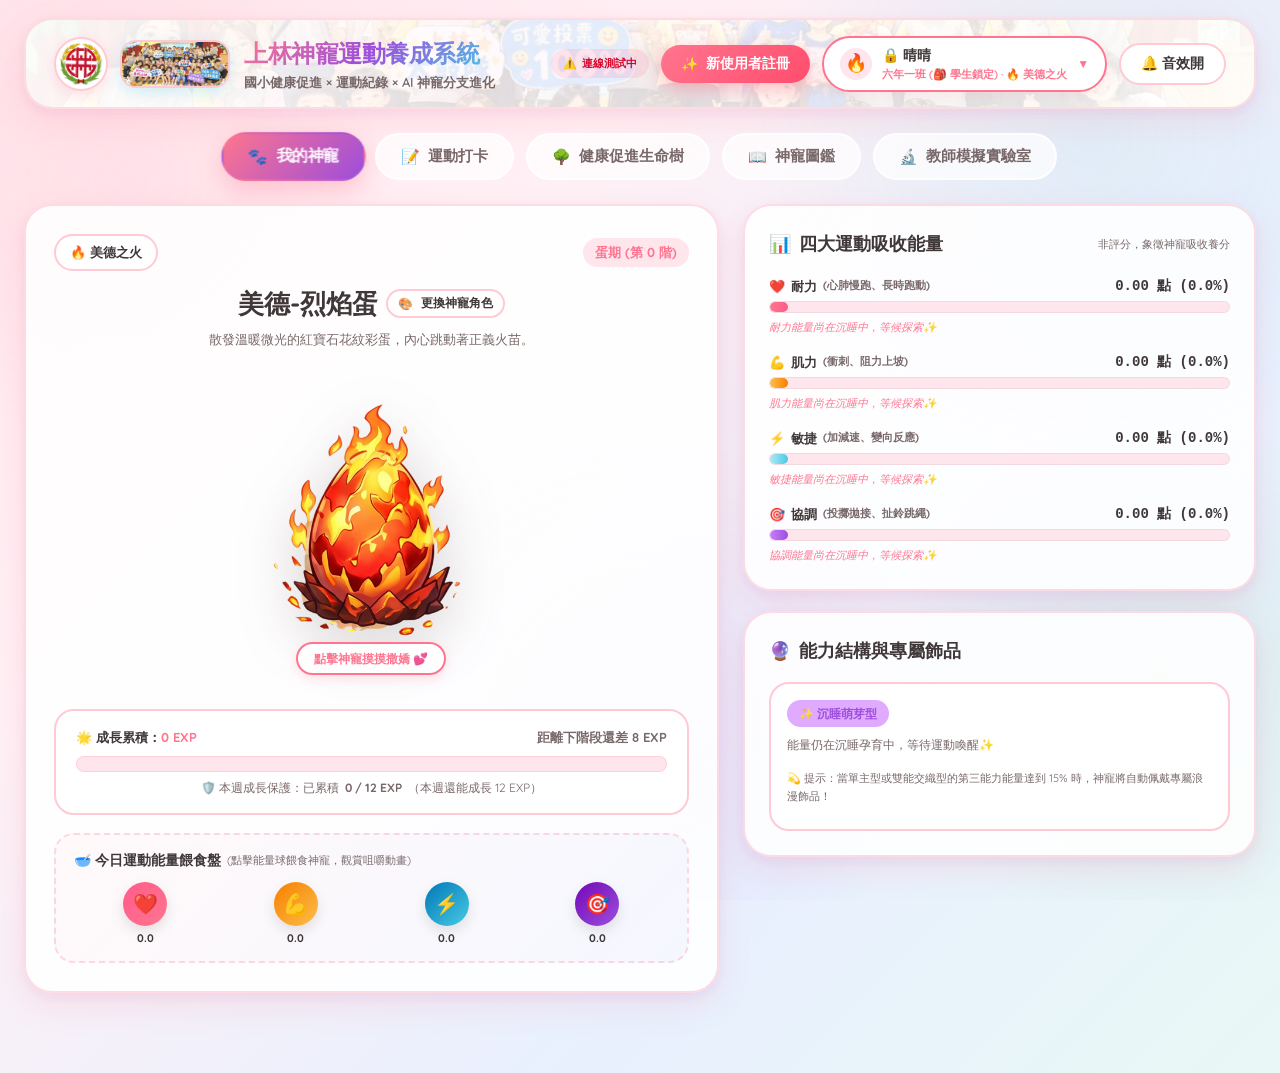
==== index4.html @ ce0eb9f9 "Add files via upload" ====
<!DOCTYPE html>
<html lang="zh-TW">
<head>
  <meta charset="UTF-8">
  <meta name="viewport" content="width=device-width, initial-scale=1.0">
  <title>上林神寵運動養成系統 - 國小健康促進 × 運動紀錄 × AI 神寵養成</title>
  <!-- Google Fonts: 圓潤呆萌字體 -->
  <link rel="preconnect" href="https://fonts.googleapis.com">
  <link rel="preconnect" href="https://fonts.gstatic.com" crossorigin>
  <link href="https://fonts.googleapis.com/css2?family=Nunito:wght@400;600;700;800;900&family=Quicksand:wght@500;600;700&display=swap" rel="stylesheet">
  <link rel="stylesheet" href="css/style.css">
</head>
<body>

  <div class="app-container">
    <!-- ====================================================================
         頂部導航列 (Romantic Pastel Header)
         ==================================================================== -->
    <header class="site-header">
      <!-- 滿版背景團體照 (調淡透明度，不影響其他按鍵清晰度) -->
      <div class="header-bg-photo" style="background-image: url('assets/images/group_photo.jpg');"></div>
      <div class="header-bg-overlay"></div>

      <div class="brand-section">
        <!-- 替換原先的 🐣💖 為上林國小校徽與師生團體照 -->
        <div class="header-brand-media">
          <img src="assets/images/school_logo.png" alt="上林國小校徽" class="brand-school-logo" title="新北市雙溪區上林國小校徽" />
          <div class="brand-group-photo-pill" id="header-group-photo-btn" title="點擊檢視「美好上林，一起同行!」師生大合照">
            <img src="assets/images/group_photo.jpg" alt="上林國小師生團體照" class="brand-group-photo-img" />
          </div>
        </div>
        <div class="brand-text-wrap">
          <h1>上林神寵運動養成系統</h1>
          <div class="brand-subtitle">國小健康促進 × 運動紀錄 × AI 神寵分支進化</div>
        </div>
      </div>

      <div class="header-actions">
        <!-- 雲端試算表連線狀態膠囊 -->
        <div class="cloud-sync-badge" id="header-cloud-badge" title="Google 試算表雲端同步狀態 (點擊可檢視或設定)" style="display: inline-flex; align-items: center; gap: 5px; font-size: 11px; font-weight: 700; padding: 6px 12px; border-radius: 20px; background: rgba(82, 183, 136, 0.15); color: #2D6A4F; cursor: pointer;">
          <span id="cloud-badge-icon">☁️</span>
          <span id="cloud-badge-text">本機模式</span>
        </div>

        <!-- 新使用者註冊欄位按鈕 -->
        <button class="cute-btn cute-btn-primary" id="header-register-btn" title="新同學或新老師？點擊快速註冊新帳號！">
          <span>✨</span> 新使用者註冊
        </button>

        <!-- 學生/教師身分切換膠囊 -->
        <div class="current-user-pill" id="header-user-pill" title="點擊切換或綜整管理帳號">
          <div class="user-avatar-tag" id="header-user-avatar">🔥</div>
          <div class="user-info-text">
            <span class="user-name-title" id="header-user-name">晴晴</span>
            <span class="user-egg-badge"><span id="header-user-class">六年一班</span> · <span id="header-user-egg-badge">🔥 美德之火</span></span>
          </div>
          <span style="font-size: 12px; color: var(--sakura-pink);">▼</span>
        </div>

        <!-- 音效切換開關 -->
        <button class="cute-btn cute-btn-outline" id="sound-toggle-btn" title="切換音效">
          🔔 音效開
        </button>
      </div>
    </header>

    <!-- ====================================================================
         主標籤頁導航 (Tabs Navigation)
         ==================================================================== -->
    <nav class="main-tabs-nav">
      <button class="tab-nav-btn active" data-tab="tab-pet">
        <span>🐾</span> 我的神寵
      </button>
      <button class="tab-nav-btn" data-tab="tab-workout">
        <span>📝</span> 運動打卡
      </button>
      <button class="tab-nav-btn" data-tab="tab-health">
        <span>🌳</span> 健康促進生命樹
      </button>
      <button class="tab-nav-btn" data-tab="tab-compendium">
        <span>📖</span> 神寵圖鑑
      </button>
      <button class="tab-nav-btn" data-tab="tab-lab">
        <span>🔬</span> 教師模擬實驗室
      </button>
    </nav>

    <!-- ====================================================================
         Tab 1: 我的神寵 (My Divine Pet)
         ==================================================================== -->
    <main id="tab-pet" class="tab-content-panel active">
      <div class="pet-hub-grid">
        <!-- 左側：神寵互動展台 -->
        <div class="pet-stage-card">
          <div class="pet-stage-header">
            <span class="pet-element-tag" id="pet-element-tag">🔥 美德之火</span>
            <span class="pet-stage-badge" id="pet-stage-badge">幼年期 (第 2 階)</span>
          </div>

          <div class="pet-stage-name-box">
            <div style="display: flex; align-items: center; justify-content: center; gap: 8px;">
              <h2 id="pet-display-name">熔岩獸</h2>
              <button class="cute-btn cute-btn-outline" id="btn-open-pet-picker" style="padding: 4px 10px; font-size: 12px; border-radius: var(--radius-pill);" title="點擊自行選擇神寵角色與系別">
                <span>🎨</span> 更換神寵角色
              </button>
            </div>
            <p id="pet-display-desc" style="font-size: 13px; color: var(--text-subtle); margin-top: 4px;">
              腳踩軟綿綿的熔岩棉花掌，跑動時會撲哧撲哧冒出橘紅色愛心小煙圈。
            </p>
          </div>

          <!-- 神寵互動立繪區 (點擊摸摸撒嬌) -->
          <div class="pet-canvas-container" id="pet-interactive-container" title="點擊摸摸我~ 會發出呼嚕聲與愛心喔！">
            <div id="pet-display-wrapper" style="width: 100%; height: 100%;"></div>
            <div class="pet-touch-hint">點擊神寵摸摸撒嬌 💕</div>
          </div>

          <!-- 成長 EXP 進度條與每週 12 EXP 保護 -->
          <div class="pet-exp-tracker-box">
            <div class="exp-tracker-header">
              <span>🌟 成長累積：<strong id="pet-exp-current" style="color: var(--sakura-pink);">28 EXP</strong></span>
              <span id="pet-exp-next" style="color: var(--text-subtle);">距離下階段還差 32 EXP</span>
            </div>
            <div class="exp-bar-track">
              <div class="exp-bar-fill" id="pet-exp-bar-fill" style="width: 45%;"></div>
            </div>
            <div class="exp-protection-reminder" id="pet-exp-weekly-status">
              🛡️ 本週成長保護：已累積 <strong>6 / 12 EXP</strong>（本週還能成長 6 EXP）
            </div>
          </div>

          <!-- 運動能量餵食盤 -->
          <div class="feeding-tray-box">
            <div class="feeding-tray-title">
              <span>🥣 今日運動能量餵食盤</span>
              <span style="font-size: 11px; color: var(--text-subtle); font-weight: normal;">(點擊能量球餵食神寵，觀賞咀嚼動畫)</span>
            </div>
            <div class="energy-balls-row">
              <div class="energy-ball-item" data-ability="endurance" title="點擊餵食耐力能量">
                <div class="ball-circle endurance">❤️</div>
                <span class="ball-val-text" id="feed-ball-endurance">14.5</span>
              </div>
              <div class="energy-ball-item" data-ability="strength" title="點擊餵食肌力能量">
                <div class="ball-circle strength">💪</div>
                <span class="ball-val-text" id="feed-ball-strength">4.8</span>
              </div>
              <div class="energy-ball-item" data-ability="agility" title="點擊餵食敏捷能量">
                <div class="ball-circle agility">⚡</div>
                <span class="ball-val-text" id="feed-ball-agility">12.2</span>
              </div>
              <div class="energy-ball-item" data-ability="coordination" title="點擊餵食協調能量">
                <div class="ball-circle coordination">🎯</div>
                <span class="ball-val-text" id="feed-ball-coordination">6.5</span>
              </div>
            </div>
          </div>
        </div>

        <!-- 右側：四大能力能量分佈與結構判定 -->
        <div class="pet-stats-card">
          <!-- 四大能力能量分離進度條 -->
          <div class="marshmallow-card">
            <div class="card-title-row">
              <h3><span>📊</span> 四大運動吸收能量</h3>
              <span style="font-size: 11px; color: var(--text-subtle);">非評分，象徵神寵吸收養分</span>
            </div>

            <div class="ability-bars-list">
              <!-- 耐力 -->
              <div class="ability-bar-unit">
                <div class="ability-info-line">
                  <div class="ability-name-col">
                    <span>❤️</span> <strong>耐力</strong>
                    <span style="font-size: 11px; color: var(--text-subtle);">(心肺慢跑、長時跑動)</span>
                  </div>
                  <div class="ability-value-col" id="val-endurance">0.00 點 (0.0%)</div>
                </div>
                <div class="ability-progress-track">
                  <div class="ability-progress-fill fill-endurance" id="bar-endurance" style="width: 0%;"></div>
                </div>
                <div class="ability-warm-msg" id="msg-endurance">耐力能量尚在沉睡中，等候探索✨</div>
              </div>

              <!-- 肌力 -->
              <div class="ability-bar-unit">
                <div class="ability-info-line">
                  <div class="ability-name-col">
                    <span>💪</span> <strong>肌力</strong>
                    <span style="font-size: 11px; color: var(--text-subtle);">(衝刺、阻力上坡)</span>
                  </div>
                  <div class="ability-value-col" id="val-strength">0.00 點 (0.0%)</div>
                </div>
                <div class="ability-progress-track">
                  <div class="ability-progress-fill fill-strength" id="bar-strength" style="width: 0%;"></div>
                </div>
                <div class="ability-warm-msg" id="msg-strength">肌力能量尚在沉睡中，等候探索✨</div>
              </div>

              <!-- 敏捷 -->
              <div class="ability-bar-unit">
                <div class="ability-info-line">
                  <div class="ability-name-col">
                    <span>⚡</span> <strong>敏捷</strong>
                    <span style="font-size: 11px; color: var(--text-subtle);">(加減速、變向反應)</span>
                  </div>
                  <div class="ability-value-col" id="val-agility">0.00 點 (0.0%)</div>
                </div>
                <div class="ability-progress-track">
                  <div class="ability-progress-fill fill-agility" id="bar-agility" style="width: 0%;"></div>
                </div>
                <div class="ability-warm-msg" id="msg-agility">敏捷能量尚在沉睡中，等候探索✨</div>
              </div>

              <!-- 協調 -->
              <div class="ability-bar-unit">
                <div class="ability-info-line">
                  <div class="ability-name-col">
                    <span>🎯</span> <strong>協調</strong>
                    <span style="font-size: 11px; color: var(--text-subtle);">(投擲拋接、扯鈴跳繩)</span>
                  </div>
                  <div class="ability-value-col" id="val-coordination">0.00 點 (0.0%)</div>
                </div>
                <div class="ability-progress-track">
                  <div class="ability-progress-fill fill-coordination" id="bar-coordination" style="width: 0%;"></div>
                </div>
                <div class="ability-warm-msg" id="msg-coordination">協調能量尚在沉睡中，等候探索✨</div>
              </div>
            </div>
          </div>

          <!-- 能力結構判定與浪漫飾品 -->
          <div class="marshmallow-card">
            <div class="card-title-row">
              <h3><span>🔮</span> 能力結構與專屬飾品</h3>
            </div>

            <div class="structure-badge-box">
              <span class="structure-type-tag" id="structure-type-tag">✨ 雙能交織型</span>
              <p id="structure-desc-text" style="font-size: 12px; color: var(--text-subtle);">
                「耐力」與「敏捷」雙峰並峙，相輔相成！
              </p>

              <!-- 飾品卡片 -->
              <div id="accessory-display-container"></div>
            </div>
          </div>
        </div>
      </div>
    </main>

    <!-- ====================================================================
         Tab 2: 運動打卡 (Daily Exercise Logger)
         ==================================================================== -->
    <section id="tab-workout" class="tab-content-panel">
      <div class="workout-logger-layout">
        <!-- 左側：打卡表單 -->
        <div class="marshmallow-card">
          <div class="card-title-row">
            <h3><span>🏃‍♀️</span> 填寫今日運動紀錄</h3>
            <span class="daily-quota-badge" id="daily-quota-badge" style="font-size: 12px; background: rgba(82, 183, 136, 0.15); color: #2D6A4F; font-weight: 700; padding: 4px 10px; border-radius: 12px; transition: all 0.3s ease;">今日打卡：0 / 3 次</span>
          </div>

          <!-- 運動項目選擇 -->
          <div class="form-group-cute">
            <label class="form-label-cute"><span>⚽</span> 運動種類與玩法</label>
            <select class="cute-select" id="sport-select"></select>
            <span style="font-size: 11px; color: var(--text-subtle);">
              💡 學生無需手動選能力，系統依官方玩法資料庫自動判定主次能力 (2:1 精確比例)！
            </span>
          </div>

          <!-- 運動時間 -->
          <div class="form-group-cute">
            <label class="form-label-cute"><span>⏱️</span> 運動時間 (分鐘)</label>
            <input type="number" class="cute-input" id="duration-input" value="30" min="1" max="300">
          </div>

          <!-- 主觀喘度三選一 -->
          <div class="form-group-cute">
            <label class="form-label-cute"><span>💓</span> 主觀感覺強度 (喘度)</label>
            <div class="exertion-btn-group">
              <button type="button" class="exertion-choice-btn" data-exertion="light">
                <span style="font-size: 20px;">😌</span>
                <span>輕鬆</span>
                <span style="font-size: 10px; color: var(--text-subtle);">輕度</span>
              </button>
              <button type="button" class="exertion-choice-btn active" data-exertion="moderate">
                <span style="font-size: 20px;">😅</span>
                <span>有點喘</span>
                <span style="font-size: 10px; color: var(--text-subtle);">中度 (MVPA)</span>
              </button>
              <button type="button" class="exertion-choice-btn" data-exertion="vigorous">
                <span style="font-size: 20px;">🥵</span>
                <span>很喘</span>
                <span style="font-size: 10px; color: var(--text-subtle);">高強度 (MVPA)</span>
              </button>
            </div>
          </div>

          <!-- 個人挑戰 Bonus -->
          <div class="form-group-cute">
            <label class="form-label-cute"><span>🌟</span> 個人挑戰 Bonus (獨立計算，只加 EXP)</label>
            <div class="challenge-bonus-group">
              <button type="button" class="bonus-choice-btn active" data-bonus="0">
                <span class="bonus-title">一般／平常 (+0)</span>
                <span class="bonus-desc">穩健常態運動</span>
              </button>
              <button type="button" class="bonus-choice-btn" data-bonus="1">
                <span class="bonus-title">有意義的進步 (+1 EXP)</span>
                <span class="bonus-desc">比平常更持久</span>
              </button>
              <button type="button" class="bonus-choice-btn" data-bonus="2">
                <span class="bonus-title">個人挑戰 (+2 EXP)</span>
                <span class="bonus-desc">突破自我極限！</span>
              </button>
            </div>
            <span style="font-size: 11px; color: var(--text-subtle); margin-top: 4px;">
              🔒 規則鐵律：Bonus 不進入四大能力、不影響外觀比例，每日上限 +2。
            </span>
          </div>

          <!-- 提交打卡按鈕 -->
          <button type="button" class="cute-btn cute-btn-primary" id="submit-workout-btn" style="width: 100%; padding: 16px; font-size: 16px; margin-top: 8px;">
            <span>✨</span> 注入運動能量！完成今日打卡
          </button>
        </div>

        <!-- 右側：即時演算法試算與今日歷史 -->
        <div style="display: flex; flex-direction: column; gap: 20px;">
          <!-- 即時試算預覽 -->
          <div class="marshmallow-card">
            <div class="calc-preview-title">
              <span>🔮 演算法即時試算預覽</span>
            </div>

            <div class="calc-detail-grid">
              <div class="calc-cell">
                <div class="calc-cell-label">運動項目</div>
                <div class="calc-cell-val" id="preview-sport-name">慢跑</div>
              </div>
              <div class="calc-cell">
                <div class="calc-cell-label">等級與基本能量</div>
                <div class="calc-cell-val" id="preview-sport-level">Lv3 (6 點)</div>
              </div>
              <div class="calc-cell">
                <div class="calc-cell-label">主要能力分配</div>
                <div class="calc-cell-val" id="preview-primary-alloc">❤️ 耐力: +4.00</div>
              </div>
              <div class="calc-cell">
                <div class="calc-cell-label">次要能力分配</div>
                <div class="calc-cell-val" id="preview-secondary-alloc">無次要能力</div>
              </div>
              <div class="calc-cell" style="grid-column: span 2;">
                <div class="calc-cell-label">預估獲得成長 EXP</div>
                <div class="calc-cell-val" id="preview-exp-gain" style="color: var(--sakura-pink);">+2 EXP (活動 +2 / 挑戰 +0)</div>
              </div>
            </div>

            <div id="preview-daily-cap-hint" style="font-size: 12px; margin-top: 10px; font-weight: 700;">
              ✨ 今日能量累計 6.00 / 10.00 點，維持全額吸收。
            </div>
          </div>

          <!-- 今日打卡紀錄表 -->
          <div class="marshmallow-card">
            <div class="card-title-row">
              <h3><span>📋</span> 今日打卡歷史紀錄</h3>
              <span style="font-size: 11px; color: var(--text-subtle);">同日多筆合併，四能力上限 10 點</span>
            </div>

            <div class="today-logs-table-wrap">
              <table class="cute-table">
                <thead>
                  <tr>
                    <th>運動玩法</th>
                    <th>時間</th>
                    <th>強度</th>
                    <th>能力流向</th>
                    <th>能量</th>
                    <th>EXP</th>
                  </tr>
                </thead>
                <tbody id="today-logs-tbody"></tbody>
              </table>
            </div>
          </div>
        </div>
      </div>
    </section>

    <!-- ====================================================================
         Tab 3: 健康促進指標看板 & 生命樹
         ==================================================================== -->
    <section id="tab-health" class="tab-content-panel">
      <div class="health-dashboard-wrap">
        <!-- 個人 vs 全校/全班切換 -->
        <div class="health-toggle-row">
          <button class="cute-btn cute-btn-outline active" id="btn-health-personal">
            <span>👤</span> 個人健康促進成果
          </button>
          <button class="cute-btn cute-btn-outline" id="btn-health-school">
            <span>🏫</span> 全校/全班健康大數據
          </button>
        </div>

        <!-- 四大健康成果指標 KPI 卡片 (依據 PDF 第四頁，與遊戲能量分離) -->
        <div class="metrics-summary-grid">
          <!-- 每週 MVPA 分鐘數 -->
          <div class="metric-kpi-card">
            <div class="kpi-icon-badge">⏱️</div>
            <div class="kpi-title">每週中高強度活動 (MVPA)</div>
            <div class="kpi-number-row">
              <span class="kpi-big-num" id="kpi-mvpa-mins">120</span>
              <span class="kpi-unit">分鐘</span>
            </div>
            <div class="kpi-goal-hint" id="kpi-mvpa-goal-hint">目標 ≥ 150 分鐘/週 (還差 30 分)</div>
          </div>

          <!-- 達成 60 分鐘活動目標天數 -->
          <div class="metric-kpi-card">
            <div class="kpi-icon-badge">🎯</div>
            <div class="kpi-title">每日 60 分鐘活動達標天數</div>
            <div class="kpi-number-row">
              <span class="kpi-big-num" id="kpi-days-60min">3</span>
              <span class="kpi-unit">天</span>
            </div>
            <div class="kpi-goal-hint" style="color: var(--sakura-pink);">連結 WHO / 教育部兒童運動指引</div>
          </div>

          <!-- 肌力/骨骼強化天數 -->
          <div class="metric-kpi-card">
            <div class="kpi-icon-badge">💪</div>
            <div class="kpi-title">肌力／骨骼強化活動</div>
            <div class="kpi-number-row">
              <span class="kpi-big-num" id="kpi-muscle-days">2</span>
              <span class="kpi-unit">天</span>
            </div>
            <div class="kpi-goal-hint" style="color: #F77F00;">衝刺跑、跳繩、上坡騎車等</div>
          </div>

          <!-- 活動多樣性 -->
          <div class="metric-kpi-card">
            <div class="kpi-icon-badge">🌈</div>
            <div class="kpi-title">已探索運動多樣性</div>
            <div class="kpi-number-row">
              <span class="kpi-big-num" id="kpi-diversity-count">4</span>
              <span class="kpi-unit">種玩法</span>
            </div>
            <div class="kpi-goal-hint" style="color: var(--lavender-violet);">全方位身心均衡成長</div>
          </div>
        </div>

        <!-- 健康促進生命樹大舞台 (PDF-TREE 5 階段) -->
        <div class="life-tree-stage-card">
          <div class="card-title-row" style="width: 100%;">
            <h3><span>🌳</span> 健康促進生命樹 (隨運動成長繁盛)</h3>
            <span class="pet-stage-badge" id="tree-mvpa-indicator">累計 MVPA：120 分鐘</span>
          </div>

          <!-- 生命樹 SVG 畫布 -->
          <div class="tree-canvas-box" id="life-tree-svg-container"></div>

          <!-- 當前生命樹階段說明 -->
          <div class="tree-level-desc-box">
            <h4 id="tree-stage-name" style="color: var(--mint-green); font-size: 16px; margin-bottom: 4px;">
              第 3 階：挺拔綠葉小樹 🌳
            </h4>
            <p id="tree-stage-desc" style="font-size: 13px; color: var(--text-subtle);">
              樹幹挺拔筆直，枝椏間生長出豐厚綠葉，象徵學童每週運動達到 150 分鐘良好標準！
            </p>
          </div>

          <!-- 生命樹 5 階成長里程碑 (每階 4,500 分鐘進階標準) -->
          <div class="tree-milestones-row" id="tree-milestones-row">
            <div class="tree-milestone-chip" data-milestone="1">
              <span class="milestone-badge">第 1 階</span>
              <span class="milestone-icon">🌱</span>
              <span class="milestone-title">綠色嫩芽</span>
              <span class="milestone-target" id="milestone-target-1">0 分鐘</span>
            </div>
            <div class="tree-milestone-arrow">➔</div>
            <div class="tree-milestone-chip" data-milestone="2">
              <span class="milestone-badge">第 2 階</span>
              <span class="milestone-icon">🌿</span>
              <span class="milestone-title">成長幼苗</span>
              <span class="milestone-target" id="milestone-target-2">4,500 分鐘</span>
            </div>
            <div class="tree-milestone-arrow">➔</div>
            <div class="tree-milestone-chip" data-milestone="3">
              <span class="milestone-badge">第 3 階</span>
              <span class="milestone-icon">🌳</span>
              <span class="milestone-title">挺拔小樹</span>
              <span class="milestone-target" id="milestone-target-3">9,000 分鐘</span>
            </div>
            <div class="tree-milestone-arrow">➔</div>
            <div class="tree-milestone-chip" data-milestone="4">
              <span class="milestone-badge">第 4 階</span>
              <span class="milestone-icon">🌲</span>
              <span class="milestone-title">繁茂大樹</span>
              <span class="milestone-target" id="milestone-target-4">13,500 分鐘</span>
            </div>
            <div class="tree-milestone-arrow">➔</div>
            <div class="tree-milestone-chip" data-milestone="5">
              <span class="milestone-badge">第 5 階</span>
              <span class="milestone-icon">🏰</span>
              <span class="milestone-title">樹屋遊樂園</span>
              <span class="milestone-target" id="milestone-target-5">18,000 分鐘</span>
            </div>
          </div>
        </div>
      </div>
    </section>

    <!-- ====================================================================
         Tab 4: 神寵圖鑑 (Pet Illustrated Compendium)
         ==================================================================== -->
    <section id="tab-compendium" class="tab-content-panel">
      <div class="compendium-container">
        <!-- 蛋系篩選按鈕列 -->
        <div class="compendium-filter-row">
          <button class="filter-egg-btn active" data-filter="all">🌟 全部神寵 (35隻)</button>
          <button class="filter-egg-btn" data-filter="flame">🔥 美德-烈焰系</button>
          <button class="filter-egg-btn" data-filter="wave">🌊 健康-碧浪系</button>
          <button class="filter-egg-btn" data-filter="forest">🌿 生態-森靈系</button>
          <button class="filter-egg-btn" data-filter="sky">☁️ 樂學-雲翼系</button>
          <button class="filter-egg-btn" data-filter="shadow">🔮 韌性-暗影系</button>
        </div>

        <!-- 批次匯入神寵圖檔功能卡 (僅管理員/師長顯示，學生端隱藏) -->
        <div class="marshmallow-card" id="batch-upload-card" style="padding: 18px 24px;">
          <div class="card-title-row" style="margin-bottom: 8px;">
            <h3><span>📷</span> 匯入 35 隻神寵圖片</h3>
            <div style="display: flex; gap: 8px; flex-wrap: wrap;">
              <button class="cute-btn cute-btn-primary" id="btn-trigger-upload-files" style="padding: 6px 16px; font-size: 13px;">
                <span>📁</span> 選擇圖片批次上傳
              </button>
            </div>
          </div>
          <p style="font-size: 12px; color: var(--text-subtle); line-height: 1.6;">
            💡 <strong>兩種匯入方式</strong>：<br>
            1. <strong>網頁批次上傳（免開資料夾）</strong>：點擊「選擇圖片批次上傳」或直接拖曳圖片到本頁面，支援一次選取 35 張圖片，系統自動依「神寵名稱」（如 <code>小烈焰.png</code>、<code>熔岩獸.png</code>）自動配對儲存！<br>
            2. <strong>本地目錄放置</strong>：亦可直接將圖檔放進專案目錄 <code>assets/pets/</code> 中（例如 <code>小烈焰.png</code> 或 <code>flame_1.png</code>），系統會自動偵測載入。
          </p>
          <input type="file" id="batch-pet-image-input" multiple accept="image/*" style="display: none;">
          <div id="batch-upload-status" style="margin-top: 8px; font-size: 12px; font-weight: 700; color: var(--sakura-pink); display: none;"></div>
        </div>

        <!-- 圖鑑卡片網格 -->
        <div class="compendium-grid" id="compendium-pets-grid"></div>
      </div>
    </section>

    <!-- ====================================================================
         Tab 5: 教師模擬實驗室 (Teacher Simulation Lab)
         ==================================================================== -->
    <section id="tab-lab" class="tab-content-panel">
      <div class="lab-container-grid">
        <!-- 左側：實驗控制台 -->
        <div class="marshmallow-card">
          <div class="card-title-row">
            <h3><span>⚙️</span> 教師模擬與演算法壓力測試</h3>
          </div>

          <div class="lab-control-panel">
            <!-- 時間快轉 -->
            <div>
              <div style="font-weight: 700; font-size: 13px; margin-bottom: 6px;">⏳ 時間快轉測試</div>
              <div class="lab-btn-row">
                <button class="cute-btn cute-btn-outline" id="lab-btn-skip-day">⏩ 快轉 1 天 (結算昨日)</button>
                <button class="cute-btn cute-btn-outline" id="lab-btn-skip-week">🗓️ 快轉 1 週 (驗證每週12 EXP上限重置)</button>
              </div>
            </div>

            <!-- 直接進化突破門檻測試 -->
            <div style="margin-top: 12px;">
              <div style="font-weight: 700; font-size: 13px; margin-bottom: 6px;">🌟 突破進化門檻測試 (觸發奇蹟盛典)</div>
              <div class="lab-btn-row">
                <button class="cute-btn cute-btn-outline" id="lab-btn-stage-1">階1 孵化期 (8 EXP)</button>
                <button class="cute-btn cute-btn-outline" id="lab-btn-stage-2">階2 幼年期 (25 EXP)</button>
                <button class="cute-btn cute-btn-outline" id="lab-btn-stage-3">階3 成長期 (60 EXP)</button>
                <button class="cute-btn cute-btn-outline" id="lab-btn-stage-4">階4 進階期 (105 EXP)</button>
                <button class="cute-btn cute-btn-outline" id="lab-btn-stage-5">階5 深化期 (160 EXP)</button>
                <button class="cute-btn cute-btn-outline" id="lab-btn-stage-6">階6 最終期 (225 EXP)</button>
              </div>
            </div>

            <!-- 演算法核心規則驗證 -->
            <div style="margin-top: 12px;">
              <div style="font-weight: 700; font-size: 13px; margin-bottom: 6px;">🧪 演算法邊界驗證</div>
              <div class="lab-btn-row">
                <button class="cute-btn cute-btn-outline" id="lab-btn-test-antifarm">驗證防刷每日 10 點上限等比縮放</button>
                <button class="cute-btn cute-btn-outline" id="lab-btn-test-accessory">驗證第 3 能力 ≥ 15% 觸發浪漫飾品</button>
                <button class="cute-btn cute-btn-outline" id="lab-btn-test-school-tree">🌳 驗證全校生命樹 4500分/階進階</button>
                <button class="cute-btn cute-btn-outline" id="lab-btn-test-daily-limit">⚡ 驗證學生每日打卡上限 3 次</button>
                <button class="cute-btn cute-btn-outline" id="lab-btn-reset-data" style="color: #D90429;">🔄 重設為預設展示資料</button>
              </div>
            </div>

            <!-- Google 試算表 (GAS) 雲端大數據資料庫設定 -->
            <div style="margin-top: 14px; padding: 14px; background: rgba(82, 183, 136, 0.08); border: 1.5px dashed var(--mint-green); border-radius: 16px;">
              <div style="font-weight: 800; font-size: 13px; color: var(--mint-green); margin-bottom: 6px;">
                ☁️ Google 試算表 (GAS) 雲端大數據連線
              </div>
              <p style="font-size: 11px; color: var(--text-muted); line-height: 1.5; margin-bottom: 8px;">
                貼上已部署之 Google Apps Script 網頁應用程式網址，全校即刻自動啟用「個人跨裝置同步」與「全校 4,500 分鐘生命樹即時累計」：
              </p>
              <div style="display: flex; gap: 8px; flex-wrap: wrap;">
                <input type="url" id="lab-gas-url-input" placeholder="https://script.google.com/macros/s/AKfycb.../exec" style="flex: 1; min-width: 240px; padding: 8px 12px; border-radius: 12px; border: 1.5px solid var(--card-border); font-size: 12px;" />
                <button class="cute-btn cute-btn-primary" id="lab-btn-save-gas" style="padding: 8px 16px; font-size: 12px;">
                  <span>💾</span> 儲存並連線測試
                </button>
              </div>
              <div id="lab-gas-status" style="margin-top: 8px; font-size: 12px; font-weight: 700; color: #2D6A4F;"></div>
            </div>
          </div>
        </div>

        <!-- 右側：演算法主控台日誌 -->
        <div class="marshmallow-card">
          <div class="card-title-row">
            <h3><span>💻</span> 實驗室演算法即時監控 Console</h3>
          </div>
          <div class="lab-log-box" id="lab-console-log">
            <div>[系統就緒] 上林神寵運動養成演算法引擎 V4.0 封版初始化完成。</div>
            <div>[規則驗證] 每日四能力能量上限鎖定 10.00 點；成長 Bonus 每日上限 +2 (只入 EXP)。</div>
            <div>[規則驗證] 每週最終成長 EXP 上限 12；六大進化門檻 0-7-25-60-105-160 已載入。</div>
          </div>
        </div>
      </div>
    </section>
  </div>

  <!-- ====================================================================
       奇蹟蛻變盛典全螢幕彈窗 (Miracle Metamorphosis Celebration)
       ==================================================================== -->
  <div class="miracle-celebration-overlay" id="miracle-celebration-overlay">
    <div class="celebration-modal-card">
      <div class="miracle-title-ribbon">✨ 奇蹟蛻變盛典 ✨</div>
      <div class="celebration-pet-thumb" id="celebration-pet-thumb"></div>
      <div class="celebration-pet-name" id="celebration-pet-name">烈焰獸</div>
      <div class="celebration-stage-desc" id="celebration-stage-desc">
        神寵在燦爛晨曦與星辰和弦中完成了華麗蛻變！
      </div>
      <button class="cute-btn cute-btn-primary" id="celebration-confirm-btn" style="padding: 12px 36px; font-size: 16px;">
        太棒了！一起繼續運動加油 ( > ‿ < )
      </button>
    </div>
  </div>

  <!-- ====================================================================
       使用者管理與切換彈窗 (User Management & Switcher Modal)
       ==================================================================== -->
  <div class="modal-overlay-cute" id="user-switch-modal">
    <!-- 學生模式鎖定卡片 (學生帳號登錄後限制不得切換) -->
    <div class="modal-body-card student-lock-card" id="student-lock-card" style="display: none; max-width: 490px; text-align: center;">
      <div class="modal-header-row" style="justify-content: flex-end; margin-bottom: 4px;">
        <button class="cute-btn-icon-only modal-close-btn" data-modal="user-switch-modal">✕</button>
      </div>
      <div class="lock-shield-icon" style="font-size: 56px; margin-bottom: 12px; animation: floatBounce 2.5s infinite ease-in-out;">🔒</div>
      <h3 style="font-size: 22px; font-weight: 800; color: var(--sakura-pink); margin-bottom: 8px;">
        學生帳號鎖定保護中
      </h3>
      <p style="font-size: 13px; color: var(--text-dark); line-height: 1.6; margin-bottom: 18px; background: var(--peach-light); padding: 12px 16px; border-radius: 16px; border: 1px dashed var(--peach-pink);">
        嗨，<strong id="lock-student-name">晴晴</strong>！為了維護校園資訊安全與每位小朋友的運動成果，<strong>學生帳號登入後限制任意切換至他人帳號</strong>，以防誤動或竄改其他同學的神寵與紀錄喔！( > ‿ < )💕
      </p>

      <div class="admin-unlock-section" style="border-top: 2px dashed var(--peach-pink); padding-top: 16px; text-align: left;">
        <div style="font-weight: 800; font-size: 13px; color: var(--lavender-violet); margin-bottom: 6px;">
          🔑 師長管理解鎖通道 (校長 / 主任 / 老師)
        </div>
        <p style="font-size: 11px; color: var(--text-subtle); margin-bottom: 10px;">
          若需切換至行政處室管理員或協助學生調整資料，請師長輸入管理通關密碼：
        </p>
        <div style="display: flex; gap: 8px;">
          <input type="password" class="cute-input" id="admin-unlock-passcode" placeholder="請輸入管理密碼 (預設: 888)" style="flex: 1;" />
          <button class="cute-btn cute-btn-primary" id="btn-submit-unlock" style="white-space: nowrap; padding: 0 18px;">
            解鎖管理 🔓
          </button>
        </div>
        <div id="unlock-error-hint" style="color: #D90429; font-size: 12px; margin-top: 6px; font-weight: 700; display: none;"></div>
      </div>

      <!-- 新使用者快速註冊通道 -->
      <div style="margin-top: 16px; padding-top: 12px; border-top: 1px dashed var(--peach-pink);">
        <button type="button" class="cute-btn cute-btn-outline" id="btn-student-lock-register" style="width: 100%; padding: 8px; font-size: 13px;">
          <span>✨</span> 我是新使用者？點此註冊專屬新帳號 🐣
        </button>
      </div>
    </div>

    <!-- 管理員全校帳號綜整管理中心卡片 (校長、學輔主任、生教組長、體育老師) -->
    <div class="modal-body-card admin-dashboard-card" id="admin-dashboard-card" style="display: none; max-width: 920px; width: 95%;">
      <div class="modal-header-row">
        <div>
          <h3 style="font-size: 21px; font-weight: 800; color: var(--text-dark); display: flex; align-items: center; gap: 8px;">
            <span>🏫</span> 上林國小 · 全校帳號綜整管理中心
          </h3>
          <div style="font-size: 12px; color: var(--text-subtle); margin-top: 2px;">
            校長、學輔主任、生教組長最高權限：綜整瀏覽、調整能力數值與刪除帳號
          </div>
        </div>
        <button class="cute-btn-icon-only modal-close-btn" data-modal="user-switch-modal">✕</button>
      </div>

      <!-- 當前管理員身分膠囊與處室快捷切換 (去除姓氏，體育組長改為體育老師) -->
      <div class="admin-current-identity-bar">
        <div class="admin-identity-badge" id="admin-current-role-badge">
          🏛️ 目前身分：校長 (校長室)
        </div>
        <div class="admin-fast-switch-btns">
          <span style="font-size: 12px; font-weight: 700; color: var(--text-subtle);">快速切換處室：</span>
          <button class="admin-role-btn" data-admin-id="adm_principal" title="切換為校長">🏛️ 校長</button>
          <button class="admin-role-btn" data-admin-id="adm_director" title="切換為學輔主任">🛡️ 學輔主任</button>
          <button class="admin-role-btn" data-admin-id="adm_discipline" title="切換為生教組長">⚖️ 生教組長</button>
          <button class="admin-role-btn" data-admin-id="tch_001" title="切換為體育老師">🏅 體育老師</button>
          <button class="admin-role-btn" data-admin-id="tch_general" title="切換為教師 (具管理與觀測權限)">🧑‍🏫 教師</button>
        </div>
      </div>

      <!-- 統計數據指標列 -->
      <div class="admin-overview-stats">
        <div class="admin-stat-pill">
          <span class="stat-num" id="stat-total-users">0</span>
          <span class="stat-label">全校總帳號數</span>
        </div>
        <div class="admin-stat-pill">
          <span class="stat-num" id="stat-student-count">0</span>
          <span class="stat-label">在籍學童數</span>
        </div>
        <div class="admin-stat-pill">
          <span class="stat-num" id="stat-staff-count">0</span>
          <span class="stat-label">行政與師長數</span>
        </div>
      </div>

      <!-- 篩選與搜尋操作列 -->
      <div class="admin-filter-bar">
        <div style="display: flex; gap: 10px; flex: 1; flex-wrap: wrap;">
          <select class="cute-select" id="admin-class-filter" style="width: auto; min-width: 150px;">
            <option value="all">🏫 全部班級與處室</option>
          </select>
          <input type="text" class="cute-input" id="admin-user-search" placeholder="🔍 搜尋學童姓名或班級..." style="flex: 1; min-width: 160px;" />
        </div>
        <button class="cute-btn cute-btn-outline" id="btn-toggle-register-form">
          <span>➕</span> 註冊新學童 / 師長
        </button>
      </div>

      <!-- 可折疊的新增註冊表單 -->
      <div class="admin-register-collapse" id="admin-register-collapse" style="display: none;">
        <h4 style="font-size: 15px; font-weight: 800; margin-bottom: 10px; color: var(--sakura-pink);">
          <span>➕</span> 手動建立新學童／師長帳號
        </h4>
        <form id="new-user-register-form">
          <div style="display: grid; grid-template-columns: repeat(auto-fit, minmax(180px, 1fr)); gap: 10px;">
            <div class="form-group-cute" style="margin-bottom: 0;">
              <label class="form-label-cute">姓名</label>
              <input type="text" class="cute-input" id="reg-name" placeholder="例如：小明" required>
            </div>
            <div class="form-group-cute" style="margin-bottom: 0;">
              <label class="form-label-cute">班級 / 處室</label>
              <input type="text" class="cute-input" id="reg-grade-class" placeholder="例如：三年一班" required>
            </div>
            <div class="form-group-cute" style="margin-bottom: 0;">
              <label class="form-label-cute">身分類別</label>
              <select class="cute-select" id="reg-role">
                <option value="student">學童 (運動養成神寵)</option>
                <option value="general_teacher">教師 (具管理與觀測權限)</option>
                <option value="teacher">體育老師</option>
                <option value="discipline">生教組長</option>
                <option value="director">學輔主任</option>
                <option value="principal">校長</option>
              </select>
            </div>
            <div class="form-group-cute" style="margin-bottom: 0;">
              <label class="form-label-cute">命定寶貝蛋系</label>
              <select class="cute-select" id="reg-egg-series">
                <option value="flame">🔥 美德-烈焰蛋 (火系)</option>
                <option value="wave">🌊 健康-碧浪蛋 (水系)</option>
                <option value="forest">🌿 生態-森靈蛋 (木系)</option>
                <option value="sky">☁️ 樂學-雲翼蛋 (風系)</option>
                <option value="shadow">🔮 韌性-暗影蛋 (暗系)</option>
              </select>
            </div>
          </div>
          <div style="display: flex; justify-content: flex-end; gap: 8px; margin-top: 10px;">
            <button type="button" class="cute-btn cute-btn-outline" id="btn-cancel-register" style="padding: 6px 14px;">取消</button>
            <button type="submit" class="cute-btn cute-btn-primary" style="padding: 6px 18px;">確認建立 🐣</button>
          </div>
        </form>
      </div>

      <!-- 全校學童與成員列表容器 -->
      <div class="admin-user-cards-grid" id="admin-user-cards-grid">
        <!-- 動態渲染各學童與成員卡片 -->
      </div>
    </div>
  </div>

  <!-- ====================================================================
       學生資料與能量數值調整彈窗 (Student Data & Ability Adjustment Modal)
       ==================================================================== -->
  <div class="modal-overlay-cute" id="student-edit-modal">
    <div class="modal-body-card" style="max-width: 520px; width: 92%;">
      <div class="modal-header-row">
        <div>
          <h3 style="font-size: 20px; font-weight: 800; color: var(--text-dark);">
            <span>✏️</span> 調整學童資料與能力能量
          </h3>
          <div style="font-size: 12px; color: var(--text-subtle);">
            校長、學輔主任、生教組長專屬管理編輯功能
          </div>
        </div>
        <button class="cute-btn-icon-only modal-close-btn" data-modal="student-edit-modal">✕</button>
      </div>

      <form id="student-edit-form">
        <input type="hidden" id="edit-user-id" />

        <div style="display: grid; grid-template-columns: 1fr 1fr; gap: 12px; margin-bottom: 12px;">
          <div class="form-group-cute" style="margin-bottom: 0;">
            <label class="form-label-cute">姓名</label>
            <input type="text" class="cute-input" id="edit-user-name" required />
          </div>
          <div class="form-group-cute" style="margin-bottom: 0;">
            <label class="form-label-cute">班級</label>
            <input type="text" class="cute-input" id="edit-user-class" required />
          </div>
        </div>

        <div style="display: grid; grid-template-columns: 1fr 1fr; gap: 12px; margin-bottom: 16px;">
          <div class="form-group-cute" style="margin-bottom: 0;">
            <label class="form-label-cute">命定寶貝蛋系</label>
            <select class="cute-select" id="edit-user-egg">
              <option value="flame">🔥 美德-烈焰蛋 (火系)</option>
              <option value="wave">🌊 健康-碧浪蛋 (水系)</option>
              <option value="forest">🌿 生態-森靈蛋 (木系)</option>
              <option value="sky">☁️ 樂學-雲翼蛋 (風系)</option>
              <option value="shadow">🔮 韌性-暗影蛋 (暗系)</option>
            </select>
          </div>
          <div class="form-group-cute" style="margin-bottom: 0;">
            <label class="form-label-cute">累積成長 EXP</label>
            <input type="number" class="cute-input" id="edit-user-exp" min="0" step="1" required />
            <div style="font-size: 11px; color: var(--text-subtle); margin-top: 2px;">
              階1(8)·階2(25)·階3(60)·階4(105)·階5(160)·階6(225)
            </div>
          </div>
        </div>

        <div style="border-top: 2px dashed var(--peach-pink); padding-top: 14px; margin-bottom: 16px;">
          <div style="font-weight: 800; font-size: 14px; color: var(--sakura-pink); margin-bottom: 10px;">
            📊 四大運動吸收能量調整 (非評分，吸收點數)
          </div>
          <div style="display: grid; grid-template-columns: 1fr 1fr; gap: 12px;">
            <div class="form-group-cute" style="margin-bottom: 6px;">
              <label class="form-label-cute" style="color: #FF5C8A;">❤️ 耐力能量點數</label>
              <input type="number" class="cute-input" id="edit-user-endurance" min="0" step="0.1" required />
            </div>
            <div class="form-group-cute" style="margin-bottom: 6px;">
              <label class="form-label-cute" style="color: #F77F00;">💪 肌力能量點數</label>
              <input type="number" class="cute-input" id="edit-user-strength" min="0" step="0.1" required />
            </div>
            <div class="form-group-cute" style="margin-bottom: 6px;">
              <label class="form-label-cute" style="color: #48CAE4;">⚡ 敏捷能量點數</label>
              <input type="number" class="cute-input" id="edit-user-agility" min="0" step="0.1" required />
            </div>
            <div class="form-group-cute" style="margin-bottom: 6px;">
              <label class="form-label-cute" style="color: #9D4EDD;">🎯 協調能量點數</label>
              <input type="number" class="cute-input" id="edit-user-coordination" min="0" step="0.1" required />
            </div>
          </div>
          <div style="font-size: 11px; color: var(--text-subtle); margin-top: 4px;">
            💡 提示：儲存後系統將自動重新判定能力結構、主要能力與專屬浪漫飾品！
          </div>
        </div>

        <div style="display: flex; justify-content: flex-end; gap: 10px;">
          <button type="button" class="cute-btn cute-btn-outline modal-close-btn" data-modal="student-edit-modal" style="padding: 8px 18px;">
            取消
          </button>
          <button type="submit" class="cute-btn cute-btn-primary" style="padding: 8px 22px;">
            💾 儲存並更新資料
          </button>
        </div>
      </form>
    </div>
  </div>

  <!-- 師生團體照大圖檢視彈窗 -->
  <div class="modal-overlay-cute" id="group-photo-modal">
    <div class="modal-body-card" style="max-width: 840px; text-align: center;">
      <div class="modal-header-row">
        <h3><span>🎉</span> 上林國小健康活力團隊師生大合照</h3>
        <button class="cute-btn-icon-only" id="group-photo-modal-close">✕</button>
      </div>
      <div style="border-radius: 20px; overflow: hidden; box-shadow: var(--shadow-marshmallow); border: 3px solid var(--peach-pink); margin-bottom: 14px;">
        <img src="assets/images/group_photo.jpg" alt="上林國小師生團體照" style="width: 100%; height: auto; display: block;" />
      </div>
      <p style="font-size: 18px; font-weight: 800; color: var(--sakura-pink); letter-spacing: 1px;">
        「美好上林，一起同行!」💖✨
      </p>
    </div>
  </div>

  <!-- ====================================================================
       專屬新使用者註冊彈窗 (Dedicated User Register Modal)
       ==================================================================== -->
  <div class="modal-overlay-cute" id="user-register-modal">
    <div class="modal-body-card" style="max-width: 600px; width: 92%;">
      <div class="modal-header-row">
        <div>
          <h3 style="font-size: 21px; font-weight: 800; color: var(--text-dark); display: flex; align-items: center; gap: 8px;">
            <span>✨</span> 註冊全新神寵運動帳號
          </h3>
          <div style="font-size: 12px; color: var(--text-subtle);">
            歡迎加入上林國小！填寫基本資料並自由挑選您的命定神寵角色 🐣
          </div>
        </div>
        <button class="cute-btn-icon-only modal-close-btn" data-modal="user-register-modal">✕</button>
      </div>

      <form id="dedicated-register-form">
        <div style="display: grid; grid-template-columns: 1fr 1fr; gap: 12px; margin-bottom: 12px;">
          <div class="form-group-cute" style="margin-bottom: 0;">
            <label class="form-label-cute">姓名</label>
            <input type="text" class="cute-input" id="ded-reg-name" placeholder="請輸入姓名 (如：小明)" required />
          </div>
          <div class="form-group-cute" style="margin-bottom: 0;">
            <label class="form-label-cute">班級 / 處室</label>
            <input type="text" class="cute-input" id="ded-reg-class" placeholder="如：三年一班 或 學務處" required />
          </div>
        </div>

        <div class="form-group-cute" style="margin-bottom: 16px;">
          <label class="form-label-cute">身分類別</label>
          <select class="cute-select" id="ded-reg-role">
            <option value="student">🎒 學童 (以運動健康養成神寵)</option>
            <option value="general_teacher">🧑‍🏫 教師 (具管理與觀測權限)</option>
            <option value="teacher">🏅 體育老師 (具管理與觀測權限)</option>
            <option value="discipline">⚖️ 生教組長 (具全校管理權限)</option>
            <option value="director">🛡️ 學輔主任 (具全校管理權限)</option>
            <option value="principal">🏛️ 校長 (具全校最高管理權限)</option>
          </select>
        </div>

        <div style="margin-bottom: 20px;">
          <label class="form-label-cute" style="margin-bottom: 8px; display: block;">
            🎨 自由選擇第一階命定神寵蛋 (初始 0 EXP，達標解鎖後續進化形態)
          </label>
          <div class="pet-select-cards-grid" id="ded-reg-pet-grid">
            <label class="pet-select-card active" data-series="flame">
              <input type="radio" name="ded_egg_series" value="flame" checked style="display: none;" />
              <div class="pet-select-card-icon">🔥</div>
              <div class="pet-select-card-title">美德-烈焰</div>
              <div class="pet-select-card-desc">命定第一階 · 美德-烈焰蛋 🥚</div>
            </label>
            <label class="pet-select-card" data-series="wave">
              <input type="radio" name="ded_egg_series" value="wave" style="display: none;" />
              <div class="pet-select-card-icon">🌊</div>
              <div class="pet-select-card-title">健康-碧浪</div>
              <div class="pet-select-card-desc">命定第一階 · 健康-碧浪蛋 🥚</div>
            </label>
            <label class="pet-select-card" data-series="forest">
              <input type="radio" name="ded_egg_series" value="forest" style="display: none;" />
              <div class="pet-select-card-icon">🌿</div>
              <div class="pet-select-card-title">生態-森靈</div>
              <div class="pet-select-card-desc">命定第一階 · 生態-森靈蛋 🥚</div>
            </label>
            <label class="pet-select-card" data-series="sky">
              <input type="radio" name="ded_egg_series" value="sky" style="display: none;" />
              <div class="pet-select-card-icon">☁️</div>
              <div class="pet-select-card-title">樂學-雲翼</div>
              <div class="pet-select-card-desc">命定第一階 · 樂學-雲翼蛋 🥚</div>
            </label>
            <label class="pet-select-card" data-series="shadow">
              <input type="radio" name="ded_egg_series" value="shadow" style="display: none;" />
              <div class="pet-select-card-icon">🔮</div>
              <div class="pet-select-card-title">韌性-暗影</div>
              <div class="pet-select-card-desc">命定第一階 · 韌性-暗影蛋 🥚</div>
            </label>
          </div>
        </div>

        <button type="submit" class="cute-btn cute-btn-primary" style="width: 100%; padding: 12px; font-size: 15px;">
          確認註冊並開始運動養成 🐣✨
        </button>
      </form>
    </div>
  </div>

  <!-- ====================================================================
       自由選擇神寵角色彈窗 (Pet Character Switcher Modal)
       ==================================================================== -->
  <div class="modal-overlay-cute" id="pet-character-modal">
    <div class="modal-body-card" style="max-width: 580px; width: 92%;">
      <div class="modal-header-row">
        <div>
          <h3 style="font-size: 21px; font-weight: 800; color: var(--text-dark); display: flex; align-items: center; gap: 8px;">
            <span>🎨</span> 自行選擇第一階神寵守護蛋
          </h3>
          <div style="font-size: 12px; color: var(--text-subtle);">
            每位師生初始皆從「命定第一階 寶貝蛋」開始！持續運動累積 EXP 才能破殼進化揭曉後續神寵，創造滿滿新鮮感 ✨
          </div>
        </div>
        <button class="cute-btn-icon-only modal-close-btn" data-modal="pet-character-modal">✕</button>
      </div>

      <div class="pet-character-picker-grid" id="pet-character-picker-grid">
        <!-- 動態渲染 5 大蛋系神寵選項 -->
      </div>
    </div>
  </div>

  <!-- 核心腳本載入 -->
  <script src="js4/config.js"></script>
  <script src="js4/algorithm.js"></script>
  <script src="js4/audio.js"></script>
  <script src="js4/pet-renderer.js"></script>
  <script src="js4/tree-renderer.js"></script>
  <script src="js4/storage.js"></script>
  <script src="js4/app.js"></script>
</body>
</html>
---- css/style.css ----
/* ==========================================================================
   上林神寵運動養成系統 - 浪漫粉彩與極致可愛呆萌樣式表 (style.css)
   色彩體系：
   - 櫻花粉: #FF758F
   - 薰衣草紫: #9D4EDD
   - 晨曦琉璃藍: #48CAE4
   - 薄荷綠: #52B788
   - 柔光蜜桃粉: #FFCAD4 / #FFE5EC
   ========================================================================== */

:root {
  --sakura-pink: #FF758F;
  --sakura-pink-hover: #FF4D6D;
  --lavender-violet: #9D4EDD;
  --lavender-light: #E0AAFF;
  --dawn-blue: #48CAE4;
  --dawn-blue-light: #ADE8F4;
  --mint-green: #52B788;
  --mint-green-light: #74C69D;
  --peach-pink: #FFCAD4;
  --peach-light: #FFE5EC;
  --warm-cream: #FFFDF9;
  --card-bg: rgba(255, 255, 255, 0.88);
  --card-border: rgba(255, 117, 143, 0.25);
  --text-dark: #3F3738;
  --text-subtle: #796869;
  --text-light: #A89596;
  --shadow-marshmallow: 0 12px 32px rgba(255, 117, 143, 0.15), 0 4px 12px rgba(157, 78, 221, 0.08);
  --shadow-hover: 0 16px 40px rgba(255, 117, 143, 0.25), 0 6px 16px rgba(72, 202, 228, 0.15);
  --radius-marshmallow: 28px;
  --radius-pill: 999px;
  --transition-bouncy: all 0.35s cubic-bezier(0.34, 1.56, 0.64, 1);
}

/* 全域重設與字型 */
* {
  box-sizing: border-box;
  margin: 0;
  padding: 0;
  -webkit-tap-highlight-color: transparent;
}

body {
  font-family: 'Quicksand', 'Nunito', 'PingFang TC', 'Microsoft JhengHei', -apple-system, sans-serif;
  background: linear-gradient(135deg, #FFE5EC 0%, #FFF0F5 30%, #E8F0FE 70%, #E8F8F5 100%);
  color: var(--text-dark);
  min-height: 100vh;
  line-height: 1.6;
  overflow-x: hidden;
  position: relative;
}

/* 背景浪漫漂浮泡泡微塵 */
body::before {
  content: '';
  position: fixed;
  top: 0;
  left: 0;
  width: 100vw;
  height: 100vh;
  background-image: 
    radial-gradient(circle at 10% 20%, rgba(255, 117, 143, 0.08) 0%, transparent 20%),
    radial-gradient(circle at 85% 15%, rgba(72, 202, 228, 0.1) 0%, transparent 25%),
    radial-gradient(circle at 50% 80%, rgba(157, 78, 221, 0.08) 0%, transparent 30%),
    radial-gradient(circle at 90% 75%, rgba(82, 183, 136, 0.1) 0%, transparent 20%);
  pointer-events: none;
  z-index: -1;
}

/* 應用程式容器 */
.app-container {
  max-width: 1280px;
  margin: 0 auto;
  padding: 18px 24px 80px;
}

/* ==========================================================================
   頂部導航列 (Romantic Pastel Header)
   ========================================================================== */
.site-header {
  position: relative;
  overflow: hidden;
  display: flex;
  align-items: center;
  justify-content: space-between;
  background: var(--card-bg);
  backdrop-filter: blur(18px);
  border: 2px solid var(--card-border);
  border-radius: var(--radius-marshmallow);
  padding: 14px 28px;
  box-shadow: var(--shadow-marshmallow);
  margin-bottom: 24px;
}

/* 滿版背景團體照：調淡透明度與柔美覆蓋，不影響其他按鍵清晰度 */
.header-bg-photo {
  position: absolute;
  top: 0;
  left: 0;
  width: 100%;
  height: 100%;
  background-size: cover;
  background-position: center 26%;
  opacity: 0.40; /* 滿版團體照透明度調至 40% */
  pointer-events: none;
  z-index: 0;
  filter: saturate(1.15) contrast(1.05);
  transition: opacity 0.4s ease;
}

.site-header:hover .header-bg-photo {
  opacity: 0.48; /* 懸停版頭時略微鮮明 */
}

/* 柔焦漸層遮罩，保證前景文字與所有按鍵 100% 清晰可見 */
.header-bg-overlay {
  position: absolute;
  top: 0;
  left: 0;
  width: 100%;
  height: 100%;
  background: linear-gradient(90deg, 
    rgba(255, 255, 255, 0.88) 0%, 
    rgba(255, 246, 249, 0.65) 42%, 
    rgba(255, 255, 255, 0.65) 75%, 
    rgba(255, 255, 255, 0.88) 100%);
  pointer-events: none;
  z-index: 1;
}

.brand-section, .header-actions {
  position: relative;
  z-index: 2; /* 確保位於滿版背景之上，互動與點擊 100% 流暢清晰 */
}

.brand-section {
  display: flex;
  align-items: center;
  gap: 14px;
}

.header-brand-media {
  display: flex;
  align-items: center;
  gap: 12px;
}

.brand-school-logo {
  width: 54px;
  height: 54px;
  border-radius: 50%;
  object-fit: contain;
  background: #FFF;
  padding: 2px;
  border: 2px solid var(--peach-pink);
  box-shadow: 0 4px 14px rgba(255, 117, 143, 0.22);
  transition: var(--transition-bouncy);
}

.brand-school-logo:hover {
  transform: scale(1.12) rotate(4deg);
  border-color: var(--sakura-pink);
  box-shadow: 0 6px 20px rgba(255, 117, 143, 0.35);
}

.brand-group-photo-pill {
  width: 110px;
  height: 48px;
  border-radius: 16px;
  overflow: hidden;
  border: 2px solid var(--peach-pink);
  box-shadow: 0 4px 14px rgba(72, 202, 228, 0.25);
  cursor: pointer;
  position: relative;
  background: #FFF;
  transition: var(--transition-bouncy);
}

.brand-group-photo-pill:hover {
  transform: scale(1.08);
  border-color: var(--dawn-blue);
  box-shadow: 0 6px 20px rgba(72, 202, 228, 0.4);
}

.brand-group-photo-img {
  width: 100%;
  height: 100%;
  object-fit: cover;
  object-position: center top;
  display: block;
  transition: transform 0.4s ease;
}

.brand-group-photo-pill:hover .brand-group-photo-img {
  transform: scale(1.1);
}

.brand-logo-icon {
  font-size: 32px;
  animation: heartPulse 2.4s infinite ease-in-out;
  display: inline-block;
}

.brand-text-wrap h1 {
  font-size: 24px;
  font-weight: 800;
  background: linear-gradient(135deg, #FF758F 0%, #9D4EDD 50%, #48CAE4 100%);
  -webkit-background-clip: text;
  -webkit-text-fill-color: transparent;
  letter-spacing: -0.5px;
}

.brand-subtitle {
  font-size: 13px;
  color: var(--text-subtle);
  font-weight: 600;
}

.header-actions {
  display: flex;
  align-items: center;
  gap: 12px;
}

/* 學生身分徽章 */
.current-user-pill {
  display: flex;
  align-items: center;
  gap: 10px;
  background: #FFF;
  border: 2px solid var(--peach-pink);
  padding: 6px 16px;
  border-radius: var(--radius-pill);
  box-shadow: 0 4px 12px rgba(255, 117, 143, 0.12);
  cursor: pointer;
  transition: var(--transition-bouncy);
}

.current-user-pill:hover {
  transform: translateY(-2px) scale(1.02);
  border-color: var(--sakura-pink);
}

.user-avatar-tag {
  width: 32px;
  height: 32px;
  border-radius: 50%;
  display: flex;
  align-items: center;
  justify-content: center;
  font-size: 18px;
  background: var(--peach-light);
}

.user-info-text {
  display: flex;
  flex-direction: column;
}

.user-name-title {
  font-size: 14px;
  font-weight: 700;
  color: var(--text-dark);
}

.user-egg-badge {
  font-size: 11px;
  color: var(--sakura-pink);
  font-weight: 600;
}

/* 可愛按鈕統一樣式 */
.cute-btn {
  display: inline-flex;
  align-items: center;
  justify-content: center;
  gap: 8px;
  padding: 10px 20px;
  border-radius: var(--radius-pill);
  font-weight: 700;
  font-size: 14px;
  cursor: pointer;
  border: none;
  transition: var(--transition-bouncy);
  outline: none;
}

.cute-btn:active {
  transform: scale(0.96);
}

.cute-btn-primary {
  background: linear-gradient(135deg, var(--sakura-pink) 0%, #FF4D6D 100%);
  color: #FFF;
  box-shadow: 0 6px 18px rgba(255, 77, 109, 0.35);
}

.cute-btn-primary:hover {
  transform: translateY(-2px);
  box-shadow: 0 8px 24px rgba(255, 77, 109, 0.45);
}

.cute-btn-outline {
  background: #FFF;
  color: var(--text-dark);
  border: 2px solid var(--peach-pink);
}

.cute-btn-outline:hover {
  background: var(--peach-light);
  border-color: var(--sakura-pink);
  transform: translateY(-2px);
}

.cute-btn-icon-only {
  width: 44px;
  height: 44px;
  padding: 0;
  font-size: 18px;
  border-radius: 50%;
  background: #FFF;
  border: 2px solid var(--peach-pink);
  color: var(--text-dark);
}

.cute-btn-icon-only:hover {
  background: var(--peach-light);
  border-color: var(--sakura-pink);
  transform: scale(1.08);
}

/* ==========================================================================
   標籤頁導航 (Tabs Navigation)
   ========================================================================== */
.main-tabs-nav {
  display: flex;
  align-items: center;
  justify-content: center;
  gap: 12px;
  margin-bottom: 24px;
  flex-wrap: wrap;
}

.tab-nav-btn {
  display: inline-flex;
  align-items: center;
  gap: 8px;
  padding: 12px 24px;
  border-radius: var(--radius-pill);
  background: rgba(255, 255, 255, 0.7);
  border: 2px solid rgba(255, 255, 255, 0.8);
  backdrop-filter: blur(8px);
  color: var(--text-subtle);
  font-size: 15px;
  font-weight: 700;
  cursor: pointer;
  transition: var(--transition-bouncy);
}

.tab-nav-btn:hover {
  background: rgba(255, 255, 255, 0.95);
  color: var(--sakura-pink);
  transform: translateY(-2px);
}

.tab-nav-btn.active {
  background: linear-gradient(135deg, var(--sakura-pink) 0%, var(--lavender-violet) 100%);
  color: #FFF;
  border-color: transparent;
  box-shadow: 0 8px 24px rgba(255, 117, 143, 0.35);
  transform: scale(1.04);
}

/* 標籤內容面板 */
.tab-content-panel {
  display: none;
  animation: fadeInSoft 0.4s ease forwards;
}

.tab-content-panel.active {
  display: block;
}

/* ==========================================================================
   Tab 1: 我的神寵 (My Divine Pet) 頁面排版
   ========================================================================== */
.pet-hub-grid {
  display: grid;
  grid-template-columns: 1.15fr 0.85fr;
  gap: 24px;
}

@media (max-width: 960px) {
  .pet-hub-grid {
    grid-template-columns: 1fr;
  }
}

/* 神寵大立體主展台 */
.pet-stage-card {
  background: var(--card-bg);
  border: 2px solid var(--card-border);
  border-radius: var(--radius-marshmallow);
  padding: 28px;
  box-shadow: var(--shadow-marshmallow);
  position: relative;
  overflow: hidden;
  display: flex;
  flex-direction: column;
  align-items: center;
  text-align: center;
}

.pet-stage-header {
  width: 100%;
  display: flex;
  justify-content: space-between;
  align-items: center;
  margin-bottom: 12px;
}

.pet-element-tag {
  display: inline-flex;
  align-items: center;
  gap: 6px;
  padding: 6px 14px;
  border-radius: var(--radius-pill);
  font-size: 13px;
  font-weight: 700;
  background: #FFF;
  border: 2px solid var(--peach-pink);
}

.pet-stage-name-box h2 {
  font-size: 26px;
  font-weight: 800;
  color: var(--text-dark);
  display: flex;
  align-items: center;
  justify-content: center;
  gap: 8px;
}

.pet-stage-badge {
  font-size: 13px;
  padding: 4px 12px;
  border-radius: var(--radius-pill);
  background: var(--peach-light);
  color: var(--sakura-pink);
  font-weight: 700;
}

/* 神寵立繪容器與互動點擊區 */
.pet-canvas-container {
  width: 320px;
  height: 320px;
  position: relative;
  cursor: pointer;
  user-select: none;
  margin: 16px 0;
  border-radius: 50%;
  transition: var(--transition-bouncy);
}

.pet-canvas-container:hover {
  transform: scale(1.03);
}

.pet-canvas-container:active {
  transform: scale(0.97);
}

/* 摸摸撒嬌提示漂浮框 */
.pet-touch-hint {
  position: absolute;
  bottom: 10px;
  left: 50%;
  transform: translateX(-50%);
  background: rgba(255, 255, 255, 0.92);
  border: 2px solid var(--sakura-pink);
  padding: 5px 16px;
  border-radius: var(--radius-pill);
  font-size: 12px;
  font-weight: 700;
  color: var(--sakura-pink);
  pointer-events: none;
  box-shadow: 0 4px 12px rgba(255, 117, 143, 0.2);
  animation: floatBounce 2s infinite ease-in-out;
}

/* 摸摸愛心粒子與飄字特效 */
.love-text-bubble {
  position: absolute;
  transform: translate(-50%, -50%);
  background: #FFF;
  border: 2px solid var(--sakura-pink);
  color: var(--sakura-pink);
  padding: 6px 16px;
  border-radius: var(--radius-pill);
  font-size: 16px;
  font-weight: 800;
  pointer-events: none;
  z-index: 100;
  box-shadow: 0 8px 20px rgba(255, 117, 143, 0.3);
  animation: popBubbleUp 1.5s cubic-bezier(0.18, 0.89, 0.32, 1.28) forwards;
}

.floating-heart-particle {
  position: absolute;
  font-size: 22px;
  pointer-events: none;
  z-index: 99;
  animation: floatHeart 1.5s ease-out forwards;
}

/* 成長 EXP 進度條卡片 */
.pet-exp-tracker-box {
  width: 100%;
  background: #FFF;
  border: 2px solid var(--peach-pink);
  border-radius: 20px;
  padding: 16px 20px;
  margin-top: 8px;
}

.exp-tracker-header {
  display: flex;
  justify-content: space-between;
  align-items: center;
  font-size: 13px;
  font-weight: 700;
  margin-bottom: 8px;
}

.exp-bar-track {
  width: 100%;
  height: 16px;
  background: var(--peach-light);
  border-radius: var(--radius-pill);
  overflow: hidden;
  position: relative;
  border: 1px solid rgba(255, 117, 143, 0.2);
}

.exp-bar-fill {
  height: 100%;
  background: linear-gradient(90deg, #FF758F 0%, #9D4EDD 100%);
  border-radius: var(--radius-pill);
  transition: width 0.6s ease;
  position: relative;
}

.exp-bar-fill::after {
  content: '';
  position: absolute;
  top: 0;
  left: 0;
  right: 0;
  bottom: 0;
  background: linear-gradient(90deg, transparent, rgba(255, 255, 255, 0.4), transparent);
  animation: shimmerLight 2.4s infinite linear;
}

.exp-protection-reminder {
  font-size: 12px;
  color: var(--text-subtle);
  margin-top: 6px;
  display: flex;
  align-items: center;
  justify-content: center;
  gap: 6px;
}

/* 運動能量餵食盤 (Interactive Feeding Tray) */
.feeding-tray-box {
  width: 100%;
  margin-top: 18px;
  background: linear-gradient(135deg, #FFF9FA 0%, #F5F7FF 100%);
  border: 2px dashed var(--card-border);
  border-radius: 20px;
  padding: 14px 18px;
}

.feeding-tray-title {
  font-size: 14px;
  font-weight: 700;
  color: var(--text-dark);
  margin-bottom: 10px;
  display: flex;
  align-items: center;
  gap: 6px;
}

.energy-balls-row {
  display: flex;
  justify-content: space-around;
  gap: 8px;
}

.energy-ball-item {
  display: flex;
  flex-direction: column;
  align-items: center;
  gap: 4px;
  cursor: pointer;
  transition: var(--transition-bouncy);
}

.energy-ball-item:hover {
  transform: translateY(-4px) scale(1.08);
}

.ball-circle {
  width: 44px;
  height: 44px;
  border-radius: 50%;
  display: flex;
  align-items: center;
  justify-content: center;
  font-size: 20px;
  color: #FFF;
  box-shadow: 0 6px 14px rgba(0, 0, 0, 0.1);
  position: relative;
}

.ball-circle.endurance { background: linear-gradient(135deg, #FF5C8A, #FF758F); }
.ball-circle.strength { background: linear-gradient(135deg, #F77F00, #FCBF49); }
.ball-circle.agility { background: linear-gradient(135deg, #0077B6, #48CAE4); }
.ball-circle.coordination { background: linear-gradient(135deg, #7209B7, #9D4EDD); }

.ball-val-text {
  font-size: 11px;
  font-weight: 700;
  color: var(--text-dark);
}

/* 右側能力分佈與結構卡片 */
.pet-stats-card {
  display: flex;
  flex-direction: column;
  gap: 20px;
}

.marshmallow-card {
  background: var(--card-bg);
  border: 2px solid var(--card-border);
  border-radius: var(--radius-marshmallow);
  padding: 24px;
  box-shadow: var(--shadow-marshmallow);
}

.card-title-row {
  display: flex;
  align-items: center;
  justify-content: space-between;
  margin-bottom: 16px;
}

.card-title-row h3 {
  font-size: 18px;
  font-weight: 800;
  color: var(--text-dark);
  display: flex;
  align-items: center;
  gap: 8px;
}

/* 四大能力能量分離進度條 */
.ability-bars-list {
  display: flex;
  flex-direction: column;
  gap: 14px;
}

.ability-bar-unit {
  display: flex;
  flex-direction: column;
  gap: 4px;
}

.ability-info-line {
  display: flex;
  justify-content: space-between;
  align-items: center;
  font-size: 13px;
  font-weight: 700;
}

.ability-name-col {
  display: flex;
  align-items: center;
  gap: 6px;
}

.ability-value-col {
  font-family: monospace;
  font-size: 14px;
}

.ability-progress-track {
  width: 100%;
  height: 12px;
  background: var(--peach-light);
  border-radius: var(--radius-pill);
  overflow: hidden;
  border: 1px solid rgba(0, 0, 0, 0.05);
}

.ability-progress-fill {
  height: 100%;
  border-radius: var(--radius-pill);
  transition: width 0.6s cubic-bezier(0.34, 1.56, 0.64, 1);
}

.fill-endurance { background: linear-gradient(90deg, #FF758F, #FF5C8A); }
.fill-strength { background: linear-gradient(90deg, #FCBF49, #F77F00); }
.fill-agility { background: linear-gradient(90deg, #ADE8F4, #48CAE4); }
.fill-coordination { background: linear-gradient(90deg, #C77DFF, #9D4EDD); }

.ability-warm-msg {
  font-size: 11px;
  color: var(--sakura-pink);
  font-style: italic;
  margin-top: 2px;
}

/* 能力結構與浪漫飾品徽章卡 */
.structure-badge-box {
  background: #FFF;
  border: 2px solid var(--peach-pink);
  border-radius: 20px;
  padding: 16px;
  display: flex;
  flex-direction: column;
  gap: 8px;
}

.structure-type-tag {
  display: inline-flex;
  align-items: center;
  gap: 6px;
  padding: 4px 12px;
  border-radius: var(--radius-pill);
  font-size: 12px;
  font-weight: 800;
  background: var(--lavender-light);
  color: var(--lavender-violet);
  width: fit-content;
}

.accessory-display-tag {
  display: flex;
  align-items: center;
  gap: 10px;
  background: linear-gradient(135deg, #FFE5EC, #FFF);
  border: 1.5px solid var(--sakura-pink);
  padding: 10px 14px;
  border-radius: 16px;
  margin-top: 6px;
}

.accessory-icon {
  font-size: 24px;
}

.accessory-name {
  font-weight: 700;
  color: var(--sakura-pink);
  font-size: 13px;
}

.accessory-desc {
  font-size: 11px;
  color: var(--text-subtle);
}

/* ==========================================================================
   Tab 2: 運動打卡 (Daily Exercise Logger)
   ========================================================================== */
.workout-logger-layout {
  display: grid;
  grid-template-columns: 1.1fr 0.9fr;
  gap: 24px;
}

@media (max-width: 960px) {
  .workout-logger-layout {
    grid-template-columns: 1fr;
  }
}

.form-group-cute {
  display: flex;
  flex-direction: column;
  gap: 8px;
  margin-bottom: 20px;
}

.form-label-cute {
  font-size: 14px;
  font-weight: 700;
  color: var(--text-dark);
  display: flex;
  align-items: center;
  gap: 6px;
}

.cute-select, .cute-input {
  width: 100%;
  padding: 14px 18px;
  border-radius: 18px;
  border: 2px solid var(--peach-pink);
  background: #FFF;
  font-size: 15px;
  color: var(--text-dark);
  outline: none;
  transition: var(--transition-bouncy);
}

.cute-select:focus, .cute-input:focus {
  border-color: var(--sakura-pink);
  box-shadow: 0 0 0 4px rgba(255, 117, 143, 0.2);
}

/* 喘度主觀選擇三鍵 */
.exertion-btn-group {
  display: grid;
  grid-template-columns: 1fr 1fr 1fr;
  gap: 10px;
}

.exertion-choice-btn {
  display: flex;
  flex-direction: column;
  align-items: center;
  justify-content: center;
  gap: 6px;
  padding: 12px 8px;
  border-radius: 18px;
  border: 2px solid var(--peach-pink);
  background: #FFF;
  cursor: pointer;
  transition: var(--transition-bouncy);
  font-size: 13px;
  font-weight: 700;
  color: var(--text-dark);
}

.exertion-choice-btn:hover {
  border-color: var(--sakura-pink);
  transform: translateY(-2px);
}

.exertion-choice-btn.active {
  background: linear-gradient(135deg, var(--sakura-pink) 0%, #FF4D6D 100%);
  color: #FFF;
  border-color: transparent;
  box-shadow: 0 6px 18px rgba(255, 117, 143, 0.3);
}

/* 個人挑戰 Bonus 單選 */
.challenge-bonus-group {
  display: grid;
  grid-template-columns: 1fr 1fr;
  gap: 10px;
}

.bonus-choice-btn {
  display: flex;
  flex-direction: column;
  align-items: flex-start;
  gap: 2px;
  padding: 12px 14px;
  border-radius: 18px;
  border: 2px solid var(--peach-pink);
  background: #FFF;
  cursor: pointer;
  transition: var(--transition-bouncy);
}

.bonus-choice-btn:hover {
  border-color: var(--lavender-violet);
  transform: translateY(-2px);
}

.bonus-choice-btn.active {
  background: linear-gradient(135deg, var(--lavender-violet) 0%, #7209B7 100%);
  color: #FFF;
  border-color: transparent;
  box-shadow: 0 6px 18px rgba(157, 78, 221, 0.3);
}

.bonus-choice-btn.active .bonus-desc {
  color: #FFE5EC;
}

.bonus-title {
  font-size: 13px;
  font-weight: 800;
}

.bonus-desc {
  font-size: 11px;
  color: var(--text-subtle);
}

/* 即時演算法試算預覽框 */
.live-calc-preview-box {
  background: linear-gradient(135deg, #FFF0F5 0%, #F0F4FF 100%);
  border: 2px solid var(--card-border);
  border-radius: 20px;
  padding: 18px;
  margin-bottom: 20px;
}

.calc-preview-title {
  font-size: 14px;
  font-weight: 800;
  color: var(--sakura-pink);
  display: flex;
  align-items: center;
  gap: 6px;
  margin-bottom: 10px;
}

.calc-detail-grid {
  display: grid;
  grid-template-columns: 1fr 1fr;
  gap: 10px;
  font-size: 13px;
}

.calc-cell {
  background: #FFF;
  border-radius: 12px;
  padding: 8px 12px;
  border: 1px solid var(--peach-pink);
}

.calc-cell-label {
  font-size: 11px;
  color: var(--text-subtle);
}

.calc-cell-val {
  font-size: 15px;
  font-weight: 800;
  color: var(--text-dark);
}

/* 今日運動打卡歷史列表 */
.today-logs-table-wrap {
  width: 100%;
  overflow-x: auto;
  margin-top: 10px;
}

.cute-table {
  width: 100%;
  border-collapse: separate;
  border-spacing: 0 8px;
  font-size: 13px;
}

.cute-table th {
  color: var(--text-subtle);
  font-weight: 700;
  padding: 8px 12px;
  text-align: left;
}

.cute-table td {
  background: #FFF;
  padding: 12px;
  border-top: 1px solid var(--peach-pink);
  border-bottom: 1px solid var(--peach-pink);
}

.cute-table tr td:first-child {
  border-left: 1px solid var(--peach-pink);
  border-top-left-radius: 14px;
  border-bottom-left-radius: 14px;
}

.cute-table tr td:last-child {
  border-right: 1px solid var(--peach-pink);
  border-top-right-radius: 14px;
  border-bottom-right-radius: 14px;
}

/* ==========================================================================
   Tab 3: 健康促進指標看板 & 生命樹
   ========================================================================== */
.health-dashboard-wrap {
  display: flex;
  flex-direction: column;
  gap: 24px;
}

.health-toggle-row {
  display: flex;
  justify-content: center;
  gap: 12px;
  margin-bottom: 8px;
}

.metrics-summary-grid {
  display: grid;
  grid-template-columns: repeat(auto-fit, minmax(220px, 1fr));
  gap: 18px;
}

.metric-kpi-card {
  background: var(--card-bg);
  border: 2px solid var(--card-border);
  border-radius: var(--radius-marshmallow);
  padding: 20px;
  box-shadow: var(--shadow-marshmallow);
  display: flex;
  flex-direction: column;
  gap: 8px;
  position: relative;
  overflow: hidden;
}

.kpi-icon-badge {
  width: 44px;
  height: 44px;
  border-radius: 50%;
  display: flex;
  align-items: center;
  justify-content: center;
  font-size: 22px;
  background: var(--peach-light);
}

.kpi-title {
  font-size: 13px;
  font-weight: 700;
  color: var(--text-subtle);
}

.kpi-number-row {
  display: flex;
  align-items: baseline;
  gap: 6px;
}

.kpi-big-num {
  font-size: 32px;
  font-weight: 800;
  color: var(--text-dark);
}

.kpi-unit {
  font-size: 14px;
  color: var(--text-subtle);
  font-weight: 600;
}

.kpi-goal-hint {
  font-size: 12px;
  color: var(--mint-green);
  font-weight: 700;
}

/* 生命樹大舞台 */
.life-tree-stage-card {
  background: var(--card-bg);
  border: 2px solid var(--card-border);
  border-radius: var(--radius-marshmallow);
  padding: 28px;
  box-shadow: var(--shadow-marshmallow);
  display: flex;
  flex-direction: column;
  align-items: center;
  text-align: center;
}

.tree-canvas-box {
  width: 100%;
  max-width: 600px;
  height: 380px;
  margin: 16px 0;
  border-radius: 24px;
  overflow: hidden;
  box-shadow: 0 10px 28px rgba(82, 183, 136, 0.2);
}

.tree-level-desc-box {
  max-width: 650px;
  background: #FFF;
  border: 2px solid var(--mint-green);
  border-radius: 20px;
  padding: 16px 24px;
  margin-top: 12px;
}

/* 生命樹 5 階里程碑視覺導覽列 (每階 4,500 分鐘標準) */
.tree-milestones-row {
  display: flex;
  align-items: center;
  justify-content: center;
  gap: 8px;
  flex-wrap: wrap;
  margin-top: 16px;
  width: 100%;
  max-width: 650px;
}

.tree-milestone-chip {
  background: rgba(255, 255, 255, 0.95);
  border: 2px solid #E2E8F0;
  border-radius: 16px;
  padding: 8px 10px;
  display: flex;
  flex-direction: column;
  align-items: center;
  gap: 2px;
  min-width: 90px;
  transition: all 0.3s cubic-bezier(0.34, 1.56, 0.64, 1);
  box-shadow: 0 4px 10px rgba(0, 0, 0, 0.03);
}

.tree-milestone-chip.active {
  border-color: var(--mint-green);
  background: linear-gradient(135deg, #E8F5E9 0%, #FFFFFF 100%);
  transform: translateY(-3px) scale(1.05);
  box-shadow: 0 8px 20px rgba(82, 183, 136, 0.28);
}

.tree-milestone-chip.completed {
  border-color: #74C69D;
  background: #F0FFF4;
}

.tree-milestone-chip .milestone-badge {
  font-size: 10px;
  font-weight: 700;
  color: #6c757d;
  background: #EEF2F6;
  padding: 1px 6px;
  border-radius: 8px;
}

.tree-milestone-chip.active .milestone-badge {
  color: #1B4332;
  background: #D8F3DC;
}

.tree-milestone-chip.completed .milestone-badge {
  color: #2D6A4F;
  background: #D8F3DC;
}

.tree-milestone-chip .milestone-icon {
  font-size: 20px;
  line-height: 1.2;
}

.tree-milestone-chip .milestone-title {
  font-size: 11px;
  font-weight: 700;
  color: var(--text-dark);
}

.tree-milestone-chip .milestone-target {
  font-size: 10px;
  font-weight: 600;
  color: #40916C;
}

.tree-milestone-arrow {
  color: #B7E4C7;
  font-weight: bold;
  font-size: 14px;
}

/* ==========================================================================
   Tab 4: 神寵圖鑑 (Pet Illustrated Compendium)
   ========================================================================== */
.compendium-container {
  display: flex;
  flex-direction: column;
  gap: 20px;
}

.compendium-filter-row {
  display: flex;
  justify-content: center;
  gap: 10px;
  flex-wrap: wrap;
}

.filter-egg-btn {
  display: inline-flex;
  align-items: center;
  gap: 8px;
  padding: 10px 18px;
  border-radius: var(--radius-pill);
  background: #FFF;
  border: 2px solid var(--peach-pink);
  font-size: 14px;
  font-weight: 700;
  cursor: pointer;
  transition: var(--transition-bouncy);
}

.filter-egg-btn:hover {
  transform: translateY(-2px);
  border-color: var(--sakura-pink);
}

.filter-egg-btn.active {
  background: var(--sakura-pink);
  color: #FFF;
  border-color: transparent;
  box-shadow: 0 6px 18px rgba(255, 117, 143, 0.35);
}

.compendium-grid {
  display: grid;
  grid-template-columns: repeat(auto-fill, minmax(260px, 1fr));
  gap: 20px;
}

.pet-book-card {
  background: var(--card-bg);
  border: 2px solid var(--card-border);
  border-radius: var(--radius-marshmallow);
  padding: 20px;
  box-shadow: var(--shadow-marshmallow);
  display: flex;
  flex-direction: column;
  align-items: center;
  text-align: center;
  position: relative;
  transition: var(--transition-bouncy);
}

.pet-book-card:hover {
  transform: translateY(-4px);
  box-shadow: var(--shadow-hover);
}

.pet-book-thumb {
  width: 140px;
  height: 140px;
  margin: 10px 0;
}

.pet-book-name {
  font-size: 18px;
  font-weight: 800;
  color: var(--text-dark);
}

.pet-book-stage {
  font-size: 12px;
  padding: 3px 10px;
  border-radius: var(--radius-pill);
  background: var(--peach-light);
  color: var(--sakura-pink);
  font-weight: 700;
  margin: 4px 0 8px;
}

.pet-book-desc {
  font-size: 12px;
  color: var(--text-subtle);
  line-height: 1.5;
}

/* 解鎖狀態標籤 */
.compendium-unlocked-tag {
  display: inline-block;
  font-size: 11px;
  font-weight: 800;
  color: var(--mint-green);
  background: rgba(82, 183, 136, 0.15);
  border: 1px solid var(--mint-green);
  padding: 2px 10px;
  border-radius: var(--radius-pill);
  margin: 4px 0 2px;
}

.compendium-locked-tag {
  display: inline-block;
  font-size: 11px;
  font-weight: 800;
  color: var(--text-muted);
  background: rgba(140, 122, 121, 0.12);
  border: 1px dashed var(--text-muted);
  padding: 2px 10px;
  border-radius: var(--radius-pill);
  margin: 4px 0 2px;
}

/* 神秘剪影與鎖定卡片樣式 (創造期待感與新鮮感) */
.pet-book-card.mystery-locked {
  background: rgba(255, 255, 255, 0.65);
  border: 2px dashed rgba(140, 122, 121, 0.28);
  filter: grayscale(0.2);
}

.pet-book-card.mystery-locked:hover {
  border-color: var(--sakura-pink);
  transform: translateY(-4px) scale(1.02);
  box-shadow: 0 10px 24px rgba(255, 117, 143, 0.18);
}

.pet-silhouette-wrapper {
  position: relative;
  display: flex;
  align-items: center;
  justify-content: center;
}

.pet-silhouette-img {
  width: 100%;
  height: 100%;
  filter: brightness(0) opacity(0.2) blur(1px);
  transition: var(--transition-smooth);
}

.pet-book-card.mystery-locked:hover .pet-silhouette-img {
  filter: brightness(0) opacity(0.28) blur(0.5px);
}

.mystery-lock-badge {
  position: absolute;
  top: 50%;
  left: 50%;
  transform: translate(-50%, -50%);
  width: 44px;
  height: 44px;
  background: rgba(74, 62, 61, 0.85);
  border: 2px solid var(--peach-pink);
  border-radius: 50%;
  display: flex;
  align-items: center;
  justify-content: center;
  font-size: 20px;
  box-shadow: 0 6px 16px rgba(0, 0, 0, 0.2);
  z-index: 3;
  animation: lockFloat 2.4s ease-in-out infinite alternate;
}

@keyframes lockFloat {
  0% { transform: translate(-50%, -50%) scale(0.96); }
  100% { transform: translate(-50%, -55%) scale(1.05); }
}

.locked-name {
  color: var(--text-muted) !important;
  font-style: italic;
  letter-spacing: 1px;
}

.locked-stage {
  background: rgba(140, 122, 121, 0.12) !important;
  color: var(--text-muted) !important;
  border: 1px solid rgba(140, 122, 121, 0.2);
}

.locked-desc {
  color: #B5A8A7 !important;
  font-size: 11px !important;
}

/* ==========================================================================
   Tab 5: 教師模擬實驗室 (Teacher Simulation Lab)
   ========================================================================== */
.lab-container-grid {
  display: grid;
  grid-template-columns: 1fr 1fr;
  gap: 24px;
}

@media (max-width: 960px) {
  .lab-container-grid {
    grid-template-columns: 1fr;
  }
}

.lab-control-panel {
  display: flex;
  flex-direction: column;
  gap: 16px;
}

.lab-btn-row {
  display: flex;
  gap: 12px;
  flex-wrap: wrap;
}

.lab-log-box {
  background: #2B2D42;
  color: #EDF2F4;
  border-radius: 18px;
  padding: 16px;
  font-family: monospace;
  font-size: 12px;
  max-height: 380px;
  overflow-y: auto;
  line-height: 1.6;
}

/* ==========================================================================
   奇蹟蛻變盛典全螢幕彈窗 (Miracle Metamorphosis Celebration)
   ========================================================================== */
.miracle-celebration-overlay {
  position: fixed;
  top: 0;
  left: 0;
  width: 100vw;
  height: 100vh;
  background: rgba(30, 10, 40, 0.88);
  backdrop-filter: blur(12px);
  z-index: 9999;
  display: flex;
  flex-direction: column;
  align-items: center;
  justify-content: center;
  padding: 20px;
  opacity: 0;
  pointer-events: none;
  transition: opacity 0.5s ease;
}

.miracle-celebration-overlay.active {
  opacity: 1;
  pointer-events: auto;
}

.celebration-modal-card {
  background: linear-gradient(135deg, #FFFDF9 0%, #FFE5EC 100%);
  border: 4px solid #FFD166;
  border-radius: 36px;
  padding: 36px;
  max-width: 520px;
  width: 90%;
  display: flex;
  flex-direction: column;
  align-items: center;
  text-align: center;
  position: relative;
  box-shadow: 0 20px 60px rgba(255, 117, 143, 0.5), 0 0 40px rgba(255, 209, 102, 0.4);
  animation: zoomInBouncy 0.6s cubic-bezier(0.34, 1.56, 0.64, 1) forwards;
}

.miracle-title-ribbon {
  background: linear-gradient(135deg, #FF758F 0%, #9D4EDD 100%);
  color: #FFF;
  padding: 8px 28px;
  border-radius: var(--radius-pill);
  font-size: 20px;
  font-weight: 800;
  letter-spacing: 1px;
  box-shadow: 0 8px 24px rgba(255, 117, 143, 0.4);
  margin-bottom: 12px;
}

.celebration-pet-thumb {
  width: 220px;
  height: 220px;
  margin: 12px 0;
  animation: floatBounce 2.5s infinite ease-in-out;
}

.celebration-pet-name {
  font-size: 28px;
  font-weight: 800;
  color: var(--text-dark);
}

.celebration-stage-desc {
  font-size: 14px;
  color: var(--text-subtle);
  margin: 8px 0 20px;
}

/* ==========================================================================
   註冊與切換使用者彈窗 (User Switcher Modal)
   ========================================================================== */
.modal-overlay-cute {
  position: fixed;
  top: 0;
  left: 0;
  width: 100vw;
  height: 100vh;
  background: rgba(40, 20, 30, 0.65);
  backdrop-filter: blur(8px);
  z-index: 8000;
  display: flex;
  align-items: center;
  justify-content: center;
  padding: 20px;
  opacity: 0;
  pointer-events: none;
  transition: opacity 0.35s ease;
}

.modal-overlay-cute.active {
  opacity: 1;
  pointer-events: auto;
}

.modal-body-card {
  background: #FFF;
  border: 3px solid var(--peach-pink);
  border-radius: var(--radius-marshmallow);
  padding: 30px;
  max-width: 540px;
  width: 100%;
  box-shadow: var(--shadow-marshmallow);
  position: relative;
  max-height: 90vh;
  overflow-y: auto;
}

.modal-header-row {
  display: flex;
  justify-content: space-between;
  align-items: center;
  margin-bottom: 20px;
}

.modal-header-row h3 {
  font-size: 20px;
  font-weight: 800;
  color: var(--text-dark);
}

.user-cards-picker-list {
  display: flex;
  flex-direction: column;
  gap: 10px;
  margin-bottom: 20px;
}

.user-pick-item {
  display: flex;
  align-items: center;
  justify-content: space-between;
  padding: 12px 18px;
  border-radius: 18px;
  border: 2px solid var(--peach-pink);
  background: var(--peach-light);
  cursor: pointer;
  transition: var(--transition-bouncy);
}

.user-pick-item:hover {
  border-color: var(--sakura-pink);
  background: #FFF;
  transform: translateX(4px);
}

.user-pick-item.active {
  border-color: var(--sakura-pink);
  background: #FFF;
  box-shadow: 0 4px 14px rgba(255, 117, 143, 0.25);
}

/* ==========================================================================
   全校帳號綜整管理中心 (Admin Comprehensive Management) & 學生防護鎖定
   ========================================================================== */
/* 身分膠囊樣式強化 */
.current-user-pill.is-admin {
  background: linear-gradient(135deg, #FFF8F0 0%, #FFE5EC 100%);
  border: 2px solid #FFD166;
  box-shadow: 0 4px 14px rgba(255, 209, 102, 0.4);
}

.current-user-pill.is-locked-student {
  border-color: #FF758F;
}

.current-user-pill.is-locked-student:hover {
  box-shadow: 0 4px 14px rgba(255, 117, 143, 0.35);
}

/* 管理員頂部身分列與快速切換 */
.admin-current-identity-bar {
  display: flex;
  align-items: center;
  justify-content: space-between;
  flex-wrap: wrap;
  gap: 12px;
  background: linear-gradient(135deg, #FFF8F0 0%, #FFE5EC 100%);
  border: 2px solid #FFCAD4;
  border-radius: 20px;
  padding: 12px 18px;
  margin-bottom: 16px;
}

.admin-identity-badge {
  font-weight: 800;
  font-size: 14px;
  color: var(--text-dark);
  display: flex;
  align-items: center;
  gap: 6px;
}

.admin-fast-switch-btns {
  display: flex;
  align-items: center;
  gap: 8px;
  flex-wrap: wrap;
}

.admin-role-btn {
  background: #FFF;
  border: 1.5px solid var(--peach-pink);
  border-radius: var(--radius-pill);
  padding: 4px 12px;
  font-size: 12px;
  font-weight: 700;
  color: var(--text-dark);
  cursor: pointer;
  transition: var(--transition-bouncy);
}

.admin-role-btn:hover {
  background: var(--sakura-pink);
  color: #FFF;
  border-color: var(--sakura-pink);
  transform: translateY(-2px);
}

.admin-role-btn.active {
  background: var(--sakura-pink);
  color: #FFF;
  border-color: var(--sakura-pink);
  box-shadow: 0 2px 8px rgba(255, 117, 143, 0.35);
}

/* 管理概覽統計卡片 */
.admin-overview-stats {
  display: grid;
  grid-template-columns: repeat(auto-fit, minmax(140px, 1fr));
  gap: 12px;
  margin-bottom: 16px;
}

.admin-stat-pill {
  background: #FFF;
  border: 2px solid var(--peach-light);
  border-radius: 18px;
  padding: 12px 16px;
  text-align: center;
  box-shadow: 0 2px 8px rgba(0,0,0,0.03);
  display: flex;
  flex-direction: column;
  gap: 4px;
}

.admin-stat-pill .stat-num {
  font-size: 22px;
  font-weight: 900;
  color: var(--sakura-pink);
}

.admin-stat-pill .stat-label {
  font-size: 12px;
  font-weight: 700;
  color: var(--text-subtle);
}

/* 搜尋與篩選列 */
.admin-filter-bar {
  display: flex;
  align-items: center;
  justify-content: space-between;
  gap: 12px;
  flex-wrap: wrap;
  margin-bottom: 16px;
  padding: 10px 14px;
  background: var(--warm-cream);
  border-radius: 18px;
  border: 1px solid var(--card-border);
}

/* 折疊註冊表單 */
.admin-register-collapse {
  background: #FFF;
  border: 2px dashed var(--sakura-pink);
  border-radius: 20px;
  padding: 16px;
  margin-bottom: 16px;
  animation: fadeInSoft 0.3s ease;
}

/* 全校學童與成員卡片網格 */
.admin-user-cards-grid {
  display: grid;
  grid-template-columns: repeat(auto-fill, minmax(270px, 1fr));
  gap: 14px;
  max-height: 52vh;
  overflow-y: auto;
  padding-right: 6px;
}

.admin-user-card {
  background: #FFF;
  border: 2px solid var(--peach-light);
  border-radius: 20px;
  padding: 14px;
  box-shadow: 0 4px 12px rgba(255, 117, 143, 0.08);
  display: flex;
  flex-direction: column;
  justify-content: space-between;
  position: relative;
  transition: var(--transition-bouncy);
}

.admin-user-card:hover {
  transform: translateY(-3px);
  border-color: var(--peach-pink);
  box-shadow: 0 8px 20px rgba(255, 117, 143, 0.16);
}

.admin-user-card.is-current {
  border: 2.5px solid var(--sakura-pink);
  background: linear-gradient(135deg, #FFFDFD 0%, #FFF5F7 100%);
}

.admin-user-card-head {
  display: flex;
  align-items: center;
  gap: 10px;
  margin-bottom: 10px;
}

.admin-user-egg-thumb {
  width: 42px;
  height: 42px;
  border-radius: 50%;
  background: var(--peach-light);
  display: flex;
  align-items: center;
  justify-content: center;
  font-size: 22px;
  flex-shrink: 0;
  border: 1.5px solid var(--peach-pink);
}

.admin-user-title-wrap {
  flex: 1;
  min-width: 0;
}

.admin-user-title-row {
  display: flex;
  align-items: center;
  gap: 6px;
  margin-bottom: 2px;
}

.admin-user-name {
  font-size: 15px;
  font-weight: 800;
  color: var(--text-dark);
  overflow: hidden;
  text-overflow: ellipsis;
  white-space: nowrap;
}

.admin-user-role-tag {
  font-size: 10px;
  font-weight: 800;
  padding: 2px 7px;
  border-radius: var(--radius-pill);
  background: var(--lavender-violet);
  color: #FFF;
  white-space: nowrap;
}

.admin-user-role-tag.role-student {
  background: var(--sakura-pink);
}

.admin-user-role-tag.role-principal {
  background: #F77F00;
}

.admin-user-role-tag.role-director {
  background: #52B788;
}

.admin-user-role-tag.role-discipline {
  background: #9D4EDD;
}

.admin-user-role-tag.role-teacher {
  background: #48CAE4;
}

.admin-user-class-sub {
  font-size: 11px;
  color: var(--text-subtle);
}

.admin-user-pet-brief {
  background: var(--warm-cream);
  border-radius: 14px;
  padding: 8px 10px;
  margin-bottom: 10px;
  font-size: 11px;
  color: var(--text-dark);
  display: flex;
  justify-content: space-between;
  align-items: center;
}

.admin-user-abilities-mini {
  display: grid;
  grid-template-columns: repeat(4, 1fr);
  gap: 4px;
  text-align: center;
  margin-bottom: 12px;
}

.admin-user-ability-mini-cell {
  background: var(--peach-light);
  border-radius: 10px;
  padding: 4px 2px;
  font-size: 10px;
}

.admin-user-ability-mini-cell strong {
  display: block;
  font-size: 12px;
  color: var(--text-dark);
}

.admin-user-card-actions {
  display: flex;
  gap: 6px;
  margin-top: auto;
}

.admin-user-action-btn {
  flex: 1;
  padding: 6px 8px;
  border-radius: var(--radius-pill);
  font-size: 11px;
  font-weight: 800;
  border: 1.5px solid transparent;
  cursor: pointer;
  display: inline-flex;
  align-items: center;
  justify-content: center;
  gap: 3px;
  transition: var(--transition-bouncy);
}

.btn-switch-account {
  background: var(--dawn-blue);
  color: #FFF;
}
.btn-switch-account:hover {
  background: #2cb3cc;
  transform: translateY(-2px);
}

.btn-adjust-student {
  background: var(--peach-light);
  color: var(--sakura-pink);
  border-color: var(--peach-pink);
}
.btn-adjust-student:hover {
  background: var(--sakura-pink);
  color: #FFF;
  transform: translateY(-2px);
}

.btn-delete-student {
  background: #FFF1F2;
  color: #E63946;
  border-color: #FECDD3;
  flex: 0 0 auto;
  padding: 6px 10px;
}
.btn-delete-student:hover {
  background: #E63946;
  color: #FFF;
  transform: translateY(-2px);
}

.btn-delete-disabled {
  opacity: 0.45;
  cursor: not-allowed;
  background: #F1F3F5;
  color: #8C7A79;
  border-color: #E9ECEF;
  flex: 0 0 auto;
  padding: 6px 10px;
}

/* ==========================================================================
   動畫效果集錦 (Kawaii Micro-Animations)
   ========================================================================== */
@keyframes heartPulse {
  0%, 100% { transform: scale(1); }
  50% { transform: scale(1.18); }
}

@keyframes floatBounce {
  0%, 100% { transform: translateY(0); }
  50% { transform: translateY(-8px); }
}

@keyframes shimmerLight {
  0% { transform: translateX(-100%); }
  100% { transform: translateX(200%); }
}

@keyframes popBubbleUp {
  0% { opacity: 0; transform: translate(-50%, 0) scale(0.6); }
  25% { opacity: 1; transform: translate(-50%, -20px) scale(1.1); }
  75% { opacity: 1; transform: translate(-50%, -45px) scale(1); }
  100% { opacity: 0; transform: translate(-50%, -70px) scale(0.9); }
}

@keyframes floatHeart {
  0% { opacity: 1; transform: translate(0, 0) scale(0.5); }
  50% { opacity: 0.9; transform: translate(15px, -35px) scale(1.2); }
  100% { opacity: 0; transform: translate(-10px, -70px) scale(0.7); }
}

@keyframes zoomInBouncy {
  0% { transform: scale(0.6); opacity: 0; }
  100% { transform: scale(1); opacity: 1; }
}

@keyframes fadeInSoft {
  0% { opacity: 0; transform: translateY(8px); }
  100% { opacity: 1; transform: translateY(0); }
}

.spin-slow {
  animation: spinSlow 20s linear infinite;
  transform-origin: 160px 150px;
}

@keyframes spinSlow {
  0% { transform: rotate(0deg); }
  100% { transform: rotate(360deg); }
}

.wag-tail {
  animation: wagTail 1.2s infinite ease-in-out;
  transform-origin: 215px 200px;
}

@keyframes wagTail {
  0%, 100% { transform: rotate(0deg); }
  50% { transform: rotate(15deg); }
}

.sway-flame {
  animation: swayFlame 1.5s infinite ease-in-out;
  transform-origin: 160px 105px;
}

@keyframes swayFlame {
  0%, 100% { transform: rotate(0deg) scale(1); }
  50% { transform: rotate(-8deg) scale(1.08); }
}

.sun-glow-anim {
  animation: sunPulse 3s infinite ease-in-out;
  transform-origin: 420px 70px;
}

@keyframes sunPulse {
  0%, 100% { transform: scale(1); opacity: 0.9; }
  50% { transform: scale(1.15); opacity: 0.7; }
}

.swinging-kid {
  animation: kidSwing 3s infinite ease-in-out;
  transform-origin: 125px 165px;
}

@keyframes kidSwing {
  0%, 100% { transform: rotate(-12deg); }
  50% { transform: rotate(12deg); }
}

/* 真實圖檔呈現與微動畫 */
.pet-raster-display-img {
  transition: transform 0.35s cubic-bezier(0.34, 1.56, 0.64, 1);
  animation: floatBounce 3s infinite ease-in-out;
}

.pet-canvas-container:hover .pet-raster-display-img {
  transform: scale(1.05);
}

.pet-figure-wrapper.expr-happy .pet-raster-display-img {
  animation: petPurrWiggle 0.6s ease-in-out;
}

@keyframes petPurrWiggle {
  0%, 100% { transform: scale(1) rotate(0deg); }
  25% { transform: scale(1.08) rotate(-6deg); }
  75% { transform: scale(1.08) rotate(6deg); }
}

/* ==========================================================================
   新使用者註冊按鈕 & 神寵角色自由挑選卡片樣式
   ========================================================================== */
.header-register-btn {
  background: linear-gradient(135deg, #FF758F 0%, #FFB4A2 100%);
  color: #FFF;
  border: none;
  padding: 8px 16px;
  border-radius: var(--radius-pill);
  font-weight: 800;
  font-size: 13px;
  display: inline-flex;
  align-items: center;
  gap: 5px;
  box-shadow: 0 4px 14px rgba(255, 117, 143, 0.35);
  cursor: pointer;
  transition: var(--transition-bouncy);
}

.header-register-btn:hover {
  transform: translateY(-2px) scale(1.04);
  box-shadow: 0 6px 18px rgba(255, 117, 143, 0.45);
}

/* 註冊表單內的 5 大神寵選擇卡片網格 */
.pet-select-cards-grid {
  display: grid;
  grid-template-columns: repeat(auto-fit, minmax(95px, 1fr));
  gap: 8px;
}

.pet-select-card {
  background: var(--peach-light);
  border: 2.5px solid var(--peach-pink);
  border-radius: 16px;
  padding: 10px 4px;
  text-align: center;
  cursor: pointer;
  transition: var(--transition-bouncy);
  display: flex;
  flex-direction: column;
  align-items: center;
  gap: 3px;
}

.pet-select-card:hover {
  background: #FFF;
  border-color: var(--sakura-pink);
  transform: translateY(-3px);
  box-shadow: 0 4px 12px rgba(255, 117, 143, 0.2);
}

.pet-select-card.active {
  background: #FFF;
  border-color: var(--sakura-pink);
  box-shadow: 0 4px 14px rgba(255, 117, 143, 0.35);
  transform: scale(1.05);
}

.pet-select-card-icon {
  font-size: 26px;
}

.pet-select-card-title {
  font-size: 12px;
  font-weight: 800;
  color: var(--text-dark);
}

.pet-select-card-desc {
  font-size: 10px;
  color: var(--text-subtle);
  line-height: 1.2;
}

/* 角色更換彈窗網格與卡片 */
.pet-character-picker-grid {
  display: grid;
  grid-template-columns: 1fr;
  gap: 12px;
  max-height: 60vh;
  overflow-y: auto;
  padding-right: 4px;
}

.pet-char-choice-card {
  display: flex;
  align-items: center;
  justify-content: space-between;
  background: #FFF;
  border: 2.5px solid var(--peach-light);
  border-radius: 20px;
  padding: 14px 18px;
  cursor: pointer;
  transition: var(--transition-bouncy);
}

.pet-char-choice-card:hover {
  border-color: var(--sakura-pink);
  background: var(--peach-light);
  transform: translateX(4px);
  box-shadow: 0 6px 16px rgba(255, 117, 143, 0.18);
}

.pet-char-choice-card.is-current {
  border-color: var(--sakura-pink);
  background: linear-gradient(135deg, #FFFDFD 0%, #FFF5F7 100%);
  box-shadow: 0 6px 18px rgba(255, 117, 143, 0.25);
}

.pet-char-choice-left {
  display: flex;
  align-items: center;
  gap: 14px;
}

.pet-char-choice-icon {
  width: 50px;
  height: 50px;
  border-radius: 50%;
  background: var(--peach-light);
  border: 2px solid var(--peach-pink);
  display: flex;
  align-items: center;
  justify-content: center;
  font-size: 28px;
  flex-shrink: 0;
}

.pet-char-choice-info h4 {
  font-size: 16px;
  font-weight: 800;
  color: var(--text-dark);
  margin-bottom: 2px;
}

.pet-char-choice-info p {
  font-size: 12px;
  color: var(--text-subtle);
  line-height: 1.4;
}
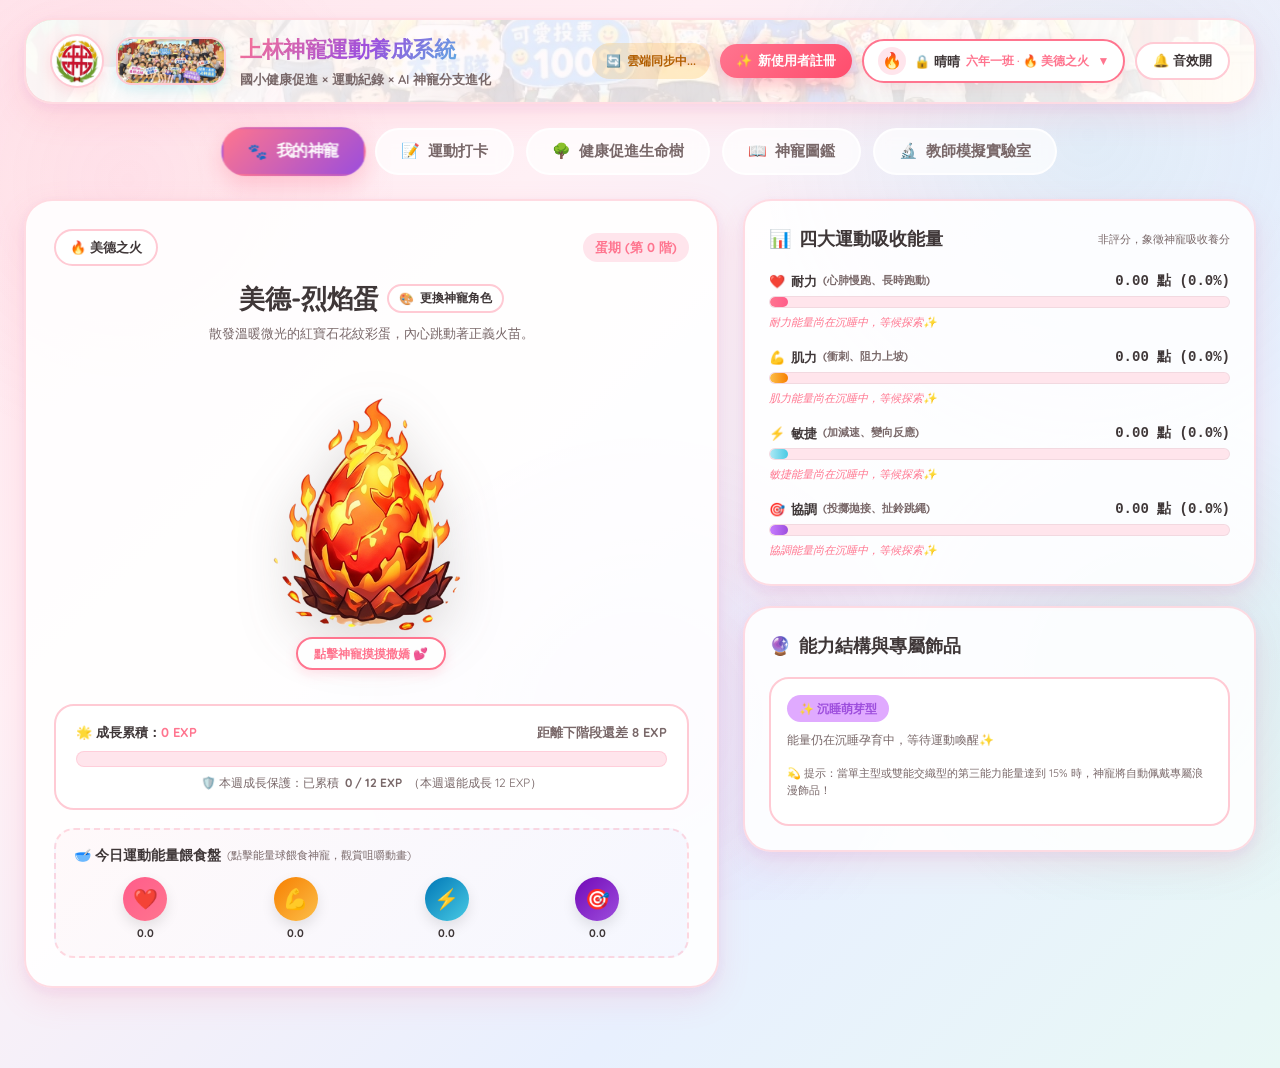
==== commit 988a585b: "Add files via upload" ====
--- a/index4.html
+++ b/index4.html
@@ -1,4 +1,4 @@
-<!DOCTYPE html>
+﻿<!DOCTYPE html>
 <html lang="zh-TW">
 <head>
   <meta charset="UTF-8">
@@ -8,7 +8,2198 @@
   <link rel="preconnect" href="https://fonts.googleapis.com">
   <link rel="preconnect" href="https://fonts.gstatic.com" crossorigin>
   <link href="https://fonts.googleapis.com/css2?family=Nunito:wght@400;600;700;800;900&family=Quicksand:wght@500;600;700&display=swap" rel="stylesheet">
-  <link rel="stylesheet" href="css/style.css">
+  <style>
+/* ==========================================================================
+   上林神寵運動養成系統 - 浪漫粉彩與極致可愛呆萌樣式表 (style.css)
+   色彩體系：
+   - 櫻花粉: #FF758F
+   - 薰衣草紫: #9D4EDD
+   - 晨曦琉璃藍: #48CAE4
+   - 薄荷綠: #52B788
+   - 柔光蜜桃粉: #FFCAD4 / #FFE5EC
+   ========================================================================== */
+
+:root {
+  --sakura-pink: #FF758F;
+  --sakura-pink-hover: #FF4D6D;
+  --lavender-violet: #9D4EDD;
+  --lavender-light: #E0AAFF;
+  --dawn-blue: #48CAE4;
+  --dawn-blue-light: #ADE8F4;
+  --mint-green: #52B788;
+  --mint-green-light: #74C69D;
+  --peach-pink: #FFCAD4;
+  --peach-light: #FFE5EC;
+  --warm-cream: #FFFDF9;
+  --card-bg: rgba(255, 255, 255, 0.88);
+  --card-border: rgba(255, 117, 143, 0.25);
+  --text-dark: #3F3738;
+  --text-subtle: #796869;
+  --text-light: #A89596;
+  --shadow-marshmallow: 0 12px 32px rgba(255, 117, 143, 0.15), 0 4px 12px rgba(157, 78, 221, 0.08);
+  --shadow-hover: 0 16px 40px rgba(255, 117, 143, 0.25), 0 6px 16px rgba(72, 202, 228, 0.15);
+  --radius-marshmallow: 28px;
+  --radius-pill: 999px;
+  --transition-bouncy: all 0.35s cubic-bezier(0.34, 1.56, 0.64, 1);
+}
+
+/* 全域重設與字型 */
+* {
+  box-sizing: border-box;
+  margin: 0;
+  padding: 0;
+  -webkit-tap-highlight-color: transparent;
+}
+
+body {
+  font-family: 'Quicksand', 'Nunito', 'PingFang TC', 'Microsoft JhengHei', -apple-system, sans-serif;
+  background: linear-gradient(135deg, #FFE5EC 0%, #FFF0F5 30%, #E8F0FE 70%, #E8F8F5 100%);
+  color: var(--text-dark);
+  min-height: 100vh;
+  line-height: 1.6;
+  overflow-x: hidden;
+  position: relative;
+}
+
+/* 背景浪漫漂浮泡泡微塵 */
+body::before {
+  content: '';
+  position: fixed;
+  top: 0;
+  left: 0;
+  width: 100vw;
+  height: 100vh;
+  background-image: 
+    radial-gradient(circle at 10% 20%, rgba(255, 117, 143, 0.08) 0%, transparent 20%),
+    radial-gradient(circle at 85% 15%, rgba(72, 202, 228, 0.1) 0%, transparent 25%),
+    radial-gradient(circle at 50% 80%, rgba(157, 78, 221, 0.08) 0%, transparent 30%),
+    radial-gradient(circle at 90% 75%, rgba(82, 183, 136, 0.1) 0%, transparent 20%);
+  pointer-events: none;
+  z-index: -1;
+}
+
+/* 應用程式容器 */
+.app-container {
+  max-width: 1280px;
+  margin: 0 auto;
+  padding: 18px 24px 80px;
+}
+
+/* ==========================================================================
+   頂部導航列 (Romantic Pastel Header)
+   ========================================================================== */
+.site-header {
+  position: relative;
+  overflow: hidden;
+  display: flex;
+  align-items: center;
+  justify-content: space-between;
+  flex-wrap: wrap;
+  gap: 12px 18px;
+  background: var(--card-bg);
+  backdrop-filter: blur(18px);
+  border: 2px solid var(--card-border);
+  border-radius: var(--radius-marshmallow);
+  padding: 12px 24px;
+  box-shadow: var(--shadow-marshmallow);
+  margin-bottom: 24px;
+}
+
+/* 滿版背景團體照：調淡透明度與柔美覆蓋，不影響其他按鍵清晰度 */
+.header-bg-photo {
+  position: absolute;
+  top: 0;
+  left: 0;
+  width: 100%;
+  height: 100%;
+  background-size: cover;
+  background-position: center 26%;
+  opacity: 0.40; /* 滿版團體照透明度調至 40% */
+  pointer-events: none;
+  z-index: 0;
+  filter: saturate(1.15) contrast(1.05);
+  transition: opacity 0.4s ease;
+}
+
+.site-header:hover .header-bg-photo {
+  opacity: 0.48; /* 懸停版頭時略微鮮明 */
+}
+
+/* 柔焦漸層遮罩，保證前景文字與所有按鍵 100% 清晰可見 */
+.header-bg-overlay {
+  position: absolute;
+  top: 0;
+  left: 0;
+  width: 100%;
+  height: 100%;
+  background: linear-gradient(90deg, 
+    rgba(255, 255, 255, 0.88) 0%, 
+    rgba(255, 246, 249, 0.65) 42%, 
+    rgba(255, 255, 255, 0.65) 75%, 
+    rgba(255, 255, 255, 0.88) 100%);
+  pointer-events: none;
+  z-index: 1;
+}
+
+.brand-section, .header-actions {
+  position: relative;
+  z-index: 2; /* 確保位於滿版背景之上，互動與點擊 100% 流暢清晰 */
+}
+
+.brand-section {
+  display: flex;
+  align-items: center;
+  gap: 14px;
+}
+
+.header-brand-media {
+  display: flex;
+  align-items: center;
+  gap: 12px;
+}
+
+.brand-school-logo {
+  width: 54px;
+  height: 54px;
+  border-radius: 50%;
+  object-fit: contain;
+  background: #FFF;
+  padding: 2px;
+  border: 2px solid var(--peach-pink);
+  box-shadow: 0 4px 14px rgba(255, 117, 143, 0.22);
+  transition: var(--transition-bouncy);
+}
+
+.brand-school-logo:hover {
+  transform: scale(1.12) rotate(4deg);
+  border-color: var(--sakura-pink);
+  box-shadow: 0 6px 20px rgba(255, 117, 143, 0.35);
+}
+
+.brand-group-photo-pill {
+  width: 110px;
+  height: 48px;
+  border-radius: 16px;
+  overflow: hidden;
+  border: 2px solid var(--peach-pink);
+  box-shadow: 0 4px 14px rgba(72, 202, 228, 0.25);
+  cursor: pointer;
+  position: relative;
+  background: #FFF;
+  transition: var(--transition-bouncy);
+}
+
+.brand-group-photo-pill:hover {
+  transform: scale(1.08);
+  border-color: var(--dawn-blue);
+  box-shadow: 0 6px 20px rgba(72, 202, 228, 0.4);
+}
+
+.brand-group-photo-img {
+  width: 100%;
+  height: 100%;
+  object-fit: cover;
+  object-position: center top;
+  display: block;
+  transition: transform 0.4s ease;
+}
+
+.brand-group-photo-pill:hover .brand-group-photo-img {
+  transform: scale(1.1);
+}
+
+.brand-logo-icon {
+  font-size: 32px;
+  animation: heartPulse 2.4s infinite ease-in-out;
+  display: inline-block;
+}
+
+.brand-text-wrap {
+  white-space: nowrap;
+}
+
+.brand-text-wrap h1 {
+  font-size: 22px;
+  font-weight: 800;
+  background: linear-gradient(135deg, #FF758F 0%, #9D4EDD 50%, #48CAE4 100%);
+  -webkit-background-clip: text;
+  -webkit-text-fill-color: transparent;
+  letter-spacing: -0.5px;
+  white-space: nowrap;
+  margin: 0 0 2px 0;
+}
+
+.brand-subtitle {
+  font-size: 13px;
+  color: var(--text-subtle);
+  font-weight: 600;
+  white-space: nowrap;
+}
+
+.header-actions {
+  display: flex;
+  align-items: center;
+  gap: 10px;
+  flex-wrap: wrap;
+  justify-content: flex-end;
+}
+
+/* 雲端試算表連線膠囊 */
+.cloud-sync-badge {
+  display: inline-flex !important;
+  align-items: center !important;
+  gap: 6px !important;
+  white-space: nowrap !important;
+  flex-shrink: 0 !important;
+  font-size: 12px !important;
+  font-weight: 700 !important;
+  padding: 8px 14px !important;
+  border-radius: var(--radius-pill) !important;
+}
+
+/* 學生/教師身分膠囊 */
+.current-user-pill {
+  display: inline-flex;
+  align-items: center;
+  gap: 8px;
+  background: #FFF;
+  border: 2px solid var(--peach-pink);
+  padding: 6px 14px;
+  border-radius: var(--radius-pill);
+  box-shadow: 0 4px 12px rgba(255, 117, 143, 0.12);
+  cursor: pointer;
+  transition: var(--transition-bouncy);
+  white-space: nowrap;
+  flex-shrink: 0;
+}
+
+.current-user-pill:hover {
+  transform: translateY(-2px) scale(1.02);
+  border-color: var(--sakura-pink);
+}
+
+.user-avatar-tag {
+  width: 28px;
+  height: 28px;
+  border-radius: 50%;
+  display: flex;
+  align-items: center;
+  justify-content: center;
+  font-size: 16px;
+  background: var(--peach-light);
+  flex-shrink: 0;
+}
+
+.user-info-text {
+  display: flex;
+  flex-direction: row;
+  align-items: center;
+  gap: 6px;
+  white-space: nowrap;
+}
+
+.user-name-title {
+  font-size: 13px;
+  font-weight: 700;
+  color: var(--text-dark);
+  white-space: nowrap;
+}
+
+.user-egg-badge {
+  font-size: 12px;
+  color: var(--sakura-pink);
+  font-weight: 600;
+  white-space: nowrap;
+}
+
+/* 可愛按鈕統一樣式 (嚴格單行不折字) */
+.cute-btn {
+  display: inline-flex;
+  align-items: center;
+  justify-content: center;
+  gap: 6px;
+  padding: 8px 16px;
+  border-radius: var(--radius-pill);
+  font-weight: 700;
+  font-size: 13px;
+  cursor: pointer;
+  border: none;
+  transition: var(--transition-bouncy);
+  outline: none;
+  white-space: nowrap;
+  flex-shrink: 0;
+}
+
+.cute-btn:active {
+  transform: scale(0.96);
+}
+
+.cute-btn-primary {
+  background: linear-gradient(135deg, var(--sakura-pink) 0%, #FF4D6D 100%);
+  color: #FFF;
+  box-shadow: 0 6px 18px rgba(255, 77, 109, 0.35);
+}
+
+.cute-btn-primary:hover {
+  transform: translateY(-2px);
+  box-shadow: 0 8px 24px rgba(255, 77, 109, 0.45);
+}
+
+.cute-btn-outline {
+  background: #FFF;
+  color: var(--text-dark);
+  border: 2px solid var(--peach-pink);
+}
+
+.cute-btn-outline:hover {
+  background: var(--peach-light);
+  border-color: var(--sakura-pink);
+  transform: translateY(-2px);
+}
+
+.cute-btn-icon-only {
+  width: 44px;
+  height: 44px;
+  padding: 0;
+  font-size: 18px;
+  border-radius: 50%;
+  background: #FFF;
+  border: 2px solid var(--peach-pink);
+  color: var(--text-dark);
+}
+
+.cute-btn-icon-only:hover {
+  background: var(--peach-light);
+  border-color: var(--sakura-pink);
+  transform: scale(1.08);
+}
+
+/* ==========================================================================
+   標籤頁導航 (Tabs Navigation)
+   ========================================================================== */
+.main-tabs-nav {
+  display: flex;
+  align-items: center;
+  justify-content: center;
+  gap: 12px;
+  margin-bottom: 24px;
+  flex-wrap: wrap;
+}
+
+.tab-nav-btn {
+  display: inline-flex;
+  align-items: center;
+  gap: 8px;
+  padding: 12px 24px;
+  border-radius: var(--radius-pill);
+  background: rgba(255, 255, 255, 0.7);
+  border: 2px solid rgba(255, 255, 255, 0.8);
+  backdrop-filter: blur(8px);
+  color: var(--text-subtle);
+  font-size: 15px;
+  font-weight: 700;
+  cursor: pointer;
+  transition: var(--transition-bouncy);
+}
+
+.tab-nav-btn:hover {
+  background: rgba(255, 255, 255, 0.95);
+  color: var(--sakura-pink);
+  transform: translateY(-2px);
+}
+
+.tab-nav-btn.active {
+  background: linear-gradient(135deg, var(--sakura-pink) 0%, var(--lavender-violet) 100%);
+  color: #FFF;
+  border-color: transparent;
+  box-shadow: 0 8px 24px rgba(255, 117, 143, 0.35);
+  transform: scale(1.04);
+}
+
+/* 標籤內容面板 */
+.tab-content-panel {
+  display: none;
+  animation: fadeInSoft 0.4s ease forwards;
+}
+
+.tab-content-panel.active {
+  display: block;
+}
+
+/* ==========================================================================
+   Tab 1: 我的神寵 (My Divine Pet) 頁面排版
+   ========================================================================== */
+.pet-hub-grid {
+  display: grid;
+  grid-template-columns: 1.15fr 0.85fr;
+  gap: 24px;
+}
+
+@media (max-width: 960px) {
+  .pet-hub-grid {
+    grid-template-columns: 1fr;
+  }
+}
+
+/* 神寵大立體主展台 */
+.pet-stage-card {
+  background: var(--card-bg);
+  border: 2px solid var(--card-border);
+  border-radius: var(--radius-marshmallow);
+  padding: 28px;
+  box-shadow: var(--shadow-marshmallow);
+  position: relative;
+  overflow: hidden;
+  display: flex;
+  flex-direction: column;
+  align-items: center;
+  text-align: center;
+}
+
+.pet-stage-header {
+  width: 100%;
+  display: flex;
+  justify-content: space-between;
+  align-items: center;
+  margin-bottom: 12px;
+}
+
+.pet-element-tag {
+  display: inline-flex;
+  align-items: center;
+  gap: 6px;
+  padding: 6px 14px;
+  border-radius: var(--radius-pill);
+  font-size: 13px;
+  font-weight: 700;
+  background: #FFF;
+  border: 2px solid var(--peach-pink);
+}
+
+.pet-stage-name-box h2 {
+  font-size: 26px;
+  font-weight: 800;
+  color: var(--text-dark);
+  display: flex;
+  align-items: center;
+  justify-content: center;
+  gap: 8px;
+}
+
+.pet-stage-badge {
+  font-size: 13px;
+  padding: 4px 12px;
+  border-radius: var(--radius-pill);
+  background: var(--peach-light);
+  color: var(--sakura-pink);
+  font-weight: 700;
+}
+
+/* 神寵立繪容器與互動點擊區 */
+.pet-canvas-container {
+  width: 320px;
+  height: 320px;
+  position: relative;
+  cursor: pointer;
+  user-select: none;
+  margin: 16px 0;
+  border-radius: 50%;
+  transition: var(--transition-bouncy);
+}
+
+.pet-canvas-container:hover {
+  transform: scale(1.03);
+}
+
+.pet-canvas-container:active {
+  transform: scale(0.97);
+}
+
+/* 摸摸撒嬌提示漂浮框 */
+.pet-touch-hint {
+  position: absolute;
+  bottom: 10px;
+  left: 50%;
+  transform: translateX(-50%);
+  background: rgba(255, 255, 255, 0.92);
+  border: 2px solid var(--sakura-pink);
+  padding: 5px 16px;
+  border-radius: var(--radius-pill);
+  font-size: 12px;
+  font-weight: 700;
+  color: var(--sakura-pink);
+  pointer-events: none;
+  box-shadow: 0 4px 12px rgba(255, 117, 143, 0.2);
+  animation: floatBounce 2s infinite ease-in-out;
+}
+
+/* 摸摸愛心粒子與飄字特效 */
+.love-text-bubble {
+  position: absolute;
+  transform: translate(-50%, -50%);
+  background: #FFF;
+  border: 2px solid var(--sakura-pink);
+  color: var(--sakura-pink);
+  padding: 6px 16px;
+  border-radius: var(--radius-pill);
+  font-size: 16px;
+  font-weight: 800;
+  pointer-events: none;
+  z-index: 100;
+  box-shadow: 0 8px 20px rgba(255, 117, 143, 0.3);
+  animation: popBubbleUp 1.5s cubic-bezier(0.18, 0.89, 0.32, 1.28) forwards;
+}
+
+.floating-heart-particle {
+  position: absolute;
+  font-size: 22px;
+  pointer-events: none;
+  z-index: 99;
+  animation: floatHeart 1.5s ease-out forwards;
+}
+
+/* 成長 EXP 進度條卡片 */
+.pet-exp-tracker-box {
+  width: 100%;
+  background: #FFF;
+  border: 2px solid var(--peach-pink);
+  border-radius: 20px;
+  padding: 16px 20px;
+  margin-top: 8px;
+}
+
+.exp-tracker-header {
+  display: flex;
+  justify-content: space-between;
+  align-items: center;
+  font-size: 13px;
+  font-weight: 700;
+  margin-bottom: 8px;
+}
+
+.exp-bar-track {
+  width: 100%;
+  height: 16px;
+  background: var(--peach-light);
+  border-radius: var(--radius-pill);
+  overflow: hidden;
+  position: relative;
+  border: 1px solid rgba(255, 117, 143, 0.2);
+}
+
+.exp-bar-fill {
+  height: 100%;
+  background: linear-gradient(90deg, #FF758F 0%, #9D4EDD 100%);
+  border-radius: var(--radius-pill);
+  transition: width 0.6s ease;
+  position: relative;
+}
+
+.exp-bar-fill::after {
+  content: '';
+  position: absolute;
+  top: 0;
+  left: 0;
+  right: 0;
+  bottom: 0;
+  background: linear-gradient(90deg, transparent, rgba(255, 255, 255, 0.4), transparent);
+  animation: shimmerLight 2.4s infinite linear;
+}
+
+.exp-protection-reminder {
+  font-size: 12px;
+  color: var(--text-subtle);
+  margin-top: 6px;
+  display: flex;
+  align-items: center;
+  justify-content: center;
+  gap: 6px;
+}
+
+/* 運動能量餵食盤 (Interactive Feeding Tray) */
+.feeding-tray-box {
+  width: 100%;
+  margin-top: 18px;
+  background: linear-gradient(135deg, #FFF9FA 0%, #F5F7FF 100%);
+  border: 2px dashed var(--card-border);
+  border-radius: 20px;
+  padding: 14px 18px;
+}
+
+.feeding-tray-title {
+  font-size: 14px;
+  font-weight: 700;
+  color: var(--text-dark);
+  margin-bottom: 10px;
+  display: flex;
+  align-items: center;
+  gap: 6px;
+}
+
+.energy-balls-row {
+  display: flex;
+  justify-content: space-around;
+  gap: 8px;
+}
+
+.energy-ball-item {
+  display: flex;
+  flex-direction: column;
+  align-items: center;
+  gap: 4px;
+  cursor: pointer;
+  transition: var(--transition-bouncy);
+}
+
+.energy-ball-item:hover {
+  transform: translateY(-4px) scale(1.08);
+}
+
+.ball-circle {
+  width: 44px;
+  height: 44px;
+  border-radius: 50%;
+  display: flex;
+  align-items: center;
+  justify-content: center;
+  font-size: 20px;
+  color: #FFF;
+  box-shadow: 0 6px 14px rgba(0, 0, 0, 0.1);
+  position: relative;
+}
+
+.ball-circle.endurance { background: linear-gradient(135deg, #FF5C8A, #FF758F); }
+.ball-circle.strength { background: linear-gradient(135deg, #F77F00, #FCBF49); }
+.ball-circle.agility { background: linear-gradient(135deg, #0077B6, #48CAE4); }
+.ball-circle.coordination { background: linear-gradient(135deg, #7209B7, #9D4EDD); }
+
+.ball-val-text {
+  font-size: 11px;
+  font-weight: 700;
+  color: var(--text-dark);
+}
+
+/* 右側能力分佈與結構卡片 */
+.pet-stats-card {
+  display: flex;
+  flex-direction: column;
+  gap: 20px;
+}
+
+.marshmallow-card {
+  background: var(--card-bg);
+  border: 2px solid var(--card-border);
+  border-radius: var(--radius-marshmallow);
+  padding: 24px;
+  box-shadow: var(--shadow-marshmallow);
+}
+
+.card-title-row {
+  display: flex;
+  align-items: center;
+  justify-content: space-between;
+  margin-bottom: 16px;
+}
+
+.card-title-row h3 {
+  font-size: 18px;
+  font-weight: 800;
+  color: var(--text-dark);
+  display: flex;
+  align-items: center;
+  gap: 8px;
+}
+
+/* 四大能力能量分離進度條 */
+.ability-bars-list {
+  display: flex;
+  flex-direction: column;
+  gap: 14px;
+}
+
+.ability-bar-unit {
+  display: flex;
+  flex-direction: column;
+  gap: 4px;
+}
+
+.ability-info-line {
+  display: flex;
+  justify-content: space-between;
+  align-items: center;
+  font-size: 13px;
+  font-weight: 700;
+}
+
+.ability-name-col {
+  display: flex;
+  align-items: center;
+  gap: 6px;
+}
+
+.ability-value-col {
+  font-family: monospace;
+  font-size: 14px;
+}
+
+.ability-progress-track {
+  width: 100%;
+  height: 12px;
+  background: var(--peach-light);
+  border-radius: var(--radius-pill);
+  overflow: hidden;
+  border: 1px solid rgba(0, 0, 0, 0.05);
+}
+
+.ability-progress-fill {
+  height: 100%;
+  border-radius: var(--radius-pill);
+  transition: width 0.6s cubic-bezier(0.34, 1.56, 0.64, 1);
+}
+
+.fill-endurance { background: linear-gradient(90deg, #FF758F, #FF5C8A); }
+.fill-strength { background: linear-gradient(90deg, #FCBF49, #F77F00); }
+.fill-agility { background: linear-gradient(90deg, #ADE8F4, #48CAE4); }
+.fill-coordination { background: linear-gradient(90deg, #C77DFF, #9D4EDD); }
+
+.ability-warm-msg {
+  font-size: 11px;
+  color: var(--sakura-pink);
+  font-style: italic;
+  margin-top: 2px;
+}
+
+/* 能力結構與浪漫飾品徽章卡 */
+.structure-badge-box {
+  background: #FFF;
+  border: 2px solid var(--peach-pink);
+  border-radius: 20px;
+  padding: 16px;
+  display: flex;
+  flex-direction: column;
+  gap: 8px;
+}
+
+.structure-type-tag {
+  display: inline-flex;
+  align-items: center;
+  gap: 6px;
+  padding: 4px 12px;
+  border-radius: var(--radius-pill);
+  font-size: 12px;
+  font-weight: 800;
+  background: var(--lavender-light);
+  color: var(--lavender-violet);
+  width: fit-content;
+}
+
+.accessory-display-tag {
+  display: flex;
+  align-items: center;
+  gap: 10px;
+  background: linear-gradient(135deg, #FFE5EC, #FFF);
+  border: 1.5px solid var(--sakura-pink);
+  padding: 10px 14px;
+  border-radius: 16px;
+  margin-top: 6px;
+}
+
+.accessory-icon {
+  font-size: 24px;
+}
+
+.accessory-name {
+  font-weight: 700;
+  color: var(--sakura-pink);
+  font-size: 13px;
+}
+
+.accessory-desc {
+  font-size: 11px;
+  color: var(--text-subtle);
+}
+
+/* ==========================================================================
+   Tab 2: 運動打卡 (Daily Exercise Logger)
+   ========================================================================== */
+.workout-logger-layout {
+  display: grid;
+  grid-template-columns: 1.1fr 0.9fr;
+  gap: 24px;
+}
+
+@media (max-width: 960px) {
+  .workout-logger-layout {
+    grid-template-columns: 1fr;
+  }
+}
+
+.form-group-cute {
+  display: flex;
+  flex-direction: column;
+  gap: 8px;
+  margin-bottom: 20px;
+}
+
+.form-label-cute {
+  font-size: 14px;
+  font-weight: 700;
+  color: var(--text-dark);
+  display: flex;
+  align-items: center;
+  gap: 6px;
+}
+
+.cute-select, .cute-input {
+  width: 100%;
+  padding: 14px 18px;
+  border-radius: 18px;
+  border: 2px solid var(--peach-pink);
+  background: #FFF;
+  font-size: 15px;
+  color: var(--text-dark);
+  outline: none;
+  transition: var(--transition-bouncy);
+}
+
+.cute-select:focus, .cute-input:focus {
+  border-color: var(--sakura-pink);
+  box-shadow: 0 0 0 4px rgba(255, 117, 143, 0.2);
+}
+
+/* 喘度主觀選擇三鍵 */
+.exertion-btn-group {
+  display: grid;
+  grid-template-columns: 1fr 1fr 1fr;
+  gap: 10px;
+}
+
+.exertion-choice-btn {
+  display: flex;
+  flex-direction: column;
+  align-items: center;
+  justify-content: center;
+  gap: 6px;
+  padding: 12px 8px;
+  border-radius: 18px;
+  border: 2px solid var(--peach-pink);
+  background: #FFF;
+  cursor: pointer;
+  transition: var(--transition-bouncy);
+  font-size: 13px;
+  font-weight: 700;
+  color: var(--text-dark);
+}
+
+.exertion-choice-btn:hover {
+  border-color: var(--sakura-pink);
+  transform: translateY(-2px);
+}
+
+.exertion-choice-btn.active {
+  background: linear-gradient(135deg, var(--sakura-pink) 0%, #FF4D6D 100%);
+  color: #FFF;
+  border-color: transparent;
+  box-shadow: 0 6px 18px rgba(255, 117, 143, 0.3);
+}
+
+/* 個人挑戰 Bonus 單選 */
+.challenge-bonus-group {
+  display: grid;
+  grid-template-columns: 1fr 1fr;
+  gap: 10px;
+}
+
+.bonus-choice-btn {
+  display: flex;
+  flex-direction: column;
+  align-items: flex-start;
+  gap: 2px;
+  padding: 12px 14px;
+  border-radius: 18px;
+  border: 2px solid var(--peach-pink);
+  background: #FFF;
+  cursor: pointer;
+  transition: var(--transition-bouncy);
+}
+
+.bonus-choice-btn:hover {
+  border-color: var(--lavender-violet);
+  transform: translateY(-2px);
+}
+
+.bonus-choice-btn.active {
+  background: linear-gradient(135deg, var(--lavender-violet) 0%, #7209B7 100%);
+  color: #FFF;
+  border-color: transparent;
+  box-shadow: 0 6px 18px rgba(157, 78, 221, 0.3);
+}
+
+.bonus-choice-btn.active .bonus-desc {
+  color: #FFE5EC;
+}
+
+.bonus-title {
+  font-size: 13px;
+  font-weight: 800;
+}
+
+.bonus-desc {
+  font-size: 11px;
+  color: var(--text-subtle);
+}
+
+/* 即時演算法試算預覽框 */
+.live-calc-preview-box {
+  background: linear-gradient(135deg, #FFF0F5 0%, #F0F4FF 100%);
+  border: 2px solid var(--card-border);
+  border-radius: 20px;
+  padding: 18px;
+  margin-bottom: 20px;
+}
+
+.calc-preview-title {
+  font-size: 14px;
+  font-weight: 800;
+  color: var(--sakura-pink);
+  display: flex;
+  align-items: center;
+  gap: 6px;
+  margin-bottom: 10px;
+}
+
+.calc-detail-grid {
+  display: grid;
+  grid-template-columns: 1fr 1fr;
+  gap: 10px;
+  font-size: 13px;
+}
+
+.calc-cell {
+  background: #FFF;
+  border-radius: 12px;
+  padding: 8px 12px;
+  border: 1px solid var(--peach-pink);
+}
+
+.calc-cell-label {
+  font-size: 11px;
+  color: var(--text-subtle);
+}
+
+.calc-cell-val {
+  font-size: 15px;
+  font-weight: 800;
+  color: var(--text-dark);
+}
+
+/* 今日運動打卡歷史列表 */
+.today-logs-table-wrap {
+  width: 100%;
+  overflow-x: auto;
+  margin-top: 10px;
+}
+
+.cute-table {
+  width: 100%;
+  border-collapse: separate;
+  border-spacing: 0 8px;
+  font-size: 13px;
+}
+
+.cute-table th {
+  color: var(--text-subtle);
+  font-weight: 700;
+  padding: 8px 12px;
+  text-align: left;
+}
+
+.cute-table td {
+  background: #FFF;
+  padding: 12px;
+  border-top: 1px solid var(--peach-pink);
+  border-bottom: 1px solid var(--peach-pink);
+}
+
+.cute-table tr td:first-child {
+  border-left: 1px solid var(--peach-pink);
+  border-top-left-radius: 14px;
+  border-bottom-left-radius: 14px;
+}
+
+.cute-table tr td:last-child {
+  border-right: 1px solid var(--peach-pink);
+  border-top-right-radius: 14px;
+  border-bottom-right-radius: 14px;
+}
+
+/* ==========================================================================
+   Tab 3: 健康促進指標看板 & 生命樹
+   ========================================================================== */
+.health-dashboard-wrap {
+  display: flex;
+  flex-direction: column;
+  gap: 24px;
+}
+
+.health-toggle-row {
+  display: flex;
+  justify-content: center;
+  gap: 12px;
+  margin-bottom: 8px;
+}
+
+.metrics-summary-grid {
+  display: grid;
+  grid-template-columns: repeat(auto-fit, minmax(220px, 1fr));
+  gap: 18px;
+}
+
+.metric-kpi-card {
+  background: var(--card-bg);
+  border: 2px solid var(--card-border);
+  border-radius: var(--radius-marshmallow);
+  padding: 20px;
+  box-shadow: var(--shadow-marshmallow);
+  display: flex;
+  flex-direction: column;
+  gap: 8px;
+  position: relative;
+  overflow: hidden;
+}
+
+.kpi-icon-badge {
+  width: 44px;
+  height: 44px;
+  border-radius: 50%;
+  display: flex;
+  align-items: center;
+  justify-content: center;
+  font-size: 22px;
+  background: var(--peach-light);
+}
+
+.kpi-title {
+  font-size: 13px;
+  font-weight: 700;
+  color: var(--text-subtle);
+}
+
+.kpi-number-row {
+  display: flex;
+  align-items: baseline;
+  gap: 6px;
+}
+
+.kpi-big-num {
+  font-size: 32px;
+  font-weight: 800;
+  color: var(--text-dark);
+}
+
+.kpi-unit {
+  font-size: 14px;
+  color: var(--text-subtle);
+  font-weight: 600;
+}
+
+.kpi-goal-hint {
+  font-size: 12px;
+  color: var(--mint-green);
+  font-weight: 700;
+}
+
+/* 生命樹大舞台 */
+.life-tree-stage-card {
+  background: var(--card-bg);
+  border: 2px solid var(--card-border);
+  border-radius: var(--radius-marshmallow);
+  padding: 28px;
+  box-shadow: var(--shadow-marshmallow);
+  display: flex;
+  flex-direction: column;
+  align-items: center;
+  text-align: center;
+}
+
+.tree-canvas-box {
+  width: 100%;
+  max-width: 600px;
+  height: 380px;
+  margin: 16px 0;
+  border-radius: 24px;
+  overflow: hidden;
+  box-shadow: 0 10px 28px rgba(82, 183, 136, 0.2);
+}
+
+.tree-level-desc-box {
+  max-width: 650px;
+  background: #FFF;
+  border: 2px solid var(--mint-green);
+  border-radius: 20px;
+  padding: 16px 24px;
+  margin-top: 12px;
+}
+
+/* 生命樹 5 階里程碑視覺導覽列 (每階 4,500 分鐘標準) */
+.tree-milestones-row {
+  display: flex;
+  align-items: center;
+  justify-content: center;
+  gap: 8px;
+  flex-wrap: wrap;
+  margin-top: 16px;
+  width: 100%;
+  max-width: 650px;
+}
+
+.tree-milestone-chip {
+  background: rgba(255, 255, 255, 0.95);
+  border: 2px solid #E2E8F0;
+  border-radius: 16px;
+  padding: 8px 10px;
+  display: flex;
+  flex-direction: column;
+  align-items: center;
+  gap: 2px;
+  min-width: 90px;
+  transition: all 0.3s cubic-bezier(0.34, 1.56, 0.64, 1);
+  box-shadow: 0 4px 10px rgba(0, 0, 0, 0.03);
+}
+
+.tree-milestone-chip.active {
+  border-color: var(--mint-green);
+  background: linear-gradient(135deg, #E8F5E9 0%, #FFFFFF 100%);
+  transform: translateY(-3px) scale(1.05);
+  box-shadow: 0 8px 20px rgba(82, 183, 136, 0.28);
+}
+
+.tree-milestone-chip.completed {
+  border-color: #74C69D;
+  background: #F0FFF4;
+}
+
+.tree-milestone-chip .milestone-badge {
+  font-size: 10px;
+  font-weight: 700;
+  color: #6c757d;
+  background: #EEF2F6;
+  padding: 1px 6px;
+  border-radius: 8px;
+}
+
+.tree-milestone-chip.active .milestone-badge {
+  color: #1B4332;
+  background: #D8F3DC;
+}
+
+.tree-milestone-chip.completed .milestone-badge {
+  color: #2D6A4F;
+  background: #D8F3DC;
+}
+
+.tree-milestone-chip .milestone-icon {
+  font-size: 20px;
+  line-height: 1.2;
+}
+
+.tree-milestone-chip .milestone-title {
+  font-size: 11px;
+  font-weight: 700;
+  color: var(--text-dark);
+}
+
+.tree-milestone-chip .milestone-target {
+  font-size: 10px;
+  font-weight: 600;
+  color: #40916C;
+}
+
+.tree-milestone-arrow {
+  color: #B7E4C7;
+  font-weight: bold;
+  font-size: 14px;
+}
+
+/* ==========================================================================
+   Tab 4: 神寵圖鑑 (Pet Illustrated Compendium)
+   ========================================================================== */
+.compendium-container {
+  display: flex;
+  flex-direction: column;
+  gap: 20px;
+}
+
+.compendium-filter-row {
+  display: flex;
+  justify-content: center;
+  gap: 10px;
+  flex-wrap: wrap;
+}
+
+.filter-egg-btn {
+  display: inline-flex;
+  align-items: center;
+  gap: 8px;
+  padding: 10px 18px;
+  border-radius: var(--radius-pill);
+  background: #FFF;
+  border: 2px solid var(--peach-pink);
+  font-size: 14px;
+  font-weight: 700;
+  cursor: pointer;
+  transition: var(--transition-bouncy);
+}
+
+.filter-egg-btn:hover {
+  transform: translateY(-2px);
+  border-color: var(--sakura-pink);
+}
+
+.filter-egg-btn.active {
+  background: var(--sakura-pink);
+  color: #FFF;
+  border-color: transparent;
+  box-shadow: 0 6px 18px rgba(255, 117, 143, 0.35);
+}
+
+.compendium-grid {
+  display: grid;
+  grid-template-columns: repeat(auto-fill, minmax(260px, 1fr));
+  gap: 20px;
+}
+
+.pet-book-card {
+  background: var(--card-bg);
+  border: 2px solid var(--card-border);
+  border-radius: var(--radius-marshmallow);
+  padding: 20px;
+  box-shadow: var(--shadow-marshmallow);
+  display: flex;
+  flex-direction: column;
+  align-items: center;
+  text-align: center;
+  position: relative;
+  transition: var(--transition-bouncy);
+}
+
+.pet-book-card:hover {
+  transform: translateY(-4px);
+  box-shadow: var(--shadow-hover);
+}
+
+.pet-book-thumb {
+  width: 140px;
+  height: 140px;
+  margin: 10px 0;
+}
+
+.pet-book-name {
+  font-size: 18px;
+  font-weight: 800;
+  color: var(--text-dark);
+}
+
+.pet-book-stage {
+  font-size: 12px;
+  padding: 3px 10px;
+  border-radius: var(--radius-pill);
+  background: var(--peach-light);
+  color: var(--sakura-pink);
+  font-weight: 700;
+  margin: 4px 0 8px;
+}
+
+.pet-book-desc {
+  font-size: 12px;
+  color: var(--text-subtle);
+  line-height: 1.5;
+}
+
+/* 解鎖狀態標籤 */
+.compendium-unlocked-tag {
+  display: inline-block;
+  font-size: 11px;
+  font-weight: 800;
+  color: var(--mint-green);
+  background: rgba(82, 183, 136, 0.15);
+  border: 1px solid var(--mint-green);
+  padding: 2px 10px;
+  border-radius: var(--radius-pill);
+  margin: 4px 0 2px;
+}
+
+.compendium-locked-tag {
+  display: inline-block;
+  font-size: 11px;
+  font-weight: 800;
+  color: var(--text-muted);
+  background: rgba(140, 122, 121, 0.12);
+  border: 1px dashed var(--text-muted);
+  padding: 2px 10px;
+  border-radius: var(--radius-pill);
+  margin: 4px 0 2px;
+}
+
+/* 神秘剪影與鎖定卡片樣式 (創造期待感與新鮮感) */
+.pet-book-card.mystery-locked {
+  background: rgba(255, 255, 255, 0.65);
+  border: 2px dashed rgba(140, 122, 121, 0.28);
+  filter: grayscale(0.2);
+}
+
+.pet-book-card.mystery-locked:hover {
+  border-color: var(--sakura-pink);
+  transform: translateY(-4px) scale(1.02);
+  box-shadow: 0 10px 24px rgba(255, 117, 143, 0.18);
+}
+
+.pet-silhouette-wrapper {
+  position: relative;
+  display: flex;
+  align-items: center;
+  justify-content: center;
+}
+
+.pet-silhouette-img {
+  width: 100%;
+  height: 100%;
+  filter: brightness(0) opacity(0.2) blur(1px);
+  transition: var(--transition-smooth);
+}
+
+.pet-book-card.mystery-locked:hover .pet-silhouette-img {
+  filter: brightness(0) opacity(0.28) blur(0.5px);
+}
+
+.mystery-lock-badge {
+  position: absolute;
+  top: 50%;
+  left: 50%;
+  transform: translate(-50%, -50%);
+  width: 44px;
+  height: 44px;
+  background: rgba(74, 62, 61, 0.85);
+  border: 2px solid var(--peach-pink);
+  border-radius: 50%;
+  display: flex;
+  align-items: center;
+  justify-content: center;
+  font-size: 20px;
+  box-shadow: 0 6px 16px rgba(0, 0, 0, 0.2);
+  z-index: 3;
+  animation: lockFloat 2.4s ease-in-out infinite alternate;
+}
+
+@keyframes lockFloat {
+  0% { transform: translate(-50%, -50%) scale(0.96); }
+  100% { transform: translate(-50%, -55%) scale(1.05); }
+}
+
+.locked-name {
+  color: var(--text-muted) !important;
+  font-style: italic;
+  letter-spacing: 1px;
+}
+
+.locked-stage {
+  background: rgba(140, 122, 121, 0.12) !important;
+  color: var(--text-muted) !important;
+  border: 1px solid rgba(140, 122, 121, 0.2);
+}
+
+.locked-desc {
+  color: #B5A8A7 !important;
+  font-size: 11px !important;
+}
+
+/* ==========================================================================
+   Tab 5: 教師模擬實驗室 (Teacher Simulation Lab)
+   ========================================================================== */
+.lab-container-grid {
+  display: grid;
+  grid-template-columns: 1fr 1fr;
+  gap: 24px;
+}
+
+@media (max-width: 960px) {
+  .lab-container-grid {
+    grid-template-columns: 1fr;
+  }
+}
+
+.lab-control-panel {
+  display: flex;
+  flex-direction: column;
+  gap: 16px;
+}
+
+.lab-btn-row {
+  display: flex;
+  gap: 12px;
+  flex-wrap: wrap;
+}
+
+.lab-log-box {
+  background: #2B2D42;
+  color: #EDF2F4;
+  border-radius: 18px;
+  padding: 16px;
+  font-family: monospace;
+  font-size: 12px;
+  max-height: 380px;
+  overflow-y: auto;
+  line-height: 1.6;
+}
+
+/* ==========================================================================
+   奇蹟蛻變盛典全螢幕彈窗 (Miracle Metamorphosis Celebration)
+   ========================================================================== */
+.miracle-celebration-overlay {
+  position: fixed;
+  top: 0;
+  left: 0;
+  width: 100vw;
+  height: 100vh;
+  background: rgba(30, 10, 40, 0.88);
+  backdrop-filter: blur(12px);
+  z-index: 9999;
+  display: flex;
+  flex-direction: column;
+  align-items: center;
+  justify-content: center;
+  padding: 20px;
+  opacity: 0;
+  pointer-events: none;
+  transition: opacity 0.5s ease;
+}
+
+.miracle-celebration-overlay.active {
+  opacity: 1;
+  pointer-events: auto;
+}
+
+.celebration-modal-card {
+  background: linear-gradient(135deg, #FFFDF9 0%, #FFE5EC 100%);
+  border: 4px solid #FFD166;
+  border-radius: 36px;
+  padding: 36px;
+  max-width: 520px;
+  width: 90%;
+  display: flex;
+  flex-direction: column;
+  align-items: center;
+  text-align: center;
+  position: relative;
+  box-shadow: 0 20px 60px rgba(255, 117, 143, 0.5), 0 0 40px rgba(255, 209, 102, 0.4);
+  animation: zoomInBouncy 0.6s cubic-bezier(0.34, 1.56, 0.64, 1) forwards;
+}
+
+.miracle-title-ribbon {
+  background: linear-gradient(135deg, #FF758F 0%, #9D4EDD 100%);
+  color: #FFF;
+  padding: 8px 28px;
+  border-radius: var(--radius-pill);
+  font-size: 20px;
+  font-weight: 800;
+  letter-spacing: 1px;
+  box-shadow: 0 8px 24px rgba(255, 117, 143, 0.4);
+  margin-bottom: 12px;
+}
+
+.celebration-pet-thumb {
+  width: 220px;
+  height: 220px;
+  margin: 12px 0;
+  animation: floatBounce 2.5s infinite ease-in-out;
+}
+
+.celebration-pet-name {
+  font-size: 28px;
+  font-weight: 800;
+  color: var(--text-dark);
+}
+
+.celebration-stage-desc {
+  font-size: 14px;
+  color: var(--text-subtle);
+  margin: 8px 0 20px;
+}
+
+/* ==========================================================================
+   註冊與切換使用者彈窗 (User Switcher Modal)
+   ========================================================================== */
+.modal-overlay-cute {
+  position: fixed;
+  top: 0;
+  left: 0;
+  width: 100vw;
+  height: 100vh;
+  background: rgba(40, 20, 30, 0.65);
+  backdrop-filter: blur(8px);
+  z-index: 8000;
+  display: flex;
+  align-items: center;
+  justify-content: center;
+  padding: 20px;
+  opacity: 0;
+  pointer-events: none;
+  transition: opacity 0.35s ease;
+}
+
+.modal-overlay-cute.active {
+  opacity: 1;
+  pointer-events: auto;
+}
+
+.modal-body-card {
+  background: #FFF;
+  border: 3px solid var(--peach-pink);
+  border-radius: var(--radius-marshmallow);
+  padding: 30px;
+  max-width: 540px;
+  width: 100%;
+  box-shadow: var(--shadow-marshmallow);
+  position: relative;
+  max-height: 90vh;
+  overflow-y: auto;
+}
+
+.modal-header-row {
+  display: flex;
+  justify-content: space-between;
+  align-items: center;
+  margin-bottom: 20px;
+}
+
+.modal-header-row h3 {
+  font-size: 20px;
+  font-weight: 800;
+  color: var(--text-dark);
+}
+
+.user-cards-picker-list {
+  display: flex;
+  flex-direction: column;
+  gap: 10px;
+  margin-bottom: 20px;
+}
+
+.user-pick-item {
+  display: flex;
+  align-items: center;
+  justify-content: space-between;
+  padding: 12px 18px;
+  border-radius: 18px;
+  border: 2px solid var(--peach-pink);
+  background: var(--peach-light);
+  cursor: pointer;
+  transition: var(--transition-bouncy);
+}
+
+.user-pick-item:hover {
+  border-color: var(--sakura-pink);
+  background: #FFF;
+  transform: translateX(4px);
+}
+
+.user-pick-item.active {
+  border-color: var(--sakura-pink);
+  background: #FFF;
+  box-shadow: 0 4px 14px rgba(255, 117, 143, 0.25);
+}
+
+/* ==========================================================================
+   全校帳號綜整管理中心 (Admin Comprehensive Management) & 學生防護鎖定
+   ========================================================================== */
+/* 身分膠囊樣式強化 */
+.current-user-pill.is-admin {
+  background: linear-gradient(135deg, #FFF8F0 0%, #FFE5EC 100%);
+  border: 2px solid #FFD166;
+  box-shadow: 0 4px 14px rgba(255, 209, 102, 0.4);
+}
+
+.current-user-pill.is-locked-student {
+  border-color: #FF758F;
+}
+
+.current-user-pill.is-locked-student:hover {
+  box-shadow: 0 4px 14px rgba(255, 117, 143, 0.35);
+}
+
+/* 管理員頂部身分列與快速切換 */
+.admin-current-identity-bar {
+  display: flex;
+  align-items: center;
+  justify-content: space-between;
+  flex-wrap: wrap;
+  gap: 12px;
+  background: linear-gradient(135deg, #FFF8F0 0%, #FFE5EC 100%);
+  border: 2px solid #FFCAD4;
+  border-radius: 20px;
+  padding: 12px 18px;
+  margin-bottom: 16px;
+}
+
+.admin-identity-badge {
+  font-weight: 800;
+  font-size: 14px;
+  color: var(--text-dark);
+  display: flex;
+  align-items: center;
+  gap: 6px;
+}
+
+.admin-fast-switch-btns {
+  display: flex;
+  align-items: center;
+  gap: 8px;
+  flex-wrap: wrap;
+}
+
+.admin-role-btn {
+  background: #FFF;
+  border: 1.5px solid var(--peach-pink);
+  border-radius: var(--radius-pill);
+  padding: 4px 12px;
+  font-size: 12px;
+  font-weight: 700;
+  color: var(--text-dark);
+  cursor: pointer;
+  transition: var(--transition-bouncy);
+}
+
+.admin-role-btn:hover {
+  background: var(--sakura-pink);
+  color: #FFF;
+  border-color: var(--sakura-pink);
+  transform: translateY(-2px);
+}
+
+.admin-role-btn.active {
+  background: var(--sakura-pink);
+  color: #FFF;
+  border-color: var(--sakura-pink);
+  box-shadow: 0 2px 8px rgba(255, 117, 143, 0.35);
+}
+
+/* 管理概覽統計卡片 */
+.admin-overview-stats {
+  display: grid;
+  grid-template-columns: repeat(auto-fit, minmax(140px, 1fr));
+  gap: 12px;
+  margin-bottom: 16px;
+}
+
+.admin-stat-pill {
+  background: #FFF;
+  border: 2px solid var(--peach-light);
+  border-radius: 18px;
+  padding: 12px 16px;
+  text-align: center;
+  box-shadow: 0 2px 8px rgba(0,0,0,0.03);
+  display: flex;
+  flex-direction: column;
+  gap: 4px;
+}
+
+.admin-stat-pill .stat-num {
+  font-size: 22px;
+  font-weight: 900;
+  color: var(--sakura-pink);
+}
+
+.admin-stat-pill .stat-label {
+  font-size: 12px;
+  font-weight: 700;
+  color: var(--text-subtle);
+}
+
+/* 搜尋與篩選列 */
+.admin-filter-bar {
+  display: flex;
+  align-items: center;
+  justify-content: space-between;
+  gap: 12px;
+  flex-wrap: wrap;
+  margin-bottom: 16px;
+  padding: 10px 14px;
+  background: var(--warm-cream);
+  border-radius: 18px;
+  border: 1px solid var(--card-border);
+}
+
+/* 折疊註冊表單 */
+.admin-register-collapse {
+  background: #FFF;
+  border: 2px dashed var(--sakura-pink);
+  border-radius: 20px;
+  padding: 16px;
+  margin-bottom: 16px;
+  animation: fadeInSoft 0.3s ease;
+}
+
+/* 全校學童與成員卡片網格 */
+.admin-user-cards-grid {
+  display: grid;
+  grid-template-columns: repeat(auto-fill, minmax(270px, 1fr));
+  gap: 14px;
+  max-height: 52vh;
+  overflow-y: auto;
+  padding-right: 6px;
+}
+
+.admin-user-card {
+  background: #FFF;
+  border: 2px solid var(--peach-light);
+  border-radius: 20px;
+  padding: 14px;
+  box-shadow: 0 4px 12px rgba(255, 117, 143, 0.08);
+  display: flex;
+  flex-direction: column;
+  justify-content: space-between;
+  position: relative;
+  transition: var(--transition-bouncy);
+}
+
+.admin-user-card:hover {
+  transform: translateY(-3px);
+  border-color: var(--peach-pink);
+  box-shadow: 0 8px 20px rgba(255, 117, 143, 0.16);
+}
+
+.admin-user-card.is-current {
+  border: 2.5px solid var(--sakura-pink);
+  background: linear-gradient(135deg, #FFFDFD 0%, #FFF5F7 100%);
+}
+
+.admin-user-card-head {
+  display: flex;
+  align-items: center;
+  gap: 10px;
+  margin-bottom: 10px;
+}
+
+.admin-user-egg-thumb {
+  width: 42px;
+  height: 42px;
+  border-radius: 50%;
+  background: var(--peach-light);
+  display: flex;
+  align-items: center;
+  justify-content: center;
+  font-size: 22px;
+  flex-shrink: 0;
+  border: 1.5px solid var(--peach-pink);
+}
+
+.admin-user-title-wrap {
+  flex: 1;
+  min-width: 0;
+}
+
+.admin-user-title-row {
+  display: flex;
+  align-items: center;
+  gap: 6px;
+  margin-bottom: 2px;
+}
+
+.admin-user-name {
+  font-size: 15px;
+  font-weight: 800;
+  color: var(--text-dark);
+  overflow: hidden;
+  text-overflow: ellipsis;
+  white-space: nowrap;
+}
+
+.admin-user-role-tag {
+  font-size: 10px;
+  font-weight: 800;
+  padding: 2px 7px;
+  border-radius: var(--radius-pill);
+  background: var(--lavender-violet);
+  color: #FFF;
+  white-space: nowrap;
+}
+
+.admin-user-role-tag.role-student {
+  background: var(--sakura-pink);
+}
+
+.admin-user-role-tag.role-principal {
+  background: #F77F00;
+}
+
+.admin-user-role-tag.role-director {
+  background: #52B788;
+}
+
+.admin-user-role-tag.role-discipline {
+  background: #9D4EDD;
+}
+
+.admin-user-role-tag.role-teacher {
+  background: #48CAE4;
+}
+
+.admin-user-class-sub {
+  font-size: 11px;
+  color: var(--text-subtle);
+}
+
+.admin-user-pet-brief {
+  background: var(--warm-cream);
+  border-radius: 14px;
+  padding: 8px 10px;
+  margin-bottom: 10px;
+  font-size: 11px;
+  color: var(--text-dark);
+  display: flex;
+  justify-content: space-between;
+  align-items: center;
+}
+
+.admin-user-abilities-mini {
+  display: grid;
+  grid-template-columns: repeat(4, 1fr);
+  gap: 4px;
+  text-align: center;
+  margin-bottom: 12px;
+}
+
+.admin-user-ability-mini-cell {
+  background: var(--peach-light);
+  border-radius: 10px;
+  padding: 4px 2px;
+  font-size: 10px;
+}
+
+.admin-user-ability-mini-cell strong {
+  display: block;
+  font-size: 12px;
+  color: var(--text-dark);
+}
+
+.admin-user-card-actions {
+  display: flex;
+  gap: 6px;
+  margin-top: auto;
+}
+
+.admin-user-action-btn {
+  flex: 1;
+  padding: 6px 8px;
+  border-radius: var(--radius-pill);
+  font-size: 11px;
+  font-weight: 800;
+  border: 1.5px solid transparent;
+  cursor: pointer;
+  display: inline-flex;
+  align-items: center;
+  justify-content: center;
+  gap: 3px;
+  transition: var(--transition-bouncy);
+}
+
+.btn-switch-account {
+  background: var(--dawn-blue);
+  color: #FFF;
+}
+.btn-switch-account:hover {
+  background: #2cb3cc;
+  transform: translateY(-2px);
+}
+
+.btn-adjust-student {
+  background: var(--peach-light);
+  color: var(--sakura-pink);
+  border-color: var(--peach-pink);
+}
+.btn-adjust-student:hover {
+  background: var(--sakura-pink);
+  color: #FFF;
+  transform: translateY(-2px);
+}
+
+.btn-delete-student {
+  background: #FFF1F2;
+  color: #E63946;
+  border-color: #FECDD3;
+  flex: 0 0 auto;
+  padding: 6px 10px;
+}
+.btn-delete-student:hover {
+  background: #E63946;
+  color: #FFF;
+  transform: translateY(-2px);
+}
+
+.btn-delete-disabled {
+  opacity: 0.45;
+  cursor: not-allowed;
+  background: #F1F3F5;
+  color: #8C7A79;
+  border-color: #E9ECEF;
+  flex: 0 0 auto;
+  padding: 6px 10px;
+}
+
+/* ==========================================================================
+   動畫效果集錦 (Kawaii Micro-Animations)
+   ========================================================================== */
+@keyframes heartPulse {
+  0%, 100% { transform: scale(1); }
+  50% { transform: scale(1.18); }
+}
+
+@keyframes floatBounce {
+  0%, 100% { transform: translateY(0); }
+  50% { transform: translateY(-8px); }
+}
+
+@keyframes shimmerLight {
+  0% { transform: translateX(-100%); }
+  100% { transform: translateX(200%); }
+}
+
+@keyframes popBubbleUp {
+  0% { opacity: 0; transform: translate(-50%, 0) scale(0.6); }
+  25% { opacity: 1; transform: translate(-50%, -20px) scale(1.1); }
+  75% { opacity: 1; transform: translate(-50%, -45px) scale(1); }
+  100% { opacity: 0; transform: translate(-50%, -70px) scale(0.9); }
+}
+
+@keyframes floatHeart {
+  0% { opacity: 1; transform: translate(0, 0) scale(0.5); }
+  50% { opacity: 0.9; transform: translate(15px, -35px) scale(1.2); }
+  100% { opacity: 0; transform: translate(-10px, -70px) scale(0.7); }
+}
+
+@keyframes zoomInBouncy {
+  0% { transform: scale(0.6); opacity: 0; }
+  100% { transform: scale(1); opacity: 1; }
+}
+
+@keyframes fadeInSoft {
+  0% { opacity: 0; transform: translateY(8px); }
+  100% { opacity: 1; transform: translateY(0); }
+}
+
+.spin-slow {
+  animation: spinSlow 20s linear infinite;
+  transform-origin: 160px 150px;
+}
+
+@keyframes spinSlow {
+  0% { transform: rotate(0deg); }
+  100% { transform: rotate(360deg); }
+}
+
+.wag-tail {
+  animation: wagTail 1.2s infinite ease-in-out;
+  transform-origin: 215px 200px;
+}
+
+@keyframes wagTail {
+  0%, 100% { transform: rotate(0deg); }
+  50% { transform: rotate(15deg); }
+}
+
+.sway-flame {
+  animation: swayFlame 1.5s infinite ease-in-out;
+  transform-origin: 160px 105px;
+}
+
+@keyframes swayFlame {
+  0%, 100% { transform: rotate(0deg) scale(1); }
+  50% { transform: rotate(-8deg) scale(1.08); }
+}
+
+.sun-glow-anim {
+  animation: sunPulse 3s infinite ease-in-out;
+  transform-origin: 420px 70px;
+}
+
+@keyframes sunPulse {
+  0%, 100% { transform: scale(1); opacity: 0.9; }
+  50% { transform: scale(1.15); opacity: 0.7; }
+}
+
+.swinging-kid {
+  animation: kidSwing 3s infinite ease-in-out;
+  transform-origin: 125px 165px;
+}
+
+@keyframes kidSwing {
+  0%, 100% { transform: rotate(-12deg); }
+  50% { transform: rotate(12deg); }
+}
+
+/* 真實圖檔呈現與微動畫 */
+.pet-raster-display-img {
+  transition: transform 0.35s cubic-bezier(0.34, 1.56, 0.64, 1);
+  animation: floatBounce 3s infinite ease-in-out;
+}
+
+.pet-canvas-container:hover .pet-raster-display-img {
+  transform: scale(1.05);
+}
+
+.pet-figure-wrapper.expr-happy .pet-raster-display-img {
+  animation: petPurrWiggle 0.6s ease-in-out;
+}
+
+@keyframes petPurrWiggle {
+  0%, 100% { transform: scale(1) rotate(0deg); }
+  25% { transform: scale(1.08) rotate(-6deg); }
+  75% { transform: scale(1.08) rotate(6deg); }
+}
+
+/* ==========================================================================
+   新使用者註冊按鈕 & 神寵角色自由挑選卡片樣式
+   ========================================================================== */
+.header-register-btn {
+  background: linear-gradient(135deg, #FF758F 0%, #FFB4A2 100%);
+  color: #FFF;
+  border: none;
+  padding: 8px 16px;
+  border-radius: var(--radius-pill);
+  font-weight: 800;
+  font-size: 13px;
+  display: inline-flex;
+  align-items: center;
+  gap: 5px;
+  box-shadow: 0 4px 14px rgba(255, 117, 143, 0.35);
+  cursor: pointer;
+  transition: var(--transition-bouncy);
+}
+
+.header-register-btn:hover {
+  transform: translateY(-2px) scale(1.04);
+  box-shadow: 0 6px 18px rgba(255, 117, 143, 0.45);
+}
+
+/* 註冊表單內的 5 大神寵選擇卡片網格 */
+.pet-select-cards-grid {
+  display: grid;
+  grid-template-columns: repeat(auto-fit, minmax(95px, 1fr));
+  gap: 8px;
+}
+
+.pet-select-card {
+  background: var(--peach-light);
+  border: 2.5px solid var(--peach-pink);
+  border-radius: 16px;
+  padding: 10px 4px;
+  text-align: center;
+  cursor: pointer;
+  transition: var(--transition-bouncy);
+  display: flex;
+  flex-direction: column;
+  align-items: center;
+  gap: 3px;
+}
+
+.pet-select-card:hover {
+  background: #FFF;
+  border-color: var(--sakura-pink);
+  transform: translateY(-3px);
+  box-shadow: 0 4px 12px rgba(255, 117, 143, 0.2);
+}
+
+.pet-select-card.active {
+  background: #FFF;
+  border-color: var(--sakura-pink);
+  box-shadow: 0 4px 14px rgba(255, 117, 143, 0.35);
+  transform: scale(1.05);
+}
+
+.pet-select-card-icon {
+  font-size: 26px;
+}
+
+.pet-select-card-title {
+  font-size: 12px;
+  font-weight: 800;
+  color: var(--text-dark);
+}
+
+.pet-select-card-desc {
+  font-size: 10px;
+  color: var(--text-subtle);
+  line-height: 1.2;
+}
+
+/* 角色更換彈窗網格與卡片 */
+.pet-character-picker-grid {
+  display: grid;
+  grid-template-columns: 1fr;
+  gap: 12px;
+  max-height: 60vh;
+  overflow-y: auto;
+  padding-right: 4px;
+}
+
+.pet-char-choice-card {
+  display: flex;
+  align-items: center;
+  justify-content: space-between;
+  background: #FFF;
+  border: 2.5px solid var(--peach-light);
+  border-radius: 20px;
+  padding: 14px 18px;
+  cursor: pointer;
+  transition: var(--transition-bouncy);
+}
+
+.pet-char-choice-card:hover {
+  border-color: var(--sakura-pink);
+  background: var(--peach-light);
+  transform: translateX(4px);
+  box-shadow: 0 6px 16px rgba(255, 117, 143, 0.18);
+}
+
+.pet-char-choice-card.is-current {
+  border-color: var(--sakura-pink);
+  background: linear-gradient(135deg, #FFFDFD 0%, #FFF5F7 100%);
+  box-shadow: 0 6px 18px rgba(255, 117, 143, 0.25);
+}
+
+.pet-char-choice-left {
+  display: flex;
+  align-items: center;
+  gap: 14px;
+}
+
+.pet-char-choice-icon {
+  width: 50px;
+  height: 50px;
+  border-radius: 50%;
+  background: var(--peach-light);
+  border: 2px solid var(--peach-pink);
+  display: flex;
+  align-items: center;
+  justify-content: center;
+  font-size: 28px;
+  flex-shrink: 0;
+}
+
+.pet-char-choice-info h4 {
+  font-size: 16px;
+  font-weight: 800;
+  color: var(--text-dark);
+  margin-bottom: 2px;
+}
+
+.pet-char-choice-info p {
+  font-size: 12px;
+  color: var(--text-subtle);
+  line-height: 1.4;
+}
+
+</style>
 </head>
 <body>
 
@@ -24,9 +2215,9 @@
       <div class="brand-section">
         <!-- 替換原先的 🐣💖 為上林國小校徽與師生團體照 -->
         <div class="header-brand-media">
-          <img src="assets/images/school_logo.png" alt="上林國小校徽" class="brand-school-logo" title="新北市雙溪區上林國小校徽" />
+          <img src="school_logo.png" onerror="if(!this.dataset.tried){this.dataset.tried=1;this.src='assets/images/school_logo.png';}" alt="上林國小校徽" class="brand-school-logo" title="新北市雙溪區上林國小校徽" />
           <div class="brand-group-photo-pill" id="header-group-photo-btn" title="點擊檢視「美好上林，一起同行!」師生大合照">
-            <img src="assets/images/group_photo.jpg" alt="上林國小師生團體照" class="brand-group-photo-img" />
+            <img src="group_photo.jpg" onerror="if(!this.dataset.tried){this.dataset.tried=1;this.src='assets/images/group_photo.jpg';}" alt="上林國小師生團體照" class="brand-group-photo-img" />
           </div>
         </div>
         <div class="brand-text-wrap">
@@ -36,13 +2227,12 @@
       </div>
 
       <div class="header-actions">
-        <!-- 雲端試算表連線狀態膠囊 -->
-        <div class="cloud-sync-badge" id="header-cloud-badge" title="Google 試算表雲端同步狀態 (點擊可檢視或設定)" style="display: inline-flex; align-items: center; gap: 5px; font-size: 11px; font-weight: 700; padding: 6px 12px; border-radius: 20px; background: rgba(82, 183, 136, 0.15); color: #2D6A4F; cursor: pointer;">
+                <!-- 雲端試算表連線狀態膠囊 -->
+        <div class="cloud-sync-badge" id="header-cloud-badge" title="Google 試算表雲端同步狀態 (點擊可檢視或設定)">
           <span id="cloud-badge-icon">☁️</span>
           <span id="cloud-badge-text">本機模式</span>
         </div>
-
-        <!-- 新使用者註冊欄位按鈕 -->
+<!-- 新使用者註冊欄位按鈕 -->
         <button class="cute-btn cute-btn-primary" id="header-register-btn" title="新同學或新老師？點擊快速註冊新帳號！">
           <span>✨</span> 新使用者註冊
         </button>
@@ -594,23 +2784,6 @@
                 <button class="cute-btn cute-btn-outline" id="lab-btn-test-daily-limit">⚡ 驗證學生每日打卡上限 3 次</button>
                 <button class="cute-btn cute-btn-outline" id="lab-btn-reset-data" style="color: #D90429;">🔄 重設為預設展示資料</button>
               </div>
-            </div>
-
-            <!-- Google 試算表 (GAS) 雲端大數據資料庫設定 -->
-            <div style="margin-top: 14px; padding: 14px; background: rgba(82, 183, 136, 0.08); border: 1.5px dashed var(--mint-green); border-radius: 16px;">
-              <div style="font-weight: 800; font-size: 13px; color: var(--mint-green); margin-bottom: 6px;">
-                ☁️ Google 試算表 (GAS) 雲端大數據連線
-              </div>
-              <p style="font-size: 11px; color: var(--text-muted); line-height: 1.5; margin-bottom: 8px;">
-                貼上已部署之 Google Apps Script 網頁應用程式網址，全校即刻自動啟用「個人跨裝置同步」與「全校 4,500 分鐘生命樹即時累計」：
-              </p>
-              <div style="display: flex; gap: 8px; flex-wrap: wrap;">
-                <input type="url" id="lab-gas-url-input" placeholder="https://script.google.com/macros/s/AKfycb.../exec" style="flex: 1; min-width: 240px; padding: 8px 12px; border-radius: 12px; border: 1.5px solid var(--card-border); font-size: 12px;" />
-                <button class="cute-btn cute-btn-primary" id="lab-btn-save-gas" style="padding: 8px 16px; font-size: 12px;">
-                  <span>💾</span> 儲存並連線測試
-                </button>
-              </div>
-              <div id="lab-gas-status" style="margin-top: 8px; font-size: 12px; font-weight: 700; color: #2D6A4F;"></div>
             </div>
           </div>
         </div>
@@ -895,7 +3068,7 @@
         <button class="cute-btn-icon-only" id="group-photo-modal-close">✕</button>
       </div>
       <div style="border-radius: 20px; overflow: hidden; box-shadow: var(--shadow-marshmallow); border: 3px solid var(--peach-pink); margin-bottom: 14px;">
-        <img src="assets/images/group_photo.jpg" alt="上林國小師生團體照" style="width: 100%; height: auto; display: block;" />
+        <img src="group_photo.jpg" onerror="if(!this.dataset.tried){this.dataset.tried=1;this.src='assets/images/group_photo.jpg';}" alt="上林國小師生團體照" style="width: 100%; height: auto; display: block;" />
       </div>
       <p style="font-size: 18px; font-weight: 800; color: var(--sakura-pink); letter-spacing: 1px;">
         「美好上林，一起同行!」💖✨
@@ -1013,12 +3186,5072 @@
   </div>
 
   <!-- 核心腳本載入 -->
-  <script src="js4/config.js"></script>
-  <script src="js4/algorithm.js"></script>
-  <script src="js4/audio.js"></script>
-  <script src="js4/pet-renderer.js"></script>
-  <script src="js4/tree-renderer.js"></script>
-  <script src="js4/storage.js"></script>
-  <script src="js4/app.js"></script>
+  <script>
+/**
+ * 上林神寵運動養成系統 - 核心配置與資料庫 (config.js)
+ * 100% 嚴格對照官方 PDF 核心遊戲規則、神寵分支進化圖鑑與生命樹規範
+ */
+
+const CONFIG = {
+  // 色彩體系 (浪漫粉彩與極致可愛)
+  COLORS: {
+    sakuraPink: '#FF758F',     // 櫻花粉
+    lavenderViolet: '#9D4EDD', // 薰衣草紫
+    dawnGlassBlue: '#48CAE4',  // 晨曦琉璃藍
+    mintGreen: '#52B788',      // 薄荷綠
+    softPeachPink: '#FFCAD4',  // 柔光蜜桃粉
+    peachLight: '#FFE5EC',     // 蜜桃淡粉
+    warmCream: '#FFF8F0',      // 溫暖乳白
+    textDark: '#4A3E3D',       // 柔和深咖字體
+    textMuted: '#8C7A79'       // 柔灰文字
+  },
+
+  // 角色權限體系 (學生帳號保護鎖定，校長/主任/組長/體育老師/教師具綜整瀏覽、調整與刪除權限)
+  ROLES: {
+    student:         { id: 'student',         name: '學童',         badge: '🎒 學童',       isAdmin: false },
+    principal:       { id: 'principal',       name: '校長',         badge: '🏛️ 校長',       isAdmin: true },
+    director:        { id: 'director',        name: '學輔主任',     badge: '🛡️ 學輔主任',   isAdmin: true },
+    discipline:      { id: 'discipline',      name: '生教組長',     badge: '⚖️ 生教組長',   isAdmin: true },
+    teacher:         { id: 'teacher',         name: '體育老師',     badge: '🏅 體育老師',   isAdmin: true },
+    general_teacher: { id: 'general_teacher', name: '教師',         badge: '🧑‍🏫 教師',       isAdmin: true }
+  },
+  ADMIN_PASSCODE: '888', // 教師與處室管理員解鎖密碼
+
+  // Google 試算表 (Google Sheets) + Google Apps Script (GAS) 雲端 API 設定
+  // 部署完成後，將 Web 應用程式網址填入此處 (或於教師模擬實驗室中貼上)，全校即自動啟用雲端同步！
+  GAS_API_URL: 'https://script.google.com/macros/s/AKfycbw0psOY0F5N64MHRnByccqbWqIxvnZsbP5ThYjaRU0Yo5bEekumbZUjjTQa0dT39W6E/exec',
+
+  // 四大能力能量定義
+  ABILITIES: {
+    endurance: {
+      id: 'endurance',
+      name: '耐力',
+      icon: '❤️',
+      color: '#FF5C8A',
+      desc: '持續活動、心肺與長時間移動的活動能量',
+      sleepMsg: '耐力能量尚在沉睡中，等候探索✨'
+    },
+    strength: {
+      id: 'strength',
+      name: '肌力',
+      icon: '💪',
+      color: '#F77F00',
+      desc: '出力、阻力、爆發與支撐型活動能量',
+      sleepMsg: '肌力能量尚在沉睡中，等候探索✨'
+    },
+    agility: {
+      id: 'agility',
+      name: '敏捷',
+      icon: '⚡',
+      color: '#48CAE4',
+      desc: '快速移動、加減速、變向與反應的活動能量',
+      sleepMsg: '敏捷能量尚在沉睡中，等候探索✨'
+    },
+    coordination: {
+      id: 'coordination',
+      name: '協調',
+      icon: '🎯',
+      color: '#9D4EDD',
+      desc: '動作控制、節奏、傳接、精準與身體協調的活動能量',
+      sleepMsg: '協調能量尚在沉睡中，等候探索✨'
+    }
+  },
+
+  // 官方 13 種運動玩法對應表 (PDF 第一頁與第二頁)
+  // 主次比例精確 2:1 (即主占 2/3，次占 1/3；若無次要則主占 100%)
+  SPORTS_RULES: [
+    {
+      id: 'ball_shoot',
+      category: '球類',
+      name: '球類－如: 投籃、拋接為主',
+      icon: '🏀',
+      primary: 'coordination',
+      secondary: null,
+      isMuscleBone: false,
+      desc: '投籃、定點拋接，專注手眼協調與節奏控制'
+    },
+    {
+      id: 'ball_game',
+      category: '球類',
+      name: '球類－比賽為主',
+      icon: '⚽',
+      primary: 'agility',
+      secondary: 'coordination',
+      isMuscleBone: false,
+      desc: '籃球賽、足球對抗賽，快速反應與傳接敏捷'
+    },
+    {
+      id: 'ball_running',
+      category: '球類',
+      name: '球類－大量跑動',
+      icon: '🎾',
+      primary: 'endurance',
+      secondary: 'agility',
+      isMuscleBone: false,
+      desc: '網球、羽球全場跑動或持續接發球'
+    },
+    {
+      id: 'run_jog',
+      category: '跑步',
+      name: '跑步－慢跑／持續跑',
+      icon: '🏃',
+      primary: 'endurance',
+      secondary: null,
+      isMuscleBone: false,
+      desc: '操場慢跑、晨跑，心肺耐力長時間鍛鍊'
+    },
+    {
+      id: 'run_sprint',
+      category: '跑步',
+      name: '跑步－衝刺／短跑',
+      icon: '⚡',
+      primary: 'agility',
+      secondary: 'strength',
+      isMuscleBone: true,
+      desc: '短跑衝刺、接力衝刺，瞬間爆發與肌力'
+    },
+    {
+      id: 'frisbee_catch',
+      category: '飛盤',
+      name: '飛盤－傳接',
+      icon: '🥏',
+      primary: 'coordination',
+      secondary: 'agility',
+      isMuscleBone: false,
+      desc: '雙人飛盤定點傳接、手眼精準控制'
+    },
+    {
+      id: 'frisbee_game',
+      category: '飛盤',
+      name: '飛盤－跑動遊戲',
+      icon: '🎯',
+      primary: 'agility',
+      secondary: 'coordination',
+      isMuscleBone: false,
+      desc: '爭奪飛盤躲避賽、跑位變向接盤'
+    },
+    {
+      id: 'bike_normal',
+      category: '腳踏車',
+      name: '腳踏車－一般',
+      icon: '🚲',
+      primary: 'endurance',
+      secondary: 'coordination',
+      isMuscleBone: false,
+      desc: '平路騎車、自行車道平穩踩踏'
+    },
+    {
+      id: 'bike_uphill',
+      category: '腳踏車',
+      name: '腳踏車－上坡／高阻力',
+      icon: '🚵',
+      primary: 'endurance',
+      secondary: 'strength',
+      isMuscleBone: true,
+      desc: '山坡爬坡或高阻力訓練，深層耐力與肌力考驗'
+    },
+    {
+      id: 'diabolo_skill',
+      category: '扯鈴',
+      name: '扯鈴－技巧操作',
+      icon: '🪀',
+      primary: 'coordination',
+      secondary: null,
+      isMuscleBone: false,
+      desc: '扯鈴定點招式、金雞上架、手部細膩協調'
+    },
+    {
+      id: 'diabolo_move',
+      category: '扯鈴',
+      name: '扯鈴－持續移動玩法',
+      icon: '✨',
+      primary: 'coordination',
+      secondary: 'agility',
+      isMuscleBone: false,
+      desc: '邊跑邊拋鈴、多人交叉換鈴移動表演'
+    },
+    {
+      id: 'jump_rope',
+      category: '跳繩',
+      name: '跳繩',
+      icon: '🪢',
+      primary: 'coordination',
+      secondary: 'endurance',
+      isMuscleBone: true,
+      desc: '連續雙腳跳、開合跳、花式搖繩'
+    },
+    {
+      id: 'ball_bounce',
+      category: '拍球',
+      name: '拍球',
+      icon: '🏐',
+      primary: 'coordination',
+      secondary: null,
+      isMuscleBone: false,
+      desc: '原地連續運球拍球、手部節奏掌握'
+    }
+  ],
+
+  // 時間與主觀喘度矩陣 (PDF 第二頁)
+  // 時間區間：<10, 10-19, 20-29, 30-44, 45-59, >=60
+  // 喘度對應：輕鬆(輕度), 有點喘(中度), 很喘(高強度)
+  EXERTION_MATRIX: [
+    { minTime: 0,  maxTime: 9.99,  light: 1, moderate: 1, vigorous: 1 },
+    { minTime: 10, maxTime: 19.99, light: 1, moderate: 2, vigorous: 2 },
+    { minTime: 20, maxTime: 29.99, light: 2, moderate: 2, vigorous: 3 },
+    { minTime: 30, maxTime: 44.99, light: 2, moderate: 3, vigorous: 4 },
+    { minTime: 45, maxTime: 59.99, light: 3, moderate: 4, vigorous: 5 },
+    { minTime: 60, maxTime: Infinity, light: 4, moderate: 5, vigorous: 5 }
+  ],
+
+  // 活動等級對應之基本能量 (PDF 第二頁)
+  LEVEL_TO_ENERGY: {
+    1: 2,
+    2: 4,
+    3: 6,
+    4: 8,
+    5: 10
+  },
+
+  // 個人挑戰 Bonus 對應 (PDF 第二頁)
+  CHALLENGE_BONUS: [
+    { value: 0, label: '低於平常 (+0)', desc: '今天稍微休息放鬆' },
+    { value: 0, label: '一般／平常 (+0)', desc: '維持穩健常態運動' },
+    { value: 1, label: '有意義的進步 (+1 EXP)', desc: '比平常更有耐力或堅持更久' },
+    { value: 2, label: '個人挑戰 (+2 EXP)', desc: '突破自我極限、超越目標！' }
+  ],
+
+  // 成長 EXP 階段與門檻 (PDF 第三頁延伸)
+  EVOLUTION_STAGES: [
+    { stage: 0, key: 'egg',      name: '蛋期',   minExp: 0,   maxExp: 7,   label: '神秘寶貝蛋' },
+    { stage: 1, key: 'hatching', name: '孵化期', minExp: 8,   maxExp: 24,  label: '萌萌破殼幼雛' },
+    { stage: 2, key: 'juvenile', name: '幼年期', minExp: 25,  maxExp: 59,  label: '好奇活潑小萌寵' },
+    { stage: 3, key: 'growth',   name: '成長期', minExp: 60,  maxExp: 104, label: '活力英勇少年' },
+    { stage: 4, key: 'advanced', name: '進階期', minExp: 105, maxExp: 159, label: '威風凜凜守護神' },
+    { stage: 5, key: 'deepening', name: '深化期', minExp: 160, maxExp: 224, label: '超凡靈動深化神尊' },
+    { stage: 6, key: 'ultimate', name: '最終期', minExp: 225, maxExp: Infinity, label: '天地至尊榮耀神獸' }
+  ],
+
+  // 演算法核心邊界數值
+  LIMITS: {
+    DAILY_ABILITY_ENERGY_CAP: 10.00, // 每日四項能力能量合計上限 (PDF 第三頁)
+    DAILY_BONUS_EXP_CAP: 2,          // 成長 Bonus 每日上限 (PDF 第三頁)
+    WEEKLY_EXP_CAP: 12,              // 每週最終成長 EXP 上限 (PDF 第三頁)
+    WEEKLY_MVPA_GOAL_MINS: 150,      // 每週中高強度運動目標分鐘 (PDF 第四頁)
+    DAILY_ACTIVE_MINS_GOAL: 60,      // 每日達標活動分鐘 (WHO / 教育部指引)
+    SCHOOL_STAGE_MVPA_INTERVAL: 4500, // 全校累積 MVPA 每階段門檻間隔 (每階段應達 4500 分鐘到下一階段)
+    STUDENT_DAILY_MAX_LOGS: 3        // 學生每日最多打卡次數上限 (超過時提示「今日打卡次數已達上限，明天再來喔！」)
+  },
+
+  // 五大蛋系與 35 隻神寵圖鑑 (完全依據 PDF-2 神寵進化分支圖鑑)
+  EGG_SERIES: {
+    flame: {
+      id: 'flame',
+      name: '美德-烈焰',
+      eggName: '美德-烈焰蛋',
+      element: '火',
+      color: '#FF5C8A',
+      secondaryColor: '#FF9E00',
+      badge: '🔥 美德之火',
+      motto: '熱情奔放、正直勇敢，燃點純粹心火',
+      bgGradient: 'linear-gradient(135deg, #FFE5EC 0%, #FFD166 100%)',
+      pets: [
+        { stage: 0, name: '美德-烈焰蛋', type: 'egg', desc: '散發溫暖微光的紅寶石花紋彩蛋，內心跳動著正義火苗。' },
+        { stage: 1, name: '小烈焰', type: 'hatching', desc: '頭頂頂著一撮呆萌小火苗，眨著圓滾滾的大眼睛，喜歡暖呼呼的抱抱。' },
+        { stage: 2, name: '熔岩獸', type: 'juvenile', desc: '腳踩軟綿綿的熔岩棉花掌，跑動時會撲哧撲哧冒出橘紅色愛心小煙圈。' },
+        { stage: 3, name: '烈焰獸', type: 'growth', desc: '擁有飄逸溫暖的火焰小鬃毛，活力滿滿的小獅獸，陪伴好朋友一起快樂運動！' },
+        { stage: 4, name: '岩甲龍', type: 'advanced', desc: '身披閃耀金紅光澤的堅韌厚實岩甲，威武守護身邊每一位同學！' },
+        { stage: 5, name: '焰角戰獸', type: 'deepening', bias: '耐力/肌力/專精', desc: '頭戴無畏剛毅的烈焰王冠戰角，堅若磐石、勇往直前的小勇者化身！' },
+        { stage: 6, name: '熾羽鳳凰', type: 'ultimate', bias: '敏捷/協調/均衡', desc: '沐浴在七彩晨曦中的九天熾羽鳳凰，雙翼揮灑燦爛星火，庇佑校園和平與至尊榮耀！' }
+      ]
+    },
+    wave: {
+      id: 'wave',
+      name: '健康-碧浪',
+      eggName: '健康-碧浪蛋',
+      element: '水',
+      color: '#48CAE4',
+      secondaryColor: '#0077B6',
+      badge: '🌊 健康碧海',
+      motto: '浩瀚澄澈、生生不息，流淌清涼活力',
+      bgGradient: 'linear-gradient(135deg, #E0F7FA 0%, #BEE3F8 100%)',
+      pets: [
+        { stage: 0, name: '健康-碧浪蛋', type: 'egg', desc: '宛如蔚藍海洋般清涼剔透，表面泛著琉璃波光與水珠。' },
+        { stage: 1, name: '小碧龍', type: 'hatching', desc: '長著一對小水滴角，吐出的泡泡會在陽光下折射出彩虹光暈。' },
+        { stage: 2, name: '珊瑚獸', type: 'juvenile', desc: '頭頂長著粉嫩晶瑩的珊瑚小角，在淺灘珊瑚礁間歡快嬉戲的小精靈。' },
+        { stage: 3, name: '海浪鯨龍', type: 'growth', desc: '體態矯健流暢，能乘風破浪巡遊蔚藍海洋，帶來滿滿的身心活力。' },
+        { stage: 4, name: '洄流海龍', type: 'advanced', desc: '身披七彩珍珠琉璃龍鱗，尾鰭捲起清涼甘霖，守護水域生生不息。' },
+        { stage: 5, name: '匯流守護龍', type: 'deepening', bias: '耐力/協調/均衡', desc: '匯聚江河海洋生靈之力的深海巨龍神尊，庇佑學童健康茁壯！' },
+        { stage: 6, name: '滄浪獸', type: 'ultimate', bias: '肌力/敏捷/專精', desc: '掌控浩瀚滔天碧浪的至尊海神獸，威震四海、深邃澄澈的小勇者化身！' }
+      ]
+    },
+    forest: {
+      id: 'forest',
+      name: '生態-森靈',
+      eggName: '生態-森靈蛋',
+      element: '木',
+      color: '#52B788',
+      secondaryColor: '#2D6A4F',
+      badge: '🌿 生態森靈',
+      motto: '綠意萌發、守護自然，共創盎然生機',
+      bgGradient: 'linear-gradient(135deg, #E8F5E9 0%, #D8F3DC 100%)',
+      pets: [
+        { stage: 0, name: '生態-森靈蛋', type: 'egg', desc: '外殼纏繞著嫩綠細藤與小苔蘚，散發青草與泥土的清新芬芳。' },
+        { stage: 1, name: '森角小鹿', type: 'hatching', desc: '小鹿角上開著兩朵鵝黃色小雛菊，蹦蹦跳跳，最喜歡吃清晨甘露。' },
+        { stage: 2, name: '葉語鹿', type: 'juvenile', desc: '能聽懂林間落葉低語的靈巧神鹿，走過之處百花齊放。' },
+        { stage: 3, name: '翠羽靈鹿', type: 'growth', desc: '身姿挺拔如林海，鹿角綻放翡翠神光，步履無聲、輕盈如風。' },
+        { stage: 4, name: '枯地龍獸', type: 'advanced', desc: '掌控大地靈脈與厚土防禦的威武神龍，身披磐石之甲守護同伴！' },
+        { stage: 5, name: '藤蔓守護獸', type: 'deepening', bias: '耐力/肌力/均衡', desc: '手足纏繞著萬千柔韌青藤，庇護上林森林萬物生靈的深林守護神尊！' },
+        { stage: 6, name: '巨木守護者', type: 'ultimate', bias: '敏捷/協調/專精', desc: '頂天立地的千年神木至尊，生機浩瀚蓬勃，庇護整個上林生態綠意永駐！' }
+      ]
+    },
+    sky: {
+      id: 'sky',
+      name: '樂學-雲翼',
+      eggName: '樂學-雲翼蛋',
+      element: '風',
+      color: '#90E0EF',
+      secondaryColor: '#0077B6',
+      badge: '☁️ 樂學雲翼',
+      motto: '自由翱翔、探求真理，啟發智慧靈光',
+      bgGradient: 'linear-gradient(135deg, #F0F4FF 0%, #D0E8FF 100%)',
+      pets: [
+        { stage: 0, name: '樂學-雲翼蛋', type: 'egg', desc: '輕飄飄像棉花糖一樣能浮在半空中，伴隨微風發出清脆風鈴聲。' },
+        { stage: 1, name: '雲朵雀兒', type: 'hatching', desc: '像一顆毛茸茸的小白球，撲棱著短短的嫩翅膀，呆萌可愛極了。' },
+        { stage: 2, name: '風羽獸', type: 'juvenile', desc: '乘著上升氣流嬉戲的藍羽小精靈，歌聲清澈悅耳。' },
+        { stage: 3, name: '鋼雲羽', type: 'growth', desc: '羽翼泛起銀白金屬光澤，既擁有雲朵的輕盈，又兼具鋼鐵般毅力。' },
+        { stage: 4, name: '風翼雲雀', type: 'advanced', desc: '超音速穿梭的風神靈鳥，華麗翎羽在天際奏響歡樂運動進行曲！' },
+        { stage: 5, name: '天際飛龍', type: 'deepening', bias: '協調/敏捷/專精', desc: '穿越雷雲與長空的青空飛龍神尊，引領學子在運動與知識的天際翱翔！' },
+        { stage: 6, name: '銀翼羽龍', type: 'ultimate', bias: '敏捷/耐力/均衡', desc: '身披純淨銀輝羽翼的蒼穹至尊神龍，雙翼揮灑燦爛星光，庇佑學子展翅高飛！' }
+      ]
+    },
+    shadow: {
+      id: 'shadow',
+      name: '韌性-暗影',
+      eggName: '韌性-暗影蛋',
+      element: '暗',
+      color: '#9D4EDD',
+      secondaryColor: '#5A189A',
+      badge: '🔮 韌性暗影',
+      motto: '堅忍不拔、淬鍊自我，綻放深邃幽光',
+      bgGradient: 'linear-gradient(135deg, #F3E8FF 0%, #D8B4FE 100%)',
+      pets: [
+        { stage: 0, name: '韌性-暗影蛋', type: 'egg', desc: '深紫色晶石外殼流轉著星空微塵，散發沉著堅定的神秘能量。' },
+        { stage: 1, name: '影影獸', type: 'hatching', desc: '長著一雙紫葡萄般發亮的大眼睛，害羞時會躲進自己的影子裡。' },
+        { stage: 2, name: '暗影狼', type: 'juvenile', desc: '月光下悄然奔馳的靈巧幼狼，眼神堅毅、意志如鐵。' },
+        { stage: 3, name: '影刃獸', type: 'growth', desc: '身手敏捷如黑曜石疾風的小靈獸，利爪泛著幽紫微芒，活力十足！' },
+        { stage: 4, name: '幽炎狼', type: 'advanced', desc: '身披深邃幽藍星焰的守護神狼，眼神如炬，在困難面前堅毅守護同伴！' },
+        { stage: 5, name: '虛空守護者', type: 'deepening', bias: '耐力/協調/均衡', desc: '掌握次元空間與守護之力的至高神尊，萬物莫摧、沉穩浩瀚。' },
+        { stage: 6, name: '夜幕幽龍', type: 'ultimate', bias: '敏捷/肌力/專精', desc: '身披無垠暗夜星幕的至尊暗影神龍，雙翼遮蔽星月，蘊含深不可測的守護神威！' }
+      ]
+    }
+  },
+
+  // 浪漫專屬飾品定義 (PDF 第四頁: 當第 3 能力 >= 15% 時自動佩戴)
+  ROMANTIC_ACCESSORIES: {
+    endurance: {
+      id: 'heart_aura',
+      name: '心動光環',
+      ability: 'endurance',
+      icon: '💖',
+      desc: '粉彩愛心在頭頂溫柔旋轉，散發暖洋洋的安心微光'
+    },
+    coordination: {
+      id: 'star_note',
+      name: '星願音符',
+      ability: 'coordination',
+      icon: '🎵',
+      desc: '琉璃色高音符在身旁輕巧躍動，每走一步都響起銀鈴音律'
+    },
+    agility: {
+      id: 'feather_ribbon',
+      name: '飛羽緞帶',
+      ability: 'agility',
+      icon: '🎀',
+      desc: '輕盈透亮的櫻粉緞帶隨風飄逸，身形更加敏捷如燕'
+    },
+    strength: {
+      id: 'brave_cloak',
+      name: '小勇士披風',
+      ability: 'strength',
+      icon: '🦸‍♂️',
+      desc: '繡著金色小星星的可愛小斗篷，充滿了滿滿的勇氣與力量'
+    }
+  },
+
+  // 健康促進生命樹 5 階段 (個人每週目標基準)
+  TREE_STAGES: [
+    {
+      level: 1,
+      name: '綠色嫩芽',
+      minMvpa: 0,
+      desc: '在深褐色肥沃泥土中，剛剛萌發出兩片嫩綠可愛小嫩葉，水靈又富有生機🌱',
+      icon: '🌱'
+    },
+    {
+      level: 2,
+      name: '成長幼苗',
+      minMvpa: 60,
+      desc: '幼苗向上拔高，舒展出更多翠綠青葉，在微風中輕輕搖曳，渴望更多運動陽光🌿',
+      icon: '🌿'
+    },
+    {
+      level: 3,
+      name: '挺拔綠葉小樹',
+      minMvpa: 150,
+      desc: '樹幹挺拔筆直，枝椏間生長出豐厚綠葉，象徵學童每週運動達到 150 分鐘良好標準！🌳',
+      icon: '🌳'
+    },
+    {
+      level: 4,
+      name: '繁茂大綠樹',
+      minMvpa: 300,
+      desc: '綠蔭如蓋、鬱鬱蔥蔥的巨木冠頂，為大家帶來清涼與滿滿的健康活力！🌲',
+      icon: '🌲'
+    },
+    {
+      level: 5,
+      name: '歡樂森林樹屋遊樂園',
+      minMvpa: 600,
+      desc: '繁茂巨樹上建成了紅色尖頂童話樹屋！有蔚藍溜滑梯、綠葉鞦韆與攀爬梯，小朋友們在樹屋上開心地盪鞦韆、溜滑梯，歡笑聲響徹整個校園！🏡✨',
+      icon: '🏰'
+    }
+  ],
+
+  // 全校累積 MVPA 總時數生命樹 5 階段 (每階段應達 4,500 分鐘才晉級至下一階段)
+  SCHOOL_TREE_STAGES: [
+    {
+      level: 1,
+      name: '綠色嫩芽',
+      minMvpa: 0,
+      nextMvpa: 4500,
+      desc: '全校運動啟程萌芽！肥沃泥土中剛萌發出兩片翠綠可愛小嫩葉，生機無限🌱',
+      icon: '🌱'
+    },
+    {
+      level: 2,
+      name: '成長幼苗',
+      minMvpa: 4500,
+      nextMvpa: 9000,
+      desc: '凝聚全校師生累計達 4,500 分鐘 MVPA 運動能量！幼苗向上拔高舒展翠綠枝葉🌿',
+      icon: '🌿'
+    },
+    {
+      level: 3,
+      name: '挺拔綠葉小樹',
+      minMvpa: 9000,
+      nextMvpa: 13500,
+      desc: '全校累積突破 9,000 分鐘！樹幹挺拔筆直，枝椏間生長出豐厚綠葉，生氣蓬勃🌳',
+      icon: '🌳'
+    },
+    {
+      level: 4,
+      name: '繁茂大綠樹',
+      minMvpa: 13500,
+      nextMvpa: 18000,
+      desc: '全校累積突破 13,500 分鐘！綠蔭如蓋的巨木樹冠，展現全校充沛健康活力🌲',
+      icon: '🌲'
+    },
+    {
+      level: 5,
+      name: '歡樂森林樹屋遊樂園',
+      minMvpa: 18000,
+      nextMvpa: null,
+      desc: '全校榮耀突破 18,000 分鐘！巨樹上落成童話樹屋、蔚藍溜滑梯與鞦韆，師生歡聚同樂🏡✨',
+      icon: '🏰'
+    }
+  ]
+};
+
+// 匯出至全域環境
+if (typeof window !== 'undefined') {
+  window.CONFIG = CONFIG;
+}
+
+/**
+ * 上林神寵運動養成系統 - 核心演算法 (algorithm.js)
+ * 100% 嚴格落實 PDF 官方遊戲規則：
+ * 1. 四大能力能量分離與浮點原始精度
+ * 2. 13 種運動玩法對應與 2:1 主次能量精確分配
+ * 3. 時間與主觀喘度查表 (Lv1~Lv5 -> 2/4/6/8/10 能量)
+ * 4. 個人挑戰 Bonus 獨立計算 (+0/+1/+2，只加 EXP、不入四能力)
+ * 5. 防刷每日 10 點上限（同日合併等比例縮放）與 Bonus 每日 +2 另計
+ * 6. 每週 12 EXP 成長保護與六大階段進化門檻
+ * 7. 能力結構四分類判定與第三能力 >=15% 浪漫飾品自動配戴
+ * 8. 進化方向穩定機制 (領先 >=8% 或連續 2 次領先)
+ * 9. 健康促進指標計算 (MVPA, 60min天數, 肌力天數, 多樣性)
+ */
+
+const ShanglinAlgorithm = {
+
+  /**
+   * 1. 依據時間與喘度查表計算活動等級 (Lv1 ~ Lv5)
+   * @param {number} durationMins - 運動分鐘數
+   * @param {string} exertion - 'light' (輕鬆) | 'moderate' (有點喘) | 'vigorous' (很喘)
+   * @returns {number} activityLevel (1~5)
+   */
+  getActivityLevel(durationMins, exertion) {
+    const mins = Math.max(0, Number(durationMins) || 0);
+    const exKey = ['light', 'moderate', 'vigorous'].includes(exertion) ? exertion : 'moderate';
+
+    for (const row of CONFIG.EXERTION_MATRIX) {
+      if (mins >= row.minTime && mins <= row.maxTime) {
+        return row[exKey] || 1;
+      }
+    }
+    return 1;
+  },
+
+  /**
+   * 2. 單筆運動紀錄能量計算
+   * @param {string} sportId - 運動項目 ID
+   * @param {number} durationMins - 時間(分鐘)
+   * @param {string} exertion - 喘度 ('light' | 'moderate' | 'vigorous')
+   * @returns {Object} 包含基本等級、總能量與四項能力分配
+   */
+  calculateSingleSportEnergy(sportId, durationMins, exertion) {
+    const sport = CONFIG.SPORTS_RULES.find(s => s.id === sportId) || CONFIG.SPORTS_RULES[0];
+    const level = this.getActivityLevel(durationMins, exertion);
+    const basicEnergy = CONFIG.LEVEL_TO_ENERGY[level] || 2;
+
+    const energyDistribution = {
+      endurance: 0,
+      strength: 0,
+      agility: 0,
+      coordination: 0
+    };
+
+    // 主次能力約 2:1 精確小數分配 (主占 2/3，次占 1/3；無次要則主占 100%)
+    if (sport.secondary && sport.secondary !== sport.primary) {
+      const primaryEnergy = (basicEnergy * 2) / 3;
+      const secondaryEnergy = basicEnergy / 3;
+      energyDistribution[sport.primary] = primaryEnergy;
+      energyDistribution[sport.secondary] = secondaryEnergy;
+    } else {
+      energyDistribution[sport.primary] = basicEnergy;
+    }
+
+    return {
+      sportId: sport.id,
+      sportName: sport.name,
+      durationMins: Number(durationMins) || 0,
+      exertion,
+      isMvpa: exertion === 'moderate' || exertion === 'vigorous',
+      isMuscleBone: sport.isMuscleBone || false,
+      level,
+      basicEnergy,
+      energyDistribution
+    };
+  },
+
+  /**
+   * 3. 同日多筆紀錄防刷合併與 10 點上限等比例縮放 (PDF 第三頁)
+   * @param {Array} dailyLogs - 當天所有運動紀錄
+   * @returns {Object} 合併後且上限鎖定 10.00 點之能力能量
+   */
+  mergeDailyAbilityEnergy(dailyLogs = []) {
+    const merged = {
+      endurance: 0,
+      strength: 0,
+      agility: 0,
+      coordination: 0
+    };
+
+    if (!dailyLogs || dailyLogs.length === 0) {
+      return {
+        merged,
+        rawTotal: 0,
+        scaledTotal: 0,
+        isScaled: false,
+        scaleFactor: 1
+      };
+    }
+
+    // 累積原始能量
+    for (const log of dailyLogs) {
+      if (log.energyDistribution) {
+        merged.endurance += log.energyDistribution.endurance || 0;
+        merged.strength += log.energyDistribution.strength || 0;
+        merged.agility += log.energyDistribution.agility || 0;
+        merged.coordination += log.energyDistribution.coordination || 0;
+      }
+    }
+
+    const rawTotal = merged.endurance + merged.strength + merged.agility + merged.coordination;
+    const maxCap = CONFIG.LIMITS.DAILY_ABILITY_ENERGY_CAP; // 10.00
+
+    let scaledTotal = rawTotal;
+    let isScaled = false;
+    let scaleFactor = 1;
+
+    // 若超出 10 點，依原比例縮放，四能力合計嚴格鎖定 10.00 點
+    if (rawTotal > maxCap) {
+      isScaled = true;
+      scaleFactor = maxCap / rawTotal;
+      merged.endurance = merged.endurance * scaleFactor;
+      merged.strength = merged.strength * scaleFactor;
+      merged.agility = merged.agility * scaleFactor;
+      merged.coordination = merged.coordination * scaleFactor;
+      scaledTotal = maxCap;
+    }
+
+    return {
+      merged,
+      rawTotal,
+      scaledTotal,
+      isScaled,
+      scaleFactor
+    };
+  },
+
+  /**
+   * 4. 計算每日有效活動成長 EXP (PDF 第三頁)
+   * 規則：
+   * - 無有效活動 (<10 分鐘)：0
+   * - >=10 分鐘有效身體活動：+1
+   * - >=30 分鐘中高強度活動 (有點喘/很喘)：+2
+   * - >=60 分鐘中高強度活動 (有點喘/很喘)：+3
+   * @param {Array} dailyLogs - 當天運動紀錄
+   * @returns {number} activityExp
+   */
+  calculateDailyActivityExp(dailyLogs = []) {
+    if (!dailyLogs || dailyLogs.length === 0) return 0;
+
+    let totalMins = 0;
+    let mvpaMins = 0;
+
+    for (const log of dailyLogs) {
+      const mins = Number(log.durationMins) || 0;
+      totalMins += mins;
+      if (log.exertion === 'moderate' || log.exertion === 'vigorous') {
+        mvpaMins += mins;
+      }
+    }
+
+    if (mvpaMins >= 60) return 3;
+    if (mvpaMins >= 30) return 2;
+    if (totalMins >= 10) return 1;
+    return 0;
+  },
+
+  /**
+   * 5. 單日完整結算 (包含防刷、Bonus分離與EXP計算)
+   * @param {Array} dailyLogs - 當日運動紀錄
+   * @param {number} challengeBonus - 個人挑戰 Bonus (+0, +1, +2)
+   * @returns {Object} 結算結果
+   */
+  settleDaily(dailyLogs = [], challengeBonus = 0) {
+    const energyResult = this.mergeDailyAbilityEnergy(dailyLogs);
+    const activityExp = this.calculateDailyActivityExp(dailyLogs);
+
+    // 個人挑戰 Bonus 每日上限 +2，且只加入成長 EXP
+    const safeBonus = Math.min(CONFIG.LIMITS.DAILY_BONUS_EXP_CAP, Math.max(0, Number(challengeBonus) || 0));
+    const dailyFinalExp = activityExp + safeBonus;
+
+    return {
+      dailyAbilityEnergy: energyResult.merged,
+      rawTotalEnergy: energyResult.rawTotal,
+      scaledTotalEnergy: energyResult.scaledTotal,
+      isScaled: energyResult.isScaled,
+      activityExp,
+      bonusExp: safeBonus,
+      dailyFinalExp
+    };
+  },
+
+  /**
+   * 6. 每週 12 EXP 成長保護限制套用 (PDF 第三頁)
+   * @param {number} currentWeeklyExp - 本週已獲取的 EXP
+   * @param {number} expToAdd - 本日欲加入的 EXP
+   * @returns {Object} 實際增加 EXP 與本週新累計值
+   */
+  applyWeeklyExpCap(currentWeeklyExp, expToAdd) {
+    const weeklyCap = CONFIG.LIMITS.WEEKLY_EXP_CAP; // 12
+    const current = Math.max(0, Number(currentWeeklyExp) || 0);
+    const needed = Math.max(0, Number(expToAdd) || 0);
+
+    const available = Math.max(0, weeklyCap - current);
+    const actualAdded = Math.min(needed, available);
+    const newWeeklyExp = current + actualAdded;
+    const isCapped = current + needed > weeklyCap;
+
+    return {
+      actualAdded,
+      newWeeklyExp,
+      isCapped,
+      remainingWeeklyQuota: Math.max(0, weeklyCap - newWeeklyExp)
+    };
+  },
+
+  /**
+   * 7. 取得進化階段 (PDF 第三頁)
+   * @param {number} totalExp - 總累積成長 EXP
+   * @returns {Object} 階段資訊
+   */
+  getEvolutionStage(totalExp) {
+    const exp = Math.max(0, Number(totalExp) || 0);
+    const stages = CONFIG.EVOLUTION_STAGES;
+
+    for (let i = stages.length - 1; i >= 0; i--) {
+      if (exp >= stages[i].minExp) {
+        const nextStage = stages[i + 1] || null;
+        const progressInStage = nextStage 
+          ? (exp - stages[i].minExp) / (nextStage.minExp - stages[i].minExp)
+          : 1;
+
+        return {
+          currentStage: stages[i].stage,
+          key: stages[i].key,
+          name: stages[i].name,
+          label: stages[i].label,
+          minExp: stages[i].minExp,
+          maxExp: stages[i].maxExp,
+          nextStageMinExp: nextStage ? nextStage.minExp : null,
+          expToNextStage: nextStage ? Math.max(0, nextStage.minExp - exp) : 0,
+          stageProgressRatio: Math.min(1, Math.max(0, progressInStage))
+        };
+      }
+    }
+    return {
+      currentStage: 0,
+      key: 'egg',
+      name: '蛋期',
+      label: '神秘寶貝蛋',
+      minExp: 0,
+      maxExp: 7,
+      nextStageMinExp: 8,
+      expToNextStage: 8 - exp,
+      stageProgressRatio: exp / 8
+    };
+  },
+
+  /**
+   * 8. 計算能力百分比與結構判定 (PDF 第四頁)
+   * 判定順序：
+   * 1. 四項均衡：最高能力 - 最低能力 <= 15 個百分點 (0.15)
+   * 2. 三能力型：第一名 - 第三名 <= 12 個百分點 (0.12)
+   * 3. 單主型：第一名 >= 50% (0.50)，或 第一名 - 第二名 >= 20 個百分點 (0.20)
+   * 4. 雙能力型：以上皆不符合時
+   * 飾品判定：單主/雙能力型若第三能力 >= 15%，增加專屬浪漫飾品！
+   * @param {Object} abilities - { endurance, strength, agility, coordination }
+   * @returns {Object} 結構判定結果與飾品
+   */
+  determineAbilityStructure(abilities = {}) {
+    const end = Math.max(0, abilities.endurance || 0);
+    const str = Math.max(0, abilities.strength || 0);
+    const agi = Math.max(0, abilities.agility || 0);
+    const coo = Math.max(0, abilities.coordination || 0);
+
+    const total = end + str + agi + coo;
+
+    // 若尚未獲得任何能量
+    if (total <= 0.0001) {
+      return {
+        percentages: { endurance: 0, strength: 0, agility: 0, coordination: 0 },
+        sorted: [
+          { id: 'endurance', name: '耐力', val: 0, p: 0 },
+          { id: 'strength', name: '肌力', val: 0, p: 0 },
+          { id: 'agility', name: '敏捷', val: 0, p: 0 },
+          { id: 'coordination', name: '協調', val: 0, p: 0 }
+        ],
+        structureType: 'dormant',
+        structureName: '沉睡萌芽型',
+        desc: '能量仍在沉睡孕育中，等待運動喚醒✨',
+        accessory: null
+      };
+    }
+
+    // 計算未經四捨五入的原始百分比 p (0 ~ 1)
+    const list = [
+      { id: 'endurance', name: '耐力', icon: '❤️', val: end, p: end / total },
+      { id: 'strength', name: '肌力', icon: '💪', val: str, p: str / total },
+      { id: 'agility', name: '敏捷', icon: '⚡', val: agi, p: agi / total },
+      { id: 'coordination', name: '協調', icon: '🎯', val: coo, p: coo / total }
+    ];
+
+    // 由大到小排序
+    list.sort((a, b) => b.p - a.p);
+
+    const pMax = list[0].p;
+    const p2nd = list[1].p;
+    const p3rd = list[2].p;
+    const pMin = list[3].p;
+
+    let structureType = 'dual';
+    let structureName = '雙能交織型';
+    let desc = '雙項能力互輝互映，呈現平衡協同的美麗姿態！';
+
+    // 1. 四項均衡：最高能力 - 最低能力 <= 15 個百分點 (0.15)
+    if (pMax - pMin <= 0.150001) {
+      structureType = 'balanced';
+      structureName = '四項均衡型';
+      desc = '四項運動能量均勻分佈，身心全方位和諧發展！';
+    }
+    // 2. 三能力型：第一名 - 第三名 <= 12 個百分點 (0.12)
+    else if (pMax - p3rd <= 0.120001) {
+      structureType = 'tri_resonance';
+      structureName = '三能共振型';
+      desc = '三大核心能力相互呼應，展現多元活力光彩！';
+    }
+    // 3. 單主型：第一名 >= 50%，或 第一名 - 第二名 >= 20 個百分點
+    else if (pMax >= 0.500000 || (pMax - p2nd >= 0.200000)) {
+      structureType = 'specialist';
+      structureName = '單主專精型';
+      desc = `以「${list[0].name}」為領航核心，特質鮮明耀眼！`;
+    }
+    // 4. 雙能力型：以上皆不符合
+    else {
+      structureType = 'dual';
+      structureName = '雙能交織型';
+      desc = `「${list[0].name}」與「${list[1].name}」雙峰並峙，相輔相成！`;
+    }
+
+    // 飾品判定：單主/雙能力型若第三能力 >= 15%，增加專屬浪漫飾品
+    let accessory = null;
+    if ((structureType === 'specialist' || structureType === 'dual') && p3rd >= 0.150000) {
+      const thirdAbilityId = list[2].id;
+      accessory = CONFIG.ROMANTIC_ACCESSORIES[thirdAbilityId] || null;
+    }
+
+    return {
+      percentages: {
+        endurance: end / total,
+        strength: str / total,
+        agility: agi / total,
+        coordination: coo / total
+      },
+      sorted: list,
+      primaryAbility: list[0],
+      secondaryAbility: list[1],
+      thirdAbility: list[2],
+      structureType,
+      structureName,
+      desc,
+      accessory
+    };
+  },
+
+  /**
+   * 9. 進化方向穩定機制 (PDF 第四頁)
+   * 新主要能力需比舊主要能力領先至少 8 個百分點 (0.08)，或連續兩次進化檢查點保持領先，才改變主方向
+   * 物種模板於幼年期確立，成長期正式鎖定
+   * @param {string} oldPrimaryId - 原主能力 ID
+   * @param {Object} currentPercentages - 當前四項能力原始百分比
+   * @param {number} consecutiveLeadCount - 新主能力已連續領先次數
+   * @param {number} stage - 當前進化階段 (0~5)
+   * @returns {Object} 穩定性判定結果
+   */
+  evaluateEvolutionStability(oldPrimaryId, currentPercentages, consecutiveLeadCount = 0, stage = 0) {
+    if (!oldPrimaryId) {
+      // 首次確立
+      const entries = Object.entries(currentPercentages).sort((a, b) => b[1] - a[1]);
+      return {
+        confirmedPrimaryId: entries[0] ? entries[0][0] : 'endurance',
+        changed: false,
+        leadCount: 1,
+        isLocked: stage >= 3 // 成長期 (stage 3) 正式鎖定
+      };
+    }
+
+    // 若已進入成長期(stage 3)或更高，物種與主方向正式鎖定
+    if (stage >= 3) {
+      return {
+        confirmedPrimaryId: oldPrimaryId,
+        changed: false,
+        leadCount: consecutiveLeadCount,
+        isLocked: true,
+        reason: '物種於成長期已正式鎖定'
+      };
+    }
+
+    const entries = Object.entries(currentPercentages).sort((a, b) => b[1] - a[1]);
+    const topCandidate = entries[0][0];
+    const topP = entries[0][1];
+    const oldP = currentPercentages[oldPrimaryId] || 0;
+
+    if (topCandidate === oldPrimaryId) {
+      return {
+        confirmedPrimaryId: oldPrimaryId,
+        changed: false,
+        leadCount: 0,
+        isLocked: false
+      };
+    }
+
+    const leadMargin = topP - oldP;
+    const newLeadCount = consecutiveLeadCount + 1;
+
+    // 領先 >= 8 個百分點 (0.08) 或 連續兩次保持領先
+    if (leadMargin >= 0.08 || newLeadCount >= 2) {
+      return {
+        confirmedPrimaryId: topCandidate,
+        changed: true,
+        leadCount: newLeadCount,
+        leadMargin,
+        isLocked: false,
+        reason: leadMargin >= 0.08 ? '新主能力領先已達 8 個百分點' : '新主能力連續兩次進化檢查點保持領先'
+      };
+    }
+
+    // 未達門檻，維持舊主能力
+    return {
+      confirmedPrimaryId: oldPrimaryId,
+      changed: false,
+      leadCount: newLeadCount,
+      leadMargin,
+      isLocked: false,
+      reason: '新主能力領先未滿 8 個百分點且未達連續兩次，啟動平穩保護機制'
+    };
+  },
+
+  /**
+   * 10. 健康促進指標計算 (PDF 第四頁，與遊戲能量完全分離)
+   * @param {Array} allLogs - 學生全部運動歷史紀錄
+   * @param {string} currentWeekKey - 當前週次識別標記 (e.g. '2026-W44')
+   * @returns {Object} 國小健康促進成果指標
+   */
+  calculateHealthIndicators(allLogs = [], currentWeekKey = '') {
+    let weeklyMvpaMins = 0;
+    let totalMvpaMins = 0;
+    const dailyMinutesMap = {};
+    const muscleBoneDaysSet = new Set();
+    const sportsUsedSet = new Set();
+    const activeDatesSet = new Set();
+
+    for (const log of allLogs) {
+      const date = log.date; // YYYY-MM-DD
+      const mins = Number(log.durationMins) || 0;
+      const isMvpa = log.exertion === 'moderate' || log.exertion === 'vigorous';
+
+      activeDatesSet.add(date);
+      sportsUsedSet.add(log.sportId);
+
+      if (!dailyMinutesMap[date]) {
+        dailyMinutesMap[date] = { total: 0, mvpa: 0 };
+      }
+      dailyMinutesMap[date].total += mins;
+
+      if (isMvpa) {
+        dailyMinutesMap[date].mvpa += mins;
+        totalMvpaMins += mins;
+        if (log.weekKey === currentWeekKey) {
+          weeklyMvpaMins += mins;
+        }
+      }
+
+      if (log.isMuscleBone) {
+        muscleBoneDaysSet.add(date);
+      }
+    }
+
+    // 計算達成 60 分鐘活動目標的天數
+    let daysReached60Mins = 0;
+    for (const date in dailyMinutesMap) {
+      if (dailyMinutesMap[date].total >= CONFIG.LIMITS.DAILY_ACTIVE_MINS_GOAL) {
+        daysReached60Mins++;
+      }
+    }
+
+    return {
+      weeklyMvpaMins,
+      weeklyGoalMet: weeklyMvpaMins >= CONFIG.LIMITS.WEEKLY_MVPA_GOAL_MINS,
+      totalMvpaMins,
+      daysReached60Mins,
+      muscleBoneDaysCount: muscleBoneDaysSet.size,
+      diversityCount: sportsUsedSet.size,
+      totalActiveDays: activeDatesSet.size,
+      totalSessions: allLogs.length
+    };
+  },
+
+  /**
+   * 11. 生命樹生長階段判斷 (支援個人每週目標與全校累積 4,500 分鐘/階)
+   * @param {number} totalMvpaMins - 累計中高強度運動分鐘
+   * @param {boolean} isSchool - 是否為全校累積大數據模式 (每階段應達 4,500 分鐘)
+   * @returns {Object} 生命樹階段資訊
+   */
+  getLifeTreeStage(totalMvpaMins = 0, isSchool = false) {
+    const mins = Math.max(0, Number(totalMvpaMins) || 0);
+    const stages = (isSchool && CONFIG.SCHOOL_TREE_STAGES) ? CONFIG.SCHOOL_TREE_STAGES : CONFIG.TREE_STAGES;
+
+    for (let i = stages.length - 1; i >= 0; i--) {
+      if (mins >= stages[i].minMvpa) {
+        const next = stages[i + 1] || null;
+        const progress = next 
+          ? (mins - stages[i].minMvpa) / (next.minMvpa - stages[i].minMvpa)
+          : 1;
+
+        return {
+          level: stages[i].level,
+          name: stages[i].name,
+          desc: stages[i].desc,
+          icon: stages[i].icon,
+          minMvpa: stages[i].minMvpa,
+          nextMvpa: next ? next.minMvpa : null,
+          progress: Math.min(1, Math.max(0, progress)),
+          isSchool
+        };
+      }
+    }
+    const defaultNext = isSchool ? 4500 : 60;
+    return {
+      level: 1,
+      name: stages[0].name,
+      desc: stages[0].desc,
+      icon: stages[0].icon,
+      minMvpa: 0,
+      nextMvpa: defaultNext,
+      progress: Math.min(1, Math.max(0, mins / defaultNext)),
+      isSchool
+    };
+  },
+
+  /**
+   * 全校生命樹階段判斷 (每階段應達 4,500 分鐘)
+   */
+  getSchoolLifeTreeStage(totalSchoolMvpaMins = 0) {
+    return this.getLifeTreeStage(totalSchoolMvpaMins, true);
+  }
+};
+
+// 匯出至全域環境
+if (typeof window !== 'undefined') {
+  window.ShanglinAlgorithm = ShanglinAlgorithm;
+}
+
+/**
+ * 上林神寵運動養成系統 - Web Audio API 即時音效引擎 (audio.js)
+ * 無需外部音訊檔案，全純程式合成：
+ * 1. 摸摸撒嬌呼嚕咕嚕聲與萌系水滴音 (Purr & Cuddle Chirp)
+ * 2. 運動能量餵食咀嚼音 (Cute Chew Munching)
+ * 3. 星光和弦與豎琴琶音奇蹟蛻變盛典 (Starry Chord & Harp Metamorphosis)
+ * 4. 閃亮成就音與氣泡提示音 (Sparkles & Bubble Pop)
+ */
+
+class SoundEngine {
+  constructor() {
+    this.ctx = null;
+    this.enabled = true;
+    this.lastSoundIndex = -1;
+    this.initContext();
+  }
+
+  initContext() {
+    try {
+      const AudioContext = window.AudioContext || window.webkitAudioContext;
+      if (AudioContext) {
+        this.ctx = new AudioContext();
+      }
+    } catch (e) {
+      console.warn('Web Audio API not supported', e);
+    }
+  }
+
+  ensureContext() {
+    if (!this.ctx) {
+      this.initContext();
+    }
+    if (this.ctx && this.ctx.state === 'suspended') {
+      this.ctx.resume();
+    }
+  }
+
+  toggleSound() {
+    this.enabled = !this.enabled;
+    return this.enabled;
+  }
+
+  /**
+   * 1. 摸摸撒嬌多樣化清脆萌系音效 (每次點擊隨機切換不同清脆音效)
+   * 包含：
+   * (1) 貓咪呼嚕與清脆水滴音 (Purr & Dew Drop)
+   * (2) 夢幻八音盒星光鐘琴 (Starry Music Box)
+   * (3) 萌寵彈簧啾啾叫 (Cute Spring Squeak)
+   * (4) 愛心綻放浪漫豎琴琶音 (Heart Bloom Harp)
+   * (5) 七彩歡樂氣泡啵啵樂 (Bouncy Bubble Trio)
+   */
+  playPetCuddleSound(effectIndex = -1) {
+    if (!this.enabled) return;
+    this.ensureContext();
+    if (!this.ctx) return;
+
+    const soundEffects = [
+      () => this.playPurrChirp(),     // 1. 貓咪呼嚕與清脆水滴音
+      () => this.playSparkleChime(),  // 2. 夢幻八音盒星光鐘琴
+      () => this.playCuteSqueak(),    // 3. 萌寵彈簧啾啾叫
+      () => this.playHeartHarp(),     // 4. 愛心綻放浪漫豎琴
+      () => this.playBubbleTrio()     // 5. 七彩歡樂氣泡啵啵樂
+    ];
+
+    let choice = effectIndex;
+    if (choice < 0 || choice >= soundEffects.length) {
+      // 避免連續兩次點擊播放完全相同的音效，每次都有新鮮感
+      do {
+        choice = Math.floor(Math.random() * soundEffects.length);
+      } while (choice === this.lastSoundIndex && soundEffects.length > 1);
+      this.lastSoundIndex = choice;
+    }
+
+    try {
+      soundEffects[choice]();
+    } catch (e) {
+      console.warn('Error playing pet sound effect', e);
+    }
+
+    return choice;
+  }
+
+  // 向前相容性方法
+  playPurr() {
+    return this.playPetCuddleSound();
+  }
+
+  /**
+   * 音效 1: 貓咪軟萌呼嚕與清脆水滴音 (Purr & Dew Drop)
+   */
+  playPurrChirp() {
+    if (!this.ctx) return;
+    const now = this.ctx.currentTime;
+
+    // 柔和低頻呼嚕咕嚕聲 (Purring rumble)
+    const purrOsc = this.ctx.createOscillator();
+    const purrGain = this.ctx.createGain();
+    const lfo = this.ctx.createOscillator();
+    const lfoGain = this.ctx.createGain();
+
+    purrOsc.type = 'triangle';
+    purrOsc.frequency.setValueAtTime(85, now);
+    purrOsc.frequency.exponentialRampToValueAtTime(115, now + 0.35);
+
+    lfo.type = 'sine';
+    lfo.frequency.setValueAtTime(22, now);
+    lfoGain.gain.setValueAtTime(28, now);
+
+    lfo.connect(purrOsc.frequency);
+    purrOsc.connect(purrGain);
+
+    purrGain.gain.setValueAtTime(0.01, now);
+    purrGain.gain.linearRampToValueAtTime(0.16, now + 0.08);
+    purrGain.gain.exponentialRampToValueAtTime(0.001, now + 0.45);
+
+    purrGain.connect(this.ctx.destination);
+    purrOsc.start(now);
+    lfo.start(now);
+    purrOsc.stop(now + 0.5);
+    lfo.stop(now + 0.5);
+
+    // 清脆甜美水滴躍動音 (Crisp Dewdrop)
+    const dropOsc = this.ctx.createOscillator();
+    const dropGain = this.ctx.createGain();
+
+    dropOsc.type = 'sine';
+    dropOsc.frequency.setValueAtTime(750, now + 0.06);
+    dropOsc.frequency.exponentialRampToValueAtTime(1250, now + 0.18);
+    dropOsc.frequency.exponentialRampToValueAtTime(920, now + 0.32);
+
+    dropGain.gain.setValueAtTime(0.001, now + 0.06);
+    dropGain.gain.linearRampToValueAtTime(0.18, now + 0.12);
+    dropGain.gain.exponentialRampToValueAtTime(0.001, now + 0.38);
+
+    dropOsc.connect(dropGain);
+    dropGain.connect(this.ctx.destination);
+
+    dropOsc.start(now + 0.06);
+    dropOsc.stop(now + 0.4);
+  }
+
+  /**
+   * 音效 2: 夢幻八音盒星光鐘琴 (Starry Glockenspiel / Music Box)
+   */
+  playSparkleChime() {
+    if (!this.ctx) return;
+    const now = this.ctx.currentTime;
+    // C6, E6, G6, C7 (1046.5Hz, 1318.5Hz, 1568Hz, 2093Hz)
+    const notes = [1046.5, 1318.5, 1568.0, 2093.0];
+    notes.forEach((freq, idx) => {
+      const osc = this.ctx.createOscillator();
+      const gain = this.ctx.createGain();
+      const noteTime = now + idx * 0.07;
+
+      osc.type = 'sine';
+      osc.frequency.setValueAtTime(freq, noteTime);
+
+      gain.gain.setValueAtTime(0.001, noteTime);
+      gain.gain.linearRampToValueAtTime(0.15, noteTime + 0.02);
+      gain.gain.exponentialRampToValueAtTime(0.0008, noteTime + 0.45);
+
+      osc.connect(gain);
+      gain.connect(this.ctx.destination);
+
+      osc.start(noteTime);
+      osc.stop(noteTime + 0.48);
+    });
+  }
+
+  /**
+   * 音效 3: 萌寵彈簧啾啾叫 (Cute Spring Squeak)
+   */
+  playCuteSqueak() {
+    if (!this.ctx) return;
+    const now = this.ctx.currentTime;
+
+    // 第一聲輕快的「啾~」 (Upward Squeak)
+    const squeakOsc = this.ctx.createOscillator();
+    const squeakGain = this.ctx.createGain();
+
+    squeakOsc.type = 'sine';
+    squeakOsc.frequency.setValueAtTime(620, now);
+    squeakOsc.frequency.exponentialRampToValueAtTime(1950, now + 0.08);
+
+    squeakGain.gain.setValueAtTime(0.01, now);
+    squeakGain.gain.linearRampToValueAtTime(0.18, now + 0.03);
+    squeakGain.gain.exponentialRampToValueAtTime(0.001, now + 0.16);
+
+    squeakOsc.connect(squeakGain);
+    squeakGain.connect(this.ctx.destination);
+
+    squeakOsc.start(now);
+    squeakOsc.stop(now + 0.18);
+
+    // 伴隨彈性的彈簧微顫音 (Spring Boing)
+    const springOsc = this.ctx.createOscillator();
+    const springGain = this.ctx.createGain();
+    const springLfo = this.ctx.createOscillator();
+    const springLfoGain = this.ctx.createGain();
+
+    springOsc.type = 'triangle';
+    springOsc.frequency.setValueAtTime(1200, now + 0.08);
+    springOsc.frequency.exponentialRampToValueAtTime(780, now + 0.32);
+
+    springLfo.type = 'sine';
+    springLfo.frequency.setValueAtTime(26, now + 0.08);
+    springLfoGain.gain.setValueAtTime(80, now + 0.08);
+
+    springLfo.connect(springOsc.frequency);
+    springOsc.connect(springGain);
+
+    springGain.gain.setValueAtTime(0.001, now + 0.08);
+    springGain.gain.linearRampToValueAtTime(0.12, now + 0.12);
+    springGain.gain.exponentialRampToValueAtTime(0.001, now + 0.35);
+
+    springGain.connect(this.ctx.destination);
+
+    springOsc.start(now + 0.08);
+    springLfo.start(now + 0.08);
+    springOsc.stop(now + 0.38);
+    springLfo.stop(now + 0.38);
+  }
+
+  /**
+   * 音效 4: 愛心綻放浪漫豎琴琶音 (Heart Bloom Harp)
+   */
+  playHeartHarp() {
+    if (!this.ctx) return;
+    const now = this.ctx.currentTime;
+    // F5, A5, C6, E6, A6 (溫暖甜美愛心和弦)
+    const notes = [698.46, 880.00, 1046.50, 1318.51, 1760.00];
+    notes.forEach((freq, idx) => {
+      const osc = this.ctx.createOscillator();
+      const gain = this.ctx.createGain();
+      const noteTime = now + idx * 0.055;
+
+      osc.type = 'sine';
+      osc.frequency.setValueAtTime(freq, noteTime);
+
+      gain.gain.setValueAtTime(0.001, noteTime);
+      gain.gain.linearRampToValueAtTime(0.16, noteTime + 0.03);
+      gain.gain.exponentialRampToValueAtTime(0.0006, noteTime + 0.6);
+
+      osc.connect(gain);
+      gain.connect(this.ctx.destination);
+
+      osc.start(noteTime);
+      osc.stop(noteTime + 0.65);
+    });
+  }
+
+  /**
+   * 音效 5: 七彩歡樂氣泡啵啵樂 (Bouncy Bubble Trio)
+   */
+  playBubbleTrio() {
+    if (!this.ctx) return;
+    const now = this.ctx.currentTime;
+    // 三顆連鎖快樂氣泡 (580Hz, 880Hz, 1350Hz)
+    const bubbles = [580, 880, 1350];
+    bubbles.forEach((baseFreq, idx) => {
+      const osc = this.ctx.createOscillator();
+      const gain = this.ctx.createGain();
+      const bubbleTime = now + idx * 0.075;
+
+      osc.type = 'sine';
+      osc.frequency.setValueAtTime(baseFreq, bubbleTime);
+      osc.frequency.exponentialRampToValueAtTime(baseFreq * 0.65, bubbleTime + 0.07);
+
+      gain.gain.setValueAtTime(0.001, bubbleTime);
+      gain.gain.linearRampToValueAtTime(0.19, bubbleTime + 0.02);
+      gain.gain.exponentialRampToValueAtTime(0.001, bubbleTime + 0.08);
+
+      osc.connect(gain);
+      gain.connect(this.ctx.destination);
+
+      osc.start(bubbleTime);
+      osc.stop(bubbleTime + 0.09);
+    });
+  }
+
+  /**
+   * 2. 運動能量餵食咀嚼音 (Cute Chewing Munch)
+   */
+  playChew() {
+    if (!this.enabled) return;
+    this.ensureContext();
+    if (!this.ctx) return;
+
+    const now = this.ctx.currentTime;
+    const bites = [0, 0.14, 0.28]; // 三下可愛咀嚼
+
+    bites.forEach((offset, idx) => {
+      const osc = this.ctx.createOscillator();
+      const gain = this.ctx.createGain();
+
+      osc.type = 'sine';
+      const baseFreq = 420 + idx * 40;
+      osc.frequency.setValueAtTime(baseFreq, now + offset);
+      osc.frequency.exponentialRampToValueAtTime(baseFreq * 0.55, now + offset + 0.09);
+
+      gain.gain.setValueAtTime(0.15, now + offset);
+      gain.gain.exponentialRampToValueAtTime(0.005, now + offset + 0.11);
+
+      osc.connect(gain);
+      gain.connect(this.ctx.destination);
+
+      osc.start(now + offset);
+      osc.stop(now + offset + 0.12);
+    });
+
+    // 咀嚼結束時的滿足小叮鈴 (Sparkle burp / happy chime)
+    const chime = this.ctx.createOscillator();
+    const chimeGain = this.ctx.createGain();
+    chime.type = 'triangle';
+    chime.frequency.setValueAtTime(880, now + 0.4);
+    chime.frequency.exponentialRampToValueAtTime(1320, now + 0.55);
+
+    chimeGain.gain.setValueAtTime(0.01, now + 0.4);
+    chimeGain.gain.linearRampToValueAtTime(0.09, now + 0.46);
+    chimeGain.gain.exponentialRampToValueAtTime(0.001, now + 0.7);
+
+    chime.connect(chimeGain);
+    chimeGain.connect(this.ctx.destination);
+
+    chime.start(now + 0.4);
+    chime.stop(now + 0.72);
+  }
+
+  /**
+   * 3. 星光和弦與豎琴琶音奇蹟蛻變盛典 (Starry Harp Arpeggio & Miracle Chord)
+   */
+  playEvolutionMiracle() {
+    if (!this.enabled) return;
+    this.ensureContext();
+    if (!this.ctx) return;
+
+    const now = this.ctx.currentTime;
+
+    // 豎琴琶音音階 (Cmaj9 柔美上行琶音: C4, E4, G4, B4, D5, G5, B5, D6, G6)
+    const harpNotes = [
+      261.63, // C4
+      329.63, // E4
+      392.00, // G4
+      493.88, // B4
+      587.33, // D5
+      783.99, // G5
+      987.77, // B5
+      1174.66,// D6
+      1567.98 // G6
+    ];
+
+    harpNotes.forEach((freq, idx) => {
+      const noteTime = now + idx * 0.13;
+      const osc = this.ctx.createOscillator();
+      const gain = this.ctx.createGain();
+
+      osc.type = 'sine';
+      osc.frequency.setValueAtTime(freq, noteTime);
+
+      gain.gain.setValueAtTime(0.001, noteTime);
+      gain.gain.linearRampToValueAtTime(0.18, noteTime + 0.04);
+      gain.gain.exponentialRampToValueAtTime(0.001, noteTime + 1.2);
+
+      osc.connect(gain);
+      gain.connect(this.ctx.destination);
+
+      osc.start(noteTime);
+      osc.stop(noteTime + 1.3);
+    });
+
+    // 盛典背景星光長和弦 (Shimmering Celestial Chord)
+    const chordTime = now + 0.9;
+    const chordNotes = [523.25, 659.25, 783.99, 1046.50]; // C5, E5, G5, C6
+
+    chordNotes.forEach(freq => {
+      const osc = this.ctx.createOscillator();
+      const gain = this.ctx.createGain();
+
+      osc.type = 'triangle';
+      osc.frequency.setValueAtTime(freq, chordTime);
+
+      gain.gain.setValueAtTime(0.001, chordTime);
+      gain.gain.linearRampToValueAtTime(0.08, chordTime + 0.4);
+      gain.gain.exponentialRampToValueAtTime(0.001, chordTime + 2.8);
+
+      osc.connect(gain);
+      gain.connect(this.ctx.destination);
+
+      osc.start(chordTime);
+      osc.stop(chordTime + 3.0);
+    });
+  }
+
+  /**
+   * 4. 閃爍星星小音效 (Sparkle)
+   */
+  playSparkle() {
+    if (!this.enabled) return;
+    this.ensureContext();
+    if (!this.ctx) return;
+
+    const now = this.ctx.currentTime;
+    const freqs = [880, 1174.66, 1760];
+
+    freqs.forEach((freq, i) => {
+      const osc = this.ctx.createOscillator();
+      const gain = this.ctx.createGain();
+
+      osc.type = 'sine';
+      osc.frequency.setValueAtTime(freq, now + i * 0.07);
+
+      gain.gain.setValueAtTime(0.01, now + i * 0.07);
+      gain.gain.linearRampToValueAtTime(0.1, now + i * 0.07 + 0.02);
+      gain.gain.exponentialRampToValueAtTime(0.001, now + i * 0.07 + 0.35);
+
+      osc.connect(gain);
+      gain.connect(this.ctx.destination);
+
+      osc.start(now + i * 0.07);
+      osc.stop(now + i * 0.07 + 0.4);
+    });
+  }
+
+  /**
+   * 5. 氣泡泡泡點擊聲 (Bubble Pop)
+   */
+  playPop() {
+    if (!this.enabled) return;
+    this.ensureContext();
+    if (!this.ctx) return;
+
+    const now = this.ctx.currentTime;
+    const osc = this.ctx.createOscillator();
+    const gain = this.ctx.createGain();
+
+    osc.type = 'sine';
+    osc.frequency.setValueAtTime(500, now);
+    osc.frequency.exponentialRampToValueAtTime(900, now + 0.08);
+
+    gain.gain.setValueAtTime(0.12, now);
+    gain.gain.exponentialRampToValueAtTime(0.001, now + 0.09);
+
+    osc.connect(gain);
+    gain.connect(this.ctx.destination);
+
+    osc.start(now);
+    osc.stop(now + 0.1);
+  }
+}
+
+// 實例化全域音效控制器
+var soundEngine = null;
+if (typeof window !== 'undefined') {
+  window.soundEngine = new SoundEngine();
+  soundEngine = window.soundEngine;
+}
+
+/**
+ * 上林神寵運動養成系統 - 呆萌神寵 SVG 渲染器 (pet-renderer.js)
+ * 渲染五大蛋系與 35 種神寵外觀，支援：
+ * 1. 極致可愛呆萌表情切換 (正常、摸摸笑眼 > ‿ <、咀嚼 ˘ω˘、星星眼 ★ω★)
+ * 2. 浪漫專屬飾品掛載 (心動光環、星願音符、飛羽緞帶、小勇士披風)
+ * 3. 摸摸愛心粒子迸發與「啾~♥」彈性飄字
+ * 4. 柔光光暈與呼吸飄浮微動畫
+ */
+
+class PetRenderer {
+  constructor() {
+    this.expression = 'normal'; // 'normal' | 'happy' | 'chewing' | 'starry'
+    this.expressionTimeout = null;
+  }
+
+  setExpression(expr, durationMs = 1500) {
+    this.expression = expr;
+    if (this.expressionTimeout) {
+      clearTimeout(this.expressionTimeout);
+    }
+    if (durationMs > 0) {
+      this.expressionTimeout = setTimeout(() => {
+        this.expression = 'normal';
+        this.refreshCurrentPet();
+      }, durationMs);
+    }
+  }
+
+  refreshCurrentPet() {
+    const container = document.getElementById('pet-display-wrapper');
+    if (container && window.currentStudent) {
+      this.renderPetToElement(window.currentStudent, container);
+    }
+  }
+
+  /**
+   * 根據蛋系、階段、分支與表情渲染完整 SVG
+   */
+  generatePetSvg(elementId, stage, branch = 'A', expression = 'normal', accessory = null) {
+    const series = CONFIG.EGG_SERIES[elementId] || CONFIG.EGG_SERIES.flame;
+    const petList = series.pets;
+    let petMeta = petList.find(p => p.stage === stage && (!p.branch || p.branch === branch)) || petList[0];
+
+    const primaryColor = series.color;
+    const secondaryColor = series.secondaryColor;
+
+    // 依階段繪製
+    let bodySvg = '';
+    if (stage === 0) {
+      bodySvg = this.drawEgg(elementId, primaryColor, secondaryColor);
+    } else if (stage === 1) {
+      bodySvg = this.drawHatching(elementId, primaryColor, secondaryColor, expression);
+    } else if (stage === 2) {
+      bodySvg = this.drawJuvenile(elementId, primaryColor, secondaryColor, expression);
+    } else if (stage === 3) {
+      bodySvg = this.drawGrowth(elementId, primaryColor, secondaryColor, expression);
+    } else if (stage === 4) {
+      bodySvg = this.drawAdvanced(elementId, primaryColor, secondaryColor, expression);
+    } else if (stage === 5) {
+      bodySvg = this.drawDeepening(elementId, primaryColor, secondaryColor, expression);
+    } else {
+      bodySvg = this.drawUltimate(elementId, primaryColor, secondaryColor, expression);
+    }
+
+    // 飾品 SVG
+    const accessorySvg = this.drawAccessory(accessory);
+
+    return `
+      <svg class="pet-svg-element expr-${expression}" viewBox="0 0 320 320" width="100%" height="100%" xmlns="http://www.w3.org/2000/svg">
+        <defs>
+          <radialGradient id="glow-${elementId}" cx="50%" cy="50%" r="50%">
+            <stop offset="0%" stop-color="${primaryColor}" stop-opacity="0.35"/>
+            <stop offset="100%" stop-color="${primaryColor}" stop-opacity="0"/>
+          </radialGradient>
+          <filter id="soft-shadow" x="-20%" y="-20%" width="140%" height="140%">
+            <feDropShadow dx="0" dy="8" stdDeviation="6" flood-color="#4A3E3D" flood-opacity="0.12"/>
+          </filter>
+          <linearGradient id="egg-grad-${elementId}" x1="20%" y1="0%" x2="80%" y2="100%">
+            <stop offset="0%" stop-color="#FFFFFF"/>
+            <stop offset="40%" stop-color="${primaryColor}"/>
+            <stop offset="100%" stop-color="${secondaryColor}"/>
+          </linearGradient>
+        </defs>
+
+        <!-- 背景柔光微塵光環 -->
+        <circle cx="160" cy="160" r="130" fill="url(#glow-${elementId})" class="ambient-glow" />
+
+        <!-- 影子 -->
+        <ellipse cx="160" cy="275" rx="70" ry="16" fill="rgba(74, 62, 61, 0.15)" class="pet-ground-shadow" />
+
+        <!-- 飾品底層 (如飛羽緞帶、斗篷) -->
+        ${accessory && (accessory.id === 'brave_cloak' || accessory.id === 'feather_ribbon') ? accessorySvg : ''}
+
+        <!-- 神寵本體 -->
+        <g class="pet-body-group" filter="url(#soft-shadow)">
+          ${bodySvg}
+        </g>
+
+        <!-- 飾品上層 (如心動光環、星願音符) -->
+        ${accessory && (accessory.id === 'heart_aura' || accessory.id === 'star_note') ? accessorySvg : ''}
+      </svg>
+    `;
+  }
+
+  /**
+   * 蛋期 (Stage 0)
+   */
+  drawEgg(elementId, c1, c2) {
+    let pattern = '';
+    if (elementId === 'flame') {
+      pattern = `
+        <path d="M140 180 Q160 140 180 180 Q160 210 140 180" fill="#FFD166" opacity="0.8"/>
+        <path d="M150 170 Q160 150 170 170 Q160 190 150 170" fill="#FFF" opacity="0.9"/>
+      `;
+    } else if (elementId === 'wave') {
+      pattern = `
+        <path d="M125 180 Q160 160 195 180 Q160 200 125 180" fill="#E0F7FA" opacity="0.7"/>
+        <circle cx="160" cy="140" r="10" fill="#FFFFFF" opacity="0.8"/>
+      `;
+    } else if (elementId === 'forest') {
+      pattern = `
+        <path d="M130 190 Q160 170 180 200" stroke="#2D6A4F" stroke-width="4" fill="none" stroke-linecap="round"/>
+        <circle cx="140" cy="180" r="6" fill="#A7C957"/>
+        <circle cx="170" cy="185" r="7" fill="#A7C957"/>
+      `;
+    } else if (elementId === 'sky') {
+      pattern = `
+        <path d="M135 170 Q145 155 160 160 Q175 155 185 170 Q175 185 160 180 Q145 185 135 170" fill="#FFFFFF" opacity="0.85"/>
+      `;
+    } else { // shadow
+      pattern = `
+        <polygon points="160,135 175,160 160,185 145,160" fill="#E0AAFF" opacity="0.8"/>
+        <circle cx="160" cy="160" r="4" fill="#FFFFFF"/>
+      `;
+    }
+
+    return `
+      <!-- 蛋殼 -->
+      <path d="M160 70 C220 70 235 170 230 230 C225 270 95 270 90 230 C85 170 100 70 160 70 Z" 
+            fill="url(#egg-grad-${elementId})" />
+      <!-- 蛋紋 -->
+      ${pattern}
+      <!-- 蛋殼高光反光 -->
+      <path d="M125 100 C140 85 165 85 175 90 C155 100 135 125 130 145 C125 130 120 110 125 100 Z" 
+            fill="#FFFFFF" opacity="0.45" />
+      <!-- 微微晃動問號氣泡 -->
+      <circle cx="215" cy="100" r="14" fill="#FFE5EC" stroke="${c1}" stroke-width="2"/>
+      <text x="215" y="105" text-anchor="middle" font-size="14" font-weight="bold" fill="${c1}">?</text>
+    `;
+  }
+
+  /**
+   * 孵化期 (Stage 1) - 萌萌破殼幼雛
+   */
+  drawHatching(elementId, c1, c2, expr) {
+    const face = this.getFaceSvg(160, 165, expr);
+    return `
+      <!-- 破殼蛋巢底座 -->
+      <path d="M100 230 L115 210 L135 230 L160 205 L185 230 L205 210 L220 230 C210 265 110 265 100 230 Z" 
+            fill="#FFF" stroke="#E2E8F0" stroke-width="3" />
+      
+      <!-- 圓滾滾呆萌身體 -->
+      <circle cx="160" cy="165" r="58" fill="${c1}" />
+      
+      <!-- 耳朵 / 觸角 / 羽冠 -->
+      ${elementId === 'flame' ? `
+        <path d="M160 105 Q170 80 160 65 Q150 80 160 105" fill="#FFD166" class="sway-flame"/>
+      ` : elementId === 'wave' ? `
+        <ellipse cx="130" cy="120" rx="8" ry="16" transform="rotate(-25 130 120)" fill="#E0F7FA"/>
+        <ellipse cx="190" cy="120" rx="8" ry="16" transform="rotate(25 190 120)" fill="#E0F7FA"/>
+      ` : elementId === 'forest' ? `
+        <!-- 小小鹿角開雛菊 -->
+        <path d="M135 120 L125 95 M125 105 L115 100" stroke="#8C5835" stroke-width="4" stroke-linecap="round"/>
+        <path d="M185 120 L195 95 M195 105 L205 100" stroke="#8C5835" stroke-width="4" stroke-linecap="round"/>
+        <circle cx="120" cy="95" r="5" fill="#FFE066"/>
+      ` : elementId === 'sky' ? `
+        <!-- 雲朵小翅膀 -->
+        <ellipse cx="102" cy="170" rx="14" ry="22" transform="rotate(20 102 170)" fill="#FFF" opacity="0.9"/>
+        <ellipse cx="218" cy="170" rx="14" ry="22" transform="rotate(-20 218 170)" fill="#FFF" opacity="0.9"/>
+      ` : `
+        <!-- 暗影小耳朵 -->
+        <polygon points="120,130 135,100 145,130" fill="${c2}"/>
+        <polygon points="200,130 185,100 175,130" fill="${c2}"/>
+      `}
+
+      <!-- 呆萌五官 -->
+      ${face}
+      
+      <!-- 小胖手 -->
+      <circle cx="125" cy="205" r="10" fill="${c1}"/>
+      <circle cx="195" cy="205" r="10" fill="${c1}"/>
+    `;
+  }
+
+  /**
+   * 幼年期 (Stage 2) - 活潑靈巧小獸
+   */
+  drawJuvenile(elementId, c1, c2, expr) {
+    const face = this.getFaceSvg(160, 150, expr);
+    return `
+      <!-- 四肢小胖腿 -->
+      <ellipse cx="125" cy="240" rx="16" ry="18" fill="${c2}"/>
+      <ellipse cx="195" cy="240" rx="16" ry="18" fill="${c2}"/>
+
+      <!-- 搖搖小尾巴 -->
+      <path d="M215 200 Q250 190 240 170 Q225 185 210 195" fill="${c1}" class="wag-tail"/>
+
+      <!-- 圓潤身體 -->
+      <ellipse cx="160" cy="180" rx="65" ry="60" fill="${c1}"/>
+      <!-- 肚肚白色柔光 -->
+      <ellipse cx="160" cy="195" rx="42" ry="36" fill="#FFF" opacity="0.65"/>
+
+      <!-- 頭部 -->
+      <circle cx="160" cy="140" r="52" fill="${c1}"/>
+
+      <!-- 特徵特化 (角、耳、鬃毛) -->
+      ${elementId === 'flame' ? `
+        <!-- 熔岩獸小角 -->
+        <polygon points="135,100 145,75 155,100" fill="#FF9E00"/>
+        <polygon points="185,100 175,75 165,100" fill="#FF9E00"/>
+      ` : elementId === 'wave' ? `
+        <!-- 珊瑚獸粉晶珊瑚萌角與水珠 -->
+        <path d="M125 105 C115 80 130 70 125 60 M127 75 C118 70 110 75 105 85" stroke="#FF758F" stroke-width="4" stroke-linecap="round" fill="none"/>
+        <path d="M195 105 C205 80 190 70 195 60 M193 75 C202 70 210 75 215 85" stroke="#FF758F" stroke-width="4" stroke-linecap="round" fill="none"/>
+        <circle cx="125" cy="58" r="3.5" fill="#FFCAD4"/>
+        <circle cx="195" cy="58" r="3.5" fill="#FFCAD4"/>
+      ` : elementId === 'forest' ? `
+        <!-- 葉語鹿萌角 -->
+        <path d="M130 100 L115 70 M118 85 L105 80" stroke="#6F4E37" stroke-width="4" stroke-linecap="round"/>
+        <path d="M190 100 L205 70 M202 85 L215 80" stroke="#6F4E37" stroke-width="4" stroke-linecap="round"/>
+      ` : elementId === 'sky' ? `
+        <!-- 風羽獸羽翼 -->
+        <path d="M90 150 Q70 120 105 130" fill="#ADE8F4"/>
+        <path d="M230 150 Q250 120 215 130" fill="#ADE8F4"/>
+      ` : `
+        <!-- 暗影狼挺拔三角耳 -->
+        <polygon points="120,115 135,70 150,115" fill="${c2}"/>
+        <polygon points="200,115 185,70 170,115" fill="${c2}"/>
+      `}
+
+      <!-- 五官 -->
+      ${face}
+    `;
+  }
+
+  /**
+   * 成長期 (Stage 3) - 少年守護者
+   */
+  drawGrowth(elementId, c1, c2, expr) {
+    const face = this.getFaceSvg(160, 135, expr);
+    return `
+      <!-- 威武後足 -->
+      <rect x="110" y="215" width="28" height="45" rx="14" fill="${c2}"/>
+      <rect x="182" y="215" width="28" height="45" rx="14" fill="${c2}"/>
+
+      <!-- 飄逸披甲身軀 -->
+      <path d="M115 150 C110 230 210 230 205 150 C200 130 120 130 115 150 Z" fill="${c1}"/>
+      <path d="M130 160 C130 215 190 215 190 160 Z" fill="#FFFFFF" opacity="0.4"/>
+
+      <!-- 胸前能量徽甲 -->
+      <circle cx="160" cy="185" r="14" fill="${c2}" stroke="#FFF" stroke-width="3"/>
+      <text x="160" y="190" text-anchor="middle" font-size="12" fill="#FFF">✦</text>
+
+      <!-- 頭部 -->
+      <circle cx="160" cy="125" r="48" fill="${c1}"/>
+
+      <!-- 元素特色披肩/神龍鱗角 -->
+      ${elementId === 'flame' ? `
+        <!-- 烈焰獸火焰小鬃毛與毛茸茸萌耳 -->
+        <circle cx="125" cy="95" r="14" fill="#FF9E00"/>
+        <circle cx="195" cy="95" r="14" fill="#FF9E00"/>
+        <circle cx="125" cy="95" r="8" fill="#FFE5EC"/>
+        <circle cx="195" cy="95" r="8" fill="#FFE5EC"/>
+        <path d="M140 85 Q160 55 180 85 Q160 70 140 85 Z" fill="#FFD166"/>
+      ` : elementId === 'wave' ? `
+        <!-- 海浪鯨龍蔚藍鯨背水鰭與浪花神紋 -->
+        <path d="M115 125 Q75 135 65 160 Q85 155 110 145" fill="#0077B6" stroke="#48CAE4" stroke-width="2"/>
+        <path d="M205 125 Q245 135 255 160 Q235 155 210 145" fill="#0077B6" stroke="#48CAE4" stroke-width="2"/>
+        <circle cx="160" cy="80" r="10" fill="#48CAE4" opacity="0.8"/>
+      ` : elementId === 'forest' ? `
+        <!-- 翠羽靈鹿翡翠萌角與清晨露珠 -->
+        <path d="M130 95 L115 65 M118 80 L105 75" stroke="#2D6A4F" stroke-width="4.5" stroke-linecap="round"/>
+        <path d="M190 95 L205 65 M202 80 L215 75" stroke="#2D6A4F" stroke-width="4.5" stroke-linecap="round"/>
+        <circle cx="115" cy="65" r="4" fill="#52B788"/>
+        <circle cx="205" cy="65" r="4" fill="#52B788"/>
+      ` : elementId === 'sky' ? `
+        <!-- 鋼雲羽金屬翅膀 -->
+        <path d="M80 135 L40 110 L75 160 Z" fill="#CAF0F8" stroke="#90E0EF" stroke-width="2"/>
+        <path d="M240 135 L280 110 L245 160 Z" fill="#CAF0F8" stroke="#90E0EF" stroke-width="2"/>
+      ` : `
+        <!-- 影刃獸疾風利爪與幽紫星芒 -->
+        <path d="M125 105 Q110 75 130 65 Q145 85 140 105" fill="#7209B7"/>
+        <path d="M195 105 Q210 75 190 65 Q175 85 180 105" fill="#7209B7"/>
+        <circle cx="160" cy="85" r="8" fill="#9D4EDD" opacity="0.8"/>
+      `}
+
+      <!-- 五官 -->
+      ${face}
+    `;
+  }
+
+  /**
+   * 進階期 (Stage 4) - 威風凜凜守護神獸
+   */
+  drawAdvanced(elementId, c1, c2, expr) {
+    const face = this.getFaceSvg(160, 130, expr);
+    return `
+      <!-- 宏大羽翼或光輪背景 -->
+      <circle cx="160" cy="150" r="105" fill="none" stroke="${c1}" stroke-width="3" stroke-dasharray="10 8" opacity="0.6" class="spin-slow"/>
+
+      <!-- 強健四肢 -->
+      <path d="M95 210 L105 260 L135 260 L130 205 Z" fill="${c2}"/>
+      <path d="M225 210 L215 260 L185 260 L190 205 Z" fill="${c2}"/>
+
+      <!-- 雄偉身軀 -->
+      <path d="M105 140 C100 235 220 235 215 140 C200 115 120 115 105 140 Z" fill="${c1}"/>
+      
+      <!-- 頭部 -->
+      <circle cx="160" cy="120" r="50" fill="${c1}"/>
+
+      <!-- 神級鬃毛/光冕/鹿角/神龍岩甲 -->
+      ${elementId === 'flame' ? `
+        <!-- 岩甲龍神龍巨角與重裝金紅岩甲 -->
+        <polygon points="160,40 175,85 145,85" fill="#FFD166" stroke="#E63946" stroke-width="2"/>
+        <polygon points="125,55 145,95 120,95" fill="#FF9E00" stroke="#D90429" stroke-width="1.5"/>
+        <polygon points="195,55 175,95 200,95" fill="#FF9E00" stroke="#D90429" stroke-width="1.5"/>
+        <!-- 兩側岩甲肩刺 -->
+        <polygon points="90,140 70,115 105,130" fill="#E63946"/>
+        <polygon points="230,140 250,115 215,130" fill="#E63946"/>
+      ` : elementId === 'wave' ? `
+        <!-- 洄流海龍琉璃水龍神冠與海龍之鬚 -->
+        <path d="M160 55 C175 35 190 55 180 70 C195 65 200 85 185 95" stroke="#0077B6" stroke-width="6" fill="none" stroke-linecap="round"/>
+        <path d="M115 120 Q80 125 70 150 M205 120 Q240 125 250 150" stroke="#48CAE4" stroke-width="4" fill="none" stroke-linecap="round"/>
+      ` : elementId === 'forest' ? `
+        <!-- 枯地龍獸大地龍角與磐石厚甲 -->
+        <polygon points="120,60 140,95 115,95" fill="#2D6A4F" stroke="#1B4332" stroke-width="2"/>
+        <polygon points="200,60 180,95 205,95" fill="#2D6A4F" stroke="#1B4332" stroke-width="2"/>
+        <path d="M90 140 Q65 170 100 170" fill="#40916C" stroke="#1B4332" stroke-width="2"/>
+        <path d="M230 140 Q255 170 220 170" fill="#40916C" stroke="#1B4332" stroke-width="2"/>
+      ` : elementId === 'sky' ? `
+        <!-- 風翼雲雀靈動雲羽與風神靈翼 -->
+        <path d="M75 135 C30 110 50 70 95 95 Z" fill="#90E0EF" stroke="#0077B6" stroke-width="2"/>
+        <path d="M245 135 C290 110 270 70 225 95 Z" fill="#90E0EF" stroke="#0077B6" stroke-width="2"/>
+        <path d="M160 85 Q165 55 175 60 Q165 75 160 85" fill="#0077B6"/>
+      ` : `
+        <!-- 幽炎狼幽藍火焰鬃毛與暗影狼爪 -->
+        <path d="M110 95 Q85 65 115 50 Q135 75 125 100" fill="#7209B7" stroke="#9D4EDD" stroke-width="1.5"/>
+        <path d="M210 95 Q235 65 205 50 Q185 75 195 100" fill="#7209B7" stroke="#9D4EDD" stroke-width="1.5"/>
+        <circle cx="160" cy="120" r="65" stroke="#7209B7" stroke-width="5" fill="none" opacity="0.8"/>
+      `}
+
+      <!-- 五官 -->
+      ${face}
+    `;
+  }
+
+  /**
+   * 深化期 (Stage 5) - 超凡靈動深化神尊 (熾羽鳳凰, 海浪鯨龍, 巨木守護者, 天際飛龍, 虛空守護者)
+   */
+  drawDeepening(elementId, c1, c2, expr) {
+    const face = this.getFaceSvg(160, 130, expr);
+
+    return `
+      <!-- 神聖九彩神光背景 -->
+      <circle cx="160" cy="150" r="120" fill="none" stroke="url(#egg-grad-${elementId})" stroke-width="6" opacity="0.75" class="spin-slow"/>
+      <circle cx="160" cy="150" r="90" fill="none" stroke="#FFF" stroke-width="2" stroke-dasharray="6 6" opacity="0.8"/>
+
+      <!-- 神尊身軀 -->
+      <path d="M90 140 C85 250 235 250 230 140 C210 100 110 100 90 140 Z" fill="${c1}"/>
+      
+      <!-- 華麗流光背翼 / 翱翔型神聖羽翼 (鳳凰、鯨龍、巨木、飛龍、虛空) -->
+      <path d="M60 120 C-10 60 40 10 100 70 Z" fill="${c2}" opacity="0.9"/>
+      <path d="M260 120 C330 60 280 10 220 70 Z" fill="${c2}" opacity="0.9"/>
+      <!-- 神聖皇冠 / 戰神雙角 / 守護龍冠 / 世界樹藤冠 / 銀翼天冠 -->
+      ${elementId === 'flame' ? `
+        <!-- 焰角戰獸戰神之角 -->
+        <polygon points="125,75 100,25 140,55" fill="#F77F00" stroke="#FFD166" stroke-width="2"/>
+        <polygon points="195,75 220,25 180,55" fill="#F77F00" stroke="#FFD166" stroke-width="2"/>
+        <polygon points="145,60 160,30 175,60" fill="#FFD166" stroke="#FFF" stroke-width="2"/>
+      ` : elementId === 'wave' ? `
+        <!-- 匯流守護龍深海守護龍冠與碧水靈珠 -->
+        <path d="M120 70 Q160 30 200 70" stroke="#0077B6" stroke-width="6" fill="none" stroke-linecap="round"/>
+        <circle cx="160" cy="50" r="10" fill="#48CAE4" stroke="#FFF" stroke-width="2.5"/>
+        <polygon points="145,75 150,55 160,70 170,55 175,75" fill="#FFD166" stroke="#FFF" stroke-width="1.5"/>
+      ` : elementId === 'forest' ? `
+        <!-- 藤蔓守護獸萬千柔韌神藤花冠與翡翠靈印 -->
+        <path d="M110 70 Q130 35 160 50 Q190 35 210 70" stroke="#2D6A4F" stroke-width="5" fill="none" stroke-linecap="round"/>
+        <circle cx="160" cy="48" r="9" fill="#52B788" stroke="#D8F3DC" stroke-width="2"/>
+        <circle cx="130" cy="52" r="5" fill="#74C69D"/>
+        <circle cx="190" cy="52" r="5" fill="#74C69D"/>
+        <polygon points="150,68 160,48 170,68" fill="#FFD166" stroke="#FFF" stroke-width="1.5"/>
+      ` : elementId === 'sky' ? `
+        <!-- 天際飛龍蒼穹神龍青翼與青空靈珠 -->
+        <path d="M55 115 C-10 55 35 5 95 65 Z" fill="#90E0EF" stroke="#0077B6" stroke-width="2.5" opacity="0.95"/>
+        <path d="M265 115 C330 55 285 5 225 65 Z" fill="#90E0EF" stroke="#0077B6" stroke-width="2.5" opacity="0.95"/>
+        <polygon points="135,75 115,30 145,55" fill="#0077B6" stroke="#90E0EF" stroke-width="1.5"/>
+        <polygon points="185,75 205,30 175,55" fill="#0077B6" stroke="#90E0EF" stroke-width="1.5"/>
+        <polygon points="148,65 160,42 172,65" fill="#FFD166" stroke="#FFF" stroke-width="2"/>
+        <circle cx="160" cy="38" r="5" fill="#0077B6"/>
+      ` : elementId === 'shadow' ? `
+        <!-- 虛空守護者次元空間神環與虛空紫晶冕 -->
+        <circle cx="160" cy="65" r="16" fill="none" stroke="#9D4EDD" stroke-width="4" stroke-dasharray="4 3"/>
+        <polygon points="140,80 150,55 160,75 170,55 180,80" fill="#FFD166" stroke="#FFF" stroke-width="2"/>
+        <circle cx="160" cy="45" r="7" fill="#5A189A" stroke="#9D4EDD" stroke-width="2"/>
+      ` : `
+        <polygon points="140,80 150,55 160,75 170,55 180,80" fill="#FFD166" stroke="#FFF" stroke-width="2"/>
+      `}
+
+      <!-- 頭部 -->
+      <circle cx="160" cy="125" r="54" fill="${c1}"/>
+      
+      <!-- 五官 -->
+      ${face}
+
+      <!-- 額頭神印 -->
+      <circle cx="160" cy="98" r="7" fill="#FFD166" stroke="#FFF" stroke-width="2"/>
+    `;
+  }
+
+  /**
+   * 最終期 (Stage 6) - 天地至尊榮耀神獸 (熾羽鳳凰, 滄浪獸, 巨木守護者, 銀翼羽龍, 夜幕幽龍)
+   */
+  drawUltimate(elementId, c1, c2, expr) {
+    const face = this.getFaceSvg(160, 130, expr);
+
+    return `
+      <!-- 至尊星河光輪背景 -->
+      <circle cx="160" cy="150" r="125" fill="none" stroke="url(#egg-grad-${elementId})" stroke-width="7" opacity="0.85" class="spin-slow"/>
+      <circle cx="160" cy="150" r="95" fill="none" stroke="#FFD166" stroke-width="3" stroke-dasharray="8 6" opacity="0.9"/>
+
+      <!-- 神尊身軀 -->
+      <path d="M85 140 C80 255 240 255 235 140 C215 95 105 95 85 140 Z" fill="${c1}"/>
+      
+      <!-- 霸氣戰甲與戰神戰刃 / 至尊鳳凰天羽 / 滄浪神威 / 巨木神枝 / 銀翼神羽 / 夜幕龍翼 -->
+      ${elementId === 'flame' ? `
+        <!-- 熾羽鳳凰九天神火流光天羽 -->
+        <path d="M70 140 C-20 70 30 0 110 50 Z" fill="#FF5C8A" stroke="#FFD166" stroke-width="2"/>
+        <path d="M250 140 C340 70 290 0 210 50 Z" fill="#FF5C8A" stroke="#FFD166" stroke-width="2"/>
+        <path d="M65 170 C0 130 40 80 100 110 Z" fill="#FF9E00" opacity="0.85"/>
+        <path d="M255 170 C320 130 280 80 220 110 Z" fill="#FF9E00" opacity="0.85"/>
+        <!-- 鳳凰神冕三叉翎羽 -->
+        <polygon points="140,75 130,20 150,50" fill="#FFD166" stroke="#FFF" stroke-width="1.5"/>
+        <polygon points="160,70 160,10 160,50" fill="#FFE66D" stroke="#FFF" stroke-width="2"/>
+        <polygon points="180,75 190,20 170,50" fill="#FFD166" stroke="#FFF" stroke-width="1.5"/>
+      ` : elementId === 'wave' ? `
+        <!-- 滄浪獸至尊滔天碧浪戰刃與滄海神環 -->
+        <path d="M70 155 Q20 185 60 215 Z" fill="#0077B6" stroke="#48CAE4" stroke-width="2"/>
+        <path d="M250 155 Q300 185 260 215 Z" fill="#0077B6" stroke="#48CAE4" stroke-width="2"/>
+        <!-- 滄海至尊浪華神冕 -->
+        <path d="M120 65 Q135 25 145 55 Q160 15 175 55 Q185 25 200 65" stroke="#48CAE4" stroke-width="5" fill="none" stroke-linecap="round"/>
+        <circle cx="160" cy="40" r="9" fill="#03045E" stroke="#FFD166" stroke-width="2.5"/>
+      ` : elementId === 'forest' ? `
+        <!-- 巨木守護者千年神木古藤戰甲與萬木之源神枝 -->
+        <path d="M65 150 Q15 175 55 210 Z" fill="#1B4332" stroke="#52B788" stroke-width="2"/>
+        <path d="M255 150 Q305 175 265 210 Z" fill="#1B4332" stroke="#52B788" stroke-width="2"/>
+        <!-- 世界樹神木神冠 -->
+        <path d="M110 70 Q130 20 160 45 Q190 20 210 70" stroke="#2D6A4F" stroke-width="6" fill="none" stroke-linecap="round"/>
+        <circle cx="160" cy="35" r="10" fill="#52B788" stroke="#FFD166" stroke-width="2.5"/>
+        <circle cx="135" cy="40" r="7" fill="#74C69D"/>
+        <circle cx="185" cy="40" r="7" fill="#74C69D"/>
+        <polygon points="148,60 160,35 172,60" fill="#FFD166" stroke="#FFF" stroke-width="2"/>
+      ` : elementId === 'sky' ? `
+        <!-- 銀翼羽龍至尊純白神龍羽翼與銀輝星冕 -->
+        <path d="M60 130 C-30 60 20 -10 100 45 Z" fill="#E0F2FE" stroke="#0077B6" stroke-width="3"/>
+        <path d="M260 130 C350 60 300 -10 220 45 Z" fill="#E0F2FE" stroke="#0077B6" stroke-width="3"/>
+        <path d="M55 165 C-5 125 35 75 95 105 Z" fill="#CAF0F8" opacity="0.85"/>
+        <path d="M265 165 C325 125 285 75 225 105 Z" fill="#CAF0F8" opacity="0.85"/>
+        <!-- 銀輝星冕與至尊龍角 -->
+        <polygon points="125,80 100,20 140,55" fill="#0077B6" stroke="#E0F2FE" stroke-width="2"/>
+        <polygon points="195,80 220,20 180,55" fill="#0077B6" stroke="#E0F2FE" stroke-width="2"/>
+        <polygon points="145,60 160,25 175,60" fill="#FFD166" stroke="#FFF" stroke-width="2.5"/>
+        <circle cx="160" cy="20" r="6" fill="#48CAE4" stroke="#FFF" stroke-width="2"/>
+      ` : elementId === 'shadow' ? `
+        <!-- 夜幕幽龍至尊暗夜星幕黑晶龍翼與暗影神冕 -->
+        <path d="M65 140 C-25 70 25 -5 105 45 Z" fill="#3C096C" stroke="#7209B7" stroke-width="3"/>
+        <path d="M255 140 C345 70 295 -5 215 45 Z" fill="#3C096C" stroke="#7209B7" stroke-width="3"/>
+        <path d="M60 170 C0 130 40 80 100 110 Z" fill="#5A189A" opacity="0.85"/>
+        <path d="M260 170 C320 130 280 80 220 110 Z" fill="#5A189A" opacity="0.85"/>
+        <!-- 暗夜黑晶龍角與至尊星印 -->
+        <polygon points="125,80 105,25 140,55" fill="#240046" stroke="#9D4EDD" stroke-width="2"/>
+        <polygon points="195,80 215,25 180,55" fill="#240046" stroke="#9D4EDD" stroke-width="2"/>
+        <polygon points="145,60 160,30 175,60" fill="#FFD166" stroke="#FFF" stroke-width="2"/>
+        <circle cx="160" cy="25" r="6" fill="#9D4EDD" stroke="#FFF" stroke-width="2"/>
+      ` : `
+        <path d="M70 160 L35 195 L80 205 Z" fill="${c2}"/>
+        <path d="M250 160 L285 195 L240 205 Z" fill="${c2}"/>
+        <!-- 戰神之角與星皇金冠 -->
+        <polygon points="130,85 110,35 145,65" fill="#F77F00"/>
+        <polygon points="190,85 210,35 175,65" fill="#F77F00"/>
+        <polygon points="150,60 160,35 170,60" fill="#FFD166" stroke="#FFF" stroke-width="2"/>
+      `}
+
+      <!-- 頭部 -->
+      <circle cx="160" cy="125" r="56" fill="${c1}"/>
+      
+      <!-- 五官 -->
+      ${face}
+
+      <!-- 額頭神印 -->
+      <circle cx="160" cy="96" r="8" fill="#FFD166" stroke="#FFF" stroke-width="2.5"/>
+    `;
+  }
+
+  /**
+   * 呆萌五官表情生成器
+   */
+  getFaceSvg(cx, cy, expr) {
+    const eyeDist = 26;
+    const eyeY = cy - 4;
+    const blushY = cy + 12;
+
+    let eyes = '';
+    let mouth = '';
+
+    if (expr === 'happy') {
+      // 摸摸撒嬌瞇眼笑 (> ‿ <)
+      eyes = `
+        <!-- 左笑眼 > -->
+        <path d="${cx - eyeDist - 12} ${eyeY - 7} L${cx - eyeDist + 4} ${eyeY} L${cx - eyeDist - 12} ${eyeY + 7}" 
+              stroke="#4A3E3D" stroke-width="4.5" stroke-linecap="round" stroke-linejoin="round" fill="none"/>
+        <!-- 右笑眼 < -->
+        <path d="${cx + eyeDist + 12} ${eyeY - 7} L${cx + eyeDist - 4} ${eyeY} L${cx + eyeDist + 12} ${eyeY + 7}" 
+              stroke="#4A3E3D" stroke-width="4.5" stroke-linecap="round" stroke-linejoin="round" fill="none"/>
+      `;
+      mouth = `
+        <!-- 甜甜開懷大笑口 -->
+        <path d="${cx - 10} ${cy + 10} Q${cx} ${cy + 22} ${cx + 10} ${cy + 10} Z" fill="#FF758F" stroke="#4A3E3D" stroke-width="2.5"/>
+      `;
+    } else if (expr === 'chewing') {
+      // 咀嚼嚼表情 ( ˘ω˘ )
+      eyes = `
+        <!-- 享受瞇眼 ˘ ˘ -->
+        <path d="${cx - eyeDist - 10} ${eyeY} Q${cx - eyeDist} ${eyeY + 8} ${cx - eyeDist + 10} ${eyeY}" 
+              stroke="#4A3E3D" stroke-width="4" stroke-linecap="round" fill="none"/>
+        <path d="${cx + eyeDist - 10} ${eyeY} Q${cx + eyeDist} ${eyeY + 8} ${cx + eyeDist + 10} ${eyeY}" 
+              stroke="#4A3E3D" stroke-width="4" stroke-linecap="round" fill="none"/>
+      `;
+      mouth = `
+        <!-- 鼓起腮幫子咀嚼口 ω -->
+        <path d="${cx - 10} ${cy + 12} Q${cx - 5} ${cy + 18} ${cx} ${cy + 14} Q${cx + 5} ${cy + 18} ${cx + 10} ${cy + 12}" 
+              stroke="#4A3E3D" stroke-width="3" stroke-linecap="round" fill="none"/>
+      `;
+    } else if (expr === 'starry') {
+      // 星星眼 (★ω★)
+      eyes = `
+        <text x="${cx - eyeDist}" y="${eyeY + 8}" text-anchor="middle" font-size="22" fill="#FFD166" font-weight="bold">★</text>
+        <text x="${cx + eyeDist}" y="${eyeY + 8}" text-anchor="middle" font-size="22" fill="#FFD166" font-weight="bold">★</text>
+      `;
+      mouth = `
+        <circle cx="${cx}" cy="${cy + 14}" r="6" fill="#FF758F"/>
+      `;
+    } else {
+      // 正常呆萌大圓眼 (・ω・)
+      eyes = `
+        <!-- 左眼 -->
+        <circle cx="${cx - eyeDist}" cy="${eyeY}" r="9" fill="#4A3E3D"/>
+        <circle cx="${cx - eyeDist + 3}" cy="${eyeY - 3}" r="3.5" fill="#FFFFFF"/>
+        <!-- 右眼 -->
+        <circle cx="${cx + eyeDist}" cy="${eyeY}" r="9" fill="#4A3E3D"/>
+        <circle cx="${cx + eyeDist + 3}" cy="${eyeY - 3}" r="3.5" fill="#FFFFFF"/>
+      `;
+      mouth = `
+        <!-- 呆萌貓咪嘴 ω -->
+        <path d="${cx - 8} ${cy + 11} Q${cx - 4} ${cy + 16} ${cx} ${cy + 12} Q${cx + 4} ${cy + 16} ${cx + 8} ${cy + 11}" 
+              stroke="#4A3E3D" stroke-width="3" stroke-linecap="round" fill="none"/>
+      `;
+    }
+
+    return `
+      <!-- 害羞粉嫩腮紅 -->
+      <ellipse cx="${cx - eyeDist - 12}" cy="${blushY}" rx="9" ry="6" fill="#FF758F" opacity="0.6"/>
+      <ellipse cx="${cx + eyeDist + 12}" cy="${blushY}" rx="9" ry="6" fill="#FF758F" opacity="0.6"/>
+      <!-- 眼睛 -->
+      ${eyes}
+      <!-- 嘴巴 -->
+      ${mouth}
+    `;
+  }
+
+  /**
+   * 浪漫飾品繪製
+   */
+  drawAccessory(accessory) {
+    if (!accessory) return '';
+
+    if (accessory.id === 'heart_aura') {
+      // 心動光環：頭頂旋轉的櫻粉愛心
+      return `
+        <g class="accessory-heart-aura" transform="translate(160, 40)">
+          <path d="M0 -15 C-12 -30 -30 -10 0 15 C30 -10 12 -30 0 -15 Z" fill="#FF758F" opacity="0.85" />
+          <path d="M-40 -5 C-50 -15 -60 0 -40 15 C-20 0 -30 -15 -40 -5 Z" fill="#FFCAD4" opacity="0.7" transform="scale(0.6)"/>
+          <path d="M40 -5 C30 -15 20 0 40 15 C60 0 50 -15 40 -5 Z" fill="#FFCAD4" opacity="0.7" transform="scale(0.6)"/>
+        </g>
+      `;
+    } else if (accessory.id === 'star_note') {
+      // 星願音符：身旁躍動的琉璃音符
+      return `
+        <g class="accessory-star-note">
+          <text x="60" y="110" font-size="28" fill="#48CAE4" class="float-note-1">🎵</text>
+          <text x="240" y="90" font-size="24" fill="#9D4EDD" class="float-note-2">🎶</text>
+          <text x="250" y="170" font-size="20" fill="#FFD166" class="float-note-3">✨</text>
+        </g>
+      `;
+    } else if (accessory.id === 'feather_ribbon') {
+      // 飛羽緞帶：身後飄動的輕盈流光緞帶
+      return `
+        <g class="accessory-feather-ribbon">
+          <path d="M120 180 C60 190 30 250 40 280 C60 250 80 210 120 195 Z" fill="#FF758F" opacity="0.75"/>
+          <path d="M200 180 C260 190 290 250 280 280 C260 250 240 210 200 195 Z" fill="#52B788" opacity="0.75"/>
+        </g>
+      `;
+    } else if (accessory.id === 'brave_cloak') {
+      // 小勇士披風：繡著小星星的可愛小斗篷
+      return `
+        <g class="accessory-brave-cloak">
+          <path d="M110 160 C70 210 80 270 95 275 C125 240 120 190 135 170 Z" fill="#F77F00" opacity="0.9"/>
+          <path d="M210 160 C250 210 240 270 225 275 C195 240 200 190 185 170 Z" fill="#F77F00" opacity="0.9"/>
+        </g>
+      `;
+    }
+    return '';
+  }
+
+  /**
+   * 整合真實圖片與 SVG 回退的通用渲染方法 (支援自訂圖片上傳與 assets/pets/ 本地圖檔)
+   */
+  generatePetHtml(elementId, stage, branch = 'A', expression = 'normal', accessory = null) {
+    const series = CONFIG.EGG_SERIES[elementId] || CONFIG.EGG_SERIES.flame;
+    const petList = series.pets;
+    const petMeta = petList.find(p => p.stage === stage && (!p.branch || p.branch === branch)) || petList[0];
+    const petName = petMeta.name;
+
+    // 檢查是否有上傳或儲存之自訂 Base64 圖片
+    const customImg = window.storageManager ? window.storageManager.getCustomPetImage(petName) : null;
+    const defaultImagePath = `${encodeURIComponent(petName)}.png`;
+    const aliasImagePath = `assets/pets/${encodeURIComponent(petName)}.png`;
+    const imgSrc = customImg || defaultImagePath;
+
+    // SVG 備份繪製
+    const svgFallback = this.generatePetSvg(elementId, stage, branch, expression, accessory);
+    const accessorySvg = this.drawAccessory(accessory);
+
+    return `
+      <div class="pet-figure-wrapper expr-${expression}" style="position: relative; width: 100%; height: 100%; display: flex; align-items: center; justify-content: center;">
+        <!-- 真實圖片載入層 (若圖片存在則優先顯示) -->
+        <img src="${imgSrc}" 
+             alt="${petName}"
+             class="pet-raster-display-img"
+             data-alias="${aliasImagePath}"
+             style="max-width: 88%; max-height: 88%; object-fit: contain; filter: drop-shadow(0 14px 28px rgba(74, 62, 61, 0.22)); ${customImg ? 'display: block;' : 'display: none;'}"
+             onload="this.style.display='block'; const fb = this.parentElement.querySelector('.pet-svg-fallback-box'); if (fb) fb.style.display='none';"
+             onerror="if(!this.dataset.triedAlias) { this.dataset.triedAlias = '1'; this.src = this.dataset.alias; } else { this.style.display='none'; const fb = this.parentElement.querySelector('.pet-svg-fallback-box'); if (fb) fb.style.display='block'; }" />
+
+        <!-- 向量 SVG 備援繪製層 -->
+        <div class="pet-svg-fallback-box" style="${customImg ? 'display: none;' : 'display: block;'} width: 100%; height: 100%;">
+          ${svgFallback}
+        </div>
+
+        <!-- 飾品疊加層 (若有圖片且配戴飾品時浮現) -->
+        ${accessory ? `
+          <div class="pet-accessory-overlay" style="position: absolute; top: 0; left: 0; width: 100%; height: 100%; pointer-events: none;">
+            <svg viewBox="0 0 320 320" width="100%" height="100%" xmlns="http://www.w3.org/2000/svg">
+              ${accessorySvg}
+            </svg>
+          </div>
+        ` : ''}
+      </div>
+    `;
+  }
+
+  /**
+   * 渲染至指定 DOM 元素
+   */
+  renderPetToElement(student, element) {
+    if (!element || !student) return;
+
+    const eggId = student.eggSeries || 'flame';
+    const totalExp = student.totalExp || 0;
+    const stageInfo = ShanglinAlgorithm.getEvolutionStage(totalExp);
+    const structure = ShanglinAlgorithm.determineAbilityStructure(student.abilities || {});
+    const branch = student.ultimateBranch || 'A';
+
+    element.innerHTML = this.generatePetHtml(eggId, stageInfo.currentStage, branch, this.expression, structure.accessory);
+  }
+
+  /**
+   * 觸發摸摸撒嬌愛心粒子與文字冒泡特效
+   */
+  triggerPetLoveEffect(containerElement, clientX, clientY) {
+    if (!containerElement) return;
+
+    // 設定呆萌笑眼表情
+    this.setExpression('happy', 1400);
+    this.refreshCurrentPet();
+
+    // 隨機抽選可愛撒嬌飄字反應
+    const cuteReactions = [
+      '啾~♥',
+      '呼嚕嚕~✨',
+      '好開心~ ( > ‿ < )',
+      '摸摸好舒服喔~🌸',
+      '最喜歡你了！💖',
+      '謝謝主人~🌟',
+      '滿滿活力！🍀',
+      '蹭蹭~嘻嘻！🌈'
+    ];
+    const chosenText = cuteReactions[Math.floor(Math.random() * cuteReactions.length)];
+
+    // 播放清脆純淨的多樣化萌寵音效 (貓咪水滴、八音盒鐘琴、彈簧啾啾、浪漫豎琴、歡樂氣泡)
+    if (window.soundEngine) {
+      window.soundEngine.playPetCuddleSound();
+    }
+
+    const rect = containerElement.getBoundingClientRect();
+    const x = clientX ? clientX - rect.left : rect.width / 2;
+    const y = clientY ? clientY - rect.top : rect.height / 2;
+
+    // 建立文字氣泡
+    const textPop = document.createElement('div');
+    textPop.className = 'love-text-bubble';
+    textPop.textContent = chosenText;
+    textPop.style.left = `${x}px`;
+    textPop.style.top = `${y - 20}px`;
+    containerElement.appendChild(textPop);
+
+    // 建立 5~7 顆愛心微粒
+    for (let i = 0; i < 6; i++) {
+      const heart = document.createElement('div');
+      heart.className = 'floating-heart-particle';
+      heart.innerHTML = '💖';
+      const offsetX = (Math.random() - 0.5) * 80;
+      const offsetY = (Math.random() - 0.5) * 40;
+      heart.style.left = `${x + offsetX}px`;
+      heart.style.top = `${y + offsetY}px`;
+      heart.style.animationDelay = `${i * 0.08}s`;
+      containerElement.appendChild(heart);
+
+      setTimeout(() => heart.remove(), 1600);
+    }
+
+    setTimeout(() => textPop.remove(), 1600);
+  }
+}
+
+// 實例化全域神寵渲染器
+var petRenderer = null;
+if (typeof window !== 'undefined') {
+  window.petRenderer = new PetRenderer();
+  petRenderer = window.petRenderer;
+}
+
+/**
+ * 上林神寵運動養成系統 - 健康促進生命樹 SVG 渲染器 (tree-renderer.js)
+ * 完全依據 PDF-TREE 規範繪製五大生長階段：
+ * 1. 綠色小嫩芽 (Sprout)
+ * 2. 成長小樹苗 (Sapling)
+ * 3. 挺拔綠葉小樹 (Young Tree)
+ * 4. 繁茂大綠樹 (Lush Mature Tree)
+ * 5. 歡樂森林樹屋遊樂園 (Playground Treehouse with Slide, Swing & Kids)
+ */
+
+class TreeRenderer {
+  /**
+   * 根據生命樹階段等級 (1~5) 與 MVPA 分鐘數渲染 SVG
+   */
+  generateTreeSvg(level = 1, currentMvpa = 0, targetMvpa = 150) {
+    const stage = Math.min(5, Math.max(1, level));
+    let treeGraphic = '';
+
+    if (stage === 1) {
+      treeGraphic = this.drawStage1Sprout();
+    } else if (stage === 2) {
+      treeGraphic = this.drawStage2Sapling();
+    } else if (stage === 3) {
+      treeGraphic = this.drawStage3YoungTree();
+    } else if (stage === 4) {
+      treeGraphic = this.drawStage4LushTree();
+    } else {
+      treeGraphic = this.drawStage5Treehouse();
+    }
+
+    return `
+      <svg class="tree-svg-element stage-${stage}" viewBox="0 0 500 420" width="100%" height="100%" xmlns="http://www.w3.org/2000/svg">
+        <defs>
+          <linearGradient id="sky-soft-grad" x1="0%" y1="0%" x2="0%" y2="100%">
+            <stop offset="0%" stop-color="#E0F7FA" stop-opacity="0.8"/>
+            <stop offset="60%" stop-color="#FFF" stop-opacity="0.4"/>
+            <stop offset="100%" stop-color="#E8F5E9" stop-opacity="0.8"/>
+          </linearGradient>
+          <linearGradient id="ground-grad" x1="0%" y1="0%" x2="0%" y2="100%">
+            <stop offset="0%" stop-color="#52B788"/>
+            <stop offset="35%" stop-color="#40916C"/>
+            <stop offset="100%" stop-color="#2D6A4F"/>
+          </linearGradient>
+          <linearGradient id="wood-grad" x1="0%" y1="0%" x2="100%" y2="0%">
+            <stop offset="0%" stop-color="#8C5835"/>
+            <stop offset="50%" stop-color="#A47148"/>
+            <stop offset="100%" stop-color="#6F4426"/>
+          </linearGradient>
+          <radialGradient id="sun-glow" cx="50%" cy="50%" r="50%">
+            <stop offset="0%" stop-color="#FFF3B0" stop-opacity="0.9"/>
+            <stop offset="100%" stop-color="#FFE66D" stop-opacity="0"/>
+          </radialGradient>
+        </defs>
+
+        <!-- 背景天際光與小太陽 -->
+        <rect x="0" y="0" width="500" height="420" rx="24" fill="url(#sky-soft-grad)"/>
+        <circle cx="420" cy="70" r="45" fill="url(#sun-glow)" class="sun-glow-anim"/>
+
+        <!-- 飄浮白雲 -->
+        <g class="floating-clouds">
+          <ellipse cx="90" cy="65" rx="35" ry="16" fill="#FFFFFF" opacity="0.85"/>
+          <ellipse cx="115" cy="55" rx="22" ry="18" fill="#FFFFFF" opacity="0.85"/>
+          <ellipse cx="320" cy="95" rx="28" ry="12" fill="#FFFFFF" opacity="0.75"/>
+        </g>
+
+        <!-- 地面草皮斜坡 -->
+        <ellipse cx="250" cy="410" rx="290" ry="70" fill="url(#ground-grad)"/>
+        <ellipse cx="250" cy="390" rx="240" ry="40" fill="#74C69D" opacity="0.4"/>
+
+        <!-- 地面小花朵 -->
+        <circle cx="80" cy="375" r="4" fill="#FF758F"/>
+        <circle cx="80" cy="375" r="2" fill="#FFF"/>
+        <circle cx="120" cy="385" r="5" fill="#FFCAD4"/>
+        <circle cx="390" cy="380" r="5" fill="#FFE66D"/>
+        <circle cx="430" cy="375" r="4" fill="#FF758F"/>
+
+        <!-- 生命樹主體 -->
+        <g class="tree-main-graphic">
+          ${treeGraphic}
+        </g>
+      </svg>
+    `;
+  }
+
+  /**
+   * 第 1 階：綠色小嫩芽 (Sprout)
+   */
+  drawStage1Sprout() {
+    return `
+      <!-- 沃土小土堆 -->
+      <path d="M190 375 Q250 330 310 375 Z" fill="#6F4426"/>
+      <ellipse cx="250" cy="360" rx="40" ry="15" fill="#58351B"/>
+
+      <!-- 剛萌發的幼嫩莖幹 -->
+      <path d="M250 355 Q248 315 250 290" stroke="#74C69D" stroke-width="7" stroke-linecap="round" fill="none"/>
+
+      <!-- 兩片水靈靈的呆萌小嫩葉 -->
+      <!-- 左嫩葉 -->
+      <path d="M250 315 C215 310 205 285 220 270 C240 275 248 295 250 315 Z" fill="#52B788" class="sway-leaf-left"/>
+      <!-- 右嫩葉 -->
+      <path d="M250 310 C285 305 295 280 280 265 C260 270 252 290 250 310 Z" fill="#74C69D" class="sway-leaf-right"/>
+
+      <!-- 露珠 -->
+      <circle cx="225" cy="275" r="3.5" fill="#FFFFFF" opacity="0.9"/>
+    `;
+  }
+
+  /**
+   * 第 2 階：成長小樹苗 (Sapling)
+   */
+  drawStage2Sapling() {
+    return `
+      <!-- 泥土丘 -->
+      <path d="M180 375 Q250 335 320 375 Z" fill="#6F4426"/>
+
+      <!-- 挺立細樹幹 -->
+      <path d="M245 365 Q252 300 248 230" stroke="#8C5835" stroke-width="12" stroke-linecap="round" fill="none"/>
+      <!-- 分枝 -->
+      <path d="M249 285 Q220 265 210 250" stroke="#8C5835" stroke-width="7" stroke-linecap="round" fill="none"/>
+      <path d="M249 265 Q280 245 290 230" stroke="#8C5835" stroke-width="7" stroke-linecap="round" fill="none"/>
+
+      <!-- 綠葉叢葉片 -->
+      <ellipse cx="205" cy="245" rx="22" ry="15" fill="#52B788" transform="rotate(-30 205 245)"/>
+      <ellipse cx="295" cy="225" rx="22" ry="15" fill="#52B788" transform="rotate(30 295 225)"/>
+      <ellipse cx="248" cy="215" rx="25" ry="18" fill="#74C69D"/>
+      <ellipse cx="248" cy="195" rx="20" ry="14" fill="#95D5B2"/>
+    `;
+  }
+
+  /**
+   * 第 3 階：挺拔綠葉小樹 (Young Tree)
+   */
+  drawStage3YoungTree() {
+    return `
+      <!-- 樹幹與樹根 -->
+      <path d="M225 375 L240 240 L260 240 L275 375 Z" fill="url(#wood-grad)"/>
+      <path d="M240 280 Q205 230 185 200" stroke="#8C5835" stroke-width="12" stroke-linecap="round" fill="none"/>
+      <path d="M260 270 Q295 220 315 190" stroke="#8C5835" stroke-width="12" stroke-linecap="round" fill="none"/>
+
+      <!-- 枝頭綠葉叢 (多個圓形綠蔭堆疊) -->
+      <circle cx="180" cy="195" r="45" fill="#40916C"/>
+      <circle cx="175" cy="185" r="40" fill="#52B788"/>
+      <circle cx="320" cy="185" r="45" fill="#40916C"/>
+      <circle cx="325" cy="175" r="40" fill="#52B788"/>
+      
+      <!-- 主頂冠樹葉 -->
+      <circle cx="250" cy="170" r="60" fill="#2D6A4F"/>
+      <circle cx="250" cy="155" r="55" fill="#52B788"/>
+      <circle cx="245" cy="140" r="45" fill="#74C69D"/>
+    `;
+  }
+
+  /**
+   * 第 4 階：繁茂大綠樹 (Lush Mature Tree)
+   */
+  drawStage4LushTree() {
+    return `
+      <!-- 粗壯老樹幹 -->
+      <path d="M210 380 Q225 250 235 190 L265 190 Q275 250 290 380 Z" fill="url(#wood-grad)"/>
+      <path d="M235 230 Q170 180 145 150" stroke="#8C5835" stroke-width="18" stroke-linecap="round" fill="none"/>
+      <path d="M265 220 Q330 170 355 140" stroke="#8C5835" stroke-width="18" stroke-linecap="round" fill="none"/>
+
+      <!-- 雲朵般層疊繁茂大樹冠 -->
+      <circle cx="140" cy="140" r="65" fill="#2D6A4F"/>
+      <circle cx="140" cy="130" r="60" fill="#40916C"/>
+      <circle cx="360" cy="130" r="65" fill="#2D6A4F"/>
+      <circle cx="360" cy="120" r="60" fill="#40916C"/>
+
+      <circle cx="250" cy="110" r="95" fill="#1B4332"/>
+      <circle cx="210" cy="100" r="85" fill="#2D6A4F"/>
+      <circle cx="290" cy="100" r="85" fill="#40916C"/>
+      <circle cx="250" cy="90" r="80" fill="#52B788"/>
+      <circle cx="250" cy="75" r="65" fill="#74C69D"/>
+
+      <!-- 樹冠果實/花朵點綴 -->
+      <circle cx="190" cy="85" r="6" fill="#FF758F"/>
+      <circle cx="295" cy="80" r="6" fill="#FFD166"/>
+      <circle cx="230" cy="130" r="6" fill="#FFCAD4"/>
+      <circle cx="320" cy="120" r="6" fill="#FF758F"/>
+    `;
+  }
+
+  /**
+   * 第 5 階：歡樂森林樹屋遊樂園 (Playground Treehouse with Slide, Swing & Kids)
+   * 依據 PDF-TREE 第五張插圖精心精準還原！
+   */
+  drawStage5Treehouse() {
+    return `
+      <!-- 粗壯巨木樹幹 -->
+      <path d="M195 385 Q215 250 230 190 L280 190 Q295 250 315 385 Z" fill="url(#wood-grad)"/>
+
+      <!-- 巨型樹冠 (頂部繁茂綠蔭) -->
+      <circle cx="150" cy="100" r="70" fill="#40916C"/>
+      <circle cx="150" cy="90" r="65" fill="#52B788"/>
+      <circle cx="350" cy="90" r="75" fill="#40916C"/>
+      <circle cx="350" cy="80" r="70" fill="#52B788"/>
+      <circle cx="250" cy="70" r="85" fill="#2D6A4F"/>
+      <circle cx="250" cy="60" r="80" fill="#52B788"/>
+      <circle cx="250" cy="45" r="65" fill="#74C69D"/>
+
+      <!-- 左側大樹枝 (掛鞦韆) -->
+      <path d="M210 190 Q150 160 110 160" stroke="#8C5835" stroke-width="16" stroke-linecap="round" fill="none"/>
+      <!-- 左側鞦韆枝頭綠葉 -->
+      <circle cx="110" cy="150" r="35" fill="#52B788"/>
+
+      <!-- 鞦韆繩與輪胎鞦韆 -->
+      <line x1="120" y1="165" x2="110" y2="280" stroke="#4A3E3D" stroke-width="2.5"/>
+      <line x1="135" y1="165" x2="125" y2="280" stroke="#4A3E3D" stroke-width="2.5"/>
+      <!-- 盪鞦韆的小朋友 (黑髮粉衣小女孩) -->
+      <g class="swinging-kid">
+        <!-- 輪胎坐墊 -->
+        <ellipse cx="118" cy="285" rx="16" ry="8" fill="#333"/>
+        <ellipse cx="118" cy="285" rx="10" ry="4" fill="#222"/>
+        <!-- 小女孩身體 -->
+        <rect x="110" y="250" width="16" height="25" rx="6" fill="#FF758F"/>
+        <!-- 小女孩頭部 -->
+        <circle cx="118" cy="235" r="11" fill="#FFE5D9"/>
+        <!-- 雙馬尾黑髮 -->
+        <ellipse cx="108" cy="235" rx="5" ry="10" fill="#222"/>
+        <ellipse cx="128" cy="235" rx="5" ry="10" fill="#222"/>
+        <!-- 開心笑臉 -->
+        <circle cx="115" cy="235" r="1.5" fill="#222"/>
+        <circle cx="121" cy="235" r="1.5" fill="#222"/>
+        <path d="M116 238 Q118 241 120 238" stroke="#222" stroke-width="1.2" fill="none"/>
+      </g>
+
+      <!-- 樹屋木造本體 (座落在樹幹中央) -->
+      <!-- 樹屋底座木平台 -->
+      <rect x="200" y="180" width="130" height="15" rx="4" fill="#A47148" stroke="#6F4426" stroke-width="2"/>
+      <!-- 木圍欄 -->
+      <path d="M205 155 L205 180 M220 155 L220 180 M235 155 L235 180 M250 155 L250 180 M315 155 L315 180 M330 155 L330 180" stroke="#6F4426" stroke-width="3"/>
+      <line x1="200" y1="155" x2="330" y2="155" stroke="#6F4426" stroke-width="4"/>
+
+      <!-- 樹屋小木屋主屋 -->
+      <rect x="235" y="110" width="85" height="70" fill="#FFE8D6" stroke="#B08968" stroke-width="2.5"/>
+      <!-- 拱形小木門 -->
+      <path d="M255 180 L255 140 Q270 125 285 140 L285 180 Z" fill="#6F4426"/>
+
+      <!-- 紅色童話斜屋頂 -->
+      <polygon points="220,115 277,65 335,115" fill="#D90429" stroke="#9B2226" stroke-width="3"/>
+      <!-- 屋頂圓形星光窗戶 -->
+      <circle cx="277" cy="95" r="10" fill="#FFE5EC" stroke="#FFF" stroke-width="2"/>
+      <text x="277" y="100" text-anchor="middle" font-size="12" fill="#D90429">✚</text>
+
+      <!-- 樹屋陽台上的快樂學童們 -->
+      <!-- 金髮小男孩與小女孩揮手 -->
+      <circle cx="225" cy="142" r="9" fill="#FFE5D9"/>
+      <path d="M216 138 Q225 130 234 138 Z" fill="#FFD166"/> <!-- 金髮 -->
+      <circle cx="242" cy="142" r="9" fill="#FFE5D9"/>
+      <path d="M233 138 Q242 130 251 138 Z" fill="#4A3E3D"/> <!-- 黑髮 -->
+
+      <!-- 右側樹幹上的蔚藍溜滑梯 (Playground Slide) -->
+      <path d="M305 175 Q360 210 370 290 Q380 340 435 365" stroke="#0077B6" stroke-width="24" fill="none" stroke-linecap="round"/>
+      <path d="M305 175 Q360 210 370 290 Q380 340 435 365" stroke="#48CAE4" stroke-width="18" fill="none" stroke-linecap="round"/>
+      <!-- 溜滑梯金屬扶手 -->
+      <path d="M305 162 Q365 200 375 285 Q385 330 440 355" stroke="#CAF0F8" stroke-width="3.5" fill="none"/>
+
+      <!-- 正從溜滑梯溜下來的小朋友 -->
+      <g class="sliding-kid">
+        <!-- 金髮小男孩坐著溜滑梯 -->
+        <circle cx="375" cy="270" r="10" fill="#FFE5D9"/>
+        <path d="M366 266 Q375 258 384 266 Z" fill="#FFD166"/>
+        <rect x="365" y="278" width="16" height="18" rx="4" fill="#FF758F" transform="rotate(35 375 285)"/>
+        <!-- 興奮舉高雙手 -->
+        <line x1="365" y1="275" x2="355" y2="260" stroke="#FFE5D9" stroke-width="4" stroke-linecap="round"/>
+      </g>
+
+      <!-- 溜滑梯底端歡呼的小朋友 -->
+      <g class="slide-bottom-kid">
+        <circle cx="435" cy="325" r="10" fill="#FFE5D9"/>
+        <path d="M426 322 Q435 315 444 322 Z" fill="#222"/>
+        <rect x="428" y="333" width="15" height="22" rx="4" fill="#D90429"/>
+      </g>
+
+      <!-- 樹幹攀爬繩梯 (Wooden Ladder) -->
+      <line x1="210" y1="195" x2="215" y2="360" stroke="#6F4426" stroke-width="3"/>
+      <line x1="228" y1="195" x2="233" y2="360" stroke="#6F4426" stroke-width="3"/>
+      <!-- 梯階橫木 -->
+      <line x1="210" y1="215" x2="228" y2="215" stroke="#8C5835" stroke-width="3.5"/>
+      <line x1="211" y1="240" x2="229" y2="240" stroke="#8C5835" stroke-width="3.5"/>
+      <line x1="212" y1="265" x2="230" y2="265" stroke="#8C5835" stroke-width="3.5"/>
+      <line x1="213" y1="290" x2="231" y2="290" stroke="#8C5835" stroke-width="3.5"/>
+      <line x1="214" y1="315" x2="232" y2="315" stroke="#8C5835" stroke-width="3.5"/>
+      <line x1="215" y1="340" x2="233" y2="340" stroke="#8C5835" stroke-width="3.5"/>
+
+      <!-- 正在抱樹爬梯的小朋友 -->
+      <circle cx="245" cy="315" r="9" fill="#FFE5D9"/>
+      <path d="M237 312 Q245 306 253 312 Z" fill="#6F4426"/>
+      <rect x="238" y="323" width="14" height="18" rx="4" fill="#FFB703"/>
+    `;
+  }
+
+  /**
+   * 渲染至指定容器 (支援個人與全校 4,500 分鐘/階模式)
+   */
+  renderTreeToElement(mvpaMins, container, isSchool = false) {
+    if (!container) return;
+    const stageInfo = ShanglinAlgorithm.getLifeTreeStage(mvpaMins, isSchool);
+    const targetMvpa = stageInfo.nextMvpa || stageInfo.minMvpa || (isSchool ? 18000 : CONFIG.LIMITS.WEEKLY_MVPA_GOAL_MINS);
+    const svg = this.generateTreeSvg(stageInfo.level, mvpaMins, targetMvpa);
+    container.innerHTML = svg;
+  }
+}
+
+// 實例化全域生命樹渲染器
+var treeRenderer = null;
+if (typeof window !== 'undefined') {
+  window.treeRenderer = new TreeRenderer();
+  treeRenderer = window.treeRenderer;
+}
+
+/**
+ * 上林神寵運動養成系統 - 資料儲存與多使用者管理 (storage.js)
+ * 支援：
+ * 1. 學生與教師自由註冊、獨立資料保存與隨時切換
+ * 2. 歷史運動紀錄、四項能力浮點數原始精度、每週 12 EXP 週期紀錄
+ * 3. 全校健康促進大數據匯總 (全校 MVPA、達標率、全校生命樹)
+ * 4. 支援教師實驗室日期模擬快轉、資料匯入與匯出
+ */
+
+const STORAGE_KEY_USERS = 'shanglin_pet_users_v4';
+const STORAGE_KEY_CURRENT_USER_ID = 'shanglin_pet_current_uid_v4';
+const STORAGE_KEY_GAS_URL = 'shanglin_pet_gas_url_v4';
+const STORAGE_KEY_CLOUD_STATS = 'shanglin_pet_cloud_stats_v4';
+
+class StorageManager {
+  constructor() {
+    this.users = [];
+    this.currentUserId = null;
+    this.gasUrl = (typeof CONFIG !== 'undefined' && CONFIG.GAS_API_URL) || localStorage.getItem(STORAGE_KEY_GAS_URL) || '';
+    this.cloudStats = JSON.parse(localStorage.getItem(STORAGE_KEY_CLOUD_STATS) || 'null');
+    this.cloudConnected = false;
+    this.isSyncing = false;
+    this.onSyncCallbacks = [];
+    this.init();
+  }
+
+  init() {
+    try {
+      const storedUsers = localStorage.getItem(STORAGE_KEY_USERS);
+      if (storedUsers) {
+        this.users = JSON.parse(storedUsers);
+        this.ensureAdminAccounts();
+      } else {
+        this.seedDefaultUsers();
+      }
+
+      const currentUid = localStorage.getItem(STORAGE_KEY_CURRENT_USER_ID);
+      if (currentUid && this.users.find(u => u.id === currentUid)) {
+        this.currentUserId = currentUid;
+      } else if (this.users.length > 0) {
+        this.currentUserId = this.users[0].id;
+      }
+      this.save();
+
+      // 若有設定 GAS 雲端 API，背景自動非同步抓取最新全校數據與名冊
+      if (this.gasUrl) {
+        setTimeout(() => this.fetchFromGas(), 300);
+      }
+    } catch (e) {
+      console.error('Storage initialization failed, reseeding defaults', e);
+      this.seedDefaultUsers();
+    }
+  }
+
+  seedDefaultUsers() {
+    const todayStr = this.getFormattedDate(new Date());
+    const weekKey = this.getWeekKey(new Date());
+
+    // 依使用者需求：全員初始皆為 0 EXP 無經驗值，去除姓氏，體育組長改為體育老師，自由選擇神寵角色
+    this.users = [
+      {
+        id: 'std_001',
+        name: '晴晴',
+        role: 'student',
+        gradeClass: '六年一班',
+        eggSeries: 'flame',
+        totalExp: 0, // 初始 0 EXP
+        currentWeeklyExp: 0,
+        currentWeekKey: weekKey,
+        simulatedDate: todayStr,
+        abilities: { endurance: 0, strength: 0, agility: 0, coordination: 0 },
+        primaryAbility: null,
+        consecutiveLeadCount: 0,
+        ultimateBranch: 'A',
+        logs: []
+      },
+      {
+        id: 'std_002',
+        name: '睿睿',
+        role: 'student',
+        gradeClass: '五年二班',
+        eggSeries: 'wave',
+        totalExp: 0, // 初始 0 EXP
+        currentWeeklyExp: 0,
+        currentWeekKey: weekKey,
+        simulatedDate: todayStr,
+        abilities: { endurance: 0, strength: 0, agility: 0, coordination: 0 },
+        primaryAbility: null,
+        consecutiveLeadCount: 0,
+        ultimateBranch: 'A',
+        logs: []
+      },
+      {
+        id: 'std_003',
+        name: '涵涵',
+        role: 'student',
+        gradeClass: '四年三班',
+        eggSeries: 'forest',
+        totalExp: 0, // 初始 0 EXP
+        currentWeeklyExp: 0,
+        currentWeekKey: weekKey,
+        simulatedDate: todayStr,
+        abilities: { endurance: 0, strength: 0, agility: 0, coordination: 0 },
+        primaryAbility: null,
+        consecutiveLeadCount: 0,
+        ultimateBranch: 'B',
+        logs: []
+      },
+      {
+        id: 'adm_principal',
+        name: '校長', // 去除姓氏
+        role: 'principal',
+        gradeClass: '校長室',
+        eggSeries: 'flame',
+        totalExp: 0, // 初始 0 EXP
+        currentWeeklyExp: 0,
+        currentWeekKey: weekKey,
+        simulatedDate: todayStr,
+        abilities: { endurance: 0, strength: 0, agility: 0, coordination: 0 },
+        primaryAbility: null,
+        consecutiveLeadCount: 0,
+        ultimateBranch: 'B',
+        logs: []
+      },
+      {
+        id: 'adm_director',
+        name: '學輔主任', // 去除姓氏
+        role: 'director',
+        gradeClass: '學輔處',
+        eggSeries: 'forest',
+        totalExp: 0, // 初始 0 EXP
+        currentWeeklyExp: 0,
+        currentWeekKey: weekKey,
+        simulatedDate: todayStr,
+        abilities: { endurance: 0, strength: 0, agility: 0, coordination: 0 },
+        primaryAbility: null,
+        consecutiveLeadCount: 0,
+        ultimateBranch: 'A',
+        logs: []
+      },
+      {
+        id: 'adm_discipline',
+        name: '生教組長', // 去除姓氏
+        role: 'discipline',
+        gradeClass: '生教組',
+        eggSeries: 'shadow',
+        totalExp: 0, // 初始 0 EXP
+        currentWeeklyExp: 0,
+        currentWeekKey: weekKey,
+        simulatedDate: todayStr,
+        abilities: { endurance: 0, strength: 0, agility: 0, coordination: 0 },
+        primaryAbility: null,
+        consecutiveLeadCount: 0,
+        ultimateBranch: 'A',
+        logs: []
+      },
+      {
+        id: 'tch_001',
+        name: '體育老師', // 體育組長改為體育老師，去除姓氏
+        role: 'teacher',
+        gradeClass: '體育組',
+        eggSeries: 'sky',
+        totalExp: 0, // 初始 0 EXP
+        currentWeeklyExp: 0,
+        currentWeekKey: weekKey,
+        simulatedDate: todayStr,
+        abilities: { endurance: 0, strength: 0, agility: 0, coordination: 0 },
+        primaryAbility: null,
+        consecutiveLeadCount: 0,
+        ultimateBranch: 'A',
+        logs: []
+      },
+      {
+        id: 'tch_general',
+        name: '教師', // 專任/導師教師身分，具全校管理與觀測權限
+        role: 'general_teacher',
+        gradeClass: '專任教師',
+        eggSeries: 'forest',
+        totalExp: 0, // 初始 0 EXP
+        currentWeeklyExp: 0,
+        currentWeekKey: weekKey,
+        simulatedDate: todayStr,
+        abilities: { endurance: 0, strength: 0, agility: 0, coordination: 0 },
+        primaryAbility: null,
+        consecutiveLeadCount: 0,
+        ultimateBranch: 'A',
+        logs: []
+      }
+    ];
+
+    this.currentUserId = this.users[0].id;
+    this.save();
+  }
+
+  /**
+   * 確保管理帳號 (校長、學輔主任、生教組長、體育老師、教師) 完整就緒，無姓氏、無初始經驗值
+   */
+  ensureAdminAccounts() {
+    const todayStr = this.getFormattedDate(new Date());
+    const weekKey = this.getWeekKey(new Date());
+
+    const adminPresets = [
+      {
+        id: 'adm_principal',
+        name: '校長',
+        role: 'principal',
+        gradeClass: '校長室',
+        eggSeries: 'flame',
+        totalExp: 0,
+        currentWeeklyExp: 0,
+        abilities: { endurance: 0, strength: 0, agility: 0, coordination: 0 },
+        primaryAbility: null
+      },
+      {
+        id: 'adm_director',
+        name: '學輔主任',
+        role: 'director',
+        gradeClass: '學輔處',
+        eggSeries: 'forest',
+        totalExp: 0,
+        currentWeeklyExp: 0,
+        abilities: { endurance: 0, strength: 0, agility: 0, coordination: 0 },
+        primaryAbility: null
+      },
+      {
+        id: 'adm_discipline',
+        name: '生教組長',
+        role: 'discipline',
+        gradeClass: '生教組',
+        eggSeries: 'shadow',
+        totalExp: 0,
+        currentWeeklyExp: 0,
+        abilities: { endurance: 0, strength: 0, agility: 0, coordination: 0 },
+        primaryAbility: null
+      },
+      {
+        id: 'tch_001',
+        name: '體育老師',
+        role: 'teacher',
+        gradeClass: '體育組',
+        eggSeries: 'sky',
+        totalExp: 0,
+        currentWeeklyExp: 0,
+        abilities: { endurance: 0, strength: 0, agility: 0, coordination: 0 },
+        primaryAbility: null
+      },
+      {
+        id: 'tch_general',
+        name: '教師',
+        role: 'general_teacher',
+        gradeClass: '專任教師',
+        eggSeries: 'forest',
+        totalExp: 0,
+        currentWeeklyExp: 0,
+        abilities: { endurance: 0, strength: 0, agility: 0, coordination: 0 },
+        primaryAbility: null
+      }
+    ];
+
+    let changed = false;
+
+    // 清理歷史存檔中可能殘留的姓氏或稱謂
+    this.users.forEach(u => {
+      if (u.role === 'principal' && u.name !== '校長') {
+        u.name = '校長';
+        changed = true;
+      }
+      if (u.role === 'director' && u.name !== '學輔主任') {
+        u.name = '學輔主任';
+        changed = true;
+      }
+      if (u.role === 'discipline' && u.name !== '生教組長') {
+        u.name = '生教組長';
+        changed = true;
+      }
+      if (u.role === 'teacher' && u.name !== '體育老師') {
+        u.name = '體育老師';
+        changed = true;
+      }
+      if (u.role === 'general_teacher' && u.name !== '教師') {
+        u.name = '教師';
+        changed = true;
+      }
+    });
+
+    adminPresets.forEach(preset => {
+      const exists = this.users.find(u => u.id === preset.id || (u.role === preset.role && u.role !== 'student'));
+      if (!exists) {
+        this.users.push({
+          id: preset.id,
+          name: preset.name,
+          role: preset.role,
+          gradeClass: preset.gradeClass,
+          eggSeries: preset.eggSeries,
+          totalExp: preset.totalExp,
+          currentWeeklyExp: preset.currentWeeklyExp,
+          currentWeekKey: weekKey,
+          simulatedDate: todayStr,
+          abilities: preset.abilities,
+          primaryAbility: preset.primaryAbility,
+          consecutiveLeadCount: 0,
+          ultimateBranch: 'A',
+          logs: []
+        });
+        changed = true;
+      }
+    });
+
+    if (changed) {
+      this.save();
+    }
+  }
+
+  save() {
+    try {
+      localStorage.setItem(STORAGE_KEY_USERS, JSON.stringify(this.users));
+      if (this.currentUserId) {
+        localStorage.setItem(STORAGE_KEY_CURRENT_USER_ID, this.currentUserId);
+      }
+    } catch (e) {
+      console.error('Failed to save to localStorage', e);
+    }
+  }
+
+  getCurrentUser() {
+    const user = this.users.find(u => u.id === this.currentUserId);
+    return user || this.users[0] || null;
+  }
+
+  setCurrentUser(userId) {
+    if (this.users.find(u => u.id === userId)) {
+      this.currentUserId = userId;
+      this.save();
+      return true;
+    }
+    return false;
+  }
+
+  registerUser(userData) {
+    const todayStr = this.getFormattedDate(new Date());
+    const weekKey = this.getWeekKey(new Date());
+
+    const newUser = {
+      id: 'usr_' + Date.now() + '_' + Math.floor(Math.random() * 1000),
+      name: userData.name || '新同學',
+      role: userData.role || 'student',
+      gradeClass: userData.gradeClass || '三年甲班',
+      eggSeries: userData.eggSeries || 'flame',
+      totalExp: 0, // 初始蛋期
+      currentWeeklyExp: 0,
+      currentWeekKey: weekKey,
+      simulatedDate: todayStr,
+      abilities: {
+        endurance: 0,
+        strength: 0,
+        agility: 0,
+        coordination: 0
+      },
+      primaryAbility: null,
+      consecutiveLeadCount: 0,
+      ultimateBranch: Math.random() > 0.5 ? 'A' : 'B',
+      logs: []
+    };
+
+    this.users.push(newUser);
+    this.currentUserId = newUser.id;
+    this.save();
+    return newUser;
+  }
+
+  updateCurrentUser(updaterFn) {
+    const user = this.getCurrentUser();
+    if (!user) return null;
+
+    updaterFn(user);
+    this.save();
+    return user;
+  }
+
+  /**
+   * 角色權限判斷：是否具備校長、主任、組長或教師之管理權限
+   */
+  isUserAdmin(user) {
+    if (!user) return false;
+    if (CONFIG && CONFIG.ROLES && CONFIG.ROLES[user.role]) {
+      return !!CONFIG.ROLES[user.role].isAdmin;
+    }
+    return ['principal', 'director', 'discipline', 'teacher', 'general_teacher'].includes(user.role);
+  }
+
+  isCurrentUserAdmin() {
+    return this.isUserAdmin(this.getCurrentUser());
+  }
+
+  getUserById(userId) {
+    return this.users.find(u => u.id === userId) || null;
+  }
+
+  /**
+   * 管理員更新指定學生/使用者之資料與能力點數
+   */
+  updateUser(userId, updatedData) {
+    const user = this.getUserById(userId);
+    if (!user) return null;
+
+    if (updatedData.name !== undefined) user.name = updatedData.name.trim();
+    if (updatedData.gradeClass !== undefined) user.gradeClass = updatedData.gradeClass.trim();
+    if (updatedData.role !== undefined) user.role = updatedData.role;
+    if (updatedData.eggSeries !== undefined) user.eggSeries = updatedData.eggSeries;
+    if (updatedData.totalExp !== undefined) user.totalExp = Math.max(0, Math.floor(Number(updatedData.totalExp) || 0));
+
+    if (updatedData.abilities) {
+      user.abilities = {
+        endurance: Math.max(0, parseFloat(updatedData.abilities.endurance) || 0),
+        strength: Math.max(0, parseFloat(updatedData.abilities.strength) || 0),
+        agility: Math.max(0, parseFloat(updatedData.abilities.agility) || 0),
+        coordination: Math.max(0, parseFloat(updatedData.abilities.coordination) || 0)
+      };
+
+      // 重新推算主能力
+      if (typeof ShanglinAlgorithm !== 'undefined') {
+        const struct = ShanglinAlgorithm.determineAbilityStructure(user.abilities);
+        user.primaryAbility = struct.primaryAbility;
+      }
+    }
+
+    this.save();
+    return user;
+  }
+
+  /**
+   * 管理員刪除指定學生帳號 (保護校長、主任、生教組長及自身)
+   */
+  deleteUser(userId) {
+    const userIndex = this.users.findIndex(u => u.id === userId);
+    if (userIndex === -1) {
+      return { success: false, message: '找不到該帳號' };
+    }
+
+    const targetUser = this.users[userIndex];
+
+    // 保護核心管理職帳號
+    const protectedRoles = ['principal', 'director', 'discipline', 'teacher', 'general_teacher'];
+    const protectedIds = ['adm_principal', 'adm_director', 'adm_discipline', 'tch_001', 'tch_general'];
+    if (protectedRoles.includes(targetUser.role) || protectedIds.includes(targetUser.id)) {
+      return { 
+        success: false, 
+        message: `【${targetUser.name}】為學校師長管理帳號，系統已啟用核心保護，不可刪除！` 
+      };
+    }
+
+    // 不得刪除當前登入者自己
+    if (targetUser.id === this.currentUserId) {
+      return { 
+        success: false, 
+        message: '無法刪除目前正在登入中的帳號！若需刪除請先切換至其他管理師長身分。' 
+      };
+    }
+
+    const deletedName = targetUser.name;
+    this.users.splice(userIndex, 1);
+    this.save();
+    return { success: true, message: `已成功刪除學童【${deletedName}】的帳號與所有運動紀錄。` };
+  }
+
+  /**
+   * 使用者自由更換神寵角色 (命定寶貝蛋系)
+   */
+  updateCurrentUserEggSeries(eggSeries) {
+    const user = this.getCurrentUser();
+    if (!user) return null;
+    user.eggSeries = eggSeries;
+    this.save();
+    return user;
+  }
+
+  /**
+   * 取得指定日期的所有紀錄
+   */
+  getUserLogsForDate(user, dateStr) {
+    if (!user || !user.logs) return [];
+    return user.logs.filter(log => log.date === dateStr);
+  }
+
+  /**
+   * 全校/全班匯總指標計算 (供健康促進儀表板使用，優先融合 Google 試算表雲端即時大數據)
+   */
+  getSchoolAggregateMetrics() {
+    const students = this.users.filter(u => u.role === 'student');
+    let localSchoolMvpaMins = 0;
+    let studentsMetWeeklyGoal = 0;
+    let totalExerciseSessions = 0;
+    let totalDaysActive = 0;
+
+    const currentWeekKey = this.getWeekKey(new Date());
+
+    students.forEach(student => {
+      const indicators = ShanglinAlgorithm.calculateHealthIndicators(student.logs || [], currentWeekKey);
+      localSchoolMvpaMins += indicators.totalMvpaMins;
+      totalExerciseSessions += indicators.totalSessions;
+      totalDaysActive += indicators.totalActiveDays;
+      if (indicators.weeklyGoalMet) {
+        studentsMetWeeklyGoal++;
+      }
+    });
+
+    // 若已連線 Google 試算表雲端大數據，以雲端即時匯總之全校總量為準
+    let totalSchoolMvpaMins = localSchoolMvpaMins;
+    if (this.cloudStats && typeof this.cloudStats.totalSchoolMvpaMins === 'number') {
+      totalSchoolMvpaMins = Math.max(localSchoolMvpaMins, this.cloudStats.totalSchoolMvpaMins);
+    }
+
+    const studentCount = students.length || 1;
+    const weeklyGoalRate = Math.round((studentsMetWeeklyGoal / studentCount) * 100);
+
+    return {
+      studentCount,
+      totalSchoolMvpaMins,
+      studentsMetWeeklyGoal,
+      weeklyGoalRate,
+      totalExerciseSessions,
+      totalDaysActive,
+      isCloudSynced: this.cloudConnected,
+      cloudStats: this.cloudStats,
+      schoolTreeStage: ShanglinAlgorithm.getSchoolLifeTreeStage(totalSchoolMvpaMins)
+    };
+  }
+
+  /**
+   * =========================================================================
+   * Google 試算表 (GAS) 雲端非同步同步引擎
+   * =========================================================================
+   */
+
+  /**
+   * 設定或更新 Google Apps Script Web App API 網址
+   */
+  setGasApiUrl(url) {
+    this.gasUrl = (url || '').trim();
+    localStorage.setItem(STORAGE_KEY_GAS_URL, this.gasUrl);
+    if (typeof CONFIG !== 'undefined') {
+      CONFIG.GAS_API_URL = this.gasUrl;
+    }
+    if (this.gasUrl) {
+      return this.fetchFromGas();
+    }
+    this.cloudConnected = false;
+    return Promise.resolve({ success: false, message: '已切換為純本機模式' });
+  }
+
+  /**
+   * 註冊同步完成監聽回調
+   */
+  onSync(callback) {
+    if (typeof callback === 'function') {
+      this.onSyncCallbacks.push(callback);
+    }
+  }
+
+  triggerSyncCallbacks(data) {
+    this.onSyncCallbacks.forEach(cb => {
+      try { cb(data); } catch (e) { console.error('Sync callback error', e); }
+    });
+  }
+
+  /**
+   * 自 Google 試算表抓取全校最新大數據與名冊 (背景同步)
+   */
+  async fetchFromGas() {
+    if (!this.gasUrl) return { success: false, message: '未設定 GAS 網址' };
+    this.isSyncing = true;
+    try {
+      const response = await fetch(`${this.gasUrl}?action=getAllData`, {
+        method: 'GET',
+        cache: 'no-store'
+      });
+      const res = await response.json();
+      if (res && res.success) {
+        this.cloudConnected = true;
+        this.isSyncing = false;
+
+        // 1. 同步全校大數據
+        if (res.schoolStats) {
+          this.cloudStats = res.schoolStats;
+          localStorage.setItem(STORAGE_KEY_CLOUD_STATS, JSON.stringify(this.cloudStats));
+        }
+
+        // 2. 合併雲端使用者名冊
+        if (Array.isArray(res.users) && res.users.length > 0) {
+          res.users.forEach(remoteUser => {
+            const localIdx = this.users.findIndex(u => u.id === remoteUser.id);
+            if (localIdx >= 0) {
+              // 比較經驗值與日期，保留最新進度
+              const localUser = this.users[localIdx];
+              if ((remoteUser.totalExp || 0) >= (localUser.totalExp || 0)) {
+                this.users[localIdx] = { ...localUser, ...remoteUser };
+              }
+            } else {
+              this.users.push(remoteUser);
+            }
+          });
+          this.save();
+        }
+
+        this.triggerSyncCallbacks({ type: 'fetched', data: res });
+        return { success: true, message: 'Google 試算表連線成功！已同步全校大數據。', data: res };
+      } else {
+        throw new Error(res.error || '回傳格式不符');
+      }
+    } catch (err) {
+      console.warn('GAS fetch failed, fallback to local storage:', err);
+      this.isSyncing = false;
+      this.cloudConnected = false;
+      return { success: false, error: err.toString() };
+    }
+  }
+
+  /**
+   * 提交打卡日誌至 Google 試算表
+   */
+  async syncWorkoutLogToGas(newLog, currentUser) {
+    if (!this.gasUrl || !currentUser) return;
+
+    const payload = {
+      action: 'addLog',
+      userId: currentUser.id,
+      userName: currentUser.name,
+      gradeClass: currentUser.gradeClass || '',
+      log: {
+        id: newLog.id,
+        userId: currentUser.id,
+        userName: currentUser.name,
+        gradeClass: currentUser.gradeClass || '',
+        activityId: newLog.sportId,
+        activityName: newLog.sportName,
+        activityCategory: newLog.sportName,
+        durationMinutes: newLog.durationMins,
+        exertion: newLog.exertion,
+        isMuscleBone: !!newLog.isMuscleBone,
+        primaryEnergy: newLog.basicEnergy ? (newLog.basicEnergy * 2 / 3) : 0,
+        secondaryEnergy: newLog.basicEnergy ? (newLog.basicEnergy * 1 / 3) : 0,
+        bonusExp: newLog.bonusExp || 0,
+        dailyFinalExp: newLog.dailyFinalExp || 0,
+        weeklyMvpa: newLog.durationMins || 0
+      },
+      userUpdate: {
+        totalExp: currentUser.totalExp,
+        currentWeeklyExp: currentUser.currentWeeklyExp,
+        currentWeekKey: currentUser.currentWeekKey,
+        primaryAbility: currentUser.primaryAbility,
+        consecutiveLeadCount: currentUser.consecutiveLeadCount,
+        ultimateBranch: currentUser.ultimateBranch,
+        abilities: currentUser.abilities,
+        simulatedDate: currentUser.simulatedDate
+      }
+    };
+
+    try {
+      const response = await fetch(this.gasUrl, {
+        method: 'POST',
+        headers: { 'Content-Type': 'text/plain;charset=utf-8' },
+        body: JSON.stringify(payload)
+      });
+      const res = await response.json();
+      if (res && res.success) {
+        this.cloudConnected = true;
+        if (res.schoolStats) {
+          this.cloudStats = res.schoolStats;
+          localStorage.setItem(STORAGE_KEY_CLOUD_STATS, JSON.stringify(this.cloudStats));
+        }
+        this.triggerSyncCallbacks({ type: 'logAdded', data: res });
+      }
+    } catch (e) {
+      console.warn('Background sync to GAS failed (will retry or use local):', e);
+    }
+  }
+
+  /**
+   * 提交新註冊使用者至 Google 試算表
+   */
+  async syncUserToGas(newUser) {
+    if (!this.gasUrl || !newUser) return;
+    try {
+      const payload = { action: 'registerUser', user: newUser };
+      await fetch(this.gasUrl, {
+        method: 'POST',
+        headers: { 'Content-Type': 'text/plain;charset=utf-8' },
+        body: JSON.stringify(payload)
+      });
+    } catch (e) {
+      console.warn('Sync user to GAS failed:', e);
+    }
+  }
+
+  /**
+   * 同步更新現有使用者至 Google 試算表 (例如管理員調整數值)
+   */
+  async syncUpdateUserToGas(user) {
+    if (!this.gasUrl || !user) return;
+    try {
+      const payload = { action: 'updateUser', user: user };
+      await fetch(this.gasUrl, {
+        method: 'POST',
+        headers: { 'Content-Type': 'text/plain;charset=utf-8' },
+        body: JSON.stringify(payload)
+      });
+    } catch (e) {
+      console.warn('Sync update user to GAS failed:', e);
+    }
+  }
+
+  /**
+   * 日期輔助工具
+   */
+  getFormattedDate(date) {
+    const d = new Date(date);
+    const y = d.getFullYear();
+    const m = String(d.getMonth() + 1).padStart(2, '0');
+    const day = String(d.getDate()).padStart(2, '0');
+    return `${y}-${m}-${day}`;
+  }
+
+  getWeekKey(date) {
+    const d = new Date(date);
+    d.setHours(0, 0, 0, 0);
+    // 週一為一週開始
+    d.setDate(d.getDate() + 4 - (d.getDay() || 7));
+    const yearStart = new Date(d.getFullYear(), 0, 1);
+    const weekNo = Math.ceil((((d - yearStart) / 86400000) + 1) / 7);
+    return `${d.getFullYear()}-W${String(weekNo).padStart(2, '0')}`;
+  }
+
+  /**
+   * 匯出所有資料為 JSON
+   */
+  exportDataJson() {
+    return JSON.stringify({
+      version: '3.3',
+      exportTime: new Date().toISOString(),
+      currentUserId: this.currentUserId,
+      users: this.users
+    }, null, 2);
+  }
+
+  /**
+   * 匯入 JSON 資料
+   */
+  importDataJson(jsonString) {
+    try {
+      const data = JSON.parse(jsonString);
+      if (data && Array.isArray(data.users)) {
+        this.users = data.users;
+        this.currentUserId = data.currentUserId || this.users[0]?.id;
+        this.save();
+        return true;
+      }
+    } catch (e) {
+      console.error('Import failed', e);
+    }
+    return false;
+  }
+
+  /**
+   * 自訂神寵圖檔儲存 (支援拖曳上傳與 Base64 永久儲存)
+   */
+  getCustomPetImage(petName) {
+    try {
+      const images = JSON.parse(localStorage.getItem('shanglin_pet_custom_images_v1') || '{}');
+      return images[petName] || null;
+    } catch (e) {
+      return null;
+    }
+  }
+
+  saveCustomPetImage(petName, dataUrl) {
+    try {
+      const images = JSON.parse(localStorage.getItem('shanglin_pet_custom_images_v1') || '{}');
+      images[petName] = dataUrl;
+      localStorage.setItem('shanglin_pet_custom_images_v1', JSON.stringify(images));
+      return true;
+    } catch (e) {
+      console.warn('Failed to save image in localStorage (might be full)', e);
+      return false;
+    }
+  }
+
+  getAllCustomPetImages() {
+    try {
+      return JSON.parse(localStorage.getItem('shanglin_pet_custom_images_v1') || '{}');
+    } catch (e) {
+      return {};
+    }
+  }
+
+  clearCustomPetImages() {
+    localStorage.removeItem('shanglin_pet_custom_images_v1');
+  }
+
+  /**
+   * 重設為預設展示資料
+   */
+  resetToDefaults() {
+    this.seedDefaultUsers();
+    return true;
+  }
+}
+
+// 實例化全域儲存管理員
+var storageManager = null;
+if (typeof window !== 'undefined') {
+  window.storageManager = new StorageManager();
+  storageManager = window.storageManager;
+}
+
+/**
+ * 上林神寵運動養成系統 - 應用程式主控制器 (app.js)
+ * 100% 串接演算法、渲染器、音效與儲存引擎
+ */
+
+document.addEventListener('DOMContentLoaded', () => {
+  // 全域狀態
+  window.currentStudent = storageManager.getCurrentUser();
+  let currentHealthScope = 'personal'; // 'personal' | 'school'
+  let currentCompendiumFilter = 'all';
+
+  // 初始化各模組
+  initHeader();
+  initTabs();
+  initPetHub();
+  initWorkoutLogger();
+  initHealthDashboard();
+  initCompendium();
+  initSimulationLab();
+  initModals();
+
+  // 初始渲染
+  renderAllViews();
+
+  /**
+   * 1. 頂部導航列與使用者狀態
+   */
+  function initHeader() {
+    // 新使用者註冊專屬按鈕
+    const regHeaderBtn = document.getElementById('header-register-btn');
+    if (regHeaderBtn) {
+      regHeaderBtn.addEventListener('click', () => {
+        if (window.soundEngine) window.soundEngine.playPop();
+        openDedicatedRegisterModal();
+      });
+    }
+
+    const userPill = document.getElementById('header-user-pill');
+    const userModal = document.getElementById('user-switch-modal');
+
+    if (userPill) {
+      userPill.addEventListener('click', () => {
+        if (window.soundEngine) window.soundEngine.playPop();
+        openUserModal();
+      });
+    }
+
+    const soundBtn = document.getElementById('sound-toggle-btn');
+    if (soundBtn) {
+      soundBtn.addEventListener('click', () => {
+        const isEnabled = window.soundEngine.toggleSound();
+        soundBtn.innerHTML = isEnabled ? '🔔 音效開' : '🔕 靜音';
+        soundBtn.title = isEnabled ? '點擊靜音' : '點擊開啟音效';
+      });
+    }
+
+    // 團體照大圖檢視
+    const photoBtn = document.getElementById('header-group-photo-btn');
+    const photoModal = document.getElementById('group-photo-modal');
+    const photoCloseBtn = document.getElementById('group-photo-modal-close');
+
+    if (photoBtn && photoModal) {
+      photoBtn.addEventListener('click', () => {
+        if (window.soundEngine) window.soundEngine.playPop();
+        photoModal.classList.add('active');
+      });
+    }
+
+    // 雲端同步狀態膠囊點擊 (跳轉至實驗室設定)
+    const cloudBadge = document.getElementById('header-cloud-badge');
+    if (cloudBadge) {
+      cloudBadge.addEventListener('click', () => {
+        const labBtn = document.querySelector('.tab-nav-btn[data-tab="tab-lab"]');
+        if (labBtn) {
+          labBtn.click();
+          const gasInput = document.getElementById('lab-gas-url-input');
+          if (gasInput) {
+            gasInput.scrollIntoView({ behavior: 'smooth' });
+            gasInput.focus();
+          }
+        }
+      });
+    }
+
+    // 當雲端資料庫非同步更新時自動重繪
+    storageManager.onSync(() => {
+      renderAllViews();
+    });
+  }
+
+  function updateHeader() {
+    const student = window.currentStudent;
+    if (!student) return;
+
+    const pillEl = document.getElementById('header-user-pill');
+    const nameEl = document.getElementById('header-user-name');
+    const classEl = document.getElementById('header-user-class');
+    const badgeEl = document.getElementById('header-user-egg-badge');
+    const avatarEl = document.getElementById('header-user-avatar');
+
+    const isAdmin = storageManager.isCurrentUserAdmin();
+    const roleMeta = (CONFIG.ROLES && CONFIG.ROLES[student.role]) || { name: '學童', badge: '🎒 學童' };
+
+    if (pillEl) {
+      if (isAdmin) {
+        pillEl.classList.add('is-admin');
+        pillEl.classList.remove('is-locked-student');
+        pillEl.title = '校長、學輔主任、生教組長管理專區 (點擊開啟全校綜整管理中心)';
+      } else {
+        pillEl.classList.add('is-locked-student');
+        pillEl.classList.remove('is-admin');
+        pillEl.title = '學生模式保護中 (已鎖定，點擊輸入師長密碼解鎖)';
+      }
+    }
+
+    if (nameEl) {
+      if (isAdmin) {
+        nameEl.textContent = student.name;
+      } else {
+        nameEl.innerHTML = `🔒 ${student.name}`;
+      }
+    }
+
+    if (classEl) {
+      if (isAdmin) {
+        classEl.textContent = `${student.gradeClass || ''} (${roleMeta.name})`;
+      } else {
+        classEl.textContent = `${student.gradeClass || ''}`;
+      }
+    }
+
+    const series = CONFIG.EGG_SERIES[student.eggSeries] || CONFIG.EGG_SERIES.flame;
+    if (badgeEl) badgeEl.textContent = series.badge;
+    if (avatarEl) {
+      const icons = { flame: '🔥', wave: '🌊', forest: '🌿', sky: '☁️', shadow: '🔮' };
+      avatarEl.textContent = icons[student.eggSeries] || '🥚';
+    }
+
+    // 更新雲端試算表連線狀態膠囊
+    const cloudBadge = document.getElementById('header-cloud-badge');
+    const cloudIcon = document.getElementById('cloud-badge-icon');
+    const cloudText = document.getElementById('cloud-badge-text');
+    if (cloudBadge && cloudText) {
+      if (storageManager.gasUrl && storageManager.cloudConnected) {
+        cloudBadge.style.background = 'rgba(82, 183, 136, 0.2)';
+        cloudBadge.style.color = '#2D6A4F';
+        cloudBadge.style.borderColor = '#52B788';
+        if (cloudIcon) cloudIcon.textContent = '☁️';
+        cloudText.textContent = '試算表已連線';
+        cloudBadge.title = '已成功連線至 Google 試算表，全校 MVPA 即時同步中！點擊切換至實驗室檢視。';
+      } else if (storageManager.gasUrl && storageManager.isSyncing) {
+        cloudBadge.style.background = 'rgba(255, 158, 0, 0.18)';
+        cloudBadge.style.color = '#B25E00';
+        if (cloudIcon) cloudIcon.textContent = '🔄';
+        cloudText.textContent = '雲端同步中...';
+      } else if (storageManager.gasUrl) {
+        cloudBadge.style.background = 'rgba(255, 92, 138, 0.15)';
+        cloudBadge.style.color = '#D90429';
+        if (cloudIcon) cloudIcon.textContent = '⚠️';
+        cloudText.textContent = '連線測試中';
+      } else {
+        cloudBadge.style.background = 'rgba(140, 122, 121, 0.12)';
+        cloudBadge.style.color = '#6C584C';
+        if (cloudIcon) cloudIcon.textContent = '💾';
+        cloudText.textContent = '本機儲存模式';
+        cloudBadge.title = '尚未設定 Google 試算表 API，點擊可至教師實驗室貼上網址啟用全校同步！';
+      }
+    }
+  }
+
+  /**
+   * 2. 標籤頁切換
+   */
+  function initTabs() {
+    const tabBtns = document.querySelectorAll('.tab-nav-btn');
+    tabBtns.forEach(btn => {
+      btn.addEventListener('click', () => {
+        const targetTab = btn.dataset.tab;
+        if (window.soundEngine) window.soundEngine.playPop();
+
+        tabBtns.forEach(b => b.classList.remove('active'));
+        btn.classList.add('active');
+
+        document.querySelectorAll('.tab-content-panel').forEach(panel => {
+          panel.classList.remove('active');
+        });
+
+        const activePanel = document.getElementById(targetTab);
+        if (activePanel) {
+          activePanel.classList.add('active');
+        }
+
+        // 刷新對應頁面視覺
+        if (targetTab === 'tab-pet') renderPetHub();
+        if (targetTab === 'tab-workout') updateWorkoutPreview();
+        if (targetTab === 'tab-health') renderHealthDashboard();
+        if (targetTab === 'tab-compendium') renderCompendium();
+      });
+    });
+  }
+
+  /**
+   * 3. Tab 1: 我的神寵 (My Divine Pet)
+   */
+  function initPetHub() {
+    const petContainer = document.getElementById('pet-interactive-container');
+    if (petContainer) {
+      // 摸摸撒嬌互動
+      petContainer.addEventListener('click', (e) => {
+        petRenderer.triggerPetLoveEffect(petContainer, e.clientX, e.clientY);
+      });
+    }
+
+    // 自由選擇神寵角色按鈕
+    const changePetBtn = document.getElementById('btn-open-pet-picker');
+    if (changePetBtn) {
+      changePetBtn.addEventListener('click', () => {
+        if (window.soundEngine) window.soundEngine.playPop();
+        openPetCharacterModal();
+      });
+    }
+
+    // 運動能量餵食盤按鈕事件
+    const feedButtons = document.querySelectorAll('.energy-ball-item');
+    feedButtons.forEach(btn => {
+      btn.addEventListener('click', (e) => {
+        e.stopPropagation();
+        const abilityKey = btn.dataset.ability;
+        handleFeedPet(abilityKey);
+      });
+    });
+  }
+
+  function renderPetHub() {
+    const student = window.currentStudent;
+    if (!student) return;
+
+    const petWrapper = document.getElementById('pet-display-wrapper');
+    if (petWrapper) {
+      petRenderer.renderPetToElement(student, petWrapper);
+    }
+
+    const series = CONFIG.EGG_SERIES[student.eggSeries] || CONFIG.EGG_SERIES.flame;
+    const stageInfo = ShanglinAlgorithm.getEvolutionStage(student.totalExp);
+    const petMeta = series.pets.find(p => p.stage === stageInfo.currentStage && (!p.branch || p.branch === student.ultimateBranch)) || series.pets[0];
+
+    // 顯示名稱與蛋系標籤
+    const petNameEl = document.getElementById('pet-display-name');
+    const petStageBadge = document.getElementById('pet-stage-badge');
+    const petElementTag = document.getElementById('pet-element-tag');
+    const petDescEl = document.getElementById('pet-display-desc');
+
+    if (petNameEl) petNameEl.textContent = petMeta.name;
+    if (petStageBadge) petStageBadge.textContent = `${stageInfo.name} (第 ${stageInfo.currentStage} 階)`;
+    if (petElementTag) petElementTag.textContent = series.badge;
+    if (petDescEl) petDescEl.textContent = petMeta.desc;
+
+    // 成長 EXP 條
+    const expCurEl = document.getElementById('pet-exp-current');
+    const expNextEl = document.getElementById('pet-exp-next');
+    const expBarFill = document.getElementById('pet-exp-bar-fill');
+    const expWeeklyText = document.getElementById('pet-exp-weekly-status');
+
+    if (expCurEl) expCurEl.textContent = `${student.totalExp} EXP`;
+    if (expNextEl) {
+      expNextEl.textContent = stageInfo.nextStageMinExp !== null 
+        ? `距離下階段還差 ${stageInfo.expToNextStage} EXP` 
+        : '已達天地榮耀最終極限！';
+    }
+    if (expBarFill) {
+      expBarFill.style.width = `${Math.round(stageInfo.stageProgressRatio * 100)}%`;
+    }
+
+    // 每週 12 EXP 保護狀態
+    if (expWeeklyText) {
+      const remainingQuota = Math.max(0, CONFIG.LIMITS.WEEKLY_EXP_CAP - (student.currentWeeklyExp || 0));
+      expWeeklyText.innerHTML = `🛡️ 本週成長保護：已累積 <strong>${student.currentWeeklyExp || 0} / ${CONFIG.LIMITS.WEEKLY_EXP_CAP} EXP</strong>（本週還能成長 ${remainingQuota} EXP）`;
+    }
+
+    // 四大能力能量分離進度條與溫馨提示
+    const structure = ShanglinAlgorithm.determineAbilityStructure(student.abilities || {});
+    const abilities = student.abilities || { endurance: 0, strength: 0, agility: 0, coordination: 0 };
+    const totalEnergy = abilities.endurance + abilities.strength + abilities.agility + abilities.coordination;
+
+    ['endurance', 'strength', 'agility', 'coordination'].forEach(key => {
+      const val = abilities[key] || 0;
+      const pct = structure.percentages[key] || 0;
+
+      const valEl = document.getElementById(`val-${key}`);
+      const barEl = document.getElementById(`bar-${key}`);
+      const msgEl = document.getElementById(`msg-${key}`);
+
+      if (valEl) {
+        valEl.textContent = `${val.toFixed(2)} 點 (${(pct * 100).toFixed(1)}%)`;
+      }
+      if (barEl) {
+        // 設定進度條寬度 (相對於總能力佔比或基準)
+        const barWidth = totalEnergy > 0 ? (pct * 100) : 0;
+        barEl.style.width = `${Math.min(100, Math.max(4, barWidth))}%`;
+      }
+      if (msgEl) {
+        if (val <= 0.0001) {
+          msgEl.textContent = CONFIG.ABILITIES[key].sleepMsg;
+          msgEl.style.display = 'block';
+        } else {
+          msgEl.textContent = '';
+          msgEl.style.display = 'none';
+        }
+      }
+    });
+
+    // 能力結構判定與浪漫飾品
+    const structTag = document.getElementById('structure-type-tag');
+    const structDesc = document.getElementById('structure-desc-text');
+    const accessoryBox = document.getElementById('accessory-display-container');
+
+    if (structTag) structTag.textContent = `✨ ${structure.structureName}`;
+    if (structDesc) structDesc.textContent = structure.desc;
+
+    if (accessoryBox) {
+      if (structure.accessory) {
+        accessoryBox.innerHTML = `
+          <div class="accessory-display-tag">
+            <span class="accessory-icon">${structure.accessory.icon}</span>
+            <div>
+              <div class="accessory-name">佩戴飾品：${structure.accessory.name}</div>
+              <div class="accessory-desc">${structure.accessory.desc} (第三能力 ≥ 15% 觸發)</div>
+            </div>
+          </div>
+        `;
+        accessoryBox.style.display = 'block';
+      } else {
+        accessoryBox.innerHTML = `
+          <div style="font-size: 11px; color: var(--text-subtle); padding: 8px 0;">
+            💫 提示：當單主型或雙能交織型的第三能力能量達到 15% 時，神寵將自動佩戴專屬浪漫飾品！
+          </div>
+        `;
+        accessoryBox.style.display = 'block';
+      }
+    }
+
+    // 餵食盤球球數值
+    document.getElementById('feed-ball-endurance').textContent = `${abilities.endurance.toFixed(1)}`;
+    document.getElementById('feed-ball-strength').textContent = `${abilities.strength.toFixed(1)}`;
+    document.getElementById('feed-ball-agility').textContent = `${abilities.agility.toFixed(1)}`;
+    document.getElementById('feed-ball-coordination').textContent = `${abilities.coordination.toFixed(1)}`;
+  }
+
+  function handleFeedPet(abilityKey) {
+    const student = window.currentStudent;
+    if (!student) return;
+
+    const abilityMeta = CONFIG.ABILITIES[abilityKey];
+    const energyVal = (student.abilities && student.abilities[abilityKey]) || 0;
+
+    if (energyVal <= 0.001) {
+      alert(`神寵正在尋找${abilityMeta.name}能量~ 今天還沒有取得這項能量喔！快去運動探索吧✨`);
+      return;
+    }
+
+    // 播放咀嚼表情與咀嚼音
+    petRenderer.setExpression('chewing', 1600);
+    petRenderer.refreshCurrentPet();
+
+    if (window.soundEngine) {
+      window.soundEngine.playChew();
+    }
+
+    // 產生咀嚼愛心氣泡
+    const petContainer = document.getElementById('pet-interactive-container');
+    if (petContainer) {
+      const bubble = document.createElement('div');
+      bubble.className = 'love-text-bubble';
+      bubble.textContent = `( ˘ω˘ ) 嚼嚼嚼~ 好好吃的${abilityMeta.name}能量！✨`;
+      bubble.style.left = '50%';
+      bubble.style.top = '40%';
+      petContainer.appendChild(bubble);
+      setTimeout(() => bubble.remove(), 1600);
+    }
+  }
+
+  /**
+   * 4. Tab 2: 運動打卡 (Daily Exercise Logger)
+   */
+  function initWorkoutLogger() {
+    const sportSelect = document.getElementById('sport-select');
+    const durationInput = document.getElementById('duration-input');
+    const exertionBtns = document.querySelectorAll('.exertion-choice-btn');
+    const bonusBtns = document.querySelectorAll('.bonus-choice-btn');
+    const submitBtn = document.getElementById('submit-workout-btn');
+
+    // 填入 13 種運動選項
+    if (sportSelect) {
+      sportSelect.innerHTML = '';
+      CONFIG.SPORTS_RULES.forEach((sport, index) => {
+        const opt = document.createElement('option');
+        opt.value = sport.id;
+        opt.textContent = `${sport.icon} ${sport.name} (${sport.category})`;
+        sportSelect.appendChild(opt);
+      });
+
+      sportSelect.addEventListener('change', updateWorkoutPreview);
+    }
+
+    if (durationInput) {
+      durationInput.addEventListener('input', updateWorkoutPreview);
+    }
+
+    exertionBtns.forEach(btn => {
+      btn.addEventListener('click', () => {
+        exertionBtns.forEach(b => b.classList.remove('active'));
+        btn.classList.add('active');
+        if (window.soundEngine) window.soundEngine.playPop();
+        updateWorkoutPreview();
+      });
+    });
+
+    bonusBtns.forEach(btn => {
+      btn.addEventListener('click', () => {
+        bonusBtns.forEach(b => b.classList.remove('active'));
+        btn.classList.add('active');
+        if (window.soundEngine) window.soundEngine.playPop();
+        updateWorkoutPreview();
+      });
+    });
+
+    if (submitBtn) {
+      submitBtn.addEventListener('click', handleSubmitWorkout);
+    }
+  }
+
+  function getSelectedWorkoutData() {
+    const sportSelect = document.getElementById('sport-select');
+    const durationInput = document.getElementById('duration-input');
+    const activeExertion = document.querySelector('.exertion-choice-btn.active');
+    const activeBonus = document.querySelector('.bonus-choice-btn.active');
+
+    const sportId = sportSelect ? sportSelect.value : CONFIG.SPORTS_RULES[0].id;
+    const durationMins = Math.max(1, parseInt(durationInput ? durationInput.value : '30', 10) || 30);
+    const exertion = activeExertion ? activeExertion.dataset.exertion : 'moderate';
+    const bonusExp = activeBonus ? parseInt(activeBonus.dataset.bonus, 10) : 0;
+
+    return { sportId, durationMins, exertion, bonusExp };
+  }
+
+  function updateWorkoutPreview() {
+    const { sportId, durationMins, exertion, bonusExp } = getSelectedWorkoutData();
+    const student = window.currentStudent;
+    if (!student) return;
+
+    const singleResult = ShanglinAlgorithm.calculateSingleSportEnergy(sportId, durationMins, exertion);
+    const sport = CONFIG.SPORTS_RULES.find(s => s.id === sportId) || CONFIG.SPORTS_RULES[0];
+
+    // 更新即時試算面板
+    const prevSportName = document.getElementById('preview-sport-name');
+    const prevLevel = document.getElementById('preview-sport-level');
+    const prevEnergy = document.getElementById('preview-sport-energy');
+    const prevPrimary = document.getElementById('preview-primary-alloc');
+    const prevSecondary = document.getElementById('preview-secondary-alloc');
+    const prevExp = document.getElementById('preview-exp-gain');
+    const prevDailyCapHint = document.getElementById('preview-daily-cap-hint');
+
+    if (prevSportName) prevSportName.textContent = sport.name;
+    if (prevLevel) prevLevel.textContent = `Lv${singleResult.level} (${exertion === 'light' ? '輕度' : exertion === 'moderate' ? '中度' : '高強度'})`;
+    if (prevEnergy) prevEnergy.textContent = `${singleResult.basicEnergy} 點`;
+
+    const primName = CONFIG.ABILITIES[sport.primary].name;
+    const primVal = singleResult.energyDistribution[sport.primary].toFixed(2);
+    if (prevPrimary) prevPrimary.textContent = `${CONFIG.ABILITIES[sport.primary].icon} ${primName}: +${primVal}`;
+
+    if (sport.secondary) {
+      const secName = CONFIG.ABILITIES[sport.secondary].name;
+      const secVal = singleResult.energyDistribution[sport.secondary].toFixed(2);
+      if (prevSecondary) prevSecondary.textContent = `${CONFIG.ABILITIES[sport.secondary].icon} ${secName}: +${secVal} (主次 2:1)`;
+    } else {
+      if (prevSecondary) prevSecondary.textContent = '無次要能力 (主占 100%)';
+    }
+
+    // 計算加入此筆後當日的合併狀況與 10 點上限預覽
+    const todayLogs = storageManager.getUserLogsForDate(student, student.simulatedDate);
+    const mockLogs = [...todayLogs, singleResult];
+    const settlement = ShanglinAlgorithm.settleDaily(mockLogs, bonusExp);
+
+    if (prevExp) {
+      prevExp.textContent = `+${settlement.dailyFinalExp} EXP (活動 +${settlement.activityExp} / 挑戰 +${settlement.bonusExp})`;
+    }
+
+    if (prevDailyCapHint) {
+      const maxDailyLogs = (CONFIG.LIMITS && CONFIG.LIMITS.STUDENT_DAILY_MAX_LOGS) || 3;
+      const isStudent = student.role === 'student' || !storageManager.isUserAdmin(student);
+      if (isStudent && todayLogs.length >= maxDailyLogs) {
+        prevDailyCapHint.innerHTML = `⚠️ 今日打卡次數已達上限 (<strong>${todayLogs.length} / ${maxDailyLogs} 次</strong>)，今日無法再打卡囉！明天再來喔！🔒`;
+        prevDailyCapHint.style.color = '#E63946';
+      } else if (settlement.isScaled) {
+        prevDailyCapHint.innerHTML = `⚠️ 今日能量累計達 <strong>${settlement.rawTotalEnergy.toFixed(2)} 點</strong>，啟動防刷比例縮放，四能力鎖定上限 <strong>10.00 點</strong>！`;
+        prevDailyCapHint.style.color = '#F77F00';
+      } else {
+        prevDailyCapHint.innerHTML = `✨ 今日能量累計 <strong>${settlement.rawTotalEnergy.toFixed(2)} / 10.00 點</strong>，維持全額吸收。`;
+        prevDailyCapHint.style.color = 'var(--mint-green)';
+      }
+    }
+  }
+
+  function handleSubmitWorkout() {
+    const student = window.currentStudent;
+    if (!student) return;
+
+    // 檢查每日打卡次數上限 (學生每日最多 3 次)
+    const currentDate = student.simulatedDate;
+    const todayLogs = storageManager.getUserLogsForDate(student, currentDate);
+    const maxDailyLogs = (CONFIG.LIMITS && CONFIG.LIMITS.STUDENT_DAILY_MAX_LOGS) || 3;
+    const isStudent = student.role === 'student' || !storageManager.isUserAdmin(student);
+
+    if (isStudent && todayLogs.length >= maxDailyLogs) {
+      if (window.soundEngine) window.soundEngine.playPop();
+      alert('今日打卡次數已達上限，明天再來喔！');
+      return;
+    }
+
+    const { sportId, durationMins, exertion, bonusExp } = getSelectedWorkoutData();
+
+    // 計算此單筆
+    const single = ShanglinAlgorithm.calculateSingleSportEnergy(sportId, durationMins, exertion);
+    const currentWeekKey = student.currentWeekKey;
+
+    // 建立新 log 物件
+    const newLog = {
+      id: 'log_' + Date.now(),
+      date: currentDate,
+      weekKey: currentWeekKey,
+      sportId: single.sportId,
+      sportName: single.sportName,
+      durationMins: single.durationMins,
+      exertion: single.exertion,
+      level: single.level,
+      basicEnergy: single.basicEnergy,
+      energyDistribution: single.energyDistribution,
+      isMvpa: single.isMvpa,
+      isMuscleBone: single.isMuscleBone,
+      bonusExp: bonusExp,
+      dailyFinalExp: 0 // 待結算
+    };
+
+    // 舊階段紀錄以備判定是否觸發全螢幕奇蹟進化盛典
+    const oldStageInfo = ShanglinAlgorithm.getEvolutionStage(student.totalExp);
+
+    // 執行結算
+    storageManager.updateCurrentUser(u => {
+      if (!u.logs) u.logs = [];
+      u.logs.unshift(newLog);
+
+      // 當日所有紀錄重算合併
+      const todayLogs = u.logs.filter(l => l.date === currentDate);
+      const settlement = ShanglinAlgorithm.settleDaily(todayLogs, bonusExp);
+      newLog.dailyFinalExp = settlement.dailyFinalExp;
+
+      // 四項能力能量更新 (防刷 10 點上限已由演算法等比例縮放)
+      // 將今日縮放後的能力累加至長期能量總庫
+      u.abilities.endurance += settlement.dailyAbilityEnergy.endurance;
+      u.abilities.strength += settlement.dailyAbilityEnergy.strength;
+      u.abilities.agility += settlement.dailyAbilityEnergy.agility;
+      u.abilities.coordination += settlement.dailyAbilityEnergy.coordination;
+
+      // 每週 12 EXP 成長保護套用
+      const expResult = ShanglinAlgorithm.applyWeeklyExpCap(u.currentWeeklyExp, settlement.dailyFinalExp);
+      u.currentWeeklyExp = expResult.newWeeklyExp;
+      u.totalExp += expResult.actualAdded;
+
+      // 進化方向穩定性判定
+      const struct = ShanglinAlgorithm.determineAbilityStructure(u.abilities);
+      const stability = ShanglinAlgorithm.evaluateEvolutionStability(
+        u.primaryAbility,
+        struct.percentages,
+        u.consecutiveLeadCount,
+        oldStageInfo.currentStage
+      );
+      u.primaryAbility = stability.confirmedPrimaryId;
+      u.consecutiveLeadCount = stability.leadCount;
+    });
+
+    window.currentStudent = storageManager.getCurrentUser();
+    const newStageInfo = ShanglinAlgorithm.getEvolutionStage(window.currentStudent.totalExp);
+
+    // 檢查是否突破階段進化門檻！
+    if (newStageInfo.currentStage > oldStageInfo.currentStage) {
+      triggerEvolutionCelebration(oldStageInfo, newStageInfo);
+    } else {
+      if (window.soundEngine) window.soundEngine.playSparkle();
+      alert(`打卡成功！獲得運動能量，神寵活力倍增！🌱\n今日最終 EXP：+${newLog.dailyFinalExp}`);
+    }
+
+    renderAllViews();
+
+    // 背景非同步寫入 Google 試算表雲端資料庫
+    if (storageManager.syncWorkoutLogToGas) {
+      storageManager.syncWorkoutLogToGas(newLog, window.currentStudent);
+    }
+  }
+
+  function renderWorkoutLogsTable() {
+    const student = window.currentStudent;
+    const tableBody = document.getElementById('today-logs-tbody');
+    if (!student) return;
+
+    const todayLogs = storageManager.getUserLogsForDate(student, student.simulatedDate);
+    const maxDailyLogs = (CONFIG.LIMITS && CONFIG.LIMITS.STUDENT_DAILY_MAX_LOGS) || 3;
+    const isStudent = student.role === 'student' || !storageManager.isUserAdmin(student);
+
+    // 更新每日打卡配額徽章與按鈕提示
+    const quotaBadge = document.getElementById('daily-quota-badge');
+    const submitBtn = document.getElementById('submit-workout-btn');
+
+    if (quotaBadge) {
+      if (isStudent) {
+        if (todayLogs.length >= maxDailyLogs) {
+          quotaBadge.textContent = `今日打卡：${todayLogs.length} / ${maxDailyLogs} 次 (已達上限 🔒)`;
+          quotaBadge.style.background = 'rgba(230, 57, 70, 0.12)';
+          quotaBadge.style.color = '#E63946';
+        } else {
+          quotaBadge.textContent = `今日打卡：${todayLogs.length} / ${maxDailyLogs} 次 (剩餘 ${maxDailyLogs - todayLogs.length} 次)`;
+          quotaBadge.style.background = 'rgba(82, 183, 136, 0.15)';
+          quotaBadge.style.color = '#2D6A4F';
+        }
+      } else {
+        quotaBadge.textContent = `今日打卡：${todayLogs.length} 筆 (師長管理模式)`;
+        quotaBadge.style.background = 'rgba(157, 78, 221, 0.12)';
+        quotaBadge.style.color = '#7B2CBF';
+      }
+    }
+
+    if (submitBtn) {
+      if (isStudent && todayLogs.length >= maxDailyLogs) {
+        submitBtn.innerHTML = `<span>🔒</span> 今日打卡已達上限 (${todayLogs.length}/${maxDailyLogs})`;
+        submitBtn.style.opacity = '0.9';
+      } else {
+        submitBtn.innerHTML = `<span>✨</span> 注入運動能量！完成今日打卡`;
+        submitBtn.style.opacity = '1';
+      }
+    }
+
+    if (!tableBody) return;
+
+    if (todayLogs.length === 0) {
+      tableBody.innerHTML = `<tr><td colspan="6" style="text-align: center; color: var(--text-subtle); padding: 18px;">今天還沒有運動打卡紀錄喔，來運動喚醒神寵吧！✨</td></tr>`;
+      return;
+    }
+
+    tableBody.innerHTML = todayLogs.map(log => {
+      const sport = CONFIG.SPORTS_RULES.find(s => s.id === log.sportId) || { name: log.sportName, icon: '🏃' };
+      const exLabel = log.exertion === 'light' ? '輕鬆' : log.exertion === 'moderate' ? '有點喘' : '很喘';
+      const pName = CONFIG.ABILITIES[sport.primary].name;
+      const sName = sport.secondary ? ` / ${CONFIG.ABILITIES[sport.secondary].name}` : '';
+
+      return `
+        <tr>
+          <td><strong>${sport.icon} ${log.sportName}</strong></td>
+          <td>${log.durationMins} 分鐘</td>
+          <td>${exLabel} (Lv${log.level})</td>
+          <td>${pName}${sName}</td>
+          <td><strong>${log.basicEnergy} 點</strong></td>
+          <td><span style="color: var(--sakura-pink); font-weight: 800;">+${log.dailyFinalExp || 1} EXP</span></td>
+        </tr>
+      `;
+    }).join('');
+  }
+
+  /**
+   * 5. Tab 3: 健康促進指標看板 & 生命樹
+   */
+  function initHealthDashboard() {
+    const togglePersonal = document.getElementById('btn-health-personal');
+    const toggleSchool = document.getElementById('btn-health-school');
+
+    if (togglePersonal) {
+      togglePersonal.addEventListener('click', () => {
+        currentHealthScope = 'personal';
+        togglePersonal.classList.add('active');
+        toggleSchool.classList.remove('active');
+        if (window.soundEngine) window.soundEngine.playPop();
+        renderHealthDashboard();
+      });
+    }
+
+    if (toggleSchool) {
+      toggleSchool.addEventListener('click', () => {
+        currentHealthScope = 'school';
+        toggleSchool.classList.add('active');
+        togglePersonal.classList.remove('active');
+        if (window.soundEngine) window.soundEngine.playPop();
+        renderHealthDashboard();
+      });
+    }
+  }
+
+  function renderHealthDashboard() {
+    const student = window.currentStudent;
+    if (!student) return;
+
+    const treeContainer = document.getElementById('life-tree-svg-container');
+    const treeStageName = document.getElementById('tree-stage-name');
+    const treeStageDesc = document.getElementById('tree-stage-desc');
+    const treeMvpaText = document.getElementById('tree-mvpa-indicator');
+
+    if (currentHealthScope === 'personal') {
+      // 個人指標
+      const indicators = ShanglinAlgorithm.calculateHealthIndicators(student.logs || [], student.currentWeekKey);
+      const treeStage = ShanglinAlgorithm.getLifeTreeStage(indicators.totalMvpaMins);
+
+      // KPI 卡片填值
+      document.getElementById('kpi-mvpa-mins').textContent = indicators.weeklyMvpaMins;
+      document.getElementById('kpi-mvpa-goal-hint').textContent = indicators.weeklyGoalMet ? '🎉 已達每週 150 分鐘標準！' : `還差 ${150 - indicators.weeklyMvpaMins} 分鐘達標`;
+      document.getElementById('kpi-days-60min').textContent = indicators.daysReached60Mins;
+      document.getElementById('kpi-muscle-days').textContent = indicators.muscleBoneDaysCount;
+      document.getElementById('kpi-diversity-count').textContent = indicators.diversityCount;
+
+      // 渲染生命樹
+      if (treeContainer) {
+        treeRenderer.renderTreeToElement(indicators.totalMvpaMins, treeContainer);
+      }
+      if (treeStageName) treeStageName.textContent = `第 ${treeStage.level} 階：${treeStage.name} ${treeStage.icon}`;
+      if (treeStageDesc) treeStageDesc.textContent = treeStage.desc;
+      if (treeMvpaText) treeMvpaText.textContent = `個人累計 MVPA：${indicators.totalMvpaMins} 分鐘`;
+      updateTreeMilestones(treeStage.level, false);
+
+    } else {
+      // 全校/班級匯總大數據
+      const aggregate = storageManager.getSchoolAggregateMetrics();
+      const treeStage = aggregate.schoolTreeStage;
+
+      document.getElementById('kpi-mvpa-mins').textContent = aggregate.totalSchoolMvpaMins;
+      document.getElementById('kpi-mvpa-goal-hint').textContent = `全校週達標率：${aggregate.weeklyGoalRate}% (${aggregate.studentsMetWeeklyGoal}/${aggregate.studentCount} 人)`;
+      document.getElementById('kpi-days-60min').textContent = aggregate.totalDaysActive;
+      document.getElementById('kpi-muscle-days').textContent = aggregate.totalExerciseSessions;
+      document.getElementById('kpi-diversity-count').textContent = '13 種全部';
+
+      // 渲染全校生命樹 (每階段應達 4,500 分鐘)
+      if (treeContainer) {
+        treeRenderer.renderTreeToElement(aggregate.totalSchoolMvpaMins, treeContainer, true);
+      }
+      if (treeStageName) treeStageName.textContent = `全校守護生命樹 - 第 ${treeStage.level} 階：${treeStage.name} ${treeStage.icon}`;
+      const nextRemaining = treeStage.nextMvpa ? Math.max(0, treeStage.nextMvpa - aggregate.totalSchoolMvpaMins) : 0;
+      const progressHint = treeStage.nextMvpa 
+        ? `（距離第 ${treeStage.level + 1} 階還差 ${nextRemaining} 分鐘 · 每階標準 4,500 分鐘）` 
+        : `（🎉 全校師生已突破 18,000 分鐘，登頂最高榮耀樹屋遊樂園！）`;
+      if (treeStageDesc) treeStageDesc.textContent = `${treeStage.desc} ${progressHint}`;
+      const goalStr = treeStage.nextMvpa ? ` / 下一階目標：${treeStage.nextMvpa} 分鐘` : ' (最高階段達成)';
+      if (treeMvpaText) treeMvpaText.textContent = `全校總累計 MVPA：${aggregate.totalSchoolMvpaMins} 分鐘${goalStr} · 每階 4,500 分鐘`;
+      updateTreeMilestones(treeStage.level, true);
+    }
+  }
+
+  /**
+   * 生命樹 5 階里程碑徽章狀態更新
+   */
+  function updateTreeMilestones(stageLevel, isSchool = false) {
+    const targets = isSchool 
+      ? ['0 分鐘', '4,500 分鐘', '9,000 分鐘', '13,500 分鐘', '18,000 分鐘']
+      : ['0 分鐘', '60 分鐘', '150 分鐘', '300 分鐘', '600 分鐘'];
+    
+    for (let i = 1; i <= 5; i++) {
+      const chip = document.querySelector(`.tree-milestone-chip[data-milestone="${i}"]`);
+      const targetElem = document.getElementById(`milestone-target-${i}`);
+      if (targetElem) {
+        targetElem.textContent = targets[i - 1];
+      }
+      if (chip) {
+        chip.classList.remove('active', 'completed');
+        if (i < stageLevel) {
+          chip.classList.add('completed');
+        } else if (i === stageLevel) {
+          chip.classList.add('active');
+        }
+      }
+    }
+  }
+
+  /**
+   * 6. Tab 4: 神寵圖鑑 (Pet Illustrated Compendium)
+   */
+  function initCompendium() {
+    const filterBtns = document.querySelectorAll('.filter-egg-btn');
+    filterBtns.forEach(btn => {
+      btn.addEventListener('click', () => {
+        filterBtns.forEach(b => b.classList.remove('active'));
+        btn.classList.add('active');
+        currentCompendiumFilter = btn.dataset.filter;
+        if (window.soundEngine) window.soundEngine.playPop();
+        renderCompendium();
+      });
+    });
+
+    // 批次上傳與拖曳神寵圖檔事件 (僅管理員/師長使用)
+    const uploadBtn = document.getElementById('btn-trigger-upload-files');
+    const fileInput = document.getElementById('batch-pet-image-input');
+
+    if (uploadBtn && fileInput) {
+      uploadBtn.addEventListener('click', () => fileInput.click());
+      fileInput.addEventListener('change', (e) => handleBatchPetImageFiles(e.target.files));
+    }
+
+    // 支援直接將圖檔拖曳進整個瀏覽器視窗 (僅管理員/師長有效，學生端忽略)
+    window.addEventListener('dragover', (e) => e.preventDefault());
+    window.addEventListener('drop', (e) => {
+      e.preventDefault();
+      const student = window.currentStudent;
+      const isStudent = student && (student.role === 'student' || !storageManager.isUserAdmin(student));
+      if (isStudent) return; // 學生端不開放圖片拖曳上傳
+      if (e.dataTransfer && e.dataTransfer.files && e.dataTransfer.files.length > 0) {
+        handleBatchPetImageFiles(e.dataTransfer.files);
+      }
+    });
+  }
+
+  function handleBatchPetImageFiles(fileList) {
+    if (!fileList || fileList.length === 0) return;
+    const statusEl = document.getElementById('batch-upload-status');
+    let matchedCount = 0;
+    const totalFiles = fileList.length;
+
+    // 建立所有寵物名稱與代號的比對清單
+    const petMap = {};
+    Object.keys(CONFIG.EGG_SERIES).forEach(sKey => {
+      const s = CONFIG.EGG_SERIES[sKey];
+      s.pets.forEach(p => {
+        petMap[p.name] = p.name;
+        // 代號別名 (如 flame_0, flame_1, flame_5_A)
+        const alias = `${sKey}_${p.stage}${p.branch ? '_' + p.branch : ''}`;
+        petMap[alias] = p.name;
+      });
+    });
+
+    // 支援舊稱相容別名 (炎甲龍 -> 岩甲龍, 烈焰獅獸 -> 烈焰獸, 珊瑚守護獸 -> 珊瑚獸, 洄流海馬 -> 洄流海龍, 滙流海龍 -> 匯流守護龍, 風翼風雀 -> 風翼雲雀, 影刃豹 -> 影刃獸)
+    petMap['炎甲龍'] = '岩甲龍';
+    petMap['烈焰獅獸'] = '烈焰獸';
+    petMap['珊瑚守護獸'] = '珊瑚獸';
+    petMap['洄流海馬'] = '洄流海龍';
+    petMap['滙流海龍'] = '匯流守護龍';
+    petMap['匯流海龍'] = '匯流守護龍';
+    petMap['滙流守護龍'] = '匯流守護龍';
+    petMap['風翼風雀'] = '風翼雲雀';
+    petMap['影刃豹'] = '影刃獸';
+
+    Array.from(fileList).forEach(file => {
+      // 取得檔名 (去除副檔名)
+      const fileNameWithoutExt = file.name.substring(0, file.name.lastIndexOf('.')) || file.name;
+      const matchedPetName = petMap[fileNameWithoutExt] || petMap[decodeURIComponent(fileNameWithoutExt)];
+
+      if (matchedPetName) {
+        const reader = new FileReader();
+        reader.onload = (loadEvent) => {
+          const dataUrl = loadEvent.target.result;
+          storageManager.saveCustomPetImage(matchedPetName, dataUrl);
+          matchedCount++;
+          if (statusEl) {
+            statusEl.textContent = `🎉 正在匯入：${matchedPetName} (${matchedCount} / ${totalFiles} 張已完成)`;
+            statusEl.style.display = 'block';
+          }
+          renderAllViews();
+        };
+        reader.readAsDataURL(file);
+      }
+    });
+
+    setTimeout(() => {
+      if (statusEl) {
+        statusEl.textContent = `🌟 匯入完成！成功匹配並載入 ${matchedCount} 張神寵圖檔，立繪已即時更新！`;
+        statusEl.style.display = 'block';
+      }
+      renderAllViews();
+    }, 600);
+  }
+
+  function renderCompendium() {
+    const grid = document.getElementById('compendium-pets-grid');
+    if (!grid) return;
+
+    const student = window.currentStudent;
+    const isStudent = student && (student.role === 'student' || !storageManager.isUserAdmin(student));
+
+    // 學生端畫面隱藏「匯入35隻神寵圖片」功能，師長/管理員端才顯示
+    const batchCard = document.getElementById('batch-upload-card');
+    if (batchCard) {
+      batchCard.style.display = isStudent ? 'none' : 'block';
+    }
+
+    const currentSeriesId = student ? student.eggSeries : 'flame';
+    const currentStage = student ? ShanglinAlgorithm.getEvolutionStage(student.totalExp).currentStage : 0;
+
+    let seriesKeys = Object.keys(CONFIG.EGG_SERIES);
+    if (currentCompendiumFilter !== 'all') {
+      seriesKeys = seriesKeys.filter(k => k === currentCompendiumFilter);
+    }
+
+    let cardsHtml = '';
+
+    seriesKeys.forEach(sKey => {
+      const series = CONFIG.EGG_SERIES[sKey];
+      series.pets.forEach(pet => {
+        const isCurrentLine = sKey === currentSeriesId;
+        const stageMeta = CONFIG.EVOLUTION_STAGES[pet.stage] || { minExp: 0, name: '蛋期' };
+        const minExp = stageMeta.minExp;
+
+        // 第一階「蛋」(stage === 0) 永遠保留公開；其餘各階 (stage 1~6) 需達到該階段 EXP 才解鎖，創造新鮮感
+        const isEgg = pet.stage === 0;
+        const isUnlocked = isEgg || (isCurrentLine && currentStage >= pet.stage);
+
+        const branch = pet.branch || 'A';
+        const svgThumb = petRenderer.generatePetHtml(sKey, pet.stage, branch, 'normal', null);
+
+        if (isUnlocked) {
+          // 已解鎖取得的神寵角色
+          cardsHtml += `
+            <div class="pet-book-card unlocked" data-unlocked="1">
+              <div style="font-size: 11px; font-weight: 800; color: ${series.color};">${series.badge}</div>
+              <div class="compendium-unlocked-tag">✨ ${isEgg ? '第一階守護蛋' : '已解鎖取得'}</div>
+              <div class="pet-book-thumb">
+                ${svgThumb}
+              </div>
+              <div class="pet-book-name">${pet.name}</div>
+              <div class="pet-book-stage">第 ${pet.stage} 階 · ${stageMeta.name} ${pet.bias ? `(${pet.bias})` : ''}</div>
+              <div class="pet-book-desc">${pet.desc}</div>
+            </div>
+          `;
+        } else {
+          // 尚未達成經驗值：神秘隱藏剪影封印中
+          cardsHtml += `
+            <div class="pet-book-card locked mystery-locked" data-unlocked="0" data-minexp="${minExp}" data-stagename="${stageMeta.name}" data-stage="${pet.stage}" style="cursor: pointer;" title="點擊查看解鎖提示">
+              <div style="font-size: 11px; font-weight: 800; color: ${series.color}; opacity: 0.7;">${series.badge}</div>
+              <div class="compendium-locked-tag">🔒 未知神秘神寵</div>
+              <div class="pet-book-thumb pet-silhouette-wrapper">
+                <div class="mystery-lock-badge">🔒</div>
+                <div class="pet-silhouette-img">
+                  ${svgThumb}
+                </div>
+              </div>
+              <div class="pet-book-name locked-name">？？？（神秘神寵）</div>
+              <div class="pet-book-stage locked-stage">第 ${pet.stage} 階 · 需累積 ${minExp} EXP 解鎖</div>
+              <div class="pet-book-desc locked-desc">神秘神寵正在沉睡封印中～持續運動累積能量與成長 EXP，達成第 ${pet.stage} 階門檻時即可破繭解鎖真面目！🌟</div>
+            </div>
+          `;
+        }
+      });
+    });
+
+    grid.innerHTML = cardsHtml;
+
+    // 綁定神秘未解鎖卡片點擊提示
+    grid.querySelectorAll('.pet-book-card.mystery-locked').forEach(card => {
+      card.addEventListener('click', () => {
+        if (window.soundEngine) window.soundEngine.playPop();
+        const minExp = card.dataset.minexp;
+        const stage = card.dataset.stage;
+        const stageName = card.dataset.stagename;
+        const curExp = window.currentStudent ? window.currentStudent.totalExp : 0;
+        const diff = Math.max(0, minExp - curExp);
+        alert(`🔒【神秘神寵封印中】\n\n此角色為第 ${stage} 階（${stageName}）神寵！\n解鎖門檻：${minExp} EXP（您目前：${curExp} EXP，還差 ${diff} EXP）\n\n💡 只要每天持續進行運動打卡，神寵便會破繭孵化，為您揭曉神秘驚喜真面目喔！✨`);
+      });
+    });
+  }
+
+  /**
+   * 7. Tab 5: 教師模擬實驗室 (Teacher Simulation Lab)
+   */
+  function initSimulationLab() {
+    // 快轉 1 天
+    document.getElementById('lab-btn-skip-day')?.addEventListener('click', () => {
+      storageManager.updateCurrentUser(u => {
+        const d = new Date(u.simulatedDate);
+        d.setDate(d.getDate() + 1);
+        u.simulatedDate = storageManager.getFormattedDate(d);
+        u.currentWeekKey = storageManager.getWeekKey(d);
+      });
+      appendLabLog(`📅 時間快轉 1 天！當前模擬日期推進至：${window.currentStudent.simulatedDate}`);
+      renderAllViews();
+    });
+
+    // 快轉 1 週 (重置每週 12 EXP，驗證上限保護機制)
+    document.getElementById('lab-btn-skip-week')?.addEventListener('click', () => {
+      storageManager.updateCurrentUser(u => {
+        const d = new Date(u.simulatedDate);
+        d.setDate(d.getDate() + 7);
+        u.simulatedDate = storageManager.getFormattedDate(d);
+        u.currentWeekKey = storageManager.getWeekKey(d);
+        u.currentWeeklyExp = 0; // 新週重置
+      });
+      appendLabLog(`🗓️ 時間快轉 1 週！跨入新週期 ${window.currentStudent.currentWeekKey}，每週 12 EXP 上限已重置保護計數器。`);
+      renderAllViews();
+    });
+
+    // 突破門檻直接進化
+    const stageExpMap = {
+      1: 8,   // 階1 孵化期
+      2: 25,  // 階2 幼年期
+      3: 60,  // 階3 成長期
+      4: 105, // 階4 進階期
+      5: 160, // 階5 深化期
+      6: 225  // 階6 最終期
+    };
+
+    [1, 2, 3, 4, 5, 6].forEach(st => {
+      document.getElementById(`lab-btn-stage-${st}`)?.addEventListener('click', () => {
+        const oldStageInfo = ShanglinAlgorithm.getEvolutionStage(window.currentStudent.totalExp);
+        storageManager.updateCurrentUser(u => {
+          u.totalExp = stageExpMap[st];
+        });
+        window.currentStudent = storageManager.getCurrentUser();
+        const newStageInfo = ShanglinAlgorithm.getEvolutionStage(window.currentStudent.totalExp);
+        appendLabLog(`🌟 教師實驗室：直接設定 EXP 為 ${stageExpMap[st]}，觸發突破至第 ${st} 階 (${newStageInfo.name})！`);
+        triggerEvolutionCelebration(oldStageInfo, newStageInfo);
+        renderAllViews();
+      });
+    });
+
+    // 壓力測試：驗證防刷每日 10 點上限等比例縮放
+    document.getElementById('lab-btn-test-antifarm')?.addEventListener('click', () => {
+      const testLogs = [
+        ShanglinAlgorithm.calculateSingleSportEnergy('ball_running', 45, 'vigorous'), // 8 點
+        ShanglinAlgorithm.calculateSingleSportEnergy('run_sprint', 30, 'vigorous')    // 8 點 (合計 16 點)
+      ];
+      const settlement = ShanglinAlgorithm.settleDaily(testLogs, 2);
+
+      appendLabLog(`🧪 [防刷測試] 注入兩筆共 16 點能量：`);
+      appendLabLog(`  - 原始能量合計：${settlement.rawTotalEnergy.toFixed(2)} 點`);
+      appendLabLog(`  - 比例縮放因子：${(10 / settlement.rawTotalEnergy).toFixed(4)}`);
+      appendLabLog(`  - 結算後四能力總和：${settlement.scaledTotalEnergy.toFixed(2)} 點 (嚴格等於 10.00)`);
+      appendLabLog(`  - 個人挑戰 Bonus：+${settlement.bonusExp} (另計，不佔 10 點上限，只加 EXP)`);
+      alert(`防刷演算法驗證通過！\n原始合計 16.00 點 ➔ 比例縮放後精確鎖定 10.00 點！\nBonus +2 獨立加至 EXP。詳細見實驗室主控台。`);
+    });
+
+    // 飾品測試：驗證第 3 能力 >= 15% 自動佩戴
+    document.getElementById('lab-btn-test-accessory')?.addEventListener('click', () => {
+      storageManager.updateCurrentUser(u => {
+        u.abilities = {
+          endurance: 50,    // 50%
+          agility: 30,      // 30%
+          strength: 16,     // 16% (第 3 名 >= 15%)
+          coordination: 4   // 4%
+        };
+      });
+      const struct = ShanglinAlgorithm.determineAbilityStructure(window.currentStudent.abilities);
+      appendLabLog(`🎀 [飾品測試] 設定能力比例：耐50% 敏30% 肌16% 協4%`);
+      appendLabLog(`  - 結構判定：${struct.structureName}`);
+      appendLabLog(`  - 第三能力(肌力)比例：16.0% (≥ 15%)`);
+      appendLabLog(`  - 自動佩戴飾品：${struct.accessory ? struct.accessory.name : '無'}`);
+      renderAllViews();
+      alert(`浪漫飾品判定成功！已自動配戴【${struct.accessory.name}】！✨`);
+    });
+
+    // 全校生命樹測試：驗證每階段應達 4,500 分鐘進階
+    document.getElementById('lab-btn-test-school-tree')?.addEventListener('click', () => {
+      appendLabLog('🌳 [全校生命樹測試] 驗證 5 大階段每階 4,500 分鐘門檻演算法：');
+      const testCases = [
+        { mins: 0, expLevel: 1 },
+        { mins: 2400, expLevel: 1 },
+        { mins: 4500, expLevel: 2 },
+        { mins: 8999, expLevel: 2 },
+        { mins: 9000, expLevel: 3 },
+        { mins: 13499, expLevel: 3 },
+        { mins: 13500, expLevel: 4 },
+        { mins: 17999, expLevel: 4 },
+        { mins: 18000, expLevel: 5 },
+        { mins: 25000, expLevel: 5 }
+      ];
+      let allPassed = true;
+      testCases.forEach(tc => {
+        const stage = ShanglinAlgorithm.getSchoolLifeTreeStage(tc.mins);
+        const pass = stage.level === tc.expLevel;
+        if (!pass) allPassed = false;
+        appendLabLog(`  - 累計 ${tc.mins} 分鐘 ➔ 第 ${stage.level} 階：${stage.name} (${pass ? '✅ 通過' : '❌ 失敗'})`);
+      });
+      alert(`全校生命樹 4,500 分鐘/階段驗證${allPassed ? '全部通過！' : '失敗！'}\n\n門檻對照：\n第 1 階 (嫩芽)：0~4,499 分鐘\n第 2 階 (幼苗)：4,500~8,999 分鐘\n第 3 階 (小樹)：9,000~13,499 分鐘\n第 4 階 (大樹)：13,500~17,999 分鐘\n第 5 階 (樹屋遊樂園)：18,000+ 分鐘`);
+    });
+
+    // 每日打卡上限測試：驗證學生每日打卡上限最多 3 次
+    document.getElementById('lab-btn-test-daily-limit')?.addEventListener('click', () => {
+      const student = window.currentStudent;
+      const curDate = student.simulatedDate;
+      const existing = storageManager.getUserLogsForDate(student, curDate);
+      appendLabLog(`⚡ [打卡上限測試] 驗證學生每日最多 3 次打卡限制：`);
+      appendLabLog(`  - 當前使用者：${student.name} (身分：${student.role})`);
+      appendLabLog(`  - 今日已打卡筆數：${existing.length} / 3 筆`);
+      if (existing.length < 3) {
+        appendLabLog(`  - 狀態：尚未達上限，學生可正常提交打卡（尚餘 ${3 - existing.length} 次額度）。`);
+        alert(`目前今日已打卡 ${existing.length} / 3 次。\n您今日還可打卡 ${3 - existing.length} 次！\n若超過 3 次，系統將嚴格阻擋並彈出：\n「今日打卡次數已達上限，明天再來喔！」`);
+      } else {
+        appendLabLog(`  - 狀態：已達上限 3 次，系統嚴格阻擋並彈出警示：「今日打卡次數已達上限，明天再來喔！」`);
+        alert(`今日打卡次數已達上限（${existing.length} / 3 次）！🔒\n若再次點擊打卡將彈出：\n「今日打卡次數已達上限，明天再來喔！」`);
+      }
+    });
+
+    // Google 試算表 (GAS) 雲端連線設定與即時測試
+    const gasInput = document.getElementById('lab-gas-url-input');
+    const gasBtn = document.getElementById('lab-btn-save-gas');
+    const gasStatus = document.getElementById('lab-gas-status');
+
+    if (gasInput && storageManager.gasUrl) {
+      gasInput.value = storageManager.gasUrl;
+    }
+
+    if (gasBtn && gasInput) {
+      gasBtn.addEventListener('click', async () => {
+        const url = gasInput.value.trim();
+        if (gasStatus) {
+          gasStatus.textContent = '🔄 正在連線至 Google 試算表...';
+          gasStatus.style.color = '#B25E00';
+        }
+        appendLabLog(`☁️ [雲端大數據] 正在連線測試 Google 試算表 Web App API：${url || '(已清空/純本機模式)'}`);
+        const res = await storageManager.setGasApiUrl(url);
+        if (res && res.success) {
+          if (gasStatus) {
+            gasStatus.textContent = '✅ 連線成功！已同步全校大數據與生命樹進階狀態。';
+            gasStatus.style.color = '#2D6A4F';
+          }
+          appendLabLog(`✅ [雲端大數據] Google 試算表連線成功！全校累計 MVPA：${storageManager.cloudStats?.totalSchoolMvpaMins || 0} 分鐘。`);
+          alert('🎉 Google 試算表雲端資料庫連線成功！\n全校學生打卡、EXP、MVPA 與生命樹即時跨裝置同步已啟動！');
+        } else {
+          if (gasStatus) {
+            gasStatus.textContent = url ? `⚠️ 連線失敗：${res.error || '請確認部署設定權限為「所有人」'}` : '💾 已恢復為純本機儲存模式';
+            gasStatus.style.color = url ? '#D90429' : '#6C584C';
+          }
+          appendLabLog(`⚠️ [雲端大數據] 連線結果：${res.error || res.message}`);
+        }
+        renderAllViews();
+      });
+    }
+
+    // 重設為預設展示資料
+    document.getElementById('lab-btn-reset-data')?.addEventListener('click', () => {
+      if (confirm('確定要重設所有學童與全校紀錄回初始預設值嗎？')) {
+        storageManager.resetToDefaults();
+        window.currentStudent = storageManager.getCurrentUser();
+        appendLabLog('🔄 系統已重設為官方初始資料。');
+        renderAllViews();
+      }
+    });
+  }
+
+  function appendLabLog(msg) {
+    const box = document.getElementById('lab-console-log');
+    if (!box) return;
+    const time = new Date().toLocaleTimeString();
+    box.innerHTML += `<div>[${time}] ${msg}</div>`;
+    box.scrollTop = box.scrollHeight;
+  }
+
+  /**
+   * 8. 奇蹟蛻變盛典全螢幕彈窗 (Miracle Metamorphosis Celebration)
+   */
+  function triggerEvolutionCelebration(oldStage, newStage) {
+    const overlay = document.getElementById('miracle-celebration-overlay');
+    if (!overlay) return;
+
+    const student = window.currentStudent;
+    const series = CONFIG.EGG_SERIES[student.eggSeries] || CONFIG.EGG_SERIES.flame;
+    const petMeta = series.pets.find(p => p.stage === newStage.currentStage && (!p.branch || p.branch === student.ultimateBranch)) || series.pets[0];
+
+    // 播放全螢幕奇蹟星光和弦與豎琴琶音
+    if (window.soundEngine) {
+      window.soundEngine.playEvolutionMiracle();
+    }
+
+    document.getElementById('celebration-pet-name').textContent = petMeta.name;
+    document.getElementById('celebration-stage-desc').textContent = `${oldStage.name} ➔ ${newStage.name} 奇蹟誕生！\n${petMeta.desc}`;
+
+    const thumbContainer = document.getElementById('celebration-pet-thumb');
+    if (thumbContainer) {
+      thumbContainer.innerHTML = petRenderer.generatePetHtml(student.eggSeries, newStage.currentStage, student.ultimateBranch, 'happy', null);
+    }
+
+    overlay.classList.add('active');
+
+    // 綁定關閉按鈕
+    document.getElementById('celebration-confirm-btn').onclick = () => {
+      overlay.classList.remove('active');
+      if (window.soundEngine) window.soundEngine.playSparkle();
+    };
+  }
+
+  /**
+   * 9. 註冊與切換使用者彈窗 & 管理員全校帳號綜整管理
+   */
+  function initModals() {
+    // 彈窗關閉按鈕 (支援多種彈窗)
+    document.querySelectorAll('.modal-close-btn').forEach(btn => {
+      btn.addEventListener('click', () => {
+        const modalId = btn.dataset.modal || 'user-switch-modal';
+        const modalEl = document.getElementById(modalId);
+        if (modalEl) modalEl.classList.remove('active');
+      });
+    });
+
+    // 點擊遮罩外部背景關閉
+    ['user-switch-modal', 'student-edit-modal', 'user-register-modal', 'pet-character-modal'].forEach(mId => {
+      const modalEl = document.getElementById(mId);
+      if (modalEl) {
+        modalEl.addEventListener('click', (e) => {
+          if (e.target === modalEl) modalEl.classList.remove('active');
+        });
+      }
+    });
+
+    // 學生鎖定模式：註冊新帳號通道
+    const lockRegBtn = document.getElementById('btn-student-lock-register');
+    if (lockRegBtn) {
+      lockRegBtn.addEventListener('click', () => {
+        document.getElementById('user-switch-modal')?.classList.remove('active');
+        if (window.soundEngine) window.soundEngine.playPop();
+        openDedicatedRegisterModal();
+      });
+    }
+
+    // 專屬新使用者註冊表單
+    const dedForm = document.getElementById('dedicated-register-form');
+    if (dedForm) {
+      const petCards = document.querySelectorAll('#ded-reg-pet-grid .pet-select-card');
+      petCards.forEach(card => {
+        card.addEventListener('click', () => {
+          petCards.forEach(c => c.classList.remove('active'));
+          card.classList.add('active');
+          const radio = card.querySelector('input[type="radio"]');
+          if (radio) radio.checked = true;
+        });
+      });
+
+      dedForm.addEventListener('submit', (e) => {
+        e.preventDefault();
+        const name = document.getElementById('ded-reg-name').value.trim();
+        const gradeClass = document.getElementById('ded-reg-class').value.trim();
+        const role = document.getElementById('ded-reg-role').value;
+        const eggSeries = document.querySelector('input[name="ded_egg_series"]:checked')?.value || 'flame';
+
+        if (!name) return;
+
+        const newUser = storageManager.registerUser({ name, gradeClass, role, eggSeries });
+        dedForm.reset();
+        document.getElementById('user-register-modal')?.classList.remove('active');
+        if (window.soundEngine) window.soundEngine.playSparkle();
+        alert(`歡迎新${role === 'student' ? '同學' : '師長'}【${name}】加入上林神寵運動養成體系！🐣✨\n已為您配置專屬守護神寵，初始無經驗值，隨時可以自由更換神寵！`);
+        renderAllViews();
+      });
+    }
+
+    // 學生鎖定模式：通關密碼解鎖通道
+    const unlockBtn = document.getElementById('btn-submit-unlock');
+    const unlockInput = document.getElementById('admin-unlock-passcode');
+    const unlockErrorHint = document.getElementById('unlock-error-hint');
+
+    function submitUnlock() {
+      const code = (unlockInput?.value || '').trim();
+      if (code === CONFIG.ADMIN_PASSCODE) {
+        if (unlockErrorHint) unlockErrorHint.style.display = 'none';
+        if (window.soundEngine) window.soundEngine.playSparkle();
+        // 解鎖成功：切換至校長管理帳號，開啟全校綜整管理中心
+        storageManager.setCurrentUser('adm_principal');
+        window.currentStudent = storageManager.getCurrentUser();
+        renderAllViews();
+        openAdminDashboard();
+      } else {
+        if (unlockErrorHint) {
+          unlockErrorHint.textContent = '❌ 通關密碼錯誤！請輸入正確的師長管理密碼 (預設: 888)';
+          unlockErrorHint.style.display = 'block';
+        }
+        if (window.soundEngine) window.soundEngine.playPurr();
+      }
+    }
+
+    if (unlockBtn) unlockBtn.addEventListener('click', submitUnlock);
+    if (unlockInput) {
+      unlockInput.addEventListener('keydown', (e) => {
+        if (e.key === 'Enter') {
+          e.preventDefault();
+          submitUnlock();
+        }
+      });
+    }
+
+    // 管理員快速切換處室按鈕
+    document.querySelectorAll('.admin-role-btn').forEach(btn => {
+      btn.addEventListener('click', () => {
+        const adminId = btn.dataset.adminId;
+        if (storageManager.setCurrentUser(adminId)) {
+          window.currentStudent = storageManager.getCurrentUser();
+          if (window.soundEngine) window.soundEngine.playPop();
+          renderAllViews();
+          openAdminDashboard();
+        }
+      });
+    });
+
+    // 班級篩選與關鍵字搜尋
+    const classFilter = document.getElementById('admin-class-filter');
+    const searchInput = document.getElementById('admin-user-search');
+    if (classFilter) classFilter.addEventListener('change', renderAdminUserCards);
+    if (searchInput) searchInput.addEventListener('input', renderAdminUserCards);
+
+    // 折疊註冊表單切換
+    const toggleRegBtn = document.getElementById('btn-toggle-register-form');
+    const regCollapse = document.getElementById('admin-register-collapse');
+    const cancelRegBtn = document.getElementById('btn-cancel-register');
+    const registerForm = document.getElementById('new-user-register-form');
+
+    if (toggleRegBtn && regCollapse) {
+      toggleRegBtn.addEventListener('click', () => {
+        const isHidden = regCollapse.style.display === 'none';
+        regCollapse.style.display = isHidden ? 'block' : 'none';
+        toggleRegBtn.innerHTML = isHidden ? '✕ 收起註冊表單' : '<span>➕</span> 註冊新學童 / 師長';
+      });
+    }
+
+    if (cancelRegBtn && regCollapse) {
+      cancelRegBtn.addEventListener('click', () => {
+        regCollapse.style.display = 'none';
+        if (toggleRegBtn) toggleRegBtn.innerHTML = '<span>➕</span> 註冊新學童 / 師長';
+      });
+    }
+
+    // 新增註冊表單提交
+    if (registerForm) {
+      registerForm.addEventListener('submit', (e) => {
+        e.preventDefault();
+        const name = document.getElementById('reg-name').value.trim();
+        const gradeClass = document.getElementById('reg-grade-class').value.trim();
+        const role = document.getElementById('reg-role').value;
+        const eggSeries = document.getElementById('reg-egg-series').value;
+
+        if (!name) return;
+
+        const newUser = storageManager.registerUser({ name, gradeClass, role, eggSeries });
+        registerForm.reset();
+        if (regCollapse) regCollapse.style.display = 'none';
+        if (toggleRegBtn) toggleRegBtn.innerHTML = '<span>➕</span> 註冊新學童 / 師長';
+
+        if (window.soundEngine) window.soundEngine.playSparkle();
+        alert(`已成功建立新帳號【${name}】(${gradeClass})！🐣`);
+        renderAllViews();
+        if (storageManager.isCurrentUserAdmin()) {
+          openAdminDashboard();
+        }
+      });
+    }
+
+    // 學生數值調整表單提交
+    const editForm = document.getElementById('student-edit-form');
+    if (editForm) {
+      editForm.addEventListener('submit', (e) => {
+        e.preventDefault();
+        const uid = document.getElementById('edit-user-id').value;
+        const name = document.getElementById('edit-user-name').value;
+        const gradeClass = document.getElementById('edit-user-class').value;
+        const eggSeries = document.getElementById('edit-user-egg').value;
+        const totalExp = Number(document.getElementById('edit-user-exp').value) || 0;
+        const endurance = parseFloat(document.getElementById('edit-user-endurance').value) || 0;
+        const strength = parseFloat(document.getElementById('edit-user-strength').value) || 0;
+        const agility = parseFloat(document.getElementById('edit-user-agility').value) || 0;
+        const coordination = parseFloat(document.getElementById('edit-user-coordination').value) || 0;
+
+        const updated = storageManager.updateUser(uid, {
+          name,
+          gradeClass,
+          eggSeries,
+          totalExp,
+          abilities: { endurance, strength, agility, coordination }
+        });
+
+        if (updated) {
+          document.getElementById('student-edit-modal').classList.remove('active');
+          if (window.soundEngine) window.soundEngine.playSparkle();
+          alert(`學童【${updated.name}】的資料與運動吸收能量已成功儲存！✨`);
+          renderAllViews();
+          if (storageManager.isCurrentUserAdmin()) {
+            openAdminDashboard();
+          }
+        }
+      });
+    }
+  }
+
+  /**
+   * 開啟專屬新使用者註冊彈窗
+   */
+  function openDedicatedRegisterModal() {
+    const modal = document.getElementById('user-register-modal');
+    if (!modal) return;
+    document.getElementById('dedicated-register-form')?.reset();
+
+    // 預設選中第一個神寵角色
+    const petCards = document.querySelectorAll('#ded-reg-pet-grid .pet-select-card');
+    petCards.forEach((c, idx) => {
+      c.classList.toggle('active', idx === 0);
+      const radio = c.querySelector('input[type="radio"]');
+      if (radio) radio.checked = (idx === 0);
+    });
+
+    modal.classList.add('active');
+  }
+
+  /**
+   * 開啟自由挑選/更換第一階神寵守護蛋彈窗
+   */
+  function openPetCharacterModal() {
+    const modal = document.getElementById('pet-character-modal');
+    const grid = document.getElementById('pet-character-picker-grid');
+    if (!modal || !grid) return;
+
+    const curStudent = window.currentStudent;
+    const curSeries = curStudent ? curStudent.eggSeries : 'flame';
+    const seriesKeys = ['flame', 'wave', 'forest', 'sky', 'shadow'];
+
+    grid.innerHTML = seriesKeys.map(key => {
+      const series = CONFIG.EGG_SERIES[key];
+      const isCurrent = key === curSeries;
+      const icons = { flame: '🔥', wave: '🌊', forest: '🌿', sky: '☁️', shadow: '🔮' };
+      const eggPet = series.pets[0] || { name: `${series.name}蛋`, desc: '蘊含無限潛能的神奇寶貝蛋' };
+
+      return `
+        <div class="pet-char-choice-card ${isCurrent ? 'is-current' : ''}" data-series="${key}">
+          <div class="pet-char-choice-left">
+            <div class="pet-char-choice-icon">${icons[key]}🥚</div>
+            <div class="pet-char-choice-info">
+              <h4>${series.name} · ${eggPet.name} ${isCurrent ? '⭐ 目前守護蛋' : ''}</h4>
+              <p>${series.badge} · 第一階初始蛋：<strong>${eggPet.name}</strong><br>
+              <span style="color: var(--sakura-pink); font-size: 11px;">${eggPet.desc}</span><br>
+              <span style="color: var(--text-subtle); font-size: 11px;">🔒 後續高階進化形態隱藏封印中，運動累積 EXP 破殼揭曉！</span></p>
+            </div>
+          </div>
+          <button class="cute-btn cute-btn-outline" style="padding: 6px 16px; font-size: 12px; white-space: nowrap;">
+            ${isCurrent ? '守護中' : '選擇此蛋 🐾'}
+          </button>
+        </div>
+      `;
+    }).join('');
+
+    // 綁定點選神寵角色更換事件
+    grid.querySelectorAll('.pet-char-choice-card').forEach(card => {
+      card.addEventListener('click', () => {
+        const newSeries = card.dataset.series;
+        storageManager.updateCurrentUserEggSeries(newSeries);
+        window.currentStudent = storageManager.getCurrentUser();
+        modal.classList.remove('active');
+        if (window.soundEngine) window.soundEngine.playSparkle();
+        const chosenSeries = CONFIG.EGG_SERIES[newSeries];
+        alert(`神寵守護蛋已成功更換為【${chosenSeries.name} · ${chosenSeries.pets[0].name}】！✨\n請透過每日運動打卡累積 EXP，逐步孵化揭曉高階神寵神秘面紗！`);
+        renderAllViews();
+      });
+    });
+
+    modal.classList.add('active');
+  }
+
+  function openUserModal() {
+    const userModal = document.getElementById('user-switch-modal');
+    if (!userModal) return;
+
+    const isAdmin = storageManager.isCurrentUserAdmin();
+    const lockCard = document.getElementById('student-lock-card');
+    const adminCard = document.getElementById('admin-dashboard-card');
+
+    if (!isAdmin) {
+      // 學生模式：已鎖定，顯示防篡改鎖定卡片
+      if (lockCard) lockCard.style.display = 'block';
+      if (adminCard) adminCard.style.display = 'none';
+
+      const lockNameEl = document.getElementById('lock-student-name');
+      if (lockNameEl) lockNameEl.textContent = window.currentStudent ? window.currentStudent.name : '學童';
+
+      const passInput = document.getElementById('admin-unlock-passcode');
+      if (passInput) passInput.value = '';
+      const errHint = document.getElementById('unlock-error-hint');
+      if (errHint) errHint.style.display = 'none';
+    } else {
+      // 管理員模式：校長、學輔主任、生教組長、體育老師
+      if (lockCard) lockCard.style.display = 'none';
+      if (adminCard) adminCard.style.display = 'block';
+
+      openAdminDashboard();
+    }
+
+    userModal.classList.add('active');
+  }
+
+  function openAdminDashboard() {
+    const lockCard = document.getElementById('student-lock-card');
+    const adminCard = document.getElementById('admin-dashboard-card');
+    if (lockCard) lockCard.style.display = 'none';
+    if (adminCard) adminCard.style.display = 'block';
+
+    const current = window.currentStudent;
+    const roleMeta = (CONFIG.ROLES && CONFIG.ROLES[current.role]) || { name: '管理員', badge: '🛡️ 管理員' };
+
+    // 當前身分指示
+    const currentBadgeEl = document.getElementById('admin-current-role-badge');
+    if (currentBadgeEl) {
+      currentBadgeEl.innerHTML = `${roleMeta.badge} 目前身分：<strong>${current.name}</strong> (${current.gradeClass})`;
+    }
+
+    // 快速切換按鈕狀態
+    document.querySelectorAll('.admin-role-btn').forEach(btn => {
+      btn.classList.toggle('active', btn.dataset.adminId === current.id);
+    });
+
+    // 統計數據
+    const users = storageManager.users || [];
+    const totalCount = users.length;
+    const studentCount = users.filter(u => u.role === 'student').length;
+    const staffCount = users.filter(u => u.role !== 'student').length;
+
+    const statTotal = document.getElementById('stat-total-users');
+    const statStd = document.getElementById('stat-student-count');
+    const statStaff = document.getElementById('stat-staff-count');
+    if (statTotal) statTotal.textContent = totalCount;
+    if (statStd) statStd.textContent = studentCount;
+    if (statStaff) statStaff.textContent = staffCount;
+
+    // 填充班級篩選選單
+    const classFilter = document.getElementById('admin-class-filter');
+    if (classFilter) {
+      const selectedVal = classFilter.value || 'all';
+      const classes = Array.from(new Set(users.map(u => u.gradeClass).filter(Boolean)));
+      classFilter.innerHTML = '<option value="all">🏫 全部班級與處室</option>' +
+        classes.map(c => `<option value="${c}" ${c === selectedVal ? 'selected' : ''}>${c}</option>`).join('');
+    }
+
+    renderAdminUserCards();
+  }
+
+  function renderAdminUserCards() {
+    const grid = document.getElementById('admin-user-cards-grid');
+    if (!grid) return;
+
+    const users = storageManager.users || [];
+    const classFilter = document.getElementById('admin-class-filter')?.value || 'all';
+    const keyword = (document.getElementById('admin-user-search')?.value || '').trim().toLowerCase();
+
+    const filtered = users.filter(u => {
+      if (classFilter !== 'all' && u.gradeClass !== classFilter) return false;
+      if (keyword) {
+        const matchName = u.name.toLowerCase().includes(keyword);
+        const matchClass = (u.gradeClass || '').toLowerCase().includes(keyword);
+        if (!matchName && !matchClass) return false;
+      }
+      return true;
+    });
+
+    if (filtered.length === 0) {
+      grid.innerHTML = `
+        <div style="grid-column: 1 / -1; text-align: center; padding: 30px; color: var(--text-subtle);">
+          沒有找到符合條件的學童或人員資料 🍃
+        </div>
+      `;
+      return;
+    }
+
+    const currentUid = window.currentStudent?.id;
+
+    grid.innerHTML = filtered.map(u => {
+      const isCurrent = u.id === currentUid;
+      const series = CONFIG.EGG_SERIES[u.eggSeries] || CONFIG.EGG_SERIES.flame;
+      const stage = ShanglinAlgorithm.getEvolutionStage(u.totalExp);
+      const petMeta = series.pets.find(p => p.stage === stage.currentStage && (!p.branch || p.branch === u.ultimateBranch)) || series.pets[0];
+      const roleConfig = (CONFIG.ROLES && CONFIG.ROLES[u.role]) || { name: '學童', badge: '🎒 學童' };
+
+      const abilities = u.abilities || { endurance: 0, strength: 0, agility: 0, coordination: 0 };
+      const icons = { flame: '🔥', wave: '🌊', forest: '🌿', sky: '☁️', shadow: '🔮' };
+
+      // 核心保護帳號不可刪除
+      const isProtected = ['adm_principal', 'adm_director', 'adm_discipline', 'tch_001', 'tch_general'].includes(u.id) || 
+                          ['principal', 'director', 'discipline', 'teacher', 'general_teacher'].includes(u.role);
+
+      return `
+        <div class="admin-user-card ${isCurrent ? 'is-current' : ''}">
+          <div>
+            <div class="admin-user-card-head">
+              <div class="admin-user-egg-thumb">${icons[u.eggSeries] || '🥚'}</div>
+              <div class="admin-user-title-wrap">
+                <div class="admin-user-title-row">
+                  <span class="admin-user-name" title="${u.name}">${u.name}</span>
+                  <span class="admin-user-role-tag role-${u.role}">${roleConfig.badge}</span>
+                </div>
+                <div class="admin-user-class-sub">${u.gradeClass}</div>
+              </div>
+            </div>
+
+            <div class="admin-user-pet-brief">
+              <span>${series.badge} · <strong>${petMeta.name}</strong> (${stage.name})</span>
+              <span style="font-weight: 800; color: var(--sakura-pink);">${u.totalExp} EXP</span>
+            </div>
+
+            <div class="admin-user-abilities-mini">
+              <div class="admin-user-ability-mini-cell" title="耐力能量">
+                <span style="color: #FF5C8A;">❤️耐</span>
+                <strong>${(abilities.endurance || 0).toFixed(1)}</strong>
+              </div>
+              <div class="admin-user-ability-mini-cell" title="肌力能量">
+                <span style="color: #F77F00;">💪肌</span>
+                <strong>${(abilities.strength || 0).toFixed(1)}</strong>
+              </div>
+              <div class="admin-user-ability-mini-cell" title="敏捷能量">
+                <span style="color: #48CAE4;">⚡敏</span>
+                <strong>${(abilities.agility || 0).toFixed(1)}</strong>
+              </div>
+              <div class="admin-user-ability-mini-cell" title="協調能量">
+                <span style="color: #9D4EDD;">🎯協</span>
+                <strong>${(abilities.coordination || 0).toFixed(1)}</strong>
+              </div>
+            </div>
+          </div>
+
+          <div class="admin-user-card-actions">
+            <button class="admin-user-action-btn btn-switch-account" data-uid="${u.id}" title="切換為此使用者視角">
+              ${isCurrent ? '⭐ 使用中' : '👀 切換'}
+            </button>
+            <button class="admin-user-action-btn btn-adjust-student" data-uid="${u.id}" title="調整姓名、班級、EXP與四能力">
+              ✏️ 調整數值
+            </button>
+            ${isProtected 
+              ? `<button class="admin-user-action-btn btn-delete-disabled" title="核心管理帳號受系統保護不可刪除" disabled>🔒</button>`
+              : `<button class="admin-user-action-btn btn-delete-student" data-uid="${u.id}" data-uname="${u.name}" title="刪除此帳號">🗑️</button>`
+            }
+          </div>
+        </div>
+      `;
+    }).join('');
+
+    // 綁定卡片按鈕事件
+    // 1. 切換
+    grid.querySelectorAll('.btn-switch-account').forEach(btn => {
+      btn.addEventListener('click', () => {
+        const uid = btn.dataset.uid;
+        if (storageManager.setCurrentUser(uid)) {
+          window.currentStudent = storageManager.getCurrentUser();
+          document.getElementById('user-switch-modal').classList.remove('active');
+          if (window.soundEngine) window.soundEngine.playSparkle();
+          renderAllViews();
+        }
+      });
+    });
+
+    // 2. 調整數值
+    grid.querySelectorAll('.btn-adjust-student').forEach(btn => {
+      btn.addEventListener('click', () => {
+        const uid = btn.dataset.uid;
+        openStudentEditModal(uid);
+      });
+    });
+
+    // 3. 刪除
+    grid.querySelectorAll('.btn-delete-student').forEach(btn => {
+      btn.addEventListener('click', () => {
+        const uid = btn.dataset.uid;
+        const uname = btn.dataset.uname;
+        if (confirm(`⚠️ 確定要刪除學童【${uname}】的帳號與所有運動紀錄嗎？\n此操作無法復原！`)) {
+          const res = storageManager.deleteUser(uid);
+          alert(res.message);
+          if (res.success) {
+            if (window.soundEngine) window.soundEngine.playPop();
+            openAdminDashboard();
+            renderAllViews();
+          }
+        }
+      });
+    });
+  }
+
+  function openStudentEditModal(userId) {
+    const user = storageManager.getUserById(userId);
+    if (!user) return;
+
+    document.getElementById('edit-user-id').value = user.id;
+    document.getElementById('edit-user-name').value = user.name;
+    document.getElementById('edit-user-class').value = user.gradeClass;
+    document.getElementById('edit-user-egg').value = user.eggSeries;
+    document.getElementById('edit-user-exp').value = user.totalExp;
+
+    const abilities = user.abilities || { endurance: 0, strength: 0, agility: 0, coordination: 0 };
+    document.getElementById('edit-user-endurance').value = abilities.endurance || 0;
+    document.getElementById('edit-user-strength').value = abilities.strength || 0;
+    document.getElementById('edit-user-agility').value = abilities.agility || 0;
+    document.getElementById('edit-user-coordination').value = abilities.coordination || 0;
+
+    const editModal = document.getElementById('student-edit-modal');
+    if (editModal) {
+      if (window.soundEngine) window.soundEngine.playPop();
+      editModal.classList.add('active');
+    }
+  }
+
+  /**
+   * 10. 全局視圖重繪
+   */
+  function renderAllViews() {
+    window.currentStudent = storageManager.getCurrentUser();
+    updateHeader();
+    renderPetHub();
+    updateWorkoutPreview();
+    renderWorkoutLogsTable();
+    renderHealthDashboard();
+    renderCompendium();
+  }
+});
+
+</script>
 </body>
 </html>
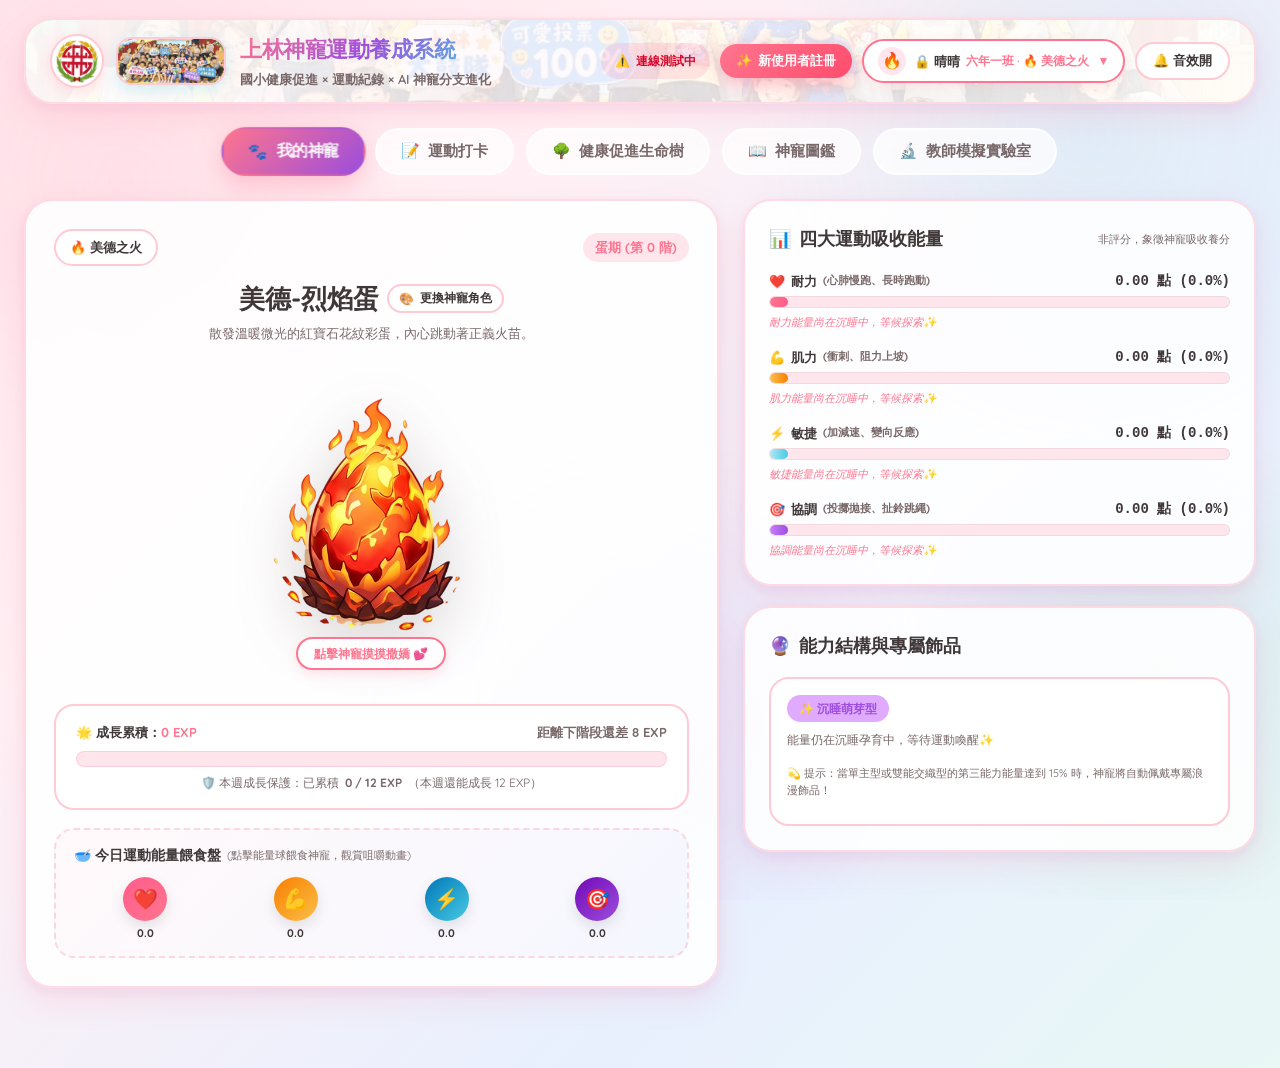
==== commit 5e0df83c: "Add files via upload" ====
--- a/index4.html
+++ b/index4.html
@@ -2197,6 +2197,227 @@
   font-size: 12px;
   color: var(--text-subtle);
   line-height: 1.4;
+}
+
+/* ==========================================================================
+   全載具自適配響應式設計 (RWD Responsive Design for Header & Global Layout)
+   完美支援：手機 (iPhone/Android 320px~480px)、平板 (iPad 600px~900px)、筆電與桌機
+   ========================================================================== */
+
+/* 1. 平板與中型螢幕 (<= 900px) */
+@media (max-width: 900px) {
+  .app-container {
+    padding: 14px 16px 70px;
+  }
+
+  .site-header {
+    flex-direction: column;
+    align-items: stretch;
+    padding: 14px 18px;
+    gap: 12px;
+  }
+
+  .brand-section {
+    width: 100%;
+    justify-content: flex-start;
+  }
+
+  .brand-school-logo {
+    width: 44px;
+    height: 44px;
+  }
+
+  .brand-group-photo-pill {
+    width: 80px;
+    height: 38px;
+  }
+
+  .brand-text-wrap h1 {
+    font-size: 19px;
+  }
+
+  .brand-subtitle {
+    font-size: 12px;
+  }
+
+  .header-actions {
+    width: 100%;
+    justify-content: flex-end;
+    gap: 8px;
+    flex-wrap: wrap;
+  }
+}
+
+/* 2. 手機螢幕 (<= 640px) */
+@media (max-width: 640px) {
+  .app-container {
+    padding: 8px 10px 60px;
+  }
+
+  .site-header {
+    padding: 12px 12px;
+    border-radius: 18px;
+    gap: 10px;
+    margin-bottom: 16px;
+  }
+
+  .brand-section {
+    gap: 8px;
+    width: 100%;
+  }
+
+  .header-brand-media {
+    gap: 6px;
+    flex-shrink: 0;
+  }
+
+  .brand-school-logo {
+    width: 38px;
+    height: 38px;
+  }
+
+  .brand-group-photo-pill {
+    width: 68px;
+    height: 34px;
+    border-radius: 12px;
+  }
+
+  .brand-text-wrap {
+    min-width: 0;
+    flex: 1;
+  }
+
+  .brand-text-wrap h1 {
+    font-size: 16px;
+    letter-spacing: -0.3px;
+    white-space: nowrap;
+    margin: 0;
+  }
+
+  .brand-subtitle {
+    font-size: 11px;
+    white-space: nowrap;
+    overflow: hidden;
+    text-overflow: ellipsis;
+    display: block;
+    max-width: 100%;
+  }
+
+  /* 操作區：智慧分層佈局 */
+  .header-actions {
+    display: flex;
+    flex-wrap: wrap;
+    gap: 6px;
+    width: 100%;
+  }
+
+  /* 第一層：使用者身分膠囊滿版延伸 */
+  #header-user-pill, .current-user-pill {
+    order: 1;
+    width: 100%;
+    box-sizing: border-box;
+    justify-content: space-between;
+    padding: 6px 12px !important;
+    font-size: 12px !important;
+  }
+
+  .current-user-pill .user-info-text {
+    flex: 1;
+    justify-content: flex-start;
+    overflow: hidden;
+    gap: 4px;
+  }
+
+  .current-user-pill .user-name-title {
+    font-size: 12px !important;
+    flex-shrink: 0;
+  }
+
+  .current-user-pill .user-egg-badge {
+    font-size: 11px !important;
+    overflow: hidden;
+    text-overflow: ellipsis;
+    white-space: nowrap;
+  }
+
+  .user-avatar-tag {
+    width: 26px !important;
+    height: 26px !important;
+    font-size: 14px !important;
+  }
+
+  /* 第二層：三顆功能按鍵平均排列 */
+  #header-cloud-badge, .cloud-sync-badge {
+    order: 2;
+    flex: 1 1 0;
+    min-width: 0;
+    padding: 6px 8px !important;
+    font-size: 11px !important;
+    justify-content: center;
+    text-align: center;
+  }
+
+  #header-register-btn, .header-register-btn {
+    order: 3;
+    flex: 1 1 0;
+    min-width: 0;
+    padding: 6px 8px !important;
+    font-size: 11px !important;
+    justify-content: center;
+    text-align: center;
+  }
+
+  #sound-toggle-btn {
+    order: 4;
+    flex: 0 0 auto;
+    min-width: 65px;
+    padding: 6px 8px !important;
+    font-size: 11px !important;
+    justify-content: center;
+    text-align: center;
+  }
+
+  /* 主分頁按鈕手機適配 */
+  .main-tabs-nav {
+    gap: 6px;
+    margin-bottom: 16px;
+  }
+
+  .tab-nav-btn {
+    padding: 7px 10px;
+    font-size: 12px;
+    border-radius: 14px;
+    gap: 3px;
+    flex: 1 1 auto;
+    min-width: 68px;
+    text-align: center;
+    justify-content: center;
+  }
+}
+
+/* 3. 極窄手機 (<= 380px, 如 iPhone SE) */
+@media (max-width: 380px) {
+  .brand-group-photo-pill {
+    display: none; /* 極小螢幕隱藏大合照按鈕，確保校名標題有完整空間 */
+  }
+
+  .brand-text-wrap h1 {
+    font-size: 15px;
+  }
+
+  .brand-subtitle {
+    display: none; /* 極小螢幕隱藏副標題，維持高度清爽 */
+  }
+
+  .cloud-sync-badge, #header-register-btn, #sound-toggle-btn {
+    font-size: 10px !important;
+    padding: 5px 6px !important;
+  }
+
+  .tab-nav-btn {
+    padding: 6px 8px;
+    font-size: 11px;
+  }
 }
 
 </style>
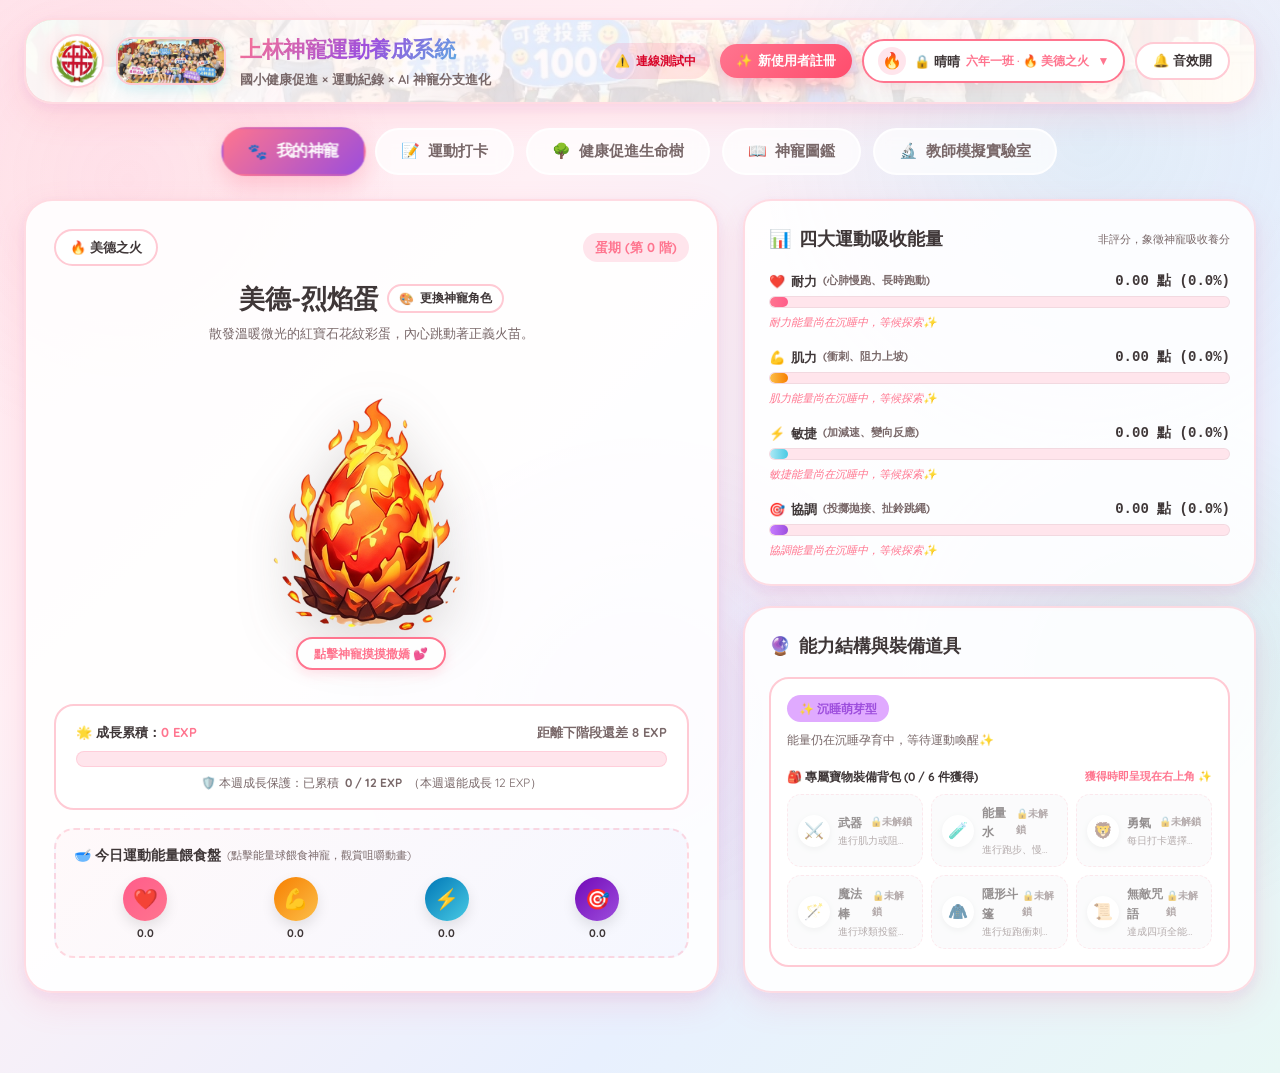
==== commit c4372d36: "Add files via upload" ====
--- a/index4.html
+++ b/index4.html
@@ -9,6 +9,7 @@
   <link rel="preconnect" href="https://fonts.gstatic.com" crossorigin>
   <link href="https://fonts.googleapis.com/css2?family=Nunito:wght@400;600;700;800;900&family=Quicksand:wght@500;600;700&display=swap" rel="stylesheet">
   <style>
+/* ===== Shanglin Pet System Stylesheet ===== */
 /* ==========================================================================
    上林神寵運動養成系統 - 浪漫粉彩與極致可愛呆萌樣式表 (style.css)
    色彩體系：
@@ -533,6 +534,174 @@
   animation: floatBounce 2s infinite ease-in-out;
 }
 
+/* 神寵展台右上角專屬寶物裝備展示列 (得到時呈現在神寵角色畫面的右上角) */
+.pet-floating-items-tray {
+  position: absolute;
+  top: 10px;
+  right: 10px;
+  z-index: 15;
+  display: flex;
+  flex-direction: row-reverse;
+  flex-wrap: wrap;
+  gap: 6px;
+  max-width: 170px;
+  pointer-events: auto;
+}
+
+.pet-equipped-badge {
+  width: 36px;
+  height: 36px;
+  border-radius: 50%;
+  background: rgba(255, 255, 255, 0.95);
+  backdrop-filter: blur(8px);
+  border: 2px solid #FFCAD4;
+  box-shadow: 0 4px 12px rgba(255, 117, 143, 0.28);
+  display: flex;
+  align-items: center;
+  justify-content: center;
+  font-size: 18px;
+  cursor: pointer;
+  transition: all 0.3s cubic-bezier(0.34, 1.56, 0.64, 1);
+  position: relative;
+  animation: itemBadgePop 0.5s ease-out;
+}
+
+.pet-equipped-badge:hover {
+  transform: scale(1.22) rotate(8deg);
+  border-color: #FF758F;
+  box-shadow: 0 6px 18px rgba(255, 117, 143, 0.45);
+}
+
+.pet-equipped-badge.pop-anim {
+  animation: itemBounceClick 0.5s ease-in-out;
+}
+
+@keyframes itemBadgePop {
+  0% { transform: scale(0) rotate(-45deg); opacity: 0; }
+  70% { transform: scale(1.25) rotate(10deg); opacity: 1; }
+  100% { transform: scale(1) rotate(0deg); opacity: 1; }
+}
+
+@keyframes itemBounceClick {
+  0%, 100% { transform: scale(1); }
+  40% { transform: scale(1.35) rotate(-10deg); }
+  75% { transform: scale(1.15) rotate(6deg); }
+}
+
+.item-tooltip-bubble {
+  position: absolute;
+  bottom: -28px;
+  right: 50%;
+  transform: translateX(50%) translateY(4px);
+  white-space: nowrap;
+  background: rgba(74, 62, 61, 0.92);
+  color: #FFF;
+  font-size: 11px;
+  font-weight: 700;
+  padding: 3px 8px;
+  border-radius: 8px;
+  pointer-events: none;
+  opacity: 0;
+  transition: all 0.2s ease;
+  z-index: 25;
+}
+
+.pet-equipped-badge:hover .item-tooltip-bubble {
+  opacity: 1;
+  transform: translateX(50%) translateY(0);
+}
+
+/* 能力結構卡片內寶物裝備道具網格 */
+.magic-items-grid {
+  display: grid;
+  grid-template-columns: repeat(auto-fill, minmax(130px, 1fr));
+  gap: 8px;
+  margin-top: 6px;
+}
+
+.magic-item-slot {
+  display: flex;
+  align-items: center;
+  gap: 8px;
+  padding: 8px 10px;
+  border-radius: 14px;
+  background: #FFF;
+  border: 1.5px solid var(--card-border);
+  cursor: pointer;
+  transition: all 0.25s ease;
+}
+
+.magic-item-slot.is-unlocked {
+  border-color: #FF758F;
+  background: linear-gradient(135deg, #FFF9FA 0%, #FFF0F3 100%);
+  box-shadow: 0 4px 10px rgba(255, 117, 143, 0.15);
+}
+
+.magic-item-slot.is-unlocked:hover {
+  transform: translateY(-2px);
+  box-shadow: 0 6px 14px rgba(255, 117, 143, 0.25);
+}
+
+.magic-item-slot.is-locked {
+  opacity: 0.55;
+  background: #F8F9FA;
+  border-style: dashed;
+}
+
+.magic-item-slot.is-locked:hover {
+  opacity: 0.85;
+}
+
+.magic-item-icon-box {
+  width: 32px;
+  height: 32px;
+  border-radius: 50%;
+  background: #FFF;
+  display: flex;
+  align-items: center;
+  justify-content: center;
+  font-size: 16px;
+  box-shadow: 0 2px 6px rgba(0, 0, 0, 0.08);
+  flex-shrink: 0;
+}
+
+.magic-item-slot.is-unlocked .magic-item-icon-box {
+  background: linear-gradient(135deg, #FFE5EC 0%, #FFCAD4 100%);
+}
+
+.magic-item-info {
+  flex: 1;
+  min-width: 0;
+}
+
+.magic-item-name {
+  font-size: 12px;
+  font-weight: 700;
+  color: var(--text-dark);
+  display: flex;
+  align-items: center;
+  justify-content: space-between;
+}
+
+.magic-item-status {
+  font-size: 10px;
+  color: #52B788;
+  font-weight: 600;
+}
+
+.magic-item-slot.is-locked .magic-item-status {
+  color: var(--text-subtle);
+}
+
+.magic-item-condition {
+  font-size: 10px;
+  color: var(--text-subtle);
+  overflow: hidden;
+  text-overflow: ellipsis;
+  white-space: nowrap;
+  margin-top: 1px;
+}
+
 /* 摸摸愛心粒子與飄字特效 */
 .love-text-bubble {
   position: absolute;
@@ -2430,7 +2599,7 @@
          ==================================================================== -->
     <header class="site-header">
       <!-- 滿版背景團體照 (調淡透明度，不影響其他按鍵清晰度) -->
-      <div class="header-bg-photo" style="background-image: url('assets/images/group_photo.jpg');"></div>
+      <div class="header-bg-photo" style="background-image: url('group_photo.jpg'), url('assets/images/group_photo.jpg');"></div>
       <div class="header-bg-overlay"></div>
 
       <div class="brand-section">
@@ -2448,12 +2617,13 @@
       </div>
 
       <div class="header-actions">
-                <!-- 雲端試算表連線狀態膠囊 -->
+        <!-- 雲端試算表連線狀態膠囊 -->
         <div class="cloud-sync-badge" id="header-cloud-badge" title="Google 試算表雲端同步狀態 (點擊可檢視或設定)">
           <span id="cloud-badge-icon">☁️</span>
           <span id="cloud-badge-text">本機模式</span>
         </div>
-<!-- 新使用者註冊欄位按鈕 -->
+
+        <!-- 新使用者註冊欄位按鈕 -->
         <button class="cute-btn cute-btn-primary" id="header-register-btn" title="新同學或新老師？點擊快速註冊新帳號！">
           <span>✨</span> 新使用者註冊
         </button>
@@ -2522,6 +2692,8 @@
 
           <!-- 神寵互動立繪區 (點擊摸摸撒嬌) -->
           <div class="pet-canvas-container" id="pet-interactive-container" title="點擊摸摸我~ 會發出呼嚕聲與愛心喔！">
+            <!-- 獲得道具呈現在神寵角色畫面右上角 -->
+            <div class="pet-floating-items-tray" id="pet-floating-items-tray"></div>
             <div id="pet-display-wrapper" style="width: 100%; height: 100%;"></div>
             <div class="pet-touch-hint">點擊神寵摸摸撒嬌 💕</div>
           </div>
@@ -2642,7 +2814,7 @@
           <!-- 能力結構判定與浪漫飾品 -->
           <div class="marshmallow-card">
             <div class="card-title-row">
-              <h3><span>🔮</span> 能力結構與專屬飾品</h3>
+              <h3><span>🔮</span> 能力結構與裝備道具</h3>
             </div>
 
             <div class="structure-badge-box">
@@ -3265,7 +3437,7 @@
             </div>
           </div>
           <div style="font-size: 11px; color: var(--text-subtle); margin-top: 4px;">
-            💡 提示：儲存後系統將自動重新判定能力結構、主要能力與專屬浪漫飾品！
+            💡 提示：儲存後系統將自動重新判定能力結構、主要能力與專屬裝備道具！
           </div>
         </div>
 
@@ -3408,6 +3580,8 @@
 
   <!-- 核心腳本載入 -->
   <script>
+/* ===== Shanglin Pet System Bundled JS ===== */
+/* ===== config.js ===== */
 /**
  * 上林神寵運動養成系統 - 核心配置與資料庫 (config.js)
  * 100% 嚴格對照官方 PDF 核心遊戲規則、神寵分支進化圖鑑與生命樹規範
@@ -3768,37 +3942,72 @@
     }
   },
 
-  // 浪漫專屬飾品定義 (PDF 第四頁: 當第 3 能力 >= 15% 時自動佩戴)
-  ROMANTIC_ACCESSORIES: {
-    endurance: {
-      id: 'heart_aura',
-      name: '心動光環',
-      ability: 'endurance',
-      icon: '💖',
-      desc: '粉彩愛心在頭頂溫柔旋轉，散發暖洋洋的安心微光'
+  // 專屬裝備與寶物道具 (武器、能量水、勇氣、魔法棒、隱形斗篷、無敵咒語)
+  MAGIC_ITEMS: {
+    weapon: {
+      id: 'weapon',
+      name: '武器',
+      fullName: '傳奇神武',
+      icon: '⚔️',
+      color: '#F77F00',
+      badgeColor: 'linear-gradient(135deg, #F77F00 0%, #FFB703 100%)',
+      desc: '充滿爆發力與肌力象徵！衝鋒陷陣無所畏懼！',
+      unlockTip: '進行肌力或阻力爆發運動獲得 💪'
     },
-    coordination: {
-      id: 'star_note',
-      name: '星願音符',
-      ability: 'coordination',
-      icon: '🎵',
-      desc: '琉璃色高音符在身旁輕巧躍動，每走一步都響起銀鈴音律'
+    energy_water: {
+      id: 'energy_water',
+      name: '能量水',
+      fullName: '活力能量水',
+      icon: '🧪',
+      color: '#FF5C8A',
+      badgeColor: 'linear-gradient(135deg, #FF758F 0%, #FFCAD4 100%)',
+      desc: '源源不絕的生命活力！耐力與心肺持久不衰！',
+      unlockTip: '進行跑步、慢跑或持續耐力運動獲得 ❤️'
     },
-    agility: {
-      id: 'feather_ribbon',
-      name: '飛羽緞帶',
-      ability: 'agility',
-      icon: '🎀',
-      desc: '輕盈透亮的櫻粉緞帶隨風飄逸，身形更加敏捷如燕'
+    courage: {
+      id: 'courage',
+      name: '勇氣',
+      fullName: '勇氣之心',
+      icon: '🦁',
+      color: '#E63946',
+      badgeColor: 'linear-gradient(135deg, #E63946 0%, #FF9E00 100%)',
+      desc: '勇敢挑戰自我、突破極限的運動家精神！',
+      unlockTip: '每日打卡選擇個人挑戰或堅持累積獲得 🌟'
     },
-    strength: {
-      id: 'brave_cloak',
-      name: '小勇士披風',
-      ability: 'strength',
-      icon: '🦸‍♂️',
-      desc: '繡著金色小星星的可愛小斗篷，充滿了滿滿的勇氣與力量'
+    magic_wand: {
+      id: 'magic_wand',
+      name: '魔法棒',
+      fullName: '星光魔法棒',
+      icon: '🪄',
+      color: '#9D4EDD',
+      badgeColor: 'linear-gradient(135deg, #9D4EDD 0%, #C77DFF 100%)',
+      desc: '精準掌控節奏與身體，揮灑手眼協調奇蹟！',
+      unlockTip: '進行球類投籃、拋接或跳繩協調運動獲得 🎯'
+    },
+    invisibility_cloak: {
+      id: 'invisibility_cloak',
+      name: '隱形斗篷',
+      fullName: '疾風隱形斗篷',
+      icon: '🧥',
+      color: '#48CAE4',
+      badgeColor: 'linear-gradient(135deg, #48CAE4 0%, #90E0EF 100%)',
+      desc: '疾如閃電、靈動變向，在運動場上穿梭無形！',
+      unlockTip: '進行短跑衝刺、比賽或敏捷變向運動獲得 ⚡'
+    },
+    invincible_spell: {
+      id: 'invincible_spell',
+      name: '無敵咒語',
+      fullName: '無敵聖光咒語',
+      icon: '📜',
+      color: '#52B788',
+      badgeColor: 'linear-gradient(135deg, #52B788 0%, #74C69D 100%)',
+      desc: '四大運動能量均衡共鳴，神寵至高無敵聖光！',
+      unlockTip: '達成四項全能均衡、神寵進化或週目標解鎖 ✨'
     }
   },
+
+  // 浪漫專屬飾品定義 (已停用自動佩戴，保留相容性)
+  ROMANTIC_ACCESSORIES: {},
 
   // 健康促進生命樹 5 階段 (個人每週目標基準)
   TREE_STAGES: [
@@ -3889,6 +4098,8 @@
   window.CONFIG = CONFIG;
 }
 
+
+/* ===== algorithm.js ===== */
 /**
  * 上林神寵運動養成系統 - 核心演算法 (algorithm.js)
  * 100% 嚴格落實 PDF 官方遊戲規則：
@@ -4227,11 +4438,36 @@
       desc = `「${list[0].name}」與「${list[1].name}」雙峰並峙，相輔相成！`;
     }
 
-    // 飾品判定：單主/雙能力型若第三能力 >= 15%，增加專屬浪漫飾品
-    let accessory = null;
-    if ((structureType === 'specialist' || structureType === 'dual') && p3rd >= 0.150000) {
-      const thirdAbilityId = list[2].id;
-      accessory = CONFIG.ROMANTIC_ACCESSORIES[thirdAbilityId] || null;
+    // 專屬裝備與寶物道具判定 (武器、能量水、勇氣、魔法棒、隱形斗篷、無敵咒語)
+    // 依據學童實際運動鍛鍊累積之能力能量動態解鎖
+    const obtainedItems = [];
+    const totalScore = end + str + agi + coo;
+
+    if (typeof CONFIG !== 'undefined' && CONFIG.MAGIC_ITEMS) {
+      // 1. 武器：肌力能量 > 0 或肌力鍛鍊達標
+      if (str > 0 || (totalScore > 0 && (str / totalScore) >= 0.12)) {
+        obtainedItems.push(CONFIG.MAGIC_ITEMS.weapon);
+      }
+      // 2. 能量水：耐力心肺 > 0 或耐力持久達標
+      if (end > 0 || (totalScore > 0 && (end / totalScore) >= 0.12)) {
+        obtainedItems.push(CONFIG.MAGIC_ITEMS.energy_water);
+      }
+      // 3. 勇氣：勇敢開始運動、有打卡或堅持累積
+      if (totalScore > 0) {
+        obtainedItems.push(CONFIG.MAGIC_ITEMS.courage);
+      }
+      // 4. 魔法棒：手眼協調、節奏控制達標
+      if (coo > 0 || (totalScore > 0 && (coo / totalScore) >= 0.12)) {
+        obtainedItems.push(CONFIG.MAGIC_ITEMS.magic_wand);
+      }
+      // 5. 隱形斗篷：敏捷極速、身手靈動達標
+      if (agi > 0 || (totalScore > 0 && (agi / totalScore) >= 0.12)) {
+        obtainedItems.push(CONFIG.MAGIC_ITEMS.invisibility_cloak);
+      }
+      // 6. 無敵咒語：四項均衡、三能共振或四項全面活化
+      if (structureType === 'balanced' || structureType === 'tri_resonance' || (end > 0 && str > 0 && agi > 0 && coo > 0)) {
+        obtainedItems.push(CONFIG.MAGIC_ITEMS.invincible_spell);
+      }
     }
 
     return {
@@ -4248,7 +4484,8 @@
       structureType,
       structureName,
       desc,
-      accessory
+      accessory: null, // 停用自動配戴專屬浪漫飾品
+      obtainedItems
     };
   },
 
@@ -4440,6 +4677,8 @@
   window.ShanglinAlgorithm = ShanglinAlgorithm;
 }
 
+
+/* ===== audio.js ===== */
 /**
  * 上林神寵運動養成系統 - Web Audio API 即時音效引擎 (audio.js)
  * 無需外部音訊檔案，全純程式合成：
@@ -4888,6 +5127,37 @@
     osc.start(now);
     osc.stop(now + 0.1);
   }
+
+  /**
+   * 6. 寶物裝備獲得與點擊音效 (Magic Item Sparkle)
+   */
+  playMagicItemSound() {
+    if (!this.enabled) return;
+    this.ensureContext();
+    if (!this.ctx) return;
+
+    const now = this.ctx.currentTime;
+    // C6, E6, G6, B6, C7, E7 (仙境星光豎琴升序琶音)
+    const freqs = [1046.50, 1318.51, 1567.98, 1975.53, 2093.00, 2637.02];
+    freqs.forEach((freq, i) => {
+      const osc = this.ctx.createOscillator();
+      const gain = this.ctx.createGain();
+      const noteTime = now + i * 0.045;
+
+      osc.type = 'triangle';
+      osc.frequency.setValueAtTime(freq, noteTime);
+
+      gain.gain.setValueAtTime(0.001, noteTime);
+      gain.gain.linearRampToValueAtTime(0.12, noteTime + 0.015);
+      gain.gain.exponentialRampToValueAtTime(0.0008, noteTime + 0.45);
+
+      osc.connect(gain);
+      gain.connect(this.ctx.destination);
+
+      osc.start(noteTime);
+      osc.stop(noteTime + 0.5);
+    });
+  }
 }
 
 // 實例化全域音效控制器
@@ -4897,6 +5167,8 @@
   soundEngine = window.soundEngine;
 }
 
+
+/* ===== pet-renderer.js ===== */
 /**
  * 上林神寵運動養成系統 - 呆萌神寵 SVG 渲染器 (pet-renderer.js)
  * 渲染五大蛋系與 35 種神寵外觀，支援：
@@ -4987,16 +5259,10 @@
         <!-- 影子 -->
         <ellipse cx="160" cy="275" rx="70" ry="16" fill="rgba(74, 62, 61, 0.15)" class="pet-ground-shadow" />
 
-        <!-- 飾品底層 (如飛羽緞帶、斗篷) -->
-        ${accessory && (accessory.id === 'brave_cloak' || accessory.id === 'feather_ribbon') ? accessorySvg : ''}
-
-        <!-- 神寵本體 -->
+        <!-- 神寵本體 (無多餘飾品干擾，純淨立體) -->
         <g class="pet-body-group" filter="url(#soft-shadow)">
           ${bodySvg}
         </g>
-
-        <!-- 飾品上層 (如心動光環、星願音符) -->
-        ${accessory && (accessory.id === 'heart_aura' || accessory.id === 'star_note') ? accessorySvg : ''}
       </svg>
     `;
   }
@@ -5536,8 +5802,7 @@
     const imgSrc = customImg || defaultImagePath;
 
     // SVG 備份繪製
-    const svgFallback = this.generatePetSvg(elementId, stage, branch, expression, accessory);
-    const accessorySvg = this.drawAccessory(accessory);
+    const svgFallback = this.generatePetSvg(elementId, stage, branch, expression, null);
 
     return `
       <div class="pet-figure-wrapper expr-${expression}" style="position: relative; width: 100%; height: 100%; display: flex; align-items: center; justify-content: center;">
@@ -5554,15 +5819,6 @@
         <div class="pet-svg-fallback-box" style="${customImg ? 'display: none;' : 'display: block;'} width: 100%; height: 100%;">
           ${svgFallback}
         </div>
-
-        <!-- 飾品疊加層 (若有圖片且配戴飾品時浮現) -->
-        ${accessory ? `
-          <div class="pet-accessory-overlay" style="position: absolute; top: 0; left: 0; width: 100%; height: 100%; pointer-events: none;">
-            <svg viewBox="0 0 320 320" width="100%" height="100%" xmlns="http://www.w3.org/2000/svg">
-              ${accessorySvg}
-            </svg>
-          </div>
-        ` : ''}
       </div>
     `;
   }
@@ -5648,6 +5904,8 @@
   petRenderer = window.petRenderer;
 }
 
+
+/* ===== tree-renderer.js ===== */
 /**
  * 上林神寵運動養成系統 - 健康促進生命樹 SVG 渲染器 (tree-renderer.js)
  * 完全依據 PDF-TREE 規範繪製五大生長階段：
@@ -5959,6 +6217,8 @@
   treeRenderer = window.treeRenderer;
 }
 
+
+/* ===== storage.js ===== */
 /**
  * 上林神寵運動養成系統 - 資料儲存與多使用者管理 (storage.js)
  * 支援：
@@ -6773,6 +7033,8 @@
   storageManager = window.storageManager;
 }
 
+
+/* ===== app.js ===== */
 /**
  * 上林神寵運動養成系統 - 應用程式主控制器 (app.js)
  * 100% 串接演算法、渲染器、音效與儲存引擎
@@ -7084,7 +7346,7 @@
       }
     });
 
-    // 能力結構判定與浪漫飾品
+    // 能力結構判定與專屬裝備道具
     const structTag = document.getElementById('structure-type-tag');
     const structDesc = document.getElementById('structure-desc-text');
     const accessoryBox = document.getElementById('accessory-display-container');
@@ -7092,26 +7354,59 @@
     if (structTag) structTag.textContent = `✨ ${structure.structureName}`;
     if (structDesc) structDesc.textContent = structure.desc;
 
+    // 1. 神寵展台右上角專屬裝備道具展示托盤 (得到時呈現在神寵角色畫面右上角)
+    const floatingTray = document.getElementById('pet-floating-items-tray');
+    const obtainedItems = structure.obtainedItems || [];
+    if (floatingTray) {
+      if (obtainedItems.length > 0) {
+        floatingTray.innerHTML = obtainedItems.map(item => `
+          <div class="pet-equipped-badge" 
+               title="【${item.icon} ${item.name}】${item.fullName}：${item.desc}"
+               onclick="if(window.soundEngine) window.soundEngine.playMagicItemSound(); this.classList.add('pop-anim'); setTimeout(()=>this.classList.remove('pop-anim'), 600);">
+            <span>${item.icon}</span>
+            <div class="item-tooltip-bubble">${item.icon} ${item.name}</div>
+          </div>
+        `).join('');
+        floatingTray.style.display = 'flex';
+      } else {
+        floatingTray.innerHTML = '';
+        floatingTray.style.display = 'none';
+      }
+    }
+
+    // 2. 能力結構卡片內專屬裝備道具總覽庫
     if (accessoryBox) {
-      if (structure.accessory) {
-        accessoryBox.innerHTML = `
-          <div class="accessory-display-tag">
-            <span class="accessory-icon">${structure.accessory.icon}</span>
-            <div>
-              <div class="accessory-name">佩戴飾品：${structure.accessory.name}</div>
-              <div class="accessory-desc">${structure.accessory.desc} (第三能力 ≥ 15% 觸發)</div>
-            </div>
+      const allItems = CONFIG.MAGIC_ITEMS || {};
+      const itemKeys = Object.keys(allItems);
+
+      accessoryBox.innerHTML = `
+        <div style="margin-top: 10px;">
+          <div style="font-size: 12px; font-weight: 700; color: var(--text-dark); margin-bottom: 8px; display: flex; align-items: center; justify-content: space-between;">
+            <span>🎒 專屬寶物裝備背包 (${obtainedItems.length} / ${itemKeys.length} 件獲得)</span>
+            <span style="font-size: 11px; color: var(--sakura-pink);">獲得時即呈現在右上角 ✨</span>
           </div>
-        `;
-        accessoryBox.style.display = 'block';
-      } else {
-        accessoryBox.innerHTML = `
-          <div style="font-size: 11px; color: var(--text-subtle); padding: 8px 0;">
-            💫 提示：當單主型或雙能交織型的第三能力能量達到 15% 時，神寵將自動佩戴專屬浪漫飾品！
+          <div class="magic-items-grid">
+            ${itemKeys.map(key => {
+              const item = allItems[key];
+              const isUnlocked = obtainedItems.some(o => o.id === item.id);
+              return `
+                <div class="magic-item-slot ${isUnlocked ? 'is-unlocked' : 'is-locked'}" 
+                     title="${item.name}：${item.desc} (${item.unlockTip})"
+                     onclick="if(window.soundEngine) window.soundEngine.playMagicItemSound();">
+                  <div class="magic-item-icon-box">
+                    <span>${item.icon}</span>
+                  </div>
+                  <div class="magic-item-info">
+                    <div class="magic-item-name">${item.name} <span class="magic-item-status">${isUnlocked ? '✨已獲得' : '🔒未解鎖'}</span></div>
+                    <div class="magic-item-condition">${isUnlocked ? item.fullName : item.unlockTip}</div>
+                  </div>
+                </div>
+              `;
+            }).join('')}
           </div>
-        `;
-        accessoryBox.style.display = 'block';
-      }
+        </div>
+      `;
+      accessoryBox.style.display = 'block';
     }
 
     // 餵食盤球球數值
